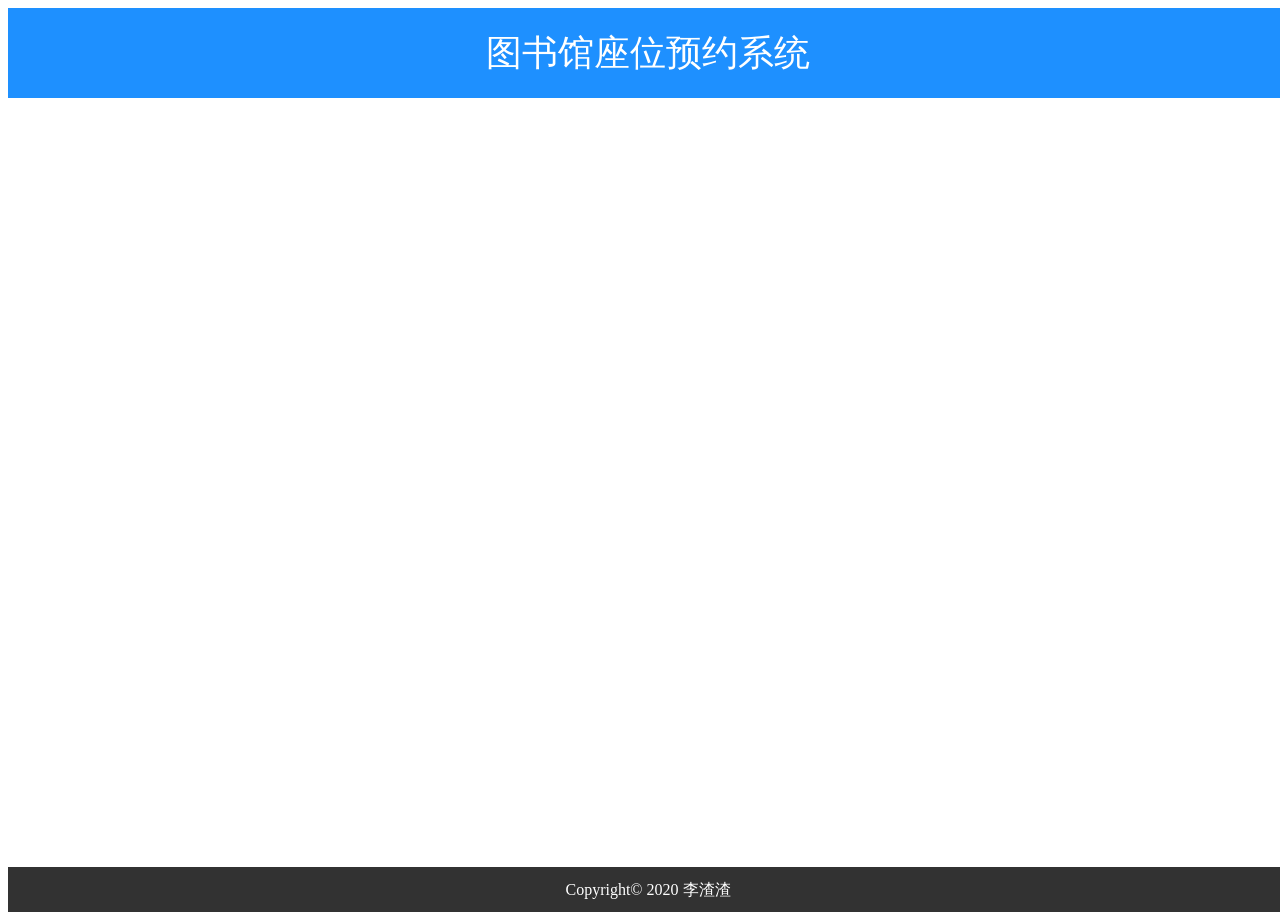
==== index.html @ b92afd83 "Update index.html" ====
<!DOCTYPE html>
<html lang="zh-CN">
<head>
    <meta charset="UTF-8">
    <title>图书馆预约系统</title>
    <link rel="stylesheet" type="text/css" href="index.css">
</head>
<body>
<div>
    <div class="top">
        图书馆座位预约系统
    </div>
    <div class="center">
        <iframe id="frame" name="frame" src="https://210.44.64.139/seat/">

        </iframe>
    </div>
    <div class="foot">
        Copyright© 2020 李渣渣
    </div>
</div>
</body>
</html>
---- index.css ----
.top{
    width: 100vw;
    height: 10vh;
    margin-left: auto;
    margin-right: auto;
    font-size: 36px;
    line-height: 10vh;
    text-align: center;
    background-color: dodgerblue;
    color: white;
}
.center{
    width: 95vw;
    margin-left: auto;
    margin-right: auto;
    text-align: center;
}
.center iframe{
    border: 0;
    width: 95vw;
    height: 85vh;
}
.foot{
    width: 100vw;
    height: 5vh;
    color: #ffffff;
    line-height: 5vh;
    background-color: #323232;
    text-align: center;
}
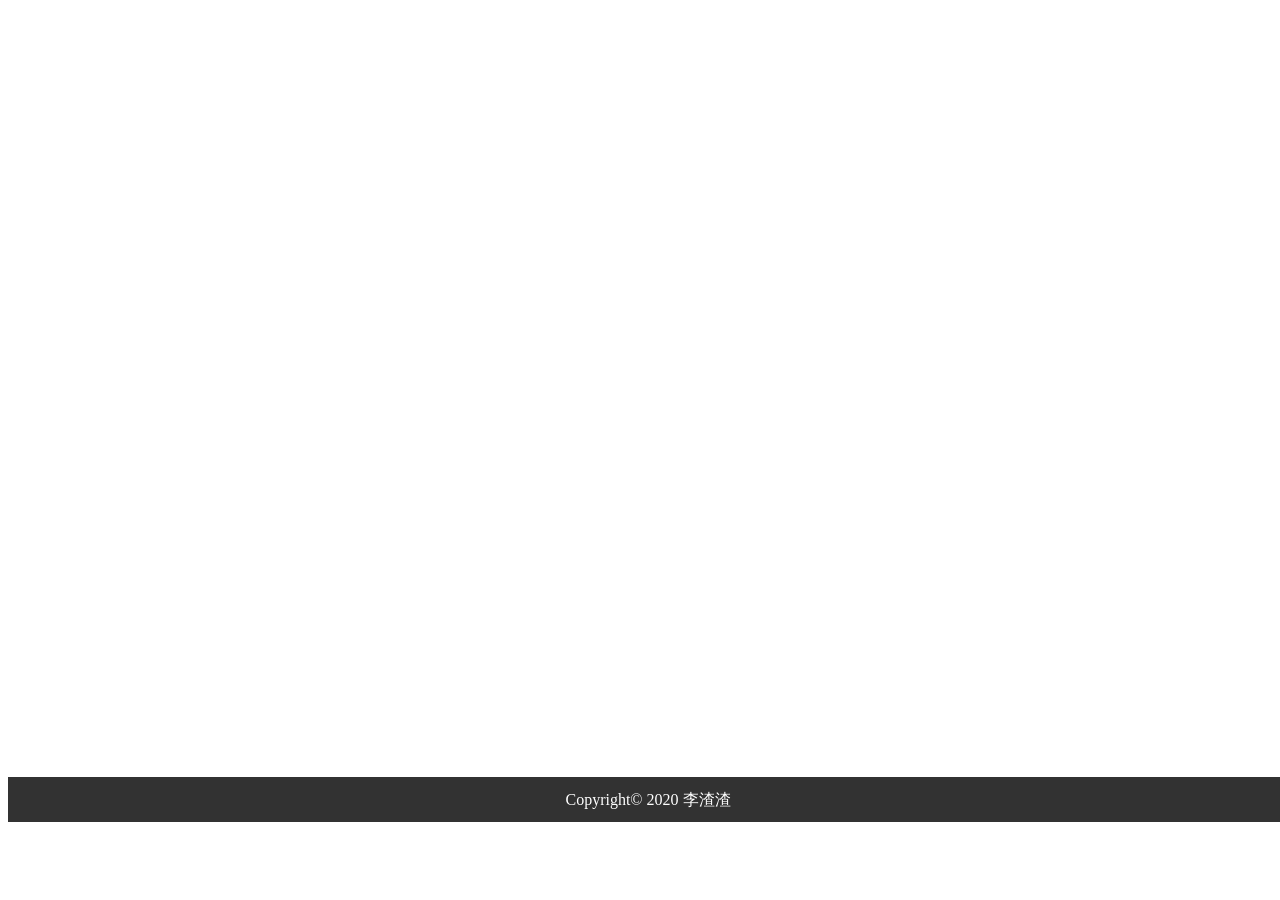
==== commit 26dba416: "Update index.html" ====
--- a/index.html
+++ b/index.html
@@ -7,11 +7,8 @@
 </head>
 <body>
 <div>
-    <div class="top">
-        图书馆座位预约系统
-    </div>
     <div class="center">
-        <iframe id="frame" name="frame" src="https://210.44.64.139/seat/">
+        <iframe id="frame" name="frame" src="http://210.44.64.139/seat">
 
         </iframe>
     </div>
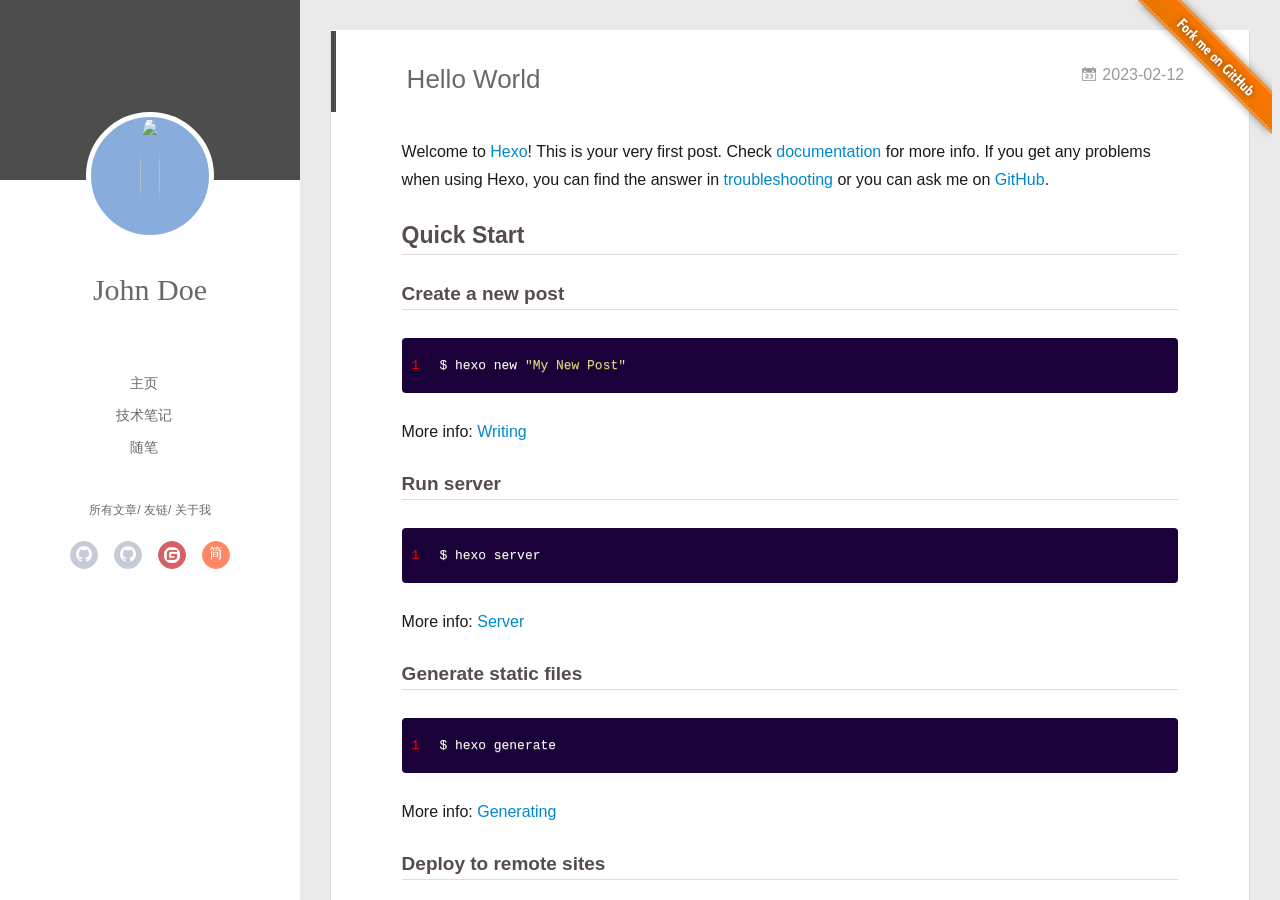
==== commit 64ed434e: "Site updated: 2023-02-13 00:16:01" ====
--- a/index.html
+++ b/index.html
@@ -1,20 +1,632 @@
-<!DOCTYPE html>
-<html lang="zh-CN">
-<head>
-    <meta charset="UTF-8">
-    <title>图书馆预约系统</title>
-    <link rel="stylesheet" type="text/css" href="index.css">
-</head>
-<body>
-<div>
-    <div class="center">
-        <iframe id="frame" name="frame" src="http://210.44.64.139/seat">
-
-        </iframe>
-    </div>
-    <div class="foot">
-        Copyright© 2020 李渣渣
-    </div>
-</div>
-</body>
-</html>
+<!DOCTYPE html>
+<html>
+<head>
+  <meta charset="utf-8">
+  
+  <meta name="renderer" content="webkit">
+  <meta http-equiv="X-UA-Compatible" content="IE=edge" >
+  <link rel="dns-prefetch" href="http://example.com">
+  <title>Hexo</title>
+  <meta name="generator" content="hexo-theme-yilia-plus">
+  <meta name="viewport" content="width=device-width, initial-scale=1, maximum-scale=1">
+  
+    
+    <!-- <meta name="keywords" content="">
+    <meta name="description" content=""> -->
+  
+  <meta property="og:type" content="website">
+<meta property="og:title" content="Hexo">
+<meta property="og:url" content="http://example.com/index.html">
+<meta property="og:site_name" content="Hexo">
+<meta property="og:locale" content="en_US">
+<meta property="article:author" content="John Doe">
+<meta name="twitter:card" content="summary">
+  
+    <link rel="alternative" href="/atom.xml" title="Hexo" type="application/atom+xml">
+  
+  
+    <link rel="icon" href="/favicon.ico">
+  
+  
+    <link rel="apple-touch-icon" href="/apple-touch-icon-180x180.png">
+  
+  <link rel="stylesheet" type="text/css" href="/./main.a5fda8.css">
+  <style type="text/css">
+    
+    #container.show {
+      background: linear-gradient(200deg,#a0cfe4,#e8c37e);
+    }
+  </style>
+  
+
+  
+
+  
+    
+ 	  <script src="/lib/clickLove.js"></script>
+  
+  
+
+
+  
+
+</head>
+
+<body>
+  <div id="container" q-class="show:isCtnShow">
+    <canvas id="anm-canvas" class="anm-canvas"></canvas>
+    <div class="left-col" q-class="show:isShow">
+      
+
+
+<div class="overlay" style="background: #4d4d4d;"></div>
+<div class="intrude-less">
+	<header id="header" class="inner">
+		<a href="/" class="profilepic">
+			<img src="/img/head.jpg" class="js-avatar">
+		</a>
+		<hgroup>
+			<h1 class="header-author"><a href="/">John Doe</a></h1>
+		</hgroup>
+		
+
+		<nav class="header-menu">
+			<ul>
+			
+				<li><a href="/" target="_blank">主页</a></li>
+			
+				<li><a href="https://zhousiwei.gitee.io/ibooks/" target="_blank">技术笔记</a></li>
+			
+				<li><a href="/tags/%E9%9A%8F%E7%AC%94/" target="_blank">随笔</a></li>
+			
+			</ul>
+		</nav>
+		<nav class="header-smart-menu">
+			
+				
+					<a q-on="click: openSlider(e, 'innerArchive')" href="javascript:void(0)">所有文章</a>
+				
+			
+				
+					<a q-on="click: openSlider(e, 'friends')" href="javascript:void(0)">友链</a>
+				
+			
+				
+					<a q-on="click: openSlider(e, 'aboutme')" href="javascript:void(0)">关于我</a>
+				
+			
+		</nav>
+		<nav class="header-nav">
+			<div class="social">
+				
+					
+						<a class="github" href="#" 
+												title="GitHub" target="_blank"><i class="icon-github"></i></a>
+					
+				
+					
+						<a class="github" href="#" 
+												title="GitHub" target="_blank"><i class="icon-github"></i></a>
+					
+				
+					
+						<a class="gitee" href="#" 
+												title="gitee" target="_blank"><i class="icon-gitee"></i></a>
+					
+				
+					
+						<a class="jianshu" href="#" 
+												title="jianshu" target="_blank"><i class="icon-jianshu"></i></a>
+					
+				
+			</div>
+		
+		</nav>
+	</header>		
+</div>
+
+    </div>
+    <div class="mid-col" q-class="show:isShow,hide:isShow|isFalse">
+      
+      
+      <a class="forkMe" style="position:absolute;z-index:999;top:0;right:0.5em;" 
+        href="https://github.com/JoeyBling/hexo-theme-yilia-plus" target="_blank">
+        <img src="/img/forkme.png"
+          class="attachment-full size-full" alt="Fork me on GitHub" data-recalc-dims="1"></a>
+      
+      
+<nav id="mobile-nav">
+  	<div class="overlay js-overlay" style="background: #4d4d4d"></div>
+	<div class="btnctn js-mobile-btnctn">
+  		<div class="slider-trigger list" q-on="click: openSlider(e)"><i class="icon icon-sort"></i></div>
+	</div>
+	<div class="intrude-less">
+		<header id="header" class="inner">
+			<div class="profilepic">
+				<a href="/">
+					<img src="/img/head.jpg" class="js-avatar">
+				</a>
+			</div>
+			<hgroup>
+			  <h1 class="header-author js-header-author">John Doe</h1>
+			</hgroup>
+			
+			
+			
+				
+			
+				
+			
+				
+			
+			
+			
+			<nav class="header-nav">
+				<div class="social">
+					
+						
+						<a class="github" target="_blank" 
+							href="#" title="GitHub"><i class="icon-github"></i></a>
+						
+					
+						
+						<a class="github" target="_blank" 
+							href="#" title="GitHub"><i class="icon-github"></i></a>
+						
+					
+						
+						<a class="gitee" target="_blank" 
+							href="#" title="gitee"><i class="icon-gitee"></i></a>
+						
+					
+						
+						<a class="jianshu" target="_blank" 
+							href="#" title="jianshu"><i class="icon-jianshu"></i></a>
+						
+					
+				</div>
+			</nav>
+
+			<nav class="header-menu js-header-menu">
+				<ul style="width: 70%">
+				
+				
+					<li style="width: 33.333333333333336%"><a href="/">主页</a></li>
+		        
+					<li style="width: 33.333333333333336%"><a target="_blank" rel="noopener" href="https://zhousiwei.gitee.io/ibooks/">技术笔记</a></li>
+		        
+					<li style="width: 33.333333333333336%"><a href="/tags/%E9%9A%8F%E7%AC%94/">随笔</a></li>
+		        
+				</ul>
+			</nav>
+		</header>				
+	</div>
+	<div class="mobile-mask" style="display:none" q-show="isShow"></div>
+</nav>
+
+      <div id="wrapper" class="body-wrap">
+        <div class="menu-l">
+          <div class="canvas-wrap">
+            <canvas data-colors="#eaeaea" data-sectionHeight="100" data-contentId="js-content" id="myCanvas1"
+              class="anm-canvas"></canvas>
+          </div>
+          <div id="js-content" class="content-ll">
+            
+
+  
+    <article id="post-hello-world" class="article article-type-post  article-index" itemscope itemprop="blogPost">
+  <div class="article-inner">
+    
+      <header class="article-header">
+  
+  
+    <h1 itemprop="name">
+	
+	  <a class="article-title" href="/2023/02/12/hello-world/" target="_blank">Hello World</a>
+  
+    </h1>
+  
+
+
+  
+  
+<a href="/2023/02/12/hello-world/" class="archive-article-date">
+        <time datetime="2023-02-12T15:55:00.319Z" itemprop="datePublished"><i class="icon-calendar icon"></i>2023-02-12</time>
+</a>
+
+  
+  
+    
+
+  
+  </header>
+  
+  <div class="article-entry" itemprop="articleBody">
+    
+    <p>Welcome to <a target="_blank" rel="noopener" href="https://hexo.io/">Hexo</a>! This is your very first post. Check <a target="_blank" rel="noopener" href="https://hexo.io/docs/">documentation</a> for more info. If you get any problems when using Hexo, you can find the answer in <a target="_blank" rel="noopener" href="https://hexo.io/docs/troubleshooting.html">troubleshooting</a> or you can ask me on <a target="_blank" rel="noopener" href="https://github.com/hexojs/hexo/issues">GitHub</a>.</p>
+<h2 id="Quick-Start"><a href="#Quick-Start" class="headerlink" title="Quick Start"></a>Quick Start</h2><h3 id="Create-a-new-post"><a href="#Create-a-new-post" class="headerlink" title="Create a new post"></a>Create a new post</h3><figure class="highlight bash"><table><tr><td class="gutter"><pre><span class="line">1</span><br></pre></td><td class="code"><pre><span class="line">$ hexo new <span class="string">&quot;My New Post&quot;</span></span><br></pre></td></tr></table></figure>
+
+<p>More info: <a target="_blank" rel="noopener" href="https://hexo.io/docs/writing.html">Writing</a></p>
+<h3 id="Run-server"><a href="#Run-server" class="headerlink" title="Run server"></a>Run server</h3><figure class="highlight bash"><table><tr><td class="gutter"><pre><span class="line">1</span><br></pre></td><td class="code"><pre><span class="line">$ hexo server</span><br></pre></td></tr></table></figure>
+
+<p>More info: <a target="_blank" rel="noopener" href="https://hexo.io/docs/server.html">Server</a></p>
+<h3 id="Generate-static-files"><a href="#Generate-static-files" class="headerlink" title="Generate static files"></a>Generate static files</h3><figure class="highlight bash"><table><tr><td class="gutter"><pre><span class="line">1</span><br></pre></td><td class="code"><pre><span class="line">$ hexo generate</span><br></pre></td></tr></table></figure>
+
+<p>More info: <a target="_blank" rel="noopener" href="https://hexo.io/docs/generating.html">Generating</a></p>
+<h3 id="Deploy-to-remote-sites"><a href="#Deploy-to-remote-sites" class="headerlink" title="Deploy to remote sites"></a>Deploy to remote sites</h3><figure class="highlight bash"><table><tr><td class="gutter"><pre><span class="line">1</span><br></pre></td><td class="code"><pre><span class="line">$ hexo deploy</span><br></pre></td></tr></table></figure>
+
+<p>More info: <a target="_blank" rel="noopener" href="https://hexo.io/docs/one-command-deployment.html">Deployment</a></p>
+
+    
+
+    
+
+    
+
+  </div>
+  <div class="article-info article-info-index">
+    
+    
+    
+
+    
+    <p class="article-more-link">
+      <a class="article-more-a" href="/2023/02/12/hello-world/">展开全文 >></a>
+    </p>
+    
+
+    
+    <div class="clearfix"></div>
+  </div>
+  </div>
+</article>
+
+<aside class="wrap-side-operation">
+    <div class="mod-side-operation">
+        
+        <div class="jump-container" id="js-jump-container" style="display:none;">
+            <a href="javascript:void(0)" class="mod-side-operation__jump-to-top">
+                <i class="icon-font icon-back"></i>
+            </a>
+            <div id="js-jump-plan-container" class="jump-plan-container" style="top: -11px;">
+                <i class="icon-font icon-plane jump-plane"></i>
+            </div>
+        </div>
+        
+        
+    </div>
+</aside>
+
+
+
+
+  
+  
+
+
+          </div>
+        </div>
+      </div>
+      <footer id="footer">
+  <div class="outer">
+    <div id="footer-info">
+    	<div class="footer-left">
+    		&copy; 2018-2023 <a href="http://example.com/" target="_blank">John Doe</a>
+    	</div>
+      	<div class="footer-right">
+			
+			
+      		GitHub:<a href="https://github.com/JoeyBling/hexo-theme-yilia-plus" target="_blank">hexo-theme-yilia-plus</a> by Litten
+      	</div>
+    </div>
+  </div>
+  
+  
+	<script src="/lib/busuanzi.pure.js"></script>
+	
+  
+  
+	
+	<span id="busuanzi_container_site_pv" style="display:none">
+		本站总访问量<span id="busuanzi_value_site_pv"></span>次	
+	        <span class="post-meta-divider" >|</span>
+	</span>
+  	<span id="busuanzi_container_site_uv" style='display:none'>
+  		本站访客数<span id="busuanzi_value_site_uv"></span>人
+  	</span>
+  
+</footer>
+
+    </div>
+    <script>
+	var yiliaConfig = {
+		mathjax: false,
+		isHome: true,
+		isPost: false,
+		isArchive: false,
+		isTag: false,
+		isCategory: false,
+		open_in_new: true,
+		toc_hide_index: true,
+		root: "/",
+		innerArchive: true,
+		showTags: true
+	}
+</script>
+
+<script>!function(r){function e(t){if(i[t])return i[t].exports;var n=i[t]={exports:{},id:t,loaded:!1};return r[t].call(n.exports,n,n.exports,e),n.loaded=!0,n.exports}var i={};e.m=r,e.c=i,e.p="./",e(0)}([function(t,n,r){r(208),t.exports=r(205)},function(t,n,r){var d=r(3),y=r(46),g=r(26),b=r(27),x=r(47),m="prototype",S=function(t,n,r){var e,i,o,u,c=t&S.F,f=t&S.G,a=t&S.S,s=t&S.P,l=t&S.B,h=f?d:a?d[n]||(d[n]={}):(d[n]||{})[m],v=f?y:y[n]||(y[n]={}),p=v[m]||(v[m]={});for(e in f&&(r=n),r)o=((i=!c&&h&&void 0!==h[e])?h:r)[e],u=l&&i?x(o,d):s&&"function"==typeof o?x(Function.call,o):o,h&&b(h,e,o,t&S.U),v[e]!=o&&g(v,e,u),s&&p[e]!=o&&(p[e]=o)};d.core=y,S.F=1,S.G=2,S.S=4,S.P=8,S.B=16,S.W=32,S.U=64,S.R=128,t.exports=S},function(t,n,r){var e=r(5);t.exports=function(t){if(!e(t))throw TypeError(t+" is not an object!");return t}},function(t,n){var r=t.exports="undefined"!=typeof window&&window.Math==Math?window:"undefined"!=typeof self&&self.Math==Math?self:Function("return this")();"number"==typeof __g&&(__g=r)},function(t,n){t.exports=function(t){try{return!!t()}catch(t){return!0}}},function(t,n){t.exports=function(t){return"object"==typeof t?null!==t:"function"==typeof t}},function(t,n){var r=t.exports="undefined"!=typeof window&&window.Math==Math?window:"undefined"!=typeof self&&self.Math==Math?self:Function("return this")();"number"==typeof __g&&(__g=r)},function(t,n,r){var e=r(118)("wks"),i=r(79),o=r(3).Symbol,u="function"==typeof o;(t.exports=function(t){return e[t]||(e[t]=u&&o[t]||(u?o:i)("Symbol."+t))}).store=e},function(t,n,r){var e=r(49),i=Math.min;t.exports=function(t){return 0<t?i(e(t),9007199254740991):0}},function(t,n){var r={}.hasOwnProperty;t.exports=function(t,n){return r.call(t,n)}},function(t,n,r){t.exports=!r(4)(function(){return 7!=Object.defineProperty({},"a",{get:function(){return 7}}).a})},function(t,n,r){var e=r(2),i=r(174),o=r(53),u=Object.defineProperty;n.f=r(10)?Object.defineProperty:function(t,n,r){if(e(t),n=o(n,!0),e(r),i)try{return u(t,n,r)}catch(t){}if("get"in r||"set"in r)throw TypeError("Accessors not supported!");return"value"in r&&(t[n]=r.value),t}},function(t,n,r){t.exports=!r(20)(function(){return 7!=Object.defineProperty({},"a",{get:function(){return 7}}).a})},function(t,n,r){var e=r(14),i=r(24);t.exports=r(12)?function(t,n,r){return e.f(t,n,i(1,r))}:function(t,n,r){return t[n]=r,t}},function(t,n,r){var e=r(22),i=r(60),o=r(42),u=Object.defineProperty;n.f=r(12)?Object.defineProperty:function(t,n,r){if(e(t),n=o(n,!0),e(r),i)try{return u(t,n,r)}catch(t){}if("get"in r||"set"in r)throw TypeError("Accessors not supported!");return"value"in r&&(t[n]=r.value),t}},function(t,n,r){var e=r(96),i=r(34);t.exports=function(t){return e(i(t))}},function(t,n,r){var e=r(40)("wks"),i=r(25),o=r(6).Symbol,u="function"==typeof o;(t.exports=function(t){return e[t]||(e[t]=u&&o[t]||(u?o:i)("Symbol."+t))}).store=e},function(t,n,r){var e=r(51);t.exports=function(t){return Object(e(t))}},function(t,n){t.exports=function(t){return"object"==typeof t?null!==t:"function"==typeof t}},function(t,n){var r=t.exports={version:"2.6.9"};"number"==typeof __e&&(__e=r)},function(t,n){t.exports=function(t){try{return!!t()}catch(t){return!0}}},function(t,n){t.exports=function(t){if("function"!=typeof t)throw TypeError(t+" is not a function!");return t}},function(t,n,r){var e=r(18);t.exports=function(t){if(!e(t))throw TypeError(t+" is not an object!");return t}},function(t,n){t.exports=!0},function(t,n){t.exports=function(t,n){return{enumerable:!(1&t),configurable:!(2&t),writable:!(4&t),value:n}}},function(t,n){var r=0,e=Math.random();t.exports=function(t){return"Symbol(".concat(void 0===t?"":t,")_",(++r+e).toString(36))}},function(t,n,r){var e=r(11),i=r(75);t.exports=r(10)?function(t,n,r){return e.f(t,n,i(1,r))}:function(t,n,r){return t[n]=r,t}},function(t,n,r){var o=r(3),u=r(26),c=r(30),f=r(79)("src"),e=r(219),i="toString",a=(""+e).split(i);r(46).inspectSource=function(t){return e.call(t)},(t.exports=function(t,n,r,e){var i="function"==typeof r;i&&(c(r,"name")||u(r,"name",n)),t[n]!==r&&(i&&(c(r,f)||u(r,f,t[n]?""+t[n]:a.join(String(n)))),t===o?t[n]=r:e?t[n]?t[n]=r:u(t,n,r):(delete t[n],u(t,n,r)))})(Function.prototype,i,function(){return"function"==typeof this&&this[f]||e.call(this)})},function(t,n,r){var e=r(1),i=r(4),u=r(51),c=/"/g,o=function(t,n,r,e){var i=String(u(t)),o="<"+n;return""!==r&&(o+=" "+r+'="'+String(e).replace(c,"&quot;")+'"'),o+">"+i+"</"+n+">"};t.exports=function(n,t){var r={};r[n]=t(o),e(e.P+e.F*i(function(){var t=""[n]('"');return t!==t.toLowerCase()||3<t.split('"').length}),"String",r)}},function(t,n,r){var e=r(65),i=r(35);t.exports=Object.keys||function(t){return e(t,i)}},function(t,n){var r={}.hasOwnProperty;t.exports=function(t,n){return r.call(t,n)}},function(t,n,r){var e=r(117),i=r(75),o=r(33),u=r(53),c=r(30),f=r(174),a=Object.getOwnPropertyDescriptor;n.f=r(10)?a:function(t,n){if(t=o(t),n=u(n,!0),f)try{return a(t,n)}catch(t){}if(c(t,n))return i(!e.f.call(t,n),t[n])}},function(t,n,r){var e=r(30),i=r(17),o=r(154)("IE_PROTO"),u=Object.prototype;t.exports=Object.getPrototypeOf||function(t){return t=i(t),e(t,o)?t[o]:"function"==typeof t.constructor&&t instanceof t.constructor?t.constructor.prototype:t instanceof Object?u:null}},function(t,n,r){var e=r(116),i=r(51);t.exports=function(t){return e(i(t))}},function(t,n){t.exports=function(t){if(null==t)throw TypeError("Can't call method on  "+t);return t}},function(t,n){t.exports="constructor,hasOwnProperty,isPrototypeOf,propertyIsEnumerable,toLocaleString,toString,valueOf".split(",")},function(t,n){t.exports={}},function(t,n){n.f={}.propertyIsEnumerable},function(t,n,r){var e=r(14).f,i=r(9),o=r(16)("toStringTag");t.exports=function(t,n,r){t&&!i(t=r?t:t.prototype,o)&&e(t,o,{configurable:!0,value:n})}},function(t,n,r){var e=r(40)("keys"),i=r(25);t.exports=function(t){return e[t]||(e[t]=i(t))}},function(t,n,r){var e=r(19),i=r(6),o="__core-js_shared__",u=i[o]||(i[o]={});(t.exports=function(t,n){return u[t]||(u[t]=void 0!==n?n:{})})("versions",[]).push({version:e.version,mode:r(23)?"pure":"global",copyright:"© 2019 Denis Pushkarev (zloirock.ru)"})},function(t,n){var r=Math.ceil,e=Math.floor;t.exports=function(t){return isNaN(t=+t)?0:(0<t?e:r)(t)}},function(t,n,r){var i=r(18);t.exports=function(t,n){if(!i(t))return t;var r,e;if(n&&"function"==typeof(r=t.toString)&&!i(e=r.call(t)))return e;if("function"==typeof(r=t.valueOf)&&!i(e=r.call(t)))return e;if(!n&&"function"==typeof(r=t.toString)&&!i(e=r.call(t)))return e;throw TypeError("Can't convert object to primitive value")}},function(t,n,r){var e=r(6),i=r(19),o=r(23),u=r(44),c=r(14).f;t.exports=function(t){var n=i.Symbol||(i.Symbol=o?{}:e.Symbol||{});"_"==t.charAt(0)||t in n||c(n,t,{value:u.f(t)})}},function(t,n,r){n.f=r(16)},function(t,n){var r={}.toString;t.exports=function(t){return r.call(t).slice(8,-1)}},function(t,n){var r=t.exports={version:"2.6.9"};"number"==typeof __e&&(__e=r)},function(t,n,r){var o=r(21);t.exports=function(e,i,t){if(o(e),void 0===i)return e;switch(t){case 1:return function(t){return e.call(i,t)};case 2:return function(t,n){return e.call(i,t,n)};case 3:return function(t,n,r){return e.call(i,t,n,r)}}return function(){return e.apply(i,arguments)}}},function(t,n,r){"use strict";var e=r(4);t.exports=function(t,n){return!!t&&e(function(){n?t.call(null,function(){},1):t.call(null)})}},function(t,n){var r=Math.ceil,e=Math.floor;t.exports=function(t){return isNaN(t=+t)?0:(0<t?e:r)(t)}},function(t,n,r){var x=r(47),m=r(116),S=r(17),w=r(8),e=r(138);t.exports=function(l,t){var h=1==l,v=2==l,p=3==l,d=4==l,y=6==l,g=5==l||y,b=t||e;return function(t,n,r){for(var e,i,o=S(t),u=m(o),c=x(n,r,3),f=w(u.length),a=0,s=h?b(t,f):v?b(t,0):void 0;a<f;a++)if((g||a in u)&&(i=c(e=u[a],a,o),l))if(h)s[a]=i;else if(i)switch(l){case 3:return!0;case 5:return e;case 6:return a;case 2:s.push(e)}else if(d)return!1;return y?-1:p||d?d:s}}},function(t,n){t.exports=function(t){if(null==t)throw TypeError("Can't call method on  "+t);return t}},function(t,n,r){var i=r(1),o=r(46),u=r(4);t.exports=function(t,n){var r=(o.Object||{})[t]||Object[t],e={};e[t]=n(r),i(i.S+i.F*u(function(){r(1)}),"Object",e)}},function(t,n,r){var i=r(5);t.exports=function(t,n){if(!i(t))return t;var r,e;if(n&&"function"==typeof(r=t.toString)&&!i(e=r.call(t)))return e;if("function"==typeof(r=t.valueOf)&&!i(e=r.call(t)))return e;if(!n&&"function"==typeof(r=t.toString)&&!i(e=r.call(t)))return e;throw TypeError("Can't convert object to primitive value")}},function(t,n,r){var d=r(6),y=r(19),g=r(93),b=r(13),x=r(9),m="prototype",S=function(t,n,r){var e,i,o,u=t&S.F,c=t&S.G,f=t&S.S,a=t&S.P,s=t&S.B,l=t&S.W,h=c?y:y[n]||(y[n]={}),v=h[m],p=c?d:f?d[n]:(d[n]||{})[m];for(e in c&&(r=n),r)(i=!u&&p&&void 0!==p[e])&&x(h,e)||(o=i?p[e]:r[e],h[e]=c&&"function"!=typeof p[e]?r[e]:s&&i?g(o,d):l&&p[e]==o?function(e){var t=function(t,n,r){if(this instanceof e){switch(arguments.length){case 0:return new e;case 1:return new e(t);case 2:return new e(t,n)}return new e(t,n,r)}return e.apply(this,arguments)};return t[m]=e[m],t}(o):a&&"function"==typeof o?g(Function.call,o):o,a&&((h.virtual||(h.virtual={}))[e]=o,t&S.R&&v&&!v[e]&&b(v,e,o)))};S.F=1,S.G=2,S.S=4,S.P=8,S.B=16,S.W=32,S.U=64,S.R=128,t.exports=S},function(t,n,r){var e=r(34);t.exports=function(t){return Object(e(t))}},function(t,n,r){var o=r(196),e=r(1),i=r(118)("metadata"),u=i.store||(i.store=new(r(200))),c=function(t,n,r){var e=u.get(t);if(!e){if(!r)return;u.set(t,e=new o)}var i=e.get(n);if(!i){if(!r)return;e.set(n,i=new o)}return i};t.exports={store:u,map:c,has:function(t,n,r){var e=c(n,r,!1);return void 0!==e&&e.has(t)},get:function(t,n,r){var e=c(n,r,!1);return void 0===e?void 0:e.get(t)},set:function(t,n,r,e){c(r,e,!0).set(t,n)},keys:function(t,n){var r=c(t,n,!1),e=[];return r&&r.forEach(function(t,n){e.push(n)}),e},key:function(t){return void 0===t||"symbol"==typeof t?t:String(t)},exp:function(t){e(e.S,"Reflect",t)}}},function(t,n,r){"use strict";if(r(10)){var g=r(68),b=r(3),x=r(4),m=r(1),S=r(132),e=r(159),h=r(47),w=r(70),i=r(75),_=r(26),o=r(76),u=r(49),O=r(8),E=r(194),c=r(78),f=r(53),a=r(30),M=r(81),P=r(5),v=r(17),p=r(145),j=r(72),F=r(32),A=r(73).f,d=r(161),s=r(79),l=r(7),y=r(50),I=r(120),L=r(119),N=r(162),T=r(82),k=r(125),R=r(77),C=r(137),D=r(166),G=r(11),W=r(31),U=G.f,V=W.f,B=b.RangeError,q=b.TypeError,z=b.Uint8Array,K="ArrayBuffer",H="Shared"+K,J="BYTES_PER_ELEMENT",$="prototype",Y=Array[$],X=e.ArrayBuffer,Q=e.DataView,Z=y(0),tt=y(2),nt=y(3),rt=y(4),et=y(5),it=y(6),ot=I(!0),ut=I(!1),ct=N.values,ft=N.keys,at=N.entries,st=Y.lastIndexOf,lt=Y.reduce,ht=Y.reduceRight,vt=Y.join,pt=Y.sort,dt=Y.slice,yt=Y.toString,gt=Y.toLocaleString,bt=l("iterator"),xt=l("toStringTag"),mt=s("typed_constructor"),St=s("def_constructor"),wt=S.CONSTR,_t=S.TYPED,Ot=S.VIEW,Et="Wrong length!",Mt=y(1,function(t,n){return It(L(t,t[St]),n)}),Pt=x(function(){return 1===new z(new Uint16Array([1]).buffer)[0]}),jt=!!z&&!!z[$].set&&x(function(){new z(1).set({})}),Ft=function(t,n){var r=u(t);if(r<0||r%n)throw B("Wrong offset!");return r},At=function(t){if(P(t)&&_t in t)return t;throw q(t+" is not a typed array!")},It=function(t,n){if(!(P(t)&&mt in t))throw q("It is not a typed array constructor!");return new t(n)},Lt=function(t,n){return Nt(L(t,t[St]),n)},Nt=function(t,n){for(var r=0,e=n.length,i=It(t,e);r<e;)i[r]=n[r++];return i},Tt=function(t,n,r){U(t,n,{get:function(){return this._d[r]}})},kt=function(t){var n,r,e,i,o,u,c=v(t),f=arguments.length,a=1<f?arguments[1]:void 0,s=void 0!==a,l=d(c);if(null!=l&&!p(l)){for(u=l.call(c),e=[],n=0;!(o=u.next()).done;n++)e.push(o.value);c=e}for(s&&2<f&&(a=h(a,arguments[2],2)),n=0,r=O(c.length),i=It(this,r);n<r;n++)i[n]=s?a(c[n],n):c[n];return i},Rt=function(){for(var t=0,n=arguments.length,r=It(this,n);t<n;)r[t]=arguments[t++];return r},Ct=!!z&&x(function(){gt.call(new z(1))}),Dt=function(){return gt.apply(Ct?dt.call(At(this)):At(this),arguments)},Gt={copyWithin:function(t,n){return D.call(At(this),t,n,2<arguments.length?arguments[2]:void 0)},every:function(t){return rt(At(this),t,1<arguments.length?arguments[1]:void 0)},fill:function(t){return C.apply(At(this),arguments)},filter:function(t){return Lt(this,tt(At(this),t,1<arguments.length?arguments[1]:void 0))},find:function(t){return et(At(this),t,1<arguments.length?arguments[1]:void 0)},findIndex:function(t){return it(At(this),t,1<arguments.length?arguments[1]:void 0)},forEach:function(t){Z(At(this),t,1<arguments.length?arguments[1]:void 0)},indexOf:function(t){return ut(At(this),t,1<arguments.length?arguments[1]:void 0)},includes:function(t){return ot(At(this),t,1<arguments.length?arguments[1]:void 0)},join:function(t){return vt.apply(At(this),arguments)},lastIndexOf:function(t){return st.apply(At(this),arguments)},map:function(t){return Mt(At(this),t,1<arguments.length?arguments[1]:void 0)},reduce:function(t){return lt.apply(At(this),arguments)},reduceRight:function(t){return ht.apply(At(this),arguments)},reverse:function(){for(var t,n=this,r=At(n).length,e=Math.floor(r/2),i=0;i<e;)t=n[i],n[i++]=n[--r],n[r]=t;return n},some:function(t){return nt(At(this),t,1<arguments.length?arguments[1]:void 0)},sort:function(t){return pt.call(At(this),t)},subarray:function(t,n){var r=At(this),e=r.length,i=c(t,e);return new(L(r,r[St]))(r.buffer,r.byteOffset+i*r.BYTES_PER_ELEMENT,O((void 0===n?e:c(n,e))-i))}},Wt=function(t,n){return Lt(this,dt.call(At(this),t,n))},Ut=function(t){At(this);var n=Ft(arguments[1],1),r=this.length,e=v(t),i=O(e.length),o=0;if(r<i+n)throw B(Et);for(;o<i;)this[n+o]=e[o++]},Vt={entries:function(){return at.call(At(this))},keys:function(){return ft.call(At(this))},values:function(){return ct.call(At(this))}},Bt=function(t,n){return P(t)&&t[_t]&&"symbol"!=typeof n&&n in t&&String(+n)==String(n)},qt=function(t,n){return Bt(t,n=f(n,!0))?i(2,t[n]):V(t,n)},zt=function(t,n,r){return!(Bt(t,n=f(n,!0))&&P(r)&&a(r,"value"))||a(r,"get")||a(r,"set")||r.configurable||a(r,"writable")&&!r.writable||a(r,"enumerable")&&!r.enumerable?U(t,n,r):(t[n]=r.value,t)};wt||(W.f=qt,G.f=zt),m(m.S+m.F*!wt,"Object",{getOwnPropertyDescriptor:qt,defineProperty:zt}),x(function(){yt.call({})})&&(yt=gt=function(){return vt.call(this)});var Kt=o({},Gt);o(Kt,Vt),_(Kt,bt,Vt.values),o(Kt,{slice:Wt,set:Ut,constructor:function(){},toString:yt,toLocaleString:Dt}),Tt(Kt,"buffer","b"),Tt(Kt,"byteOffset","o"),Tt(Kt,"byteLength","l"),Tt(Kt,"length","e"),U(Kt,xt,{get:function(){return this[_t]}}),t.exports=function(t,l,n,o){var h=t+((o=!!o)?"Clamped":"")+"Array",r="get"+t,u="set"+t,v=b[h],c=v||{},e=v&&F(v),i=!v||!S.ABV,f={},a=v&&v[$],p=function(t,i){U(t,i,{get:function(){return t=i,(n=this._d).v[r](t*l+n.o,Pt);var t,n},set:function(t){return n=i,r=t,e=this._d,o&&(r=(r=Math.round(r))<0?0:255<r?255:255&r),void e.v[u](n*l+e.o,r,Pt);var n,r,e},enumerable:!0})};i?(v=n(function(t,n,r,e){w(t,v,h,"_d");var i,o,u,c,f=0,a=0;if(P(n)){if(!(n instanceof X||(c=M(n))==K||c==H))return _t in n?Nt(v,n):kt.call(v,n);i=n,a=Ft(r,l);var s=n.byteLength;if(void 0===e){if(s%l)throw B(Et);if((o=s-a)<0)throw B(Et)}else if(s<(o=O(e)*l)+a)throw B(Et);u=o/l}else u=E(n),i=new X(o=u*l);for(_(t,"_d",{b:i,o:a,l:o,e:u,v:new Q(i)});f<u;)p(t,f++)}),a=v[$]=j(Kt),_(a,"constructor",v)):x(function(){v(1)})&&x(function(){new v(-1)})&&k(function(t){new v,new v(null),new v(1.5),new v(t)},!0)||(v=n(function(t,n,r,e){var i;return w(t,v,h),P(n)?n instanceof X||(i=M(n))==K||i==H?void 0!==e?new c(n,Ft(r,l),e):void 0!==r?new c(n,Ft(r,l)):new c(n):_t in n?Nt(v,n):kt.call(v,n):new c(E(n))}),Z(e!==Function.prototype?A(c).concat(A(e)):A(c),function(t){t in v||_(v,t,c[t])}),v[$]=a,g||(a.constructor=v));var s=a[bt],d=!!s&&("values"==s.name||null==s.name),y=Vt.values;_(v,mt,!0),_(a,_t,h),_(a,Ot,!0),_(a,St,v),(o?new v(1)[xt]==h:xt in a)||U(a,xt,{get:function(){return h}}),f[h]=v,m(m.G+m.W+m.F*(v!=c),f),m(m.S,h,{BYTES_PER_ELEMENT:l}),m(m.S+m.F*x(function(){c.of.call(v,1)}),h,{from:kt,of:Rt}),J in a||_(a,J,l),m(m.P,h,Gt),R(h),m(m.P+m.F*jt,h,{set:Ut}),m(m.P+m.F*!d,h,Vt),g||a.toString==yt||(a.toString=yt),m(m.P+m.F*x(function(){new v(1).slice()}),h,{slice:Wt}),m(m.P+m.F*(x(function(){return[1,2].toLocaleString()!=new v([1,2]).toLocaleString()})||!x(function(){a.toLocaleString.call([1,2])})),h,{toLocaleString:Dt}),T[h]=d?s:y,g||d||_(a,bt,y)}}else t.exports=function(){}},function(t,n){var r={}.toString;t.exports=function(t){return r.call(t).slice(8,-1)}},function(t,n,r){var e=r(18),i=r(6).document,o=e(i)&&e(i.createElement);t.exports=function(t){return o?i.createElement(t):{}}},function(t,n,r){t.exports=!r(12)&&!r(20)(function(){return 7!=Object.defineProperty(r(59)("div"),"a",{get:function(){return 7}}).a})},function(t,n,r){"use strict";var x=r(23),m=r(54),S=r(66),w=r(13),_=r(36),O=r(98),E=r(38),M=r(104),P=r(16)("iterator"),j=!([].keys&&"next"in[].keys()),F="values",A=function(){return this};t.exports=function(t,n,r,e,i,o,u){O(r,n,e);var c,f,a,s=function(t){if(!j&&t in p)return p[t];switch(t){case"keys":case F:return function(){return new r(this,t)}}return function(){return new r(this,t)}},l=n+" Iterator",h=i==F,v=!1,p=t.prototype,d=p[P]||p["@@iterator"]||i&&p[i],y=d||s(i),g=i?h?s("entries"):y:void 0,b="Array"==n&&p.entries||d;if(b&&((a=M(b.call(new t)))!==Object.prototype&&a.next&&(E(a,l,!0),x||"function"==typeof a[P]||w(a,P,A))),h&&d&&d.name!==F&&(v=!0,y=function(){return d.call(this)}),x&&!u||!j&&!v&&p[P]||w(p,P,y),_[n]=y,_[l]=A,i)if(c={values:h?y:s(F),keys:o?y:s("keys"),entries:g},u)for(f in c)f in p||S(p,f,c[f]);else m(m.P+m.F*(j||v),n,c);return c}},function(t,n,e){var i=e(22),o=e(101),u=e(35),c=e(39)("IE_PROTO"),f=function(){},a="prototype",s=function(){var t,n=e(59)("iframe"),r=u.length;for(n.style.display="none",e(95).appendChild(n),n.src="javascript:",(t=n.contentWindow.document).open(),t.write("<script>document.F=Object<\/script>"),t.close(),s=t.F;r--;)delete s[a][u[r]];return s()};t.exports=Object.create||function(t,n){var r;return null!==t?(f[a]=i(t),r=new f,f[a]=null,r[c]=t):r=s(),void 0===n?r:o(r,n)}},function(t,n,r){var e=r(65),i=r(35).concat("length","prototype");n.f=Object.getOwnPropertyNames||function(t){return e(t,i)}},function(t,n){n.f=Object.getOwnPropertySymbols},function(t,n,r){var u=r(9),c=r(15),f=r(92)(!1),a=r(39)("IE_PROTO");t.exports=function(t,n){var r,e=c(t),i=0,o=[];for(r in e)r!=a&&u(e,r)&&o.push(r);for(;n.length>i;)u(e,r=n[i++])&&(~f(o,r)||o.push(r));return o}},function(t,n,r){t.exports=r(13)},function(t,n,r){var e=r(7)("unscopables"),i=Array.prototype;null==i[e]&&r(26)(i,e,{}),t.exports=function(t){i[e][t]=!0}},function(t,n){t.exports=!1},function(t,n,r){var e=r(79)("meta"),i=r(5),o=r(30),u=r(11).f,c=0,f=Object.isExtensible||function(){return!0},a=!r(4)(function(){return f(Object.preventExtensions({}))}),s=function(t){u(t,e,{value:{i:"O"+ ++c,w:{}}})},l=t.exports={KEY:e,NEED:!1,fastKey:function(t,n){if(!i(t))return"symbol"==typeof t?t:("string"==typeof t?"S":"P")+t;if(!o(t,e)){if(!f(t))return"F";if(!n)return"E";s(t)}return t[e].i},getWeak:function(t,n){if(!o(t,e)){if(!f(t))return!0;if(!n)return!1;s(t)}return t[e].w},onFreeze:function(t){return a&&l.NEED&&f(t)&&!o(t,e)&&s(t),t}}},function(t,n){t.exports=function(t,n,r,e){if(!(t instanceof n)||void 0!==e&&e in t)throw TypeError(r+": incorrect invocation!");return t}},function(t,n,r){var h=r(47),v=r(177),p=r(145),d=r(2),y=r(8),g=r(161),b={},x={};(n=t.exports=function(t,n,r,e,i){var o,u,c,f,a=i?function(){return t}:g(t),s=h(r,e,n?2:1),l=0;if("function"!=typeof a)throw TypeError(t+" is not iterable!");if(p(a)){for(o=y(t.length);l<o;l++)if((f=n?s(d(u=t[l])[0],u[1]):s(t[l]))===b||f===x)return f}else for(c=a.call(t);!(u=c.next()).done;)if((f=v(c,s,u.value,n))===b||f===x)return f}).BREAK=b,n.RETURN=x},function(t,n,e){var i=e(2),o=e(183),u=e(141),c=e(154)("IE_PROTO"),f=function(){},a="prototype",s=function(){var t,n=e(140)("iframe"),r=u.length;for(n.style.display="none",e(143).appendChild(n),n.src="javascript:",(t=n.contentWindow.document).open(),t.write("<script>document.F=Object<\/script>"),t.close(),s=t.F;r--;)delete s[a][u[r]];return s()};t.exports=Object.create||function(t,n){var r;return null!==t?(f[a]=i(t),r=new f,f[a]=null,r[c]=t):r=s(),void 0===n?r:o(r,n)}},function(t,n,r){var e=r(185),i=r(141).concat("length","prototype");n.f=Object.getOwnPropertyNames||function(t){return e(t,i)}},function(t,n,r){var e=r(185),i=r(141);t.exports=Object.keys||function(t){return e(t,i)}},function(t,n){t.exports=function(t,n){return{enumerable:!(1&t),configurable:!(2&t),writable:!(4&t),value:n}}},function(t,n,r){var i=r(27);t.exports=function(t,n,r){for(var e in n)i(t,e,n[e],r);return t}},function(t,n,r){"use strict";var e=r(3),i=r(11),o=r(10),u=r(7)("species");t.exports=function(t){var n=e[t];o&&n&&!n[u]&&i.f(n,u,{configurable:!0,get:function(){return this}})}},function(t,n,r){var e=r(49),i=Math.max,o=Math.min;t.exports=function(t,n){return(t=e(t))<0?i(t+n,0):o(t,n)}},function(t,n){var r=0,e=Math.random();t.exports=function(t){return"Symbol(".concat(void 0===t?"":t,")_",(++r+e).toString(36))}},function(t,n,r){var e=r(5);t.exports=function(t,n){if(!e(t)||t._t!==n)throw TypeError("Incompatible receiver, "+n+" required!");return t}},function(t,n,r){var i=r(45),o=r(7)("toStringTag"),u="Arguments"==i(function(){return arguments}());t.exports=function(t){var n,r,e;return void 0===t?"Undefined":null===t?"Null":"string"==typeof(r=function(t,n){try{return t[n]}catch(t){}}(n=Object(t),o))?r:u?i(n):"Object"==(e=i(n))&&"function"==typeof n.callee?"Arguments":e}},function(t,n){t.exports={}},function(t,n,r){var e=r(11).f,i=r(30),o=r(7)("toStringTag");t.exports=function(t,n,r){t&&!i(t=r?t:t.prototype,o)&&e(t,o,{configurable:!0,value:n})}},function(t,n,r){var u=r(1),e=r(51),c=r(4),f=r(157),i="["+f+"]",o=RegExp("^"+i+i+"*"),a=RegExp(i+i+"*$"),s=function(t,n,r){var e={},i=c(function(){return!!f[t]()||"​+"!="​+"[t]()}),o=e[t]=i?n(l):f[t];r&&(e[r]=o),u(u.P+u.F*i,"String",e)},l=s.trim=function(t,n){return t=String(e(t)),1&n&&(t=t.replace(o,"")),2&n&&(t=t.replace(a,"")),t};t.exports=s},function(t,n,r){t.exports={default:r(88),__esModule:!0}},function(t,n,r){t.exports={default:r(89),__esModule:!0}},function(t,n,r){"use strict";function e(t){return t&&t.__esModule?t:{default:t}}n.__esModule=!0;var i=e(r(86)),o=e(r(85)),u="function"==typeof o.default&&"symbol"==typeof i.default?function(t){return typeof t}:function(t){return t&&"function"==typeof o.default&&t.constructor===o.default&&t!==o.default.prototype?"symbol":typeof t};n.default="function"==typeof o.default&&"symbol"===u(i.default)?function(t){return void 0===t?"undefined":u(t)}:function(t){return t&&"function"==typeof o.default&&t.constructor===o.default&&t!==o.default.prototype?"symbol":void 0===t?"undefined":u(t)}},function(t,n,r){r(111),r(109),r(112),r(113),t.exports=r(19).Symbol},function(t,n,r){r(110),r(114),t.exports=r(44).f("iterator")},function(t,n){t.exports=function(t){if("function"!=typeof t)throw TypeError(t+" is not a function!");return t}},function(t,n){t.exports=function(){}},function(t,n,r){var f=r(15),a=r(107),s=r(106);t.exports=function(c){return function(t,n,r){var e,i=f(t),o=a(i.length),u=s(r,o);if(c&&n!=n){for(;u<o;)if((e=i[u++])!=e)return!0}else for(;u<o;u++)if((c||u in i)&&i[u]===n)return c||u||0;return!c&&-1}}},function(t,n,r){var o=r(90);t.exports=function(e,i,t){if(o(e),void 0===i)return e;switch(t){case 1:return function(t){return e.call(i,t)};case 2:return function(t,n){return e.call(i,t,n)};case 3:return function(t,n,r){return e.call(i,t,n,r)}}return function(){return e.apply(i,arguments)}}},function(t,n,r){var c=r(29),f=r(64),a=r(37);t.exports=function(t){var n=c(t),r=f.f;if(r)for(var e,i=r(t),o=a.f,u=0;i.length>u;)o.call(t,e=i[u++])&&n.push(e);return n}},function(t,n,r){var e=r(6).document;t.exports=e&&e.documentElement},function(t,n,r){var e=r(58);t.exports=Object("z").propertyIsEnumerable(0)?Object:function(t){return"String"==e(t)?t.split(""):Object(t)}},function(t,n,r){var e=r(58);t.exports=Array.isArray||function(t){return"Array"==e(t)}},function(t,n,r){"use strict";var e=r(62),i=r(24),o=r(38),u={};r(13)(u,r(16)("iterator"),function(){return this}),t.exports=function(t,n,r){t.prototype=e(u,{next:i(1,r)}),o(t,n+" Iterator")}},function(t,n){t.exports=function(t,n){return{value:n,done:!!t}}},function(t,n,r){var e=r(25)("meta"),i=r(18),o=r(9),u=r(14).f,c=0,f=Object.isExtensible||function(){return!0},a=!r(20)(function(){return f(Object.preventExtensions({}))}),s=function(t){u(t,e,{value:{i:"O"+ ++c,w:{}}})},l=t.exports={KEY:e,NEED:!1,fastKey:function(t,n){if(!i(t))return"symbol"==typeof t?t:("string"==typeof t?"S":"P")+t;if(!o(t,e)){if(!f(t))return"F";if(!n)return"E";s(t)}return t[e].i},getWeak:function(t,n){if(!o(t,e)){if(!f(t))return!0;if(!n)return!1;s(t)}return t[e].w},onFreeze:function(t){return a&&l.NEED&&f(t)&&!o(t,e)&&s(t),t}}},function(t,n,r){var u=r(14),c=r(22),f=r(29);t.exports=r(12)?Object.defineProperties:function(t,n){c(t);for(var r,e=f(n),i=e.length,o=0;o<i;)u.f(t,r=e[o++],n[r]);return t}},function(t,n,r){var e=r(37),i=r(24),o=r(15),u=r(42),c=r(9),f=r(60),a=Object.getOwnPropertyDescriptor;n.f=r(12)?a:function(t,n){if(t=o(t),n=u(n,!0),f)try{return a(t,n)}catch(t){}if(c(t,n))return i(!e.f.call(t,n),t[n])}},function(t,n,r){var e=r(15),i=r(63).f,o={}.toString,u="object"==typeof window&&window&&Object.getOwnPropertyNames?Object.getOwnPropertyNames(window):[];t.exports.f=function(t){return u&&"[object Window]"==o.call(t)?function(t){try{return i(t)}catch(t){return u.slice()}}(t):i(e(t))}},function(t,n,r){var e=r(9),i=r(55),o=r(39)("IE_PROTO"),u=Object.prototype;t.exports=Object.getPrototypeOf||function(t){return t=i(t),e(t,o)?t[o]:"function"==typeof t.constructor&&t instanceof t.constructor?t.constructor.prototype:t instanceof Object?u:null}},function(t,n,r){var f=r(41),a=r(34);t.exports=function(c){return function(t,n){var r,e,i=String(a(t)),o=f(n),u=i.length;return o<0||u<=o?c?"":void 0:(r=i.charCodeAt(o))<55296||56319<r||o+1===u||(e=i.charCodeAt(o+1))<56320||57343<e?c?i.charAt(o):r:c?i.slice(o,o+2):e-56320+(r-55296<<10)+65536}}},function(t,n,r){var e=r(41),i=Math.max,o=Math.min;t.exports=function(t,n){return(t=e(t))<0?i(t+n,0):o(t,n)}},function(t,n,r){var e=r(41),i=Math.min;t.exports=function(t){return 0<t?i(e(t),9007199254740991):0}},function(t,n,r){"use strict";var e=r(91),i=r(99),o=r(36),u=r(15);t.exports=r(61)(Array,"Array",function(t,n){this._t=u(t),this._i=0,this._k=n},function(){var t=this._t,n=this._k,r=this._i++;return!t||r>=t.length?(this._t=void 0,i(1)):i(0,"keys"==n?r:"values"==n?t[r]:[r,t[r]])},"values"),o.Arguments=o.Array,e("keys"),e("values"),e("entries")},function(t,n){},function(t,n,r){"use strict";var e=r(105)(!0);r(61)(String,"String",function(t){this._t=String(t),this._i=0},function(){var t,n=this._t,r=this._i;return r>=n.length?{value:void 0,done:!0}:(t=e(n,r),this._i+=t.length,{value:t,done:!1})})},function(t,n,r){"use strict";var e=r(6),u=r(9),i=r(12),o=r(54),c=r(66),f=r(100).KEY,a=r(20),s=r(40),l=r(38),h=r(25),v=r(16),p=r(44),d=r(43),y=r(94),g=r(97),b=r(22),x=r(18),m=r(55),S=r(15),w=r(42),_=r(24),O=r(62),E=r(103),M=r(102),P=r(64),j=r(14),F=r(29),A=M.f,I=j.f,L=E.f,N=e.Symbol,T=e.JSON,k=T&&T.stringify,R="prototype",C=v("_hidden"),D=v("toPrimitive"),G={}.propertyIsEnumerable,W=s("symbol-registry"),U=s("symbols"),V=s("op-symbols"),B=Object[R],q="function"==typeof N&&!!P.f,z=e.QObject,K=!z||!z[R]||!z[R].findChild,H=i&&a(function(){return 7!=O(I({},"a",{get:function(){return I(this,"a",{value:7}).a}})).a})?function(t,n,r){var e=A(B,n);e&&delete B[n],I(t,n,r),e&&t!==B&&I(B,n,e)}:I,J=function(t){var n=U[t]=O(N[R]);return n._k=t,n},$=q&&"symbol"==typeof N.iterator?function(t){return"symbol"==typeof t}:function(t){return t instanceof N},Y=function(t,n,r){return t===B&&Y(V,n,r),b(t),n=w(n,!0),b(r),u(U,n)?(r.enumerable?(u(t,C)&&t[C][n]&&(t[C][n]=!1),r=O(r,{enumerable:_(0,!1)})):(u(t,C)||I(t,C,_(1,{})),t[C][n]=!0),H(t,n,r)):I(t,n,r)},X=function(t,n){b(t);for(var r,e=y(n=S(n)),i=0,o=e.length;i<o;)Y(t,r=e[i++],n[r]);return t},Q=function(t){var n=G.call(this,t=w(t,!0));return!(this===B&&u(U,t)&&!u(V,t))&&(!(n||!u(this,t)||!u(U,t)||u(this,C)&&this[C][t])||n)},Z=function(t,n){if(t=S(t),n=w(n,!0),t!==B||!u(U,n)||u(V,n)){var r=A(t,n);return!r||!u(U,n)||u(t,C)&&t[C][n]||(r.enumerable=!0),r}},tt=function(t){for(var n,r=L(S(t)),e=[],i=0;r.length>i;)u(U,n=r[i++])||n==C||n==f||e.push(n);return e},nt=function(t){for(var n,r=t===B,e=L(r?V:S(t)),i=[],o=0;e.length>o;)!u(U,n=e[o++])||r&&!u(B,n)||i.push(U[n]);return i};q||(c((N=function(){if(this instanceof N)throw TypeError("Symbol is not a constructor!");var n=h(0<arguments.length?arguments[0]:void 0),r=function(t){this===B&&r.call(V,t),u(this,C)&&u(this[C],n)&&(this[C][n]=!1),H(this,n,_(1,t))};return i&&K&&H(B,n,{configurable:!0,set:r}),J(n)})[R],"toString",function(){return this._k}),M.f=Z,j.f=Y,r(63).f=E.f=tt,r(37).f=Q,P.f=nt,i&&!r(23)&&c(B,"propertyIsEnumerable",Q,!0),p.f=function(t){return J(v(t))}),o(o.G+o.W+o.F*!q,{Symbol:N});for(var rt="hasInstance,isConcatSpreadable,iterator,match,replace,search,species,split,toPrimitive,toStringTag,unscopables".split(","),et=0;rt.length>et;)v(rt[et++]);for(var it=F(v.store),ot=0;it.length>ot;)d(it[ot++]);o(o.S+o.F*!q,"Symbol",{for:function(t){return u(W,t+="")?W[t]:W[t]=N(t)},keyFor:function(t){if(!$(t))throw TypeError(t+" is not a symbol!");for(var n in W)if(W[n]===t)return n},useSetter:function(){K=!0},useSimple:function(){K=!1}}),o(o.S+o.F*!q,"Object",{create:function(t,n){return void 0===n?O(t):X(O(t),n)},defineProperty:Y,defineProperties:X,getOwnPropertyDescriptor:Z,getOwnPropertyNames:tt,getOwnPropertySymbols:nt});var ut=a(function(){P.f(1)});o(o.S+o.F*ut,"Object",{getOwnPropertySymbols:function(t){return P.f(m(t))}}),T&&o(o.S+o.F*(!q||a(function(){var t=N();return"[null]"!=k([t])||"{}"!=k({a:t})||"{}"!=k(Object(t))})),"JSON",{stringify:function(t){for(var n,r,e=[t],i=1;arguments.length>i;)e.push(arguments[i++]);if(r=n=e[1],(x(n)||void 0!==t)&&!$(t))return g(n)||(n=function(t,n){if("function"==typeof r&&(n=r.call(this,t,n)),!$(n))return n}),e[1]=n,k.apply(T,e)}}),N[R][D]||r(13)(N[R],D,N[R].valueOf),l(N,"Symbol"),l(Math,"Math",!0),l(e.JSON,"JSON",!0)},function(t,n,r){r(43)("asyncIterator")},function(t,n,r){r(43)("observable")},function(t,n,r){r(108);for(var e=r(6),i=r(13),o=r(36),u=r(16)("toStringTag"),c="CSSRuleList,CSSStyleDeclaration,CSSValueList,ClientRectList,DOMRectList,DOMStringList,DOMTokenList,DataTransferItemList,FileList,HTMLAllCollection,HTMLCollection,HTMLFormElement,HTMLSelectElement,MediaList,MimeTypeArray,NamedNodeMap,NodeList,PaintRequestList,Plugin,PluginArray,SVGLengthList,SVGNumberList,SVGPathSegList,SVGPointList,SVGStringList,SVGTransformList,SourceBufferList,StyleSheetList,TextTrackCueList,TextTrackList,TouchList".split(","),f=0;f<c.length;f++){var a=c[f],s=e[a],l=s&&s.prototype;l&&!l[u]&&i(l,u,a),o[a]=o.Array}},function(t,n,r){"use strict";var e=r(2);t.exports=function(){var t=e(this),n="";return t.global&&(n+="g"),t.ignoreCase&&(n+="i"),t.multiline&&(n+="m"),t.unicode&&(n+="u"),t.sticky&&(n+="y"),n}},function(t,n,r){var e=r(45);t.exports=Object("z").propertyIsEnumerable(0)?Object:function(t){return"String"==e(t)?t.split(""):Object(t)}},function(t,n){n.f={}.propertyIsEnumerable},function(t,n,r){var e=r(46),i=r(3),o="__core-js_shared__",u=i[o]||(i[o]={});(t.exports=function(t,n){return u[t]||(u[t]=void 0!==n?n:{})})("versions",[]).push({version:e.version,mode:r(68)?"pure":"global",copyright:"© 2019 Denis Pushkarev (zloirock.ru)"})},function(t,n,r){var i=r(2),o=r(21),u=r(7)("species");t.exports=function(t,n){var r,e=i(t).constructor;return void 0===e||null==(r=i(e)[u])?n:o(r)}},function(t,n,r){var f=r(33),a=r(8),s=r(78);t.exports=function(c){return function(t,n,r){var e,i=f(t),o=a(i.length),u=s(r,o);if(c&&n!=n){for(;u<o;)if((e=i[u++])!=e)return!0}else for(;u<o;u++)if((c||u in i)&&i[u]===n)return c||u||0;return!c&&-1}}},function(t,n,r){"use strict";var g=r(3),b=r(1),x=r(27),m=r(76),S=r(69),w=r(71),_=r(70),O=r(5),E=r(4),M=r(125),P=r(83),j=r(144);t.exports=function(e,t,n,r,i,o){var u=g[e],c=u,f=i?"set":"add",a=c&&c.prototype,s={},l=function(t){var r=a[t];x(a,t,"delete"==t?function(t){return!(o&&!O(t))&&r.call(this,0===t?0:t)}:"has"==t?function(t){return!(o&&!O(t))&&r.call(this,0===t?0:t)}:"get"==t?function(t){return o&&!O(t)?void 0:r.call(this,0===t?0:t)}:"add"==t?function(t){return r.call(this,0===t?0:t),this}:function(t,n){return r.call(this,0===t?0:t,n),this})};if("function"==typeof c&&(o||a.forEach&&!E(function(){(new c).entries().next()}))){var h=new c,v=h[f](o?{}:-0,1)!=h,p=E(function(){h.has(1)}),d=M(function(t){new c(t)}),y=!o&&E(function(){for(var t=new c,n=5;n--;)t[f](n,n);return!t.has(-0)});d||(((c=t(function(t,n){_(t,c,e);var r=j(new u,t,c);return null!=n&&w(n,i,r[f],r),r})).prototype=a).constructor=c),(p||y)&&(l("delete"),l("has"),i&&l("get")),(y||v)&&l(f),o&&a.clear&&delete a.clear}else c=r.getConstructor(t,e,i,f),m(c.prototype,n),S.NEED=!0;return P(c,e),s[e]=c,b(b.G+b.W+b.F*(c!=u),s),o||r.setStrong(c,e,i),c}},function(t,n,r){"use strict";r(197);var s=r(27),l=r(26),h=r(4),v=r(51),p=r(7),d=r(152),y=p("species"),g=!h(function(){var t=/./;return t.exec=function(){var t=[];return t.groups={a:"7"},t},"7"!=="".replace(t,"$<a>")}),b=function(){var t=/(?:)/,n=t.exec;t.exec=function(){return n.apply(this,arguments)};var r="ab".split(t);return 2===r.length&&"a"===r[0]&&"b"===r[1]}();t.exports=function(r,t,n){var e=p(r),o=!h(function(){var t={};return t[e]=function(){return 7},7!=""[r](t)}),i=o?!h(function(){var t=!1,n=/a/;return n.exec=function(){return t=!0,null},"split"===r&&(n.constructor={},n.constructor[y]=function(){return n}),n[e](""),!t}):void 0;if(!o||!i||"replace"===r&&!g||"split"===r&&!b){var u=/./[e],c=n(v,e,""[r],function(t,n,r,e,i){return n.exec===d?o&&!i?{done:!0,value:u.call(n,r,e)}:{done:!0,value:t.call(r,n,e)}:{done:!1}}),f=c[0],a=c[1];s(String.prototype,r,f),l(RegExp.prototype,e,2==t?function(t,n){return a.call(t,this,n)}:function(t){return a.call(t,this)})}}},function(t,n,r){var e=r(45);t.exports=Array.isArray||function(t){return"Array"==e(t)}},function(t,n,r){var e=r(5),i=r(45),o=r(7)("match");t.exports=function(t){var n;return e(t)&&(void 0!==(n=t[o])?!!n:"RegExp"==i(t))}},function(t,n,r){var o=r(7)("iterator"),u=!1;try{var e=[7][o]();e.return=function(){u=!0},Array.from(e,function(){throw 2})}catch(t){}t.exports=function(t,n){if(!n&&!u)return!1;var r=!1;try{var e=[7],i=e[o]();i.next=function(){return{done:r=!0}},e[o]=function(){return i},t(e)}catch(t){}return r}},function(t,n,r){"use strict";t.exports=r(68)||!r(4)(function(){var t=Math.random();__defineSetter__.call(null,t,function(){}),delete r(3)[t]})},function(t,n){n.f=Object.getOwnPropertySymbols},function(t,n,r){"use strict";var i=r(81),o=RegExp.prototype.exec;t.exports=function(t,n){var r=t.exec;if("function"==typeof r){var e=r.call(t,n);if("object"!=typeof e)throw new TypeError("RegExp exec method returned something other than an Object or null");return e}if("RegExp"!==i(t))throw new TypeError("RegExp#exec called on incompatible receiver");return o.call(t,n)}},function(t,n,r){"use strict";var e=r(1),u=r(21),c=r(47),f=r(71);t.exports=function(t){e(e.S,t,{from:function(t){var n,r,e,i,o=arguments[1];return u(this),(n=void 0!==o)&&u(o),null==t?new this:(r=[],n?(e=0,i=c(o,arguments[2],2),f(t,!1,function(t){r.push(i(t,e++))})):f(t,!1,r.push,r),new this(r))}})}},function(t,n,r){"use strict";var e=r(1);t.exports=function(t){e(e.S,t,{of:function(){for(var t=arguments.length,n=new Array(t);t--;)n[t]=arguments[t];return new this(n)}})}},function(t,n,r){var f=r(49),a=r(51);t.exports=function(c){return function(t,n){var r,e,i=String(a(t)),o=f(n),u=i.length;return o<0||u<=o?c?"":void 0:(r=i.charCodeAt(o))<55296||56319<r||o+1===u||(e=i.charCodeAt(o+1))<56320||57343<e?c?i.charAt(o):r:c?i.slice(o,o+2):e-56320+(r-55296<<10)+65536}}},function(t,n,r){for(var e,i=r(3),o=r(26),u=r(79),c=u("typed_array"),f=u("view"),a=!(!i.ArrayBuffer||!i.DataView),s=a,l=0,h="Int8Array,Uint8Array,Uint8ClampedArray,Int16Array,Uint16Array,Int32Array,Uint32Array,Float32Array,Float64Array".split(",");l<9;)(e=i[h[l++]])?(o(e.prototype,c,!0),o(e.prototype,f,!0)):s=!1;t.exports={ABV:a,CONSTR:s,TYPED:c,VIEW:f}},function(t,n,r){var e=r(3).navigator;t.exports=e&&e.userAgent||""},function(t,n){"use strict";var r,e={versions:(r=window.navigator.userAgent,{trident:-1<r.indexOf("Trident"),presto:-1<r.indexOf("Presto"),webKit:-1<r.indexOf("AppleWebKit"),gecko:-1<r.indexOf("Gecko")&&-1==r.indexOf("KHTML"),mobile:!!r.match(/AppleWebKit.*Mobile.*/),ios:!!r.match(/\(i[^;]+;( U;)? CPU.+Mac OS X/),android:-1<r.indexOf("Android")||-1<r.indexOf("Linux"),iPhone:-1<r.indexOf("iPhone")||-1<r.indexOf("Mac"),iPad:-1<r.indexOf("iPad"),webApp:-1==r.indexOf("Safari"),weixin:-1==r.indexOf("MicroMessenger")})};t.exports=e},function(t,n,r){"use strict";var e,i=r(87),l=(e=i)&&e.__esModule?e:{default:e},h=function(){function n(t,n,r){return n||r?String.fromCharCode(n||r):o[t]||t}function r(t){return s[t]}var e=/&quot;|&lt;|&gt;|&amp;|&nbsp;|&apos;|&#(\d+);|&#(\d+)/g,i=/['<> "&]/g,o={"&quot;":'"',"&lt;":"<","&gt;":">","&amp;":"&","&nbsp;":" "},u=/\u00a0/g,c=/<br\s*\/?>/gi,f=/\r?\n/g,a=/\s/g,s={};for(var t in o)s[o[t]]=t;return o["&apos;"]="'",s["'"]="&#39;",{encode:function(t){return t?(""+t).replace(i,r).replace(f,"<br/>").replace(a,"&nbsp;"):""},decode:function(t){return t?(""+t).replace(c,"\n").replace(e,n).replace(u," "):""},encodeBase16:function(t){if(!t)return t;for(var n=[],r=0,e=(t+="").length;r<e;r++)n.push(t.charCodeAt(r).toString(16).toUpperCase());return n.join("")},encodeBase16forJSON:function(t){if(!t)return t;for(var n=[],r=0,e=(t=t.replace(/[\u4E00-\u9FBF]/gi,function(t){return escape(t).replace("%u","\\u")})).length;r<e;r++)n.push(t.charCodeAt(r).toString(16).toUpperCase());return n.join("")},decodeBase16:function(t){if(!t)return t;for(var n=[],r=0,e=(t+="").length;r<e;r+=2)n.push(String.fromCharCode("0x"+t.slice(r,r+2)));return n.join("")},encodeObject:function(t){if(t instanceof Array)for(var n=0,r=t.length;n<r;n++)t[n]=h.encodeObject(t[n]);else if("object"==(void 0===t?"undefined":(0,l.default)(t)))for(var e in t)t[e]=h.encodeObject(t[e]);else if("string"==typeof t)return h.encode(t);return t},loadScript:function(t){var n=document.createElement("script");document.getElementsByTagName("body")[0].appendChild(n),n.setAttribute("src",t)},addLoadEvent:function(t){var n=window.onload;"function"!=typeof window.onload?window.onload=t:window.onload=function(){n(),t()}}}}();t.exports=h},function(t,n,r){"use strict";var e=r(131)(!0);t.exports=function(t,n,r){return n+(r?e(t,n).length:1)}},function(t,n,r){"use strict";var c=r(17),f=r(78),a=r(8);t.exports=function(t){for(var n=c(this),r=a(n.length),e=arguments.length,i=f(1<e?arguments[1]:void 0,r),o=2<e?arguments[2]:void 0,u=void 0===o?r:f(o,r);i<u;)n[i++]=t;return n}},function(t,n,r){var e=r(215);t.exports=function(t,n){return new(e(t))(n)}},function(t,n,r){"use strict";var e=r(11),i=r(75);t.exports=function(t,n,r){n in t?e.f(t,n,i(0,r)):t[n]=r}},function(t,n,r){var e=r(5),i=r(3).document,o=e(i)&&e(i.createElement);t.exports=function(t){return o?i.createElement(t):{}}},function(t,n){t.exports="constructor,hasOwnProperty,isPrototypeOf,propertyIsEnumerable,toLocaleString,toString,valueOf".split(",")},function(t,n,r){var e=r(7)("match");t.exports=function(n){var r=/./;try{"/./"[n](r)}catch(t){try{return r[e]=!1,!"/./"[n](r)}catch(n){}}return!0}},function(t,n,r){var e=r(3).document;t.exports=e&&e.documentElement},function(t,n,r){var o=r(5),u=r(153).set;t.exports=function(t,n,r){var e,i=n.constructor;return i!==r&&"function"==typeof i&&(e=i.prototype)!==r.prototype&&o(e)&&u&&u(t,e),t}},function(t,n,r){var e=r(82),i=r(7)("iterator"),o=Array.prototype;t.exports=function(t){return void 0!==t&&(e.Array===t||o[i]===t)}},function(t,n,r){"use strict";var e=r(72),i=r(75),o=r(83),u={};r(26)(u,r(7)("iterator"),function(){return this}),t.exports=function(t,n,r){t.prototype=e(u,{next:i(1,r)}),o(t,n+" Iterator")}},function(t,n,r){"use strict";var x=r(68),m=r(1),S=r(27),w=r(26),_=r(82),O=r(146),E=r(83),M=r(32),P=r(7)("iterator"),j=!([].keys&&"next"in[].keys()),F="values",A=function(){return this};t.exports=function(t,n,r,e,i,o,u){O(r,n,e);var c,f,a,s=function(t){if(!j&&t in p)return p[t];switch(t){case"keys":case F:return function(){return new r(this,t)}}return function(){return new r(this,t)}},l=n+" Iterator",h=i==F,v=!1,p=t.prototype,d=p[P]||p["@@iterator"]||i&&p[i],y=d||s(i),g=i?h?s("entries"):y:void 0,b="Array"==n&&p.entries||d;if(b&&((a=M(b.call(new t)))!==Object.prototype&&a.next&&(E(a,l,!0),x||"function"==typeof a[P]||w(a,P,A))),h&&d&&d.name!==F&&(v=!0,y=function(){return d.call(this)}),x&&!u||!j&&!v&&p[P]||w(p,P,y),_[n]=y,_[l]=A,i)if(c={values:h?y:s(F),keys:o?y:s("keys"),entries:g},u)for(f in c)f in p||S(p,f,c[f]);else m(m.P+m.F*(j||v),n,c);return c}},function(t,n){var r=Math.expm1;t.exports=!r||22025.465794806718<r(10)||r(10)<22025.465794806718||-2e-17!=r(-2e-17)?function(t){return 0==(t=+t)?t:-1e-6<t&&t<1e-6?t+t*t/2:Math.exp(t)-1}:r},function(t,n){t.exports=Math.sign||function(t){return 0==(t=+t)||t!=t?t:t<0?-1:1}},function(t,n,r){var c=r(3),f=r(158).set,a=c.MutationObserver||c.WebKitMutationObserver,s=c.process,l=c.Promise,h="process"==r(45)(s);t.exports=function(){var r,e,i,t=function(){var t,n;for(h&&(t=s.domain)&&t.exit();r;){n=r.fn,r=r.next;try{n()}catch(t){throw r?i():e=void 0,t}}e=void 0,t&&t.enter()};if(h)i=function(){s.nextTick(t)};else if(!a||c.navigator&&c.navigator.standalone)if(l&&l.resolve){var n=l.resolve(void 0);i=function(){n.then(t)}}else i=function(){f.call(c,t)};else{var o=!0,u=document.createTextNode("");new a(t).observe(u,{characterData:!0}),i=function(){u.data=o=!o}}return function(t){var n={fn:t,next:void 0};e&&(e.next=n),r||(r=n,i()),e=n}}},function(t,n,r){"use strict";function e(t){var r,e;this.promise=new t(function(t,n){if(void 0!==r||void 0!==e)throw TypeError("Bad Promise constructor");r=t,e=n}),this.resolve=i(r),this.reject=i(e)}var i=r(21);t.exports.f=function(t){return new e(t)}},function(t,n,r){"use strict";var e,i,u=r(115),c=RegExp.prototype.exec,f=String.prototype.replace,o=c,a="lastIndex",s=(e=/a/,i=/b*/g,c.call(e,"a"),c.call(i,"a"),0!==e[a]||0!==i[a]),l=void 0!==/()??/.exec("")[1];(s||l)&&(o=function(t){var n,r,e,i,o=this;return l&&(r=new RegExp("^"+o.source+"$(?!\\s)",u.call(o))),s&&(n=o[a]),e=c.call(o,t),s&&e&&(o[a]=o.global?e.index+e[0].length:n),l&&e&&1<e.length&&f.call(e[0],r,function(){for(i=1;i<arguments.length-2;i++)void 0===arguments[i]&&(e[i]=void 0)}),e}),t.exports=o},function(t,n,i){var r=i(5),e=i(2),o=function(t,n){if(e(t),!r(n)&&null!==n)throw TypeError(n+": can't set as prototype!")};t.exports={set:Object.setPrototypeOf||("__proto__"in{}?function(t,r,e){try{(e=i(47)(Function.call,i(31).f(Object.prototype,"__proto__").set,2))(t,[]),r=!(t instanceof Array)}catch(t){r=!0}return function(t,n){return o(t,n),r?t.__proto__=n:e(t,n),t}}({},!1):void 0),check:o}},function(t,n,r){var e=r(118)("keys"),i=r(79);t.exports=function(t){return e[t]||(e[t]=i(t))}},function(t,n,r){var e=r(124),i=r(51);t.exports=function(t,n,r){if(e(n))throw TypeError("String#"+r+" doesn't accept regex!");return String(i(t))}},function(t,n,r){"use strict";var i=r(49),o=r(51);t.exports=function(t){var n=String(o(this)),r="",e=i(t);if(e<0||e==1/0)throw RangeError("Count can't be negative");for(;0<e;(e>>>=1)&&(n+=n))1&e&&(r+=n);return r}},function(t,n){t.exports="\t\n\v\f\r   ᠎             　\u2028\u2029\ufeff"},function(t,n,r){var e,i,o,u=r(47),c=r(175),f=r(143),a=r(140),s=r(3),l=s.process,h=s.setImmediate,v=s.clearImmediate,p=s.MessageChannel,d=s.Dispatch,y=0,g={},b="onreadystatechange",x=function(){var t=+this;if(g.hasOwnProperty(t)){var n=g[t];delete g[t],n()}},m=function(t){x.call(t.data)};h&&v||(h=function(t){for(var n=[],r=1;arguments.length>r;)n.push(arguments[r++]);return g[++y]=function(){c("function"==typeof t?t:Function(t),n)},e(y),y},v=function(t){delete g[t]},"process"==r(45)(l)?e=function(t){l.nextTick(u(x,t,1))}:d&&d.now?e=function(t){d.now(u(x,t,1))}:p?(o=(i=new p).port2,i.port1.onmessage=m,e=u(o.postMessage,o,1)):s.addEventListener&&"function"==typeof postMessage&&!s.importScripts?(e=function(t){s.postMessage(t+"","*")},s.addEventListener("message",m,!1)):e=b in a("script")?function(t){f.appendChild(a("script"))[b]=function(){f.removeChild(this),x.call(t)}}:function(t){setTimeout(u(x,t,1),0)}),t.exports={set:h,clear:v}},function(t,n,r){"use strict";function e(t,n,r){var e,i,o,u=new Array(r),c=8*r-n-1,f=(1<<c)-1,a=f>>1,s=23===n?W(2,-24)-W(2,-77):0,l=0,h=t<0||0===t&&1/t<0?1:0;for((t=G(t))!=t||t===C?(i=t!=t?1:0,e=f):(e=U(V(t)/B),t*(o=W(2,-e))<1&&(e--,o*=2),2<=(t+=1<=e+a?s/o:s*W(2,1-a))*o&&(e++,o/=2),f<=e+a?(i=0,e=f):1<=e+a?(i=(t*o-1)*W(2,n),e+=a):(i=t*W(2,a-1)*W(2,n),e=0));8<=n;u[l++]=255&i,i/=256,n-=8);for(e=e<<n|i,c+=n;0<c;u[l++]=255&e,e/=256,c-=8);return u[--l]|=128*h,u}function i(t,n,r){var e,i=8*r-n-1,o=(1<<i)-1,u=o>>1,c=i-7,f=r-1,a=t[f--],s=127&a;for(a>>=7;0<c;s=256*s+t[f],f--,c-=8);for(e=s&(1<<-c)-1,s>>=-c,c+=n;0<c;e=256*e+t[f],f--,c-=8);if(0===s)s=1-u;else{if(s===o)return e?NaN:a?-C:C;e+=W(2,n),s-=u}return(a?-1:1)*e*W(2,s-n)}function o(t){return t[3]<<24|t[2]<<16|t[1]<<8|t[0]}function u(t){return[255&t]}function c(t){return[255&t,t>>8&255]}function f(t){return[255&t,t>>8&255,t>>16&255,t>>24&255]}function a(t){return e(t,52,8)}function s(t){return e(t,23,4)}function l(t,n,r){M(t[I],n,{get:function(){return this[r]}})}function h(t,n,r,e){var i=O(+r);if(i+n>t[H])throw R(L);var o=t[K]._b,u=i+t[J],c=o.slice(u,u+n);return e?c:c.reverse()}function v(t,n,r,e,i,o){var u=O(+r);if(u+n>t[H])throw R(L);for(var c=t[K]._b,f=u+t[J],a=e(+i),s=0;s<n;s++)c[f+s]=a[o?s:n-s-1]}var p=r(3),d=r(10),y=r(68),g=r(132),b=r(26),x=r(76),m=r(4),S=r(70),w=r(49),_=r(8),O=r(194),E=r(73).f,M=r(11).f,P=r(137),j=r(83),F="ArrayBuffer",A="DataView",I="prototype",L="Wrong index!",N=p[F],T=p[A],k=p.Math,R=p.RangeError,C=p.Infinity,D=N,G=k.abs,W=k.pow,U=k.floor,V=k.log,B=k.LN2,q="byteLength",z="byteOffset",K=d?"_b":"buffer",H=d?"_l":q,J=d?"_o":z;if(g.ABV){if(!m(function(){N(1)})||!m(function(){new N(-1)})||m(function(){return new N,new N(1.5),new N(NaN),N.name!=F})){for(var $,Y=(N=function(t){return S(this,N),new D(O(t))})[I]=D[I],X=E(D),Q=0;X.length>Q;)($=X[Q++])in N||b(N,$,D[$]);y||(Y.constructor=N)}var Z=new T(new N(2)),tt=T[I].setInt8;Z.setInt8(0,2147483648),Z.setInt8(1,2147483649),!Z.getInt8(0)&&Z.getInt8(1)||x(T[I],{setInt8:function(t,n){tt.call(this,t,n<<24>>24)},setUint8:function(t,n){tt.call(this,t,n<<24>>24)}},!0)}else N=function(t){S(this,N,F);var n=O(t);this._b=P.call(new Array(n),0),this[H]=n},T=function(t,n,r){S(this,T,A),S(t,N,A);var e=t[H],i=w(n);if(i<0||e<i)throw R("Wrong offset!");if(e<i+(r=void 0===r?e-i:_(r)))throw R("Wrong length!");this[K]=t,this[J]=i,this[H]=r},d&&(l(N,q,"_l"),l(T,"buffer","_b"),l(T,q,"_l"),l(T,z,"_o")),x(T[I],{getInt8:function(t){return h(this,1,t)[0]<<24>>24},getUint8:function(t){return h(this,1,t)[0]},getInt16:function(t){var n=h(this,2,t,arguments[1]);return(n[1]<<8|n[0])<<16>>16},getUint16:function(t){var n=h(this,2,t,arguments[1]);return n[1]<<8|n[0]},getInt32:function(t){return o(h(this,4,t,arguments[1]))},getUint32:function(t){return o(h(this,4,t,arguments[1]))>>>0},getFloat32:function(t){return i(h(this,4,t,arguments[1]),23,4)},getFloat64:function(t){return i(h(this,8,t,arguments[1]),52,8)},setInt8:function(t,n){v(this,1,t,u,n)},setUint8:function(t,n){v(this,1,t,u,n)},setInt16:function(t,n){v(this,2,t,c,n,arguments[2])},setUint16:function(t,n){v(this,2,t,c,n,arguments[2])},setInt32:function(t,n){v(this,4,t,f,n,arguments[2])},setUint32:function(t,n){v(this,4,t,f,n,arguments[2])},setFloat32:function(t,n){v(this,4,t,s,n,arguments[2])},setFloat64:function(t,n){v(this,8,t,a,n,arguments[2])}});j(N,F),j(T,A),b(T[I],g.VIEW,!0),n[F]=N,n[A]=T},function(t,n,r){var e=r(3),i=r(46),o=r(68),u=r(195),c=r(11).f;t.exports=function(t){var n=i.Symbol||(i.Symbol=o?{}:e.Symbol||{});"_"==t.charAt(0)||t in n||c(n,t,{value:u.f(t)})}},function(t,n,r){var e=r(81),i=r(7)("iterator"),o=r(82);t.exports=r(46).getIteratorMethod=function(t){if(null!=t)return t[i]||t["@@iterator"]||o[e(t)]}},function(t,n,r){"use strict";var e=r(67),i=r(178),o=r(82),u=r(33);t.exports=r(147)(Array,"Array",function(t,n){this._t=u(t),this._i=0,this._k=n},function(){var t=this._t,n=this._k,r=this._i++;return!t||r>=t.length?(this._t=void 0,i(1)):i(0,"keys"==n?r:"values"==n?t[r]:[r,t[r]])},"values"),o.Arguments=o.Array,e("keys"),e("values"),e("entries")},function(t,n){t.exports=function(t,n){t.classList?t.classList.add(n):t.className+=" "+n}},function(t,n){t.exports=function(t,n){if(t.classList)t.classList.remove(n);else{var r=new RegExp("(^|\\b)"+n.split(" ").join("|")+"(\\b|$)","gi");t.className=t.className.replace(r," ")}}},function(t,n,r){var e=r(45);t.exports=function(t,n){if("number"!=typeof t&&"Number"!=e(t))throw TypeError(n);return+t}},function(t,n,r){"use strict";var a=r(17),s=r(78),l=r(8);t.exports=[].copyWithin||function(t,n){var r=a(this),e=l(r.length),i=s(t,e),o=s(n,e),u=2<arguments.length?arguments[2]:void 0,c=Math.min((void 0===u?e:s(u,e))-o,e-i),f=1;for(o<i&&i<o+c&&(f=-1,o+=c-1,i+=c-1);0<c--;)o in r?r[i]=r[o]:delete r[i],i+=f,o+=f;return r}},function(t,n,r){var e=r(71);t.exports=function(t,n){var r=[];return e(t,!1,r.push,r,n),r}},function(t,n,r){var s=r(21),l=r(17),h=r(116),v=r(8);t.exports=function(t,n,r,e,i){s(n);var o=l(t),u=h(o),c=v(o.length),f=i?c-1:0,a=i?-1:1;if(r<2)for(;;){if(f in u){e=u[f],f+=a;break}if(f+=a,i?f<0:c<=f)throw TypeError("Reduce of empty array with no initial value")}for(;i?0<=f:f<c;f+=a)f in u&&(e=n(e,u[f],f,o));return e}},function(t,n,r){"use strict";var o=r(21),u=r(5),c=r(175),f=[].slice,a={};t.exports=Function.bind||function(n){var r=o(this),e=f.call(arguments,1),i=function(){var t=e.concat(f.call(arguments));return this instanceof i?function(t,n,r){if(!(n in a)){for(var e=[],i=0;i<n;i++)e[i]="a["+i+"]";a[n]=Function("F,a","return new F("+e.join(",")+")")}return a[n](t,r)}(r,t.length,t):c(r,t,n)};return u(r.prototype)&&(i.prototype=r.prototype),i}},function(t,n,r){"use strict";var u=r(11).f,c=r(72),f=r(76),a=r(47),s=r(70),l=r(71),e=r(147),i=r(178),o=r(77),h=r(10),v=r(69).fastKey,p=r(80),d=h?"_s":"size",y=function(t,n){var r,e=v(n);if("F"!==e)return t._i[e];for(r=t._f;r;r=r.n)if(r.k==n)return r};t.exports={getConstructor:function(t,o,r,e){var i=t(function(t,n){s(t,i,o,"_i"),t._t=o,t._i=c(null),t._f=void 0,t._l=void 0,t[d]=0,null!=n&&l(n,r,t[e],t)});return f(i.prototype,{clear:function(){for(var t=p(this,o),n=t._i,r=t._f;r;r=r.n)r.r=!0,r.p&&(r.p=r.p.n=void 0),delete n[r.i];t._f=t._l=void 0,t[d]=0},delete:function(t){var n=p(this,o),r=y(n,t);if(r){var e=r.n,i=r.p;delete n._i[r.i],r.r=!0,i&&(i.n=e),e&&(e.p=i),n._f==r&&(n._f=e),n._l==r&&(n._l=i),n[d]--}return!!r},forEach:function(t){p(this,o);for(var n,r=a(t,1<arguments.length?arguments[1]:void 0,3);n=n?n.n:this._f;)for(r(n.v,n.k,this);n&&n.r;)n=n.p},has:function(t){return!!y(p(this,o),t)}}),h&&u(i.prototype,"size",{get:function(){return p(this,o)[d]}}),i},def:function(t,n,r){var e,i,o=y(t,n);return o?o.v=r:(t._l=o={i:i=v(n,!0),k:n,v:r,p:e=t._l,n:void 0,r:!1},t._f||(t._f=o),e&&(e.n=o),t[d]++,"F"!==i&&(t._i[i]=o)),t},getEntry:y,setStrong:function(t,r,n){e(t,r,function(t,n){this._t=p(t,r),this._k=n,this._l=void 0},function(){for(var t=this,n=t._k,r=t._l;r&&r.r;)r=r.p;return t._t&&(t._l=r=r?r.n:t._t._f)?i(0,"keys"==n?r.k:"values"==n?r.v:[r.k,r.v]):(t._t=void 0,i(1))},n?"entries":"values",!n,!0),o(r)}}},function(t,n,r){var e=r(81),i=r(167);t.exports=function(t){return function(){if(e(this)!=t)throw TypeError(t+"#toJSON isn't generic");return i(this)}}},function(t,n,r){"use strict";var u=r(76),c=r(69).getWeak,i=r(2),f=r(5),a=r(70),s=r(71),e=r(50),l=r(30),h=r(80),o=e(5),v=e(6),p=0,d=function(t){return t._l||(t._l=new y)},y=function(){this.a=[]},g=function(t,n){return o(t.a,function(t){return t[0]===n})};y.prototype={get:function(t){var n=g(this,t);if(n)return n[1]},has:function(t){return!!g(this,t)},set:function(t,n){var r=g(this,t);r?r[1]=n:this.a.push([t,n])},delete:function(n){var t=v(this.a,function(t){return t[0]===n});return~t&&this.a.splice(t,1),!!~t}},t.exports={getConstructor:function(t,r,e,i){var o=t(function(t,n){a(t,o,r,"_i"),t._t=r,t._i=p++,t._l=void 0,null!=n&&s(n,e,t[i],t)});return u(o.prototype,{delete:function(t){if(!f(t))return!1;var n=c(t);return!0===n?d(h(this,r)).delete(t):n&&l(n,this._i)&&delete n[this._i]},has:function(t){if(!f(t))return!1;var n=c(t);return!0===n?d(h(this,r)).has(t):n&&l(n,this._i)}}),o},def:function(t,n,r){var e=c(i(n),!0);return!0===e?d(t).set(n,r):e[t._i]=r,t},ufstore:d}},function(t,n,r){"use strict";var p=r(123),d=r(5),y=r(8),g=r(47),b=r(7)("isConcatSpreadable");t.exports=function t(n,r,e,i,o,u,c,f){for(var a,s,l=o,h=0,v=!!c&&g(c,f,3);h<i;){if(h in e){if(a=v?v(e[h],h,r):e[h],s=!1,d(a)&&(s=void 0!==(s=a[b])?!!s:p(a)),s&&0<u)l=t(n,r,a,y(a.length),l,u-1)-1;else{if(9007199254740991<=l)throw TypeError();n[l]=a}l++}h++}return l}},function(t,n,r){t.exports=!r(10)&&!r(4)(function(){return 7!=Object.defineProperty(r(140)("div"),"a",{get:function(){return 7}}).a})},function(t,n){t.exports=function(t,n,r){var e=void 0===r;switch(n.length){case 0:return e?t():t.call(r);case 1:return e?t(n[0]):t.call(r,n[0]);case 2:return e?t(n[0],n[1]):t.call(r,n[0],n[1]);case 3:return e?t(n[0],n[1],n[2]):t.call(r,n[0],n[1],n[2]);case 4:return e?t(n[0],n[1],n[2],n[3]):t.call(r,n[0],n[1],n[2],n[3])}return t.apply(r,n)}},function(t,n,r){var e=r(5),i=Math.floor;t.exports=function(t){return!e(t)&&isFinite(t)&&i(t)===t}},function(t,n,r){var o=r(2);t.exports=function(t,n,r,e){try{return e?n(o(r)[0],r[1]):n(r)}catch(n){var i=t.return;throw void 0!==i&&o(i.call(t)),n}}},function(t,n){t.exports=function(t,n){return{value:n,done:!!t}}},function(t,n,r){var o=r(149),e=Math.pow,u=e(2,-52),c=e(2,-23),f=e(2,127)*(2-c),a=e(2,-126);t.exports=Math.fround||function(t){var n,r,e=Math.abs(t),i=o(t);return e<a?i*(e/a/c+1/u-1/u)*a*c:f<(r=(n=(1+c/u)*e)-(n-e))||r!=r?i*(1/0):i*r}},function(t,n){t.exports=Math.log1p||function(t){return-1e-8<(t=+t)&&t<1e-8?t-t*t/2:Math.log(1+t)}},function(t,n){t.exports=Math.scale||function(t,n,r,e,i){return 0===arguments.length||t!=t||n!=n||r!=r||e!=e||i!=i?NaN:t===1/0||t===-1/0?t:(t-n)*(i-e)/(r-n)+e}},function(t,n,r){"use strict";var h=r(10),v=r(74),p=r(127),d=r(117),y=r(17),g=r(116),i=Object.assign;t.exports=!i||r(4)(function(){var t={},n={},r=Symbol(),e="abcdefghijklmnopqrst";return t[r]=7,e.split("").forEach(function(t){n[t]=t}),7!=i({},t)[r]||Object.keys(i({},n)).join("")!=e})?function(t,n){for(var r=y(t),e=arguments.length,i=1,o=p.f,u=d.f;i<e;)for(var c,f=g(arguments[i++]),a=o?v(f).concat(o(f)):v(f),s=a.length,l=0;l<s;)c=a[l++],h&&!u.call(f,c)||(r[c]=f[c]);return r}:i},function(t,n,r){var u=r(11),c=r(2),f=r(74);t.exports=r(10)?Object.defineProperties:function(t,n){c(t);for(var r,e=f(n),i=e.length,o=0;o<i;)u.f(t,r=e[o++],n[r]);return t}},function(t,n,r){var e=r(33),i=r(73).f,o={}.toString,u="object"==typeof window&&window&&Object.getOwnPropertyNames?Object.getOwnPropertyNames(window):[];t.exports.f=function(t){return u&&"[object Window]"==o.call(t)?function(t){try{return i(t)}catch(t){return u.slice()}}(t):i(e(t))}},function(t,n,r){var u=r(30),c=r(33),f=r(120)(!1),a=r(154)("IE_PROTO");t.exports=function(t,n){var r,e=c(t),i=0,o=[];for(r in e)r!=a&&u(e,r)&&o.push(r);for(;n.length>i;)u(e,r=n[i++])&&(~f(o,r)||o.push(r));return o}},function(t,n,r){var f=r(10),a=r(74),s=r(33),l=r(117).f;t.exports=function(c){return function(t){for(var n,r=s(t),e=a(r),i=e.length,o=0,u=[];o<i;)n=e[o++],f&&!l.call(r,n)||u.push(c?[n,r[n]]:r[n]);return u}}},function(t,n,r){var e=r(73),i=r(127),o=r(2),u=r(3).Reflect;t.exports=u&&u.ownKeys||function(t){var n=e.f(o(t)),r=i.f;return r?n.concat(r(t)):n}},function(t,n,r){var e=r(3).parseFloat,i=r(84).trim;t.exports=1/e(r(157)+"-0")!=-1/0?function(t){var n=i(String(t),3),r=e(n);return 0===r&&"-"==n.charAt(0)?-0:r}:e},function(t,n,r){var e=r(3).parseInt,i=r(84).trim,o=r(157),u=/^[-+]?0[xX]/;t.exports=8!==e(o+"08")||22!==e(o+"0x16")?function(t,n){var r=i(String(t),3);return e(r,n>>>0||(u.test(r)?16:10))}:e},function(t,n){t.exports=function(t){try{return{e:!1,v:t()}}catch(t){return{e:!0,v:t}}}},function(t,n,r){var e=r(2),i=r(5),o=r(151);t.exports=function(t,n){if(e(t),i(n)&&n.constructor===t)return n;var r=o.f(t);return(0,r.resolve)(n),r.promise}},function(t,n){t.exports=Object.is||function(t,n){return t===n?0!==t||1/t==1/n:t!=t&&n!=n}},function(t,n,r){var s=r(8),l=r(156),h=r(51);t.exports=function(t,n,r,e){var i=String(h(t)),o=i.length,u=void 0===r?" ":String(r),c=s(n);if(c<=o||""==u)return i;var f=c-o,a=l.call(u,Math.ceil(f/u.length));return a.length>f&&(a=a.slice(0,f)),e?a+i:i+a}},function(t,n,r){var e=r(49),i=r(8);t.exports=function(t){if(void 0===t)return 0;var n=e(t),r=i(n);if(n!==r)throw RangeError("Wrong length!");return r}},function(t,n,r){n.f=r(7)},function(t,n,r){"use strict";var e=r(170),i=r(80);t.exports=r(121)("Map",function(t){return function(){return t(this,0<arguments.length?arguments[0]:void 0)}},{get:function(t){var n=e.getEntry(i(this,"Map"),t);return n&&n.v},set:function(t,n){return e.def(i(this,"Map"),0===t?0:t,n)}},e,!0)},function(t,n,r){"use strict";var e=r(152);r(1)({target:"RegExp",proto:!0,forced:e!==/./.exec},{exec:e})},function(t,n,r){r(10)&&"g"!=/./g.flags&&r(11).f(RegExp.prototype,"flags",{configurable:!0,get:r(115)})},function(t,n,r){"use strict";var e=r(170),i=r(80);t.exports=r(121)("Set",function(t){return function(){return t(this,0<arguments.length?arguments[0]:void 0)}},{add:function(t){return e.def(i(this,"Set"),t=0===t?0:t,t)}},e)},function(t,n,r){"use strict";var o,e=r(3),i=r(50)(0),u=r(27),c=r(69),f=r(182),a=r(172),s=r(5),l=r(80),h=r(80),v=!e.ActiveXObject&&"ActiveXObject"in e,p="WeakMap",d=c.getWeak,y=Object.isExtensible,g=a.ufstore,b=function(t){return function(){return t(this,0<arguments.length?arguments[0]:void 0)}},x={get:function(t){if(s(t)){var n=d(t);return!0===n?g(l(this,p)).get(t):n?n[this._i]:void 0}},set:function(t,n){return a.def(l(this,p),t,n)}},m=t.exports=r(121)(p,b,x,a,!0,!0);h&&v&&(f((o=a.getConstructor(b,p)).prototype,x),c.NEED=!0,i(["delete","has","get","set"],function(e){var t=m.prototype,i=t[e];u(t,e,function(t,n){if(!s(t)||y(t))return i.call(this,t,n);this._f||(this._f=new o);var r=this._f[e](t,n);return"set"==e?this:r})}))},,,,function(t,n){"use strict";t.exports={init:function(){var t=document.querySelector("#page-nav");t&&!document.querySelector("#page-nav .extend.prev")&&(t.innerHTML='<a class="extend prev disabled" rel="prev">&laquo; Prev</a>'+t.innerHTML),t&&!document.querySelector("#page-nav .extend.next")&&(t.innerHTML=t.innerHTML+'<a class="extend next disabled" rel="next">Next &raquo;</a>'),yiliaConfig&&yiliaConfig.open_in_new&&document.querySelectorAll(".article-entry a:not(.article-more-a)").forEach(function(t){var n=t.getAttribute("target");n&&""!==n||t.setAttribute("target","_blank")}),yiliaConfig&&yiliaConfig.toc_hide_index&&document.querySelectorAll(".toc-number").forEach(function(t){t.style.display="none"})}}},function(t,n,r){"use strict";function e(t){return t&&t.__esModule?t:{default:t}}function i(t,n,r,e,i){var o=function(t){for(var n=t.offsetLeft,r=t.offsetParent;null!==r;)n+=r.offsetLeft,r=r.offsetParent;return n}(t),u=function(t){for(var n=t.offsetTop,r=t.offsetParent;null!==r;)n+=r.offsetTop,r=r.offsetParent;return n}(t)-n;if(u-r<=i){var c=t.$newDom;c||(c=t.cloneNode(!0),(0,a.default)(t,c),(t.$newDom=c).style.position="fixed",c.style.top=(r||u)+"px",c.style.left=o+"px",c.style.zIndex=e||2,c.style.width="100%",c.style.color="#fff"),c.style.visibility="visible",t.style.visibility="hidden"}else{t.style.visibility="visible";var f=t.$newDom;f&&(f.style.visibility="hidden")}}function o(){var t=document.querySelector(".js-overlay"),n=document.querySelector(".js-header-menu");i(t,document.body.scrollTop,-63,2,0),i(n,document.body.scrollTop,1,3,0)}var f=e(r(163)),a=e((e(r(164)),r(414))),u=e(r(134)),c=e(r(204)),s=r(135);u.default.versions.mobile&&window.screen.width<800&&(function(){for(var t=document.querySelectorAll(".js-header-menu li a"),n=window.location.pathname,r=0,e=t.length;r<e;r++){var i=t[r];o=n,u=i.getAttribute("href"),c=/\/|index.html/g,o.replace(c,"")===u.replace(c,"")&&(0,f.default)(i,"active")}var o,u,c}(),document.querySelector("#container").addEventListener("scroll",function(t){o()}),window.addEventListener("scroll",function(t){o()}),o()),(0,s.addLoadEvent)(function(){c.default.init()}),t.exports={}},,,function(t,n,r){(function(t){"use strict";function n(t,n,r){t[n]||Object.defineProperty(t,n,{writable:!0,configurable:!0,value:r})}if(r(413),r(209),r(211),t._babelPolyfill)throw new Error("only one instance of babel-polyfill is allowed");t._babelPolyfill=!0;n(String.prototype,"padLeft","".padStart),n(String.prototype,"padRight","".padEnd),"pop,reverse,shift,keys,values,entries,indexOf,every,some,forEach,map,filter,find,findIndex,includes,join,slice,concat,push,splice,unshift,sort,lastIndexOf,reduce,reduceRight,copyWithin,fill".split(",").forEach(function(t){[][t]&&n(Array,t,Function.call.bind([][t]))})}).call(n,function(){return this}())},function(L,t){(function(t){!function(t){"use strict";function o(t,n,r,e){var o,u,c,f,i=n&&n.prototype instanceof h?n:h,a=Object.create(i.prototype),s=new p(e||[]);return a._invoke=(o=t,u=r,c=s,f=_,function(t,n){if(f===E)throw new Error("Generator is already running");if(f===M){if("throw"===t)throw n;return d()}for(c.method=t,c.arg=n;;){var r=c.delegate;if(r){var e=v(r,c);if(e){if(e===P)continue;return e}}if("next"===c.method)c.sent=c._sent=c.arg;else if("throw"===c.method){if(f===_)throw f=M,c.arg;c.dispatchException(c.arg)}else"return"===c.method&&c.abrupt("return",c.arg);f=E;var i=l(o,u,c);if("normal"===i.type){if(f=c.done?M:O,i.arg===P)continue;return{value:i.arg,done:c.done}}"throw"===i.type&&(f=M,c.method="throw",c.arg=i.arg)}}),a}function l(t,n,r){try{return{type:"normal",arg:t.call(n,r)}}catch(t){return{type:"throw",arg:t}}}function h(){}function r(){}function n(){}function e(t){["next","throw","return"].forEach(function(n){t[n]=function(t){return this._invoke(n,t)}})}function u(c){function f(t,n,r,e){var i=l(c[t],c,n);if("throw"!==i.type){var o=i.arg,u=o.value;return u&&"object"==typeof u&&y.call(u,"__await")?Promise.resolve(u.__await).then(function(t){f("next",t,r,e)},function(t){f("throw",t,r,e)}):Promise.resolve(u).then(function(t){o.value=t,r(o)},e)}e(i.arg)}var n;"object"==typeof t.process&&t.process.domain&&(f=t.process.domain.bind(f)),this._invoke=function(r,e){function t(){return new Promise(function(t,n){f(r,e,t,n)})}return n=n?n.then(t,t):t()}}function v(t,n){var r=t.iterator[n.method];if(r===a){if(n.delegate=null,"throw"===n.method){if(t.iterator.return&&(n.method="return",n.arg=a,v(t,n),"throw"===n.method))return P;n.method="throw",n.arg=new TypeError("The iterator does not provide a 'throw' method")}return P}var e=l(r,t.iterator,n.arg);if("throw"===e.type)return n.method="throw",n.arg=e.arg,n.delegate=null,P;var i=e.arg;return i?i.done?(n[t.resultName]=i.value,n.next=t.nextLoc,"return"!==n.method&&(n.method="next",n.arg=a),n.delegate=null,P):i:(n.method="throw",n.arg=new TypeError("iterator result is not an object"),n.delegate=null,P)}function i(t){var n={tryLoc:t[0]};1 in t&&(n.catchLoc=t[1]),2 in t&&(n.finallyLoc=t[2],n.afterLoc=t[3]),this.tryEntries.push(n)}function c(t){var n=t.completion||{};n.type="normal",delete n.arg,t.completion=n}function p(t){this.tryEntries=[{tryLoc:"root"}],t.forEach(i,this),this.reset(!0)}function f(n){if(n){var t=n[b];if(t)return t.call(n);if("function"==typeof n.next)return n;if(!isNaN(n.length)){var r=-1,e=function t(){for(;++r<n.length;)if(y.call(n,r))return t.value=n[r],t.done=!1,t;return t.value=a,t.done=!0,t};return e.next=e}}return{next:d}}function d(){return{value:a,done:!0}}var a,s=Object.prototype,y=s.hasOwnProperty,g="function"==typeof Symbol?Symbol:{},b=g.iterator||"@@iterator",x=g.asyncIterator||"@@asyncIterator",m=g.toStringTag||"@@toStringTag",S="object"==typeof L,w=t.regeneratorRuntime;if(w)S&&(L.exports=w);else{(w=t.regeneratorRuntime=S?L.exports:{}).wrap=o;var _="suspendedStart",O="suspendedYield",E="executing",M="completed",P={},j={};j[b]=function(){return this};var F=Object.getPrototypeOf,A=F&&F(F(f([])));A&&A!==s&&y.call(A,b)&&(j=A);var I=n.prototype=h.prototype=Object.create(j);r.prototype=I.constructor=n,n.constructor=r,n[m]=r.displayName="GeneratorFunction",w.isGeneratorFunction=function(t){var n="function"==typeof t&&t.constructor;return!!n&&(n===r||"GeneratorFunction"===(n.displayName||n.name))},w.mark=function(t){return Object.setPrototypeOf?Object.setPrototypeOf(t,n):(t.__proto__=n,m in t||(t[m]="GeneratorFunction")),t.prototype=Object.create(I),t},w.awrap=function(t){return{__await:t}},e(u.prototype),u.prototype[x]=function(){return this},w.AsyncIterator=u,w.async=function(t,n,r,e){var i=new u(o(t,n,r,e));return w.isGeneratorFunction(n)?i:i.next().then(function(t){return t.done?t.value:i.next()})},e(I),I[m]="Generator",I[b]=function(){return this},I.toString=function(){return"[object Generator]"},w.keys=function(r){var e=[];for(var t in r)e.push(t);return e.reverse(),function t(){for(;e.length;){var n=e.pop();if(n in r)return t.value=n,t.done=!1,t}return t.done=!0,t}},w.values=f,p.prototype={constructor:p,reset:function(t){if(this.prev=0,this.next=0,this.sent=this._sent=a,this.done=!1,this.delegate=null,this.method="next",this.arg=a,this.tryEntries.forEach(c),!t)for(var n in this)"t"===n.charAt(0)&&y.call(this,n)&&!isNaN(+n.slice(1))&&(this[n]=a)},stop:function(){this.done=!0;var t=this.tryEntries[0].completion;if("throw"===t.type)throw t.arg;return this.rval},dispatchException:function(r){function t(t,n){return o.type="throw",o.arg=r,e.next=t,n&&(e.method="next",e.arg=a),!!n}if(this.done)throw r;for(var e=this,n=this.tryEntries.length-1;0<=n;--n){var i=this.tryEntries[n],o=i.completion;if("root"===i.tryLoc)return t("end");if(i.tryLoc<=this.prev){var u=y.call(i,"catchLoc"),c=y.call(i,"finallyLoc");if(u&&c){if(this.prev<i.catchLoc)return t(i.catchLoc,!0);if(this.prev<i.finallyLoc)return t(i.finallyLoc)}else if(u){if(this.prev<i.catchLoc)return t(i.catchLoc,!0)}else{if(!c)throw new Error("try statement without catch or finally");if(this.prev<i.finallyLoc)return t(i.finallyLoc)}}}},abrupt:function(t,n){for(var r=this.tryEntries.length-1;0<=r;--r){var e=this.tryEntries[r];if(e.tryLoc<=this.prev&&y.call(e,"finallyLoc")&&this.prev<e.finallyLoc){var i=e;break}}i&&("break"===t||"continue"===t)&&i.tryLoc<=n&&n<=i.finallyLoc&&(i=null);var o=i?i.completion:{};return o.type=t,o.arg=n,i?(this.method="next",this.next=i.finallyLoc,P):this.complete(o)},complete:function(t,n){if("throw"===t.type)throw t.arg;return"break"===t.type||"continue"===t.type?this.next=t.arg:"return"===t.type?(this.rval=this.arg=t.arg,this.method="return",this.next="end"):"normal"===t.type&&n&&(this.next=n),P},finish:function(t){for(var n=this.tryEntries.length-1;0<=n;--n){var r=this.tryEntries[n];if(r.finallyLoc===t)return this.complete(r.completion,r.afterLoc),c(r),P}},catch:function(t){for(var n=this.tryEntries.length-1;0<=n;--n){var r=this.tryEntries[n];if(r.tryLoc===t){var e=r.completion;if("throw"===e.type){var i=e.arg;c(r)}return i}}throw new Error("illegal catch attempt")},delegateYield:function(t,n,r){return this.delegate={iterator:f(t),resultName:n,nextLoc:r},"next"===this.method&&(this.arg=a),P}}}}("object"==typeof t?t:"object"==typeof window?window:"object"==typeof self?self:this)}).call(t,function(){return this}())},,function(t,n,r){r(221),t.exports=r(46).RegExp.escape},,,,function(t,n,r){var e=r(5),i=r(123),o=r(7)("species");t.exports=function(t){var n;return i(t)&&("function"!=typeof(n=t.constructor)||n!==Array&&!i(n.prototype)||(n=void 0),e(n)&&(null===(n=n[o])&&(n=void 0))),void 0===n?Array:n}},function(t,n,r){"use strict";var e=r(4),i=Date.prototype.getTime,o=Date.prototype.toISOString,u=function(t){return 9<t?t:"0"+t};t.exports=e(function(){return"0385-07-25T07:06:39.999Z"!=o.call(new Date(-5e13-1))})||!e(function(){o.call(new Date(NaN))})?function(){if(!isFinite(i.call(this)))throw RangeError("Invalid time value");var t=this,n=t.getUTCFullYear(),r=t.getUTCMilliseconds(),e=n<0?"-":9999<n?"+":"";return e+("00000"+Math.abs(n)).slice(e?-6:-4)+"-"+u(t.getUTCMonth()+1)+"-"+u(t.getUTCDate())+"T"+u(t.getUTCHours())+":"+u(t.getUTCMinutes())+":"+u(t.getUTCSeconds())+"."+(99<r?r:"0"+u(r))+"Z"}:o},function(t,n,r){"use strict";var e=r(2),i=r(53);t.exports=function(t){if("string"!==t&&"number"!==t&&"default"!==t)throw TypeError("Incorrect hint");return i(e(this),"number"!=t)}},function(t,n,r){var c=r(74),f=r(127),a=r(117);t.exports=function(t){var n=c(t),r=f.f;if(r)for(var e,i=r(t),o=a.f,u=0;i.length>u;)o.call(t,e=i[u++])&&n.push(e);return n}},function(t,n,r){t.exports=r(118)("native-function-to-string",Function.toString)},function(t,n){t.exports=function(n,r){var e=r===Object(r)?function(t){return r[t]}:r;return function(t){return String(t).replace(n,e)}}},function(t,n,r){var e=r(1),i=r(220)(/[\\^$*+?.()|[\]{}]/g,"\\$&");e(e.S,"RegExp",{escape:function(t){return i(t)}})},function(t,n,r){var e=r(1);e(e.P,"Array",{copyWithin:r(166)}),r(67)("copyWithin")},function(t,n,r){"use strict";var e=r(1),i=r(50)(4);e(e.P+e.F*!r(48)([].every,!0),"Array",{every:function(t){return i(this,t,arguments[1])}})},function(t,n,r){var e=r(1);e(e.P,"Array",{fill:r(137)}),r(67)("fill")},function(t,n,r){"use strict";var e=r(1),i=r(50)(2);e(e.P+e.F*!r(48)([].filter,!0),"Array",{filter:function(t){return i(this,t,arguments[1])}})},function(t,n,r){"use strict";var e=r(1),i=r(50)(6),o="findIndex",u=!0;o in[]&&Array(1)[o](function(){u=!1}),e(e.P+e.F*u,"Array",{findIndex:function(t){return i(this,t,1<arguments.length?arguments[1]:void 0)}}),r(67)(o)},function(t,n,r){"use strict";var e=r(1),i=r(50)(5),o="find",u=!0;o in[]&&Array(1)[o](function(){u=!1}),e(e.P+e.F*u,"Array",{find:function(t){return i(this,t,1<arguments.length?arguments[1]:void 0)}}),r(67)(o)},function(t,n,r){"use strict";var e=r(1),i=r(50)(0),o=r(48)([].forEach,!0);e(e.P+e.F*!o,"Array",{forEach:function(t){return i(this,t,arguments[1])}})},function(t,n,r){"use strict";var h=r(47),e=r(1),v=r(17),p=r(177),d=r(145),y=r(8),g=r(139),b=r(161);e(e.S+e.F*!r(125)(function(t){Array.from(t)}),"Array",{from:function(t){var n,r,e,i,o=v(t),u="function"==typeof this?this:Array,c=arguments.length,f=1<c?arguments[1]:void 0,a=void 0!==f,s=0,l=b(o);if(a&&(f=h(f,2<c?arguments[2]:void 0,2)),null==l||u==Array&&d(l))for(r=new u(n=y(o.length));s<n;s++)g(r,s,a?f(o[s],s):o[s]);else for(i=l.call(o),r=new u;!(e=i.next()).done;s++)g(r,s,a?p(i,f,[e.value,s],!0):e.value);return r.length=s,r}})},function(t,n,r){"use strict";var e=r(1),i=r(120)(!1),o=[].indexOf,u=!!o&&1/[1].indexOf(1,-0)<0;e(e.P+e.F*(u||!r(48)(o)),"Array",{indexOf:function(t){return u?o.apply(this,arguments)||0:i(this,t,arguments[1])}})},function(t,n,r){var e=r(1);e(e.S,"Array",{isArray:r(123)})},function(t,n,r){"use strict";var e=r(1),i=r(33),o=[].join;e(e.P+e.F*(r(116)!=Object||!r(48)(o)),"Array",{join:function(t){return o.call(i(this),void 0===t?",":t)}})},function(t,n,r){"use strict";var e=r(1),i=r(33),o=r(49),u=r(8),c=[].lastIndexOf,f=!!c&&1/[1].lastIndexOf(1,-0)<0;e(e.P+e.F*(f||!r(48)(c)),"Array",{lastIndexOf:function(t){if(f)return c.apply(this,arguments)||0;var n=i(this),r=u(n.length),e=r-1;for(1<arguments.length&&(e=Math.min(e,o(arguments[1]))),e<0&&(e=r+e);0<=e;e--)if(e in n&&n[e]===t)return e||0;return-1}})},function(t,n,r){"use strict";var e=r(1),i=r(50)(1);e(e.P+e.F*!r(48)([].map,!0),"Array",{map:function(t){return i(this,t,arguments[1])}})},function(t,n,r){"use strict";var e=r(1),i=r(139);e(e.S+e.F*r(4)(function(){function t(){}return!(Array.of.call(t)instanceof t)}),"Array",{of:function(){for(var t=0,n=arguments.length,r=new("function"==typeof this?this:Array)(n);t<n;)i(r,t,arguments[t++]);return r.length=n,r}})},function(t,n,r){"use strict";var e=r(1),i=r(168);e(e.P+e.F*!r(48)([].reduceRight,!0),"Array",{reduceRight:function(t){return i(this,t,arguments.length,arguments[1],!0)}})},function(t,n,r){"use strict";var e=r(1),i=r(168);e(e.P+e.F*!r(48)([].reduce,!0),"Array",{reduce:function(t){return i(this,t,arguments.length,arguments[1],!1)}})},function(t,n,r){"use strict";var e=r(1),i=r(143),a=r(45),s=r(78),l=r(8),h=[].slice;e(e.P+e.F*r(4)(function(){i&&h.call(i)}),"Array",{slice:function(t,n){var r=l(this.length),e=a(this);if(n=void 0===n?r:n,"Array"==e)return h.call(this,t,n);for(var i=s(t,r),o=s(n,r),u=l(o-i),c=new Array(u),f=0;f<u;f++)c[f]="String"==e?this.charAt(i+f):this[i+f];return c}})},function(t,n,r){"use strict";var e=r(1),i=r(50)(3);e(e.P+e.F*!r(48)([].some,!0),"Array",{some:function(t){return i(this,t,arguments[1])}})},function(t,n,r){"use strict";var e=r(1),i=r(21),o=r(17),u=r(4),c=[].sort,f=[1,2,3];e(e.P+e.F*(u(function(){f.sort(void 0)})||!u(function(){f.sort(null)})||!r(48)(c)),"Array",{sort:function(t){return void 0===t?c.call(o(this)):c.call(o(this),i(t))}})},function(t,n,r){r(77)("Array")},function(t,n,r){var e=r(1);e(e.S,"Date",{now:function(){return(new Date).getTime()}})},function(t,n,r){var e=r(1),i=r(216);e(e.P+e.F*(Date.prototype.toISOString!==i),"Date",{toISOString:i})},function(t,n,r){"use strict";var e=r(1),i=r(17),o=r(53);e(e.P+e.F*r(4)(function(){return null!==new Date(NaN).toJSON()||1!==Date.prototype.toJSON.call({toISOString:function(){return 1}})}),"Date",{toJSON:function(t){var n=i(this),r=o(n);return"number"!=typeof r||isFinite(r)?n.toISOString():null}})},function(t,n,r){var e=r(7)("toPrimitive"),i=Date.prototype;e in i||r(26)(i,e,r(217))},function(t,n,r){var e=Date.prototype,i="Invalid Date",o="toString",u=e[o],c=e.getTime;new Date(NaN)+""!=i&&r(27)(e,o,function(){var t=c.call(this);return t==t?u.call(this):i})},function(t,n,r){var e=r(1);e(e.P,"Function",{bind:r(169)})},function(t,n,r){"use strict";var e=r(5),i=r(32),o=r(7)("hasInstance"),u=Function.prototype;o in u||r(11).f(u,o,{value:function(t){if("function"!=typeof this||!e(t))return!1;if(!e(this.prototype))return t instanceof this;for(;t=i(t);)if(this.prototype===t)return!0;return!1}})},function(t,n,r){var e=r(11).f,i=Function.prototype,o=/^\s*function ([^ (]*)/;"name"in i||r(10)&&e(i,"name",{configurable:!0,get:function(){try{return(""+this).match(o)[1]}catch(t){return""}}})},function(t,n,r){var e=r(1),i=r(180),o=Math.sqrt,u=Math.acosh;e(e.S+e.F*!(u&&710==Math.floor(u(Number.MAX_VALUE))&&u(1/0)==1/0),"Math",{acosh:function(t){return(t=+t)<1?NaN:94906265.62425156<t?Math.log(t)+Math.LN2:i(t-1+o(t-1)*o(t+1))}})},function(t,n,r){var e=r(1),i=Math.asinh;e(e.S+e.F*!(i&&0<1/i(0)),"Math",{asinh:function t(n){return isFinite(n=+n)&&0!=n?n<0?-t(-n):Math.log(n+Math.sqrt(n*n+1)):n}})},function(t,n,r){var e=r(1),i=Math.atanh;e(e.S+e.F*!(i&&1/i(-0)<0),"Math",{atanh:function(t){return 0==(t=+t)?t:Math.log((1+t)/(1-t))/2}})},function(t,n,r){var e=r(1),i=r(149);e(e.S,"Math",{cbrt:function(t){return i(t=+t)*Math.pow(Math.abs(t),1/3)}})},function(t,n,r){var e=r(1);e(e.S,"Math",{clz32:function(t){return(t>>>=0)?31-Math.floor(Math.log(t+.5)*Math.LOG2E):32}})},function(t,n,r){var e=r(1),i=Math.exp;e(e.S,"Math",{cosh:function(t){return(i(t=+t)+i(-t))/2}})},function(t,n,r){var e=r(1),i=r(148);e(e.S+e.F*(i!=Math.expm1),"Math",{expm1:i})},function(t,n,r){var e=r(1);e(e.S,"Math",{fround:r(179)})},function(t,n,r){var e=r(1),f=Math.abs;e(e.S,"Math",{hypot:function(t,n){for(var r,e,i=0,o=0,u=arguments.length,c=0;o<u;)c<(r=f(arguments[o++]))?(i=i*(e=c/r)*e+1,c=r):0<r?i+=(e=r/c)*e:i+=r;return c===1/0?1/0:c*Math.sqrt(i)}})},function(t,n,r){var e=r(1),i=Math.imul;e(e.S+e.F*r(4)(function(){return-5!=i(4294967295,5)||2!=i.length}),"Math",{imul:function(t,n){var r=65535,e=+t,i=+n,o=r&e,u=r&i;return 0|o*u+((r&e>>>16)*u+o*(r&i>>>16)<<16>>>0)}})},function(t,n,r){var e=r(1);e(e.S,"Math",{log10:function(t){return Math.log(t)*Math.LOG10E}})},function(t,n,r){var e=r(1);e(e.S,"Math",{log1p:r(180)})},function(t,n,r){var e=r(1);e(e.S,"Math",{log2:function(t){return Math.log(t)/Math.LN2}})},function(t,n,r){var e=r(1);e(e.S,"Math",{sign:r(149)})},function(t,n,r){var e=r(1),i=r(148),o=Math.exp;e(e.S+e.F*r(4)(function(){return-2e-17!=!Math.sinh(-2e-17)}),"Math",{sinh:function(t){return Math.abs(t=+t)<1?(i(t)-i(-t))/2:(o(t-1)-o(-t-1))*(Math.E/2)}})},function(t,n,r){var e=r(1),i=r(148),o=Math.exp;e(e.S,"Math",{tanh:function(t){var n=i(t=+t),r=i(-t);return n==1/0?1:r==1/0?-1:(n-r)/(o(t)+o(-t))}})},function(t,n,r){var e=r(1);e(e.S,"Math",{trunc:function(t){return(0<t?Math.floor:Math.ceil)(t)}})},function(t,n,r){"use strict";var e=r(3),i=r(30),o=r(45),u=r(144),s=r(53),c=r(4),f=r(73).f,a=r(31).f,l=r(11).f,h=r(84).trim,v="Number",p=e[v],d=p,y=p.prototype,g=o(r(72)(y))==v,b="trim"in String.prototype,x=function(t){var n=s(t,!1);if("string"==typeof n&&2<n.length){var r,e,i,o=(n=b?n.trim():h(n,3)).charCodeAt(0);if(43===o||45===o){if(88===(r=n.charCodeAt(2))||120===r)return NaN}else if(48===o){switch(n.charCodeAt(1)){case 66:case 98:e=2,i=49;break;case 79:case 111:e=8,i=55;break;default:return+n}for(var u,c=n.slice(2),f=0,a=c.length;f<a;f++)if((u=c.charCodeAt(f))<48||i<u)return NaN;return parseInt(c,e)}}return+n};if(!p(" 0o1")||!p("0b1")||p("+0x1")){p=function(t){var n=arguments.length<1?0:t,r=this;return r instanceof p&&(g?c(function(){y.valueOf.call(r)}):o(r)!=v)?u(new d(x(n)),r,p):x(n)};for(var m,S=r(10)?f(d):"MAX_VALUE,MIN_VALUE,NaN,NEGATIVE_INFINITY,POSITIVE_INFINITY,EPSILON,isFinite,isInteger,isNaN,isSafeInteger,MAX_SAFE_INTEGER,MIN_SAFE_INTEGER,parseFloat,parseInt,isInteger".split(","),w=0;S.length>w;w++)i(d,m=S[w])&&!i(p,m)&&l(p,m,a(d,m));(p.prototype=y).constructor=p,r(27)(e,v,p)}},function(t,n,r){var e=r(1);e(e.S,"Number",{EPSILON:Math.pow(2,-52)})},function(t,n,r){var e=r(1),i=r(3).isFinite;e(e.S,"Number",{isFinite:function(t){return"number"==typeof t&&i(t)}})},function(t,n,r){var e=r(1);e(e.S,"Number",{isInteger:r(176)})},function(t,n,r){var e=r(1);e(e.S,"Number",{isNaN:function(t){return t!=t}})},function(t,n,r){var e=r(1),i=r(176),o=Math.abs;e(e.S,"Number",{isSafeInteger:function(t){return i(t)&&o(t)<=9007199254740991}})},function(t,n,r){var e=r(1);e(e.S,"Number",{MAX_SAFE_INTEGER:9007199254740991})},function(t,n,r){var e=r(1);e(e.S,"Number",{MIN_SAFE_INTEGER:-9007199254740991})},function(t,n,r){var e=r(1),i=r(188);e(e.S+e.F*(Number.parseFloat!=i),"Number",{parseFloat:i})},function(t,n,r){var e=r(1),i=r(189);e(e.S+e.F*(Number.parseInt!=i),"Number",{parseInt:i})},function(t,n,r){"use strict";var e=r(1),a=r(49),s=r(165),l=r(156),i=1..toFixed,o=Math.floor,u=[0,0,0,0,0,0],h="Number.toFixed: incorrect invocation!",v=function(t,n){for(var r=-1,e=n;++r<6;)e+=t*u[r],u[r]=e%1e7,e=o(e/1e7)},p=function(t){for(var n=6,r=0;0<=--n;)r+=u[n],u[n]=o(r/t),r=r%t*1e7},d=function(){for(var t=6,n="";0<=--t;)if(""!==n||0===t||0!==u[t]){var r=String(u[t]);n=""===n?r:n+l.call("0",7-r.length)+r}return n},y=function(t,n,r){return 0===n?r:n%2==1?y(t,n-1,r*t):y(t*t,n/2,r)};e(e.P+e.F*(!!i&&("0.000"!==8e-5.toFixed(3)||"1"!==.9.toFixed(0)||"1.25"!==1.255.toFixed(2)||"1000000000000000128"!==(0xde0b6b3a7640080).toFixed(0))||!r(4)(function(){i.call({})})),"Number",{toFixed:function(t){var n,r,e,i,o=s(this,h),u=a(t),c="",f="0";if(u<0||20<u)throw RangeError(h);if(o!=o)return"NaN";if(o<=-1e21||1e21<=o)return String(o);if(o<0&&(c="-",o=-o),1e-21<o)if(r=(n=function(t){for(var n=0,r=t;4096<=r;)n+=12,r/=4096;for(;2<=r;)n+=1,r/=2;return n}(o*y(2,69,1))-69)<0?o*y(2,-n,1):o/y(2,n,1),r*=4503599627370496,0<(n=52-n)){for(v(0,r),e=u;7<=e;)v(1e7,0),e-=7;for(v(y(10,e,1),0),e=n-1;23<=e;)p(1<<23),e-=23;p(1<<e),v(1,1),p(2),f=d()}else v(0,r),v(1<<-n,0),f=d()+l.call("0",u);return f=0<u?c+((i=f.length)<=u?"0."+l.call("0",u-i)+f:f.slice(0,i-u)+"."+f.slice(i-u)):c+f}})},function(t,n,r){"use strict";var e=r(1),i=r(4),o=r(165),u=1..toPrecision;e(e.P+e.F*(i(function(){return"1"!==u.call(1,void 0)})||!i(function(){u.call({})})),"Number",{toPrecision:function(t){var n=o(this,"Number#toPrecision: incorrect invocation!");return void 0===t?u.call(n):u.call(n,t)}})},function(t,n,r){var e=r(1);e(e.S+e.F,"Object",{assign:r(182)})},function(t,n,r){var e=r(1);e(e.S,"Object",{create:r(72)})},function(t,n,r){var e=r(1);e(e.S+e.F*!r(10),"Object",{defineProperties:r(183)})},function(t,n,r){var e=r(1);e(e.S+e.F*!r(10),"Object",{defineProperty:r(11).f})},function(t,n,r){var e=r(5),i=r(69).onFreeze;r(52)("freeze",function(n){return function(t){return n&&e(t)?n(i(t)):t}})},function(t,n,r){var e=r(33),i=r(31).f;r(52)("getOwnPropertyDescriptor",function(){return function(t,n){return i(e(t),n)}})},function(t,n,r){r(52)("getOwnPropertyNames",function(){return r(184).f})},function(t,n,r){var e=r(17),i=r(32);r(52)("getPrototypeOf",function(){return function(t){return i(e(t))}})},function(t,n,r){var e=r(5);r(52)("isExtensible",function(n){return function(t){return!!e(t)&&(!n||n(t))}})},function(t,n,r){var e=r(5);r(52)("isFrozen",function(n){return function(t){return!e(t)||!!n&&n(t)}})},function(t,n,r){var e=r(5);r(52)("isSealed",function(n){return function(t){return!e(t)||!!n&&n(t)}})},function(t,n,r){var e=r(1);e(e.S,"Object",{is:r(192)})},function(t,n,r){var e=r(17),i=r(74);r(52)("keys",function(){return function(t){return i(e(t))}})},function(t,n,r){var e=r(5),i=r(69).onFreeze;r(52)("preventExtensions",function(n){return function(t){return n&&e(t)?n(i(t)):t}})},function(t,n,r){var e=r(5),i=r(69).onFreeze;r(52)("seal",function(n){return function(t){return n&&e(t)?n(i(t)):t}})},function(t,n,r){var e=r(1);e(e.S,"Object",{setPrototypeOf:r(153).set})},function(t,n,r){"use strict";var e=r(81),i={};i[r(7)("toStringTag")]="z",i+""!="[object z]"&&r(27)(Object.prototype,"toString",function(){return"[object "+e(this)+"]"},!0)},function(t,n,r){var e=r(1),i=r(188);e(e.G+e.F*(parseFloat!=i),{parseFloat:i})},function(t,n,r){var e=r(1),i=r(189);e(e.G+e.F*(parseInt!=i),{parseInt:i})},function(t,n,r){"use strict";var e,i,o,u,c=r(68),f=r(3),a=r(47),s=r(81),l=r(1),h=r(5),v=r(21),p=r(70),d=r(71),y=r(119),g=r(158).set,b=r(150)(),x=r(151),m=r(190),S=r(133),w=r(191),_="Promise",O=f.TypeError,E=f.process,M=E&&E.versions,P=M&&M.v8||"",j=f[_],F="process"==s(E),A=function(){},I=i=x.f,L=!!function(){try{var t=j.resolve(1),n=(t.constructor={})[r(7)("species")]=function(t){t(A,A)};return(F||"function"==typeof PromiseRejectionEvent)&&t.then(A)instanceof n&&0!==P.indexOf("6.6")&&-1===S.indexOf("Chrome/66")}catch(t){}}(),N=function(t){var n;return!(!h(t)||"function"!=typeof(n=t.then))&&n},T=function(s,r){if(!s._n){s._n=!0;var e=s._c;b(function(){for(var f=s._v,a=1==s._s,t=0,n=function(t){var n,r,e,i=a?t.ok:t.fail,o=t.resolve,u=t.reject,c=t.domain;try{i?(a||(2==s._h&&C(s),s._h=1),!0===i?n=f:(c&&c.enter(),n=i(f),c&&(c.exit(),e=!0)),n===t.promise?u(O("Promise-chain cycle")):(r=N(n))?r.call(n,o,u):o(n)):u(f)}catch(t){c&&!e&&c.exit(),u(t)}};e.length>t;)n(e[t++]);s._c=[],s._n=!1,r&&!s._h&&k(s)})}},k=function(o){g.call(f,function(){var t,n,r,e=o._v,i=R(o);if(i&&(t=m(function(){F?E.emit("unhandledRejection",e,o):(n=f.onunhandledrejection)?n({promise:o,reason:e}):(r=f.console)&&r.error&&r.error("Unhandled promise rejection",e)}),o._h=F||R(o)?2:1),o._a=void 0,i&&t.e)throw t.v})},R=function(t){return 1!==t._h&&0===(t._a||t._c).length},C=function(n){g.call(f,function(){var t;F?E.emit("rejectionHandled",n):(t=f.onrejectionhandled)&&t({promise:n,reason:n._v})})},D=function(t){var n=this;n._d||(n._d=!0,(n=n._w||n)._v=t,n._s=2,n._a||(n._a=n._c.slice()),T(n,!0))},G=function(t){var r,e=this;if(!e._d){e._d=!0,e=e._w||e;try{if(e===t)throw O("Promise can't be resolved itself");(r=N(t))?b(function(){var n={_w:e,_d:!1};try{r.call(t,a(G,n,1),a(D,n,1))}catch(t){D.call(n,t)}}):(e._v=t,e._s=1,T(e,!1))}catch(t){D.call({_w:e,_d:!1},t)}}};L||(j=function(t){p(this,j,_,"_h"),v(t),e.call(this);try{t(a(G,this,1),a(D,this,1))}catch(t){D.call(this,t)}},(e=function(t){this._c=[],this._a=void 0,this._s=0,this._d=!1,this._v=void 0,this._h=0,this._n=!1}).prototype=r(76)(j.prototype,{then:function(t,n){var r=I(y(this,j));return r.ok="function"!=typeof t||t,r.fail="function"==typeof n&&n,r.domain=F?E.domain:void 0,this._c.push(r),this._a&&this._a.push(r),this._s&&T(this,!1),r.promise},catch:function(t){return this.then(void 0,t)}}),o=function(){var t=new e;this.promise=t,this.resolve=a(G,t,1),this.reject=a(D,t,1)},x.f=I=function(t){return t===j||t===u?new o(t):i(t)}),l(l.G+l.W+l.F*!L,{Promise:j}),r(83)(j,_),r(77)(_),u=r(46)[_],l(l.S+l.F*!L,_,{reject:function(t){var n=I(this);return(0,n.reject)(t),n.promise}}),l(l.S+l.F*(c||!L),_,{resolve:function(t){return w(c&&this===u?j:this,t)}}),l(l.S+l.F*!(L&&r(125)(function(t){j.all(t).catch(A)})),_,{all:function(t){var u=this,n=I(u),c=n.resolve,f=n.reject,r=m(function(){var e=[],i=0,o=1;d(t,!1,function(t){var n=i++,r=!1;e.push(void 0),o++,u.resolve(t).then(function(t){r||(r=!0,e[n]=t,--o||c(e))},f)}),--o||c(e)});return r.e&&f(r.v),n.promise},race:function(t){var n=this,r=I(n),e=r.reject,i=m(function(){d(t,!1,function(t){n.resolve(t).then(r.resolve,e)})});return i.e&&e(i.v),r.promise}})},function(t,n,r){var e=r(1),o=r(21),u=r(2),c=(r(3).Reflect||{}).apply,f=Function.apply;e(e.S+e.F*!r(4)(function(){c(function(){})}),"Reflect",{apply:function(t,n,r){var e=o(t),i=u(r);return c?c(e,n,i):f.call(e,n,i)}})},function(t,n,r){var e=r(1),c=r(72),f=r(21),a=r(2),s=r(5),i=r(4),l=r(169),h=(r(3).Reflect||{}).construct,v=i(function(){function t(){}return!(h(function(){},[],t)instanceof t)}),p=!i(function(){h(function(){})});e(e.S+e.F*(v||p),"Reflect",{construct:function(t,n){f(t),a(n);var r=arguments.length<3?t:f(arguments[2]);if(p&&!v)return h(t,n,r);if(t==r){switch(n.length){case 0:return new t;case 1:return new t(n[0]);case 2:return new t(n[0],n[1]);case 3:return new t(n[0],n[1],n[2]);case 4:return new t(n[0],n[1],n[2],n[3])}var e=[null];return e.push.apply(e,n),new(l.apply(t,e))}var i=r.prototype,o=c(s(i)?i:Object.prototype),u=Function.apply.call(t,o,n);return s(u)?u:o}})},function(t,n,r){var e=r(11),i=r(1),o=r(2),u=r(53);i(i.S+i.F*r(4)(function(){Reflect.defineProperty(e.f({},1,{value:1}),1,{value:2})}),"Reflect",{defineProperty:function(t,n,r){o(t),n=u(n,!0),o(r);try{return e.f(t,n,r),!0}catch(t){return!1}}})},function(t,n,r){var e=r(1),i=r(31).f,o=r(2);e(e.S,"Reflect",{deleteProperty:function(t,n){var r=i(o(t),n);return!(r&&!r.configurable)&&delete t[n]}})},function(t,n,r){"use strict";var e=r(1),i=r(2),o=function(t){this._t=i(t),this._i=0;var n,r=this._k=[];for(n in t)r.push(n)};r(146)(o,"Object",function(){var t,n=this._k;do{if(this._i>=n.length)return{value:void 0,done:!0}}while(!((t=n[this._i++])in this._t));return{value:t,done:!1}}),e(e.S,"Reflect",{enumerate:function(t){return new o(t)}})},function(t,n,r){var e=r(31),i=r(1),o=r(2);i(i.S,"Reflect",{getOwnPropertyDescriptor:function(t,n){return e.f(o(t),n)}})},function(t,n,r){var e=r(1),i=r(32),o=r(2);e(e.S,"Reflect",{getPrototypeOf:function(t){return i(o(t))}})},function(t,n,r){var u=r(31),c=r(32),f=r(30),e=r(1),a=r(5),s=r(2);e(e.S,"Reflect",{get:function t(n,r){var e,i,o=arguments.length<3?n:arguments[2];return s(n)===o?n[r]:(e=u.f(n,r))?f(e,"value")?e.value:void 0!==e.get?e.get.call(o):void 0:a(i=c(n))?t(i,r,o):void 0}})},function(t,n,r){var e=r(1);e(e.S,"Reflect",{has:function(t,n){return n in t}})},function(t,n,r){var e=r(1),i=r(2),o=Object.isExtensible;e(e.S,"Reflect",{isExtensible:function(t){return i(t),!o||o(t)}})},function(t,n,r){var e=r(1);e(e.S,"Reflect",{ownKeys:r(187)})},function(t,n,r){var e=r(1),i=r(2),o=Object.preventExtensions;e(e.S,"Reflect",{preventExtensions:function(t){i(t);try{return o&&o(t),!0}catch(t){return!1}}})},function(t,n,r){var e=r(1),i=r(153);i&&e(e.S,"Reflect",{setPrototypeOf:function(t,n){i.check(t,n);try{return i.set(t,n),!0}catch(t){return!1}}})},function(t,n,r){var f=r(11),a=r(31),s=r(32),l=r(30),e=r(1),h=r(75),v=r(2),p=r(5);e(e.S,"Reflect",{set:function t(n,r,e){var i,o,u=arguments.length<4?n:arguments[3],c=a.f(v(n),r);if(!c){if(p(o=s(n)))return t(o,r,e,u);c=h(0)}if(l(c,"value")){if(!1===c.writable||!p(u))return!1;if(i=a.f(u,r)){if(i.get||i.set||!1===i.writable)return!1;i.value=e,f.f(u,r,i)}else f.f(u,r,h(0,e));return!0}return void 0!==c.set&&(c.set.call(u,e),!0)}})},function(t,n,r){var e=r(3),o=r(144),i=r(11).f,u=r(73).f,c=r(124),f=r(115),a=e.RegExp,s=a,l=a.prototype,h=/a/g,v=/a/g,p=new a(h)!==h;if(r(10)&&(!p||r(4)(function(){return v[r(7)("match")]=!1,a(h)!=h||a(v)==v||"/a/i"!=a(h,"i")}))){a=function(t,n){var r=this instanceof a,e=c(t),i=void 0===n;return!r&&e&&t.constructor===a&&i?t:o(p?new s(e&&!i?t.source:t,n):s((e=t instanceof a)?t.source:t,e&&i?f.call(t):n),r?this:l,a)};for(var d=function(n){n in a||i(a,n,{configurable:!0,get:function(){return s[n]},set:function(t){s[n]=t}})},y=u(s),g=0;y.length>g;)d(y[g++]);(l.constructor=a).prototype=l,r(27)(e,"RegExp",a)}r(77)("RegExp")},function(t,n,r){"use strict";var l=r(2),h=r(8),v=r(136),p=r(128);r(122)("match",1,function(e,i,a,s){return[function(t){var n=e(this),r=null==t?void 0:t[i];return void 0!==r?r.call(t,n):new RegExp(t)[i](String(n))},function(t){var n=s(a,t,this);if(n.done)return n.value;var r=l(t),e=String(this);if(!r.global)return p(r,e);for(var i,o=r.unicode,u=[],c=r.lastIndex=0;null!==(i=p(r,e));){var f=String(i[0]);""===(u[c]=f)&&(r.lastIndex=v(e,h(r.lastIndex),o)),c++}return 0===c?null:u}]})},function(t,n,r){"use strict";var O=r(2),e=r(17),E=r(8),M=r(49),P=r(136),j=r(128),F=Math.max,A=Math.min,h=Math.floor,v=/\$([$&`']|\d\d?|<[^>]*>)/g,p=/\$([$&`']|\d\d?)/g;r(122)("replace",2,function(i,o,S,w){function _(o,u,c,f,a,t){var s=c+o.length,l=f.length,n=p;return void 0!==a&&(a=e(a),n=v),S.call(t,n,function(t,n){var r;switch(n.charAt(0)){case"$":return"$";case"&":return o;case"`":return u.slice(0,c);case"'":return u.slice(s);case"<":r=a[n.slice(1,-1)];break;default:var e=+n;if(0===e)return t;if(l<e){var i=h(e/10);return 0===i?t:i<=l?void 0===f[i-1]?n.charAt(1):f[i-1]+n.charAt(1):t}r=f[e-1]}return void 0===r?"":r})}return[function(t,n){var r=i(this),e=null==t?void 0:t[o];return void 0!==e?e.call(t,r,n):S.call(String(r),t,n)},function(t,n){var r=w(S,t,this,n);if(r.done)return r.value;var e=O(t),i=String(this),o="function"==typeof n;o||(n=String(n));var u,c=e.global;if(c){var f=e.unicode;e.lastIndex=0}for(var a=[];;){var s=j(e,i);if(null===s)break;if(a.push(s),!c)break;""===String(s[0])&&(e.lastIndex=P(i,E(e.lastIndex),f))}for(var l="",h=0,v=0;v<a.length;v++){s=a[v];for(var p=String(s[0]),d=F(A(M(s.index),i.length),0),y=[],g=1;g<s.length;g++)y.push(void 0===(u=s[g])?u:String(u));var b=s.groups;if(o){var x=[p].concat(y,d,i);void 0!==b&&x.push(b);var m=String(n.apply(void 0,x))}else m=_(p,i,d,y,b,n);h<=d&&(l+=i.slice(h,d)+m,h=d+p.length)}return l+i.slice(h)}]})},function(t,n,r){"use strict";var f=r(2),a=r(192),s=r(128);r(122)("search",1,function(e,i,u,c){return[function(t){var n=e(this),r=null==t?void 0:t[i];return void 0!==r?r.call(t,n):new RegExp(t)[i](String(n))},function(t){var n=c(u,t,this);if(n.done)return n.value;var r=f(t),e=String(this),i=r.lastIndex;a(i,0)||(r.lastIndex=0);var o=s(r,e);return a(r.lastIndex,i)||(r.lastIndex=i),null===o?-1:o.index}]})},function(t,n,r){"use strict";var l=r(124),x=r(2),m=r(119),S=r(136),w=r(8),_=r(128),h=r(152),e=r(4),O=Math.min,v=[].push,u="split",p="length",d="lastIndex",E=4294967295,M=!e(function(){RegExp(E,"y")});r(122)("split",2,function(i,o,y,g){var b;return b="c"=="abbc"[u](/(b)*/)[1]||4!="test"[u](/(?:)/,-1)[p]||2!="ab"[u](/(?:ab)*/)[p]||4!="."[u](/(.?)(.?)/)[p]||1<"."[u](/()()/)[p]||""[u](/.?/)[p]?function(t,n){var r=String(this);if(void 0===t&&0===n)return[];if(!l(t))return y.call(r,t,n);for(var e,i,o,u=[],c=(t.ignoreCase?"i":"")+(t.multiline?"m":"")+(t.unicode?"u":"")+(t.sticky?"y":""),f=0,a=void 0===n?E:n>>>0,s=new RegExp(t.source,c+"g");(e=h.call(s,r))&&!(f<(i=s[d])&&(u.push(r.slice(f,e.index)),1<e[p]&&e.index<r[p]&&v.apply(u,e.slice(1)),o=e[0][p],f=i,u[p]>=a));)s[d]===e.index&&s[d]++;return f===r[p]?!o&&s.test("")||u.push(""):u.push(r.slice(f)),u[p]>a?u.slice(0,a):u}:"0"[u](void 0,0)[p]?function(t,n){return void 0===t&&0===n?[]:y.call(this,t,n)}:y,[function(t,n){var r=i(this),e=null==t?void 0:t[o];return void 0!==e?e.call(t,r,n):b.call(String(r),t,n)},function(t,n){var r=g(b,t,this,n,b!==y);if(r.done)return r.value;var e=x(t),i=String(this),o=m(e,RegExp),u=e.unicode,c=(e.ignoreCase?"i":"")+(e.multiline?"m":"")+(e.unicode?"u":"")+(M?"y":"g"),f=new o(M?e:"^(?:"+e.source+")",c),a=void 0===n?E:n>>>0;if(0===a)return[];if(0===i.length)return null===_(f,i)?[i]:[];for(var s=0,l=0,h=[];l<i.length;){f.lastIndex=M?l:0;var v,p=_(f,M?i:i.slice(l));if(null===p||(v=O(w(f.lastIndex+(M?0:l)),i.length))===s)l=S(i,l,u);else{if(h.push(i.slice(s,l)),h.length===a)return h;for(var d=1;d<=p.length-1;d++)if(h.push(p[d]),h.length===a)return h;l=s=v}}return h.push(i.slice(s)),h}]})},function(t,n,r){"use strict";r(198);var e=r(2),i=r(115),o=r(10),u="toString",c=/./[u],f=function(t){r(27)(RegExp.prototype,u,t,!0)};r(4)(function(){return"/a/b"!=c.call({source:"a",flags:"b"})})?f(function(){var t=e(this);return"/".concat(t.source,"/","flags"in t?t.flags:!o&&t instanceof RegExp?i.call(t):void 0)}):c.name!=u&&f(function(){return c.call(this)})},function(t,n,r){"use strict";r(28)("anchor",function(n){return function(t){return n(this,"a","name",t)}})},function(t,n,r){"use strict";r(28)("big",function(t){return function(){return t(this,"big","","")}})},function(t,n,r){"use strict";r(28)("blink",function(t){return function(){return t(this,"blink","","")}})},function(t,n,r){"use strict";r(28)("bold",function(t){return function(){return t(this,"b","","")}})},function(t,n,r){"use strict";var e=r(1),i=r(131)(!1);e(e.P,"String",{codePointAt:function(t){return i(this,t)}})},function(t,n,r){"use strict";var e=r(1),u=r(8),c=r(155),f="endsWith",a=""[f];e(e.P+e.F*r(142)(f),"String",{endsWith:function(t){var n=c(this,t,f),r=1<arguments.length?arguments[1]:void 0,e=u(n.length),i=void 0===r?e:Math.min(u(r),e),o=String(t);return a?a.call(n,o,i):n.slice(i-o.length,i)===o}})},function(t,n,r){"use strict";r(28)("fixed",function(t){return function(){return t(this,"tt","","")}})},function(t,n,r){"use strict";r(28)("fontcolor",function(n){return function(t){return n(this,"font","color",t)}})},function(t,n,r){"use strict";r(28)("fontsize",function(n){return function(t){return n(this,"font","size",t)}})},function(t,n,r){var e=r(1),o=r(78),u=String.fromCharCode,i=String.fromCodePoint;e(e.S+e.F*(!!i&&1!=i.length),"String",{fromCodePoint:function(t){for(var n,r=[],e=arguments.length,i=0;i<e;){if(n=+arguments[i++],o(n,1114111)!==n)throw RangeError(n+" is not a valid code point");r.push(n<65536?u(n):u(55296+((n-=65536)>>10),n%1024+56320))}return r.join("")}})},function(t,n,r){"use strict";var e=r(1),i=r(155);e(e.P+e.F*r(142)("includes"),"String",{includes:function(t){return!!~i(this,t,"includes").indexOf(t,1<arguments.length?arguments[1]:void 0)}})},function(t,n,r){"use strict";r(28)("italics",function(t){return function(){return t(this,"i","","")}})},function(t,n,r){"use strict";var e=r(131)(!0);r(147)(String,"String",function(t){this._t=String(t),this._i=0},function(){var t,n=this._t,r=this._i;return r>=n.length?{value:void 0,done:!0}:(t=e(n,r),this._i+=t.length,{value:t,done:!1})})},function(t,n,r){"use strict";r(28)("link",function(n){return function(t){return n(this,"a","href",t)}})},function(t,n,r){var e=r(1),u=r(33),c=r(8);e(e.S,"String",{raw:function(t){for(var n=u(t.raw),r=c(n.length),e=arguments.length,i=[],o=0;o<r;)i.push(String(n[o++])),o<e&&i.push(String(arguments[o]));return i.join("")}})},function(t,n,r){var e=r(1);e(e.P,"String",{repeat:r(156)})},function(t,n,r){"use strict";r(28)("small",function(t){return function(){return t(this,"small","","")}})},function(t,n,r){"use strict";var e=r(1),i=r(8),o=r(155),u="startsWith",c=""[u];e(e.P+e.F*r(142)(u),"String",{startsWith:function(t){var n=o(this,t,u),r=i(Math.min(1<arguments.length?arguments[1]:void 0,n.length)),e=String(t);return c?c.call(n,e,r):n.slice(r,r+e.length)===e}})},function(t,n,r){"use strict";r(28)("strike",function(t){return function(){return t(this,"strike","","")}})},function(t,n,r){"use strict";r(28)("sub",function(t){return function(){return t(this,"sub","","")}})},function(t,n,r){"use strict";r(28)("sup",function(t){return function(){return t(this,"sup","","")}})},function(t,n,r){"use strict";r(84)("trim",function(t){return function(){return t(this,3)}})},function(t,n,r){"use strict";var e=r(3),u=r(30),i=r(10),o=r(1),c=r(27),f=r(69).KEY,a=r(4),s=r(118),l=r(83),h=r(79),v=r(7),p=r(195),d=r(160),y=r(218),g=r(123),b=r(2),x=r(5),m=r(17),S=r(33),w=r(53),_=r(75),O=r(72),E=r(184),M=r(31),P=r(127),j=r(11),F=r(74),A=M.f,I=j.f,L=E.f,N=e.Symbol,T=e.JSON,k=T&&T.stringify,R="prototype",C=v("_hidden"),D=v("toPrimitive"),G={}.propertyIsEnumerable,W=s("symbol-registry"),U=s("symbols"),V=s("op-symbols"),B=Object[R],q="function"==typeof N&&!!P.f,z=e.QObject,K=!z||!z[R]||!z[R].findChild,H=i&&a(function(){return 7!=O(I({},"a",{get:function(){return I(this,"a",{value:7}).a}})).a})?function(t,n,r){var e=A(B,n);e&&delete B[n],I(t,n,r),e&&t!==B&&I(B,n,e)}:I,J=function(t){var n=U[t]=O(N[R]);return n._k=t,n},$=q&&"symbol"==typeof N.iterator?function(t){return"symbol"==typeof t}:function(t){return t instanceof N},Y=function(t,n,r){return t===B&&Y(V,n,r),b(t),n=w(n,!0),b(r),u(U,n)?(r.enumerable?(u(t,C)&&t[C][n]&&(t[C][n]=!1),r=O(r,{enumerable:_(0,!1)})):(u(t,C)||I(t,C,_(1,{})),t[C][n]=!0),H(t,n,r)):I(t,n,r)},X=function(t,n){b(t);for(var r,e=y(n=S(n)),i=0,o=e.length;i<o;)Y(t,r=e[i++],n[r]);return t},Q=function(t){var n=G.call(this,t=w(t,!0));return!(this===B&&u(U,t)&&!u(V,t))&&(!(n||!u(this,t)||!u(U,t)||u(this,C)&&this[C][t])||n)},Z=function(t,n){if(t=S(t),n=w(n,!0),t!==B||!u(U,n)||u(V,n)){var r=A(t,n);return!r||!u(U,n)||u(t,C)&&t[C][n]||(r.enumerable=!0),r}},tt=function(t){for(var n,r=L(S(t)),e=[],i=0;r.length>i;)u(U,n=r[i++])||n==C||n==f||e.push(n);return e},nt=function(t){for(var n,r=t===B,e=L(r?V:S(t)),i=[],o=0;e.length>o;)!u(U,n=e[o++])||r&&!u(B,n)||i.push(U[n]);return i};q||(c((N=function(){if(this instanceof N)throw TypeError("Symbol is not a constructor!");var n=h(0<arguments.length?arguments[0]:void 0),r=function(t){this===B&&r.call(V,t),u(this,C)&&u(this[C],n)&&(this[C][n]=!1),H(this,n,_(1,t))};return i&&K&&H(B,n,{configurable:!0,set:r}),J(n)})[R],"toString",function(){return this._k}),M.f=Z,j.f=Y,r(73).f=E.f=tt,r(117).f=Q,P.f=nt,i&&!r(68)&&c(B,"propertyIsEnumerable",Q,!0),p.f=function(t){return J(v(t))}),o(o.G+o.W+o.F*!q,{Symbol:N});for(var rt="hasInstance,isConcatSpreadable,iterator,match,replace,search,species,split,toPrimitive,toStringTag,unscopables".split(","),et=0;rt.length>et;)v(rt[et++]);for(var it=F(v.store),ot=0;it.length>ot;)d(it[ot++]);o(o.S+o.F*!q,"Symbol",{for:function(t){return u(W,t+="")?W[t]:W[t]=N(t)},keyFor:function(t){if(!$(t))throw TypeError(t+" is not a symbol!");for(var n in W)if(W[n]===t)return n},useSetter:function(){K=!0},useSimple:function(){K=!1}}),o(o.S+o.F*!q,"Object",{create:function(t,n){return void 0===n?O(t):X(O(t),n)},defineProperty:Y,defineProperties:X,getOwnPropertyDescriptor:Z,getOwnPropertyNames:tt,getOwnPropertySymbols:nt});var ut=a(function(){P.f(1)});o(o.S+o.F*ut,"Object",{getOwnPropertySymbols:function(t){return P.f(m(t))}}),T&&o(o.S+o.F*(!q||a(function(){var t=N();return"[null]"!=k([t])||"{}"!=k({a:t})||"{}"!=k(Object(t))})),"JSON",{stringify:function(t){for(var n,r,e=[t],i=1;arguments.length>i;)e.push(arguments[i++]);if(r=n=e[1],(x(n)||void 0!==t)&&!$(t))return g(n)||(n=function(t,n){if("function"==typeof r&&(n=r.call(this,t,n)),!$(n))return n}),e[1]=n,k.apply(T,e)}}),N[R][D]||r(26)(N[R],D,N[R].valueOf),l(N,"Symbol"),l(Math,"Math",!0),l(e.JSON,"JSON",!0)},function(t,n,r){"use strict";var e=r(1),i=r(132),o=r(159),a=r(2),s=r(78),l=r(8),u=r(5),c=r(3).ArrayBuffer,h=r(119),v=o.ArrayBuffer,p=o.DataView,f=i.ABV&&c.isView,d=v.prototype.slice,y=i.VIEW,g="ArrayBuffer";e(e.G+e.W+e.F*(c!==v),{ArrayBuffer:v}),e(e.S+e.F*!i.CONSTR,g,{isView:function(t){return f&&f(t)||u(t)&&y in t}}),e(e.P+e.U+e.F*r(4)(function(){return!new v(2).slice(1,void 0).byteLength}),g,{slice:function(t,n){if(void 0!==d&&void 0===n)return d.call(a(this),t);for(var r=a(this).byteLength,e=s(t,r),i=s(void 0===n?r:n,r),o=new(h(this,v))(l(i-e)),u=new p(this),c=new p(o),f=0;e<i;)c.setUint8(f++,u.getUint8(e++));return o}}),r(77)(g)},function(t,n,r){var e=r(1);e(e.G+e.W+e.F*!r(132).ABV,{DataView:r(159).DataView})},function(t,n,r){r(57)("Float32",4,function(e){return function(t,n,r){return e(this,t,n,r)}})},function(t,n,r){r(57)("Float64",8,function(e){return function(t,n,r){return e(this,t,n,r)}})},function(t,n,r){r(57)("Int16",2,function(e){return function(t,n,r){return e(this,t,n,r)}})},function(t,n,r){r(57)("Int32",4,function(e){return function(t,n,r){return e(this,t,n,r)}})},function(t,n,r){r(57)("Int8",1,function(e){return function(t,n,r){return e(this,t,n,r)}})},function(t,n,r){r(57)("Uint16",2,function(e){return function(t,n,r){return e(this,t,n,r)}})},function(t,n,r){r(57)("Uint32",4,function(e){return function(t,n,r){return e(this,t,n,r)}})},function(t,n,r){r(57)("Uint8",1,function(e){return function(t,n,r){return e(this,t,n,r)}})},function(t,n,r){r(57)("Uint8",1,function(e){return function(t,n,r){return e(this,t,n,r)}},!0)},function(t,n,r){"use strict";var e=r(172),i=r(80);r(121)("WeakSet",function(t){return function(){return t(this,0<arguments.length?arguments[0]:void 0)}},{add:function(t){return e.def(i(this,"WeakSet"),t,!0)}},e,!1,!0)},function(t,n,r){"use strict";var e=r(1),i=r(173),o=r(17),u=r(8),c=r(21),f=r(138);e(e.P,"Array",{flatMap:function(t){var n,r,e=o(this);return c(t),n=u(e.length),r=f(e,0),i(r,e,e,n,0,1,t,arguments[1]),r}}),r(67)("flatMap")},function(t,n,r){"use strict";var e=r(1),i=r(173),o=r(17),u=r(8),c=r(49),f=r(138);e(e.P,"Array",{flatten:function(){var t=arguments[0],n=o(this),r=u(n.length),e=f(n,0);return i(e,n,n,r,0,void 0===t?1:c(t)),e}}),r(67)("flatten")},function(t,n,r){"use strict";var e=r(1),i=r(120)(!0);e(e.P,"Array",{includes:function(t){return i(this,t,1<arguments.length?arguments[1]:void 0)}}),r(67)("includes")},function(t,n,r){var e=r(1),i=r(150)(),o=r(3).process,u="process"==r(45)(o);e(e.G,{asap:function(t){var n=u&&o.domain;i(n?n.bind(t):t)}})},function(t,n,r){var e=r(1),i=r(45);e(e.S,"Error",{isError:function(t){return"Error"===i(t)}})},function(t,n,r){var e=r(1);e(e.G,{global:r(3)})},function(t,n,r){r(129)("Map")},function(t,n,r){r(130)("Map")},function(t,n,r){var e=r(1);e(e.P+e.R,"Map",{toJSON:r(171)("Map")})},function(t,n,r){var e=r(1);e(e.S,"Math",{clamp:function(t,n,r){return Math.min(r,Math.max(n,t))}})},function(t,n,r){var e=r(1);e(e.S,"Math",{DEG_PER_RAD:Math.PI/180})},function(t,n,r){var e=r(1),i=180/Math.PI;e(e.S,"Math",{degrees:function(t){return t*i}})},function(t,n,r){var e=r(1),o=r(181),u=r(179);e(e.S,"Math",{fscale:function(t,n,r,e,i){return u(o(t,n,r,e,i))}})},function(t,n,r){var e=r(1);e(e.S,"Math",{iaddh:function(t,n,r,e){var i=t>>>0,o=r>>>0;return(n>>>0)+(e>>>0)+((i&o|(i|o)&~(i+o>>>0))>>>31)|0}})},function(t,n,r){var e=r(1);e(e.S,"Math",{imulh:function(t,n){var r=+t,e=+n,i=65535&r,o=65535&e,u=r>>16,c=e>>16,f=(u*o>>>0)+(i*o>>>16);return u*c+(f>>16)+((i*c>>>0)+(65535&f)>>16)}})},function(t,n,r){var e=r(1);e(e.S,"Math",{isubh:function(t,n,r,e){var i=t>>>0,o=r>>>0;return(n>>>0)-(e>>>0)-((~i&o|~(i^o)&i-o>>>0)>>>31)|0}})},function(t,n,r){var e=r(1);e(e.S,"Math",{RAD_PER_DEG:180/Math.PI})},function(t,n,r){var e=r(1),i=Math.PI/180;e(e.S,"Math",{radians:function(t){return t*i}})},function(t,n,r){var e=r(1);e(e.S,"Math",{scale:r(181)})},function(t,n,r){var e=r(1);e(e.S,"Math",{signbit:function(t){return(t=+t)!=t?t:0==t?1/t==1/0:0<t}})},function(t,n,r){var e=r(1);e(e.S,"Math",{umulh:function(t,n){var r=+t,e=+n,i=65535&r,o=65535&e,u=r>>>16,c=e>>>16,f=(u*o>>>0)+(i*o>>>16);return u*c+(f>>>16)+((i*c>>>0)+(65535&f)>>>16)}})},function(t,n,r){"use strict";var e=r(1),i=r(17),o=r(21),u=r(11);r(10)&&e(e.P+r(126),"Object",{__defineGetter__:function(t,n){u.f(i(this),t,{get:o(n),enumerable:!0,configurable:!0})}})},function(t,n,r){"use strict";var e=r(1),i=r(17),o=r(21),u=r(11);r(10)&&e(e.P+r(126),"Object",{__defineSetter__:function(t,n){u.f(i(this),t,{set:o(n),enumerable:!0,configurable:!0})}})},function(t,n,r){var e=r(1),i=r(186)(!0);e(e.S,"Object",{entries:function(t){return i(t)}})},function(t,n,r){var e=r(1),f=r(187),a=r(33),s=r(31),l=r(139);e(e.S,"Object",{getOwnPropertyDescriptors:function(t){for(var n,r,e=a(t),i=s.f,o=f(e),u={},c=0;o.length>c;)void 0!==(r=i(e,n=o[c++]))&&l(u,n,r);return u}})},function(t,n,r){"use strict";var e=r(1),i=r(17),o=r(53),u=r(32),c=r(31).f;r(10)&&e(e.P+r(126),"Object",{__lookupGetter__:function(t){var n,r=i(this),e=o(t,!0);do{if(n=c(r,e))return n.get}while(r=u(r))}})},function(t,n,r){"use strict";var e=r(1),i=r(17),o=r(53),u=r(32),c=r(31).f;r(10)&&e(e.P+r(126),"Object",{__lookupSetter__:function(t){var n,r=i(this),e=o(t,!0);do{if(n=c(r,e))return n.set}while(r=u(r))}})},function(t,n,r){var e=r(1),i=r(186)(!1);e(e.S,"Object",{values:function(t){return i(t)}})},function(t,n,r){"use strict";var e=r(1),o=r(3),u=r(46),i=r(150)(),c=r(7)("observable"),f=r(21),a=r(2),s=r(70),l=r(76),h=r(26),v=r(71),p=v.RETURN,d=function(t){return null==t?void 0:f(t)},y=function(t){var n=t._c;n&&(t._c=void 0,n())},g=function(t){return void 0===t._o},b=function(t){g(t)||(t._o=void 0,y(t))},x=function(t,n){a(t),this._c=void 0,this._o=t,t=new m(this);try{var r=n(t),e=r;null!=r&&("function"==typeof r.unsubscribe?r=function(){e.unsubscribe()}:f(r),this._c=r)}catch(n){return void t.error(n)}g(this)&&y(this)};x.prototype=l({},{unsubscribe:function(){b(this)}});var m=function(t){this._s=t};m.prototype=l({},{next:function(t){var n=this._s;if(!g(n)){var r=n._o;try{var e=d(r.next);if(e)return e.call(r,t)}catch(t){try{b(n)}finally{throw t}}}},error:function(t){var n=this._s;if(g(n))throw t;var r=n._o;n._o=void 0;try{var e=d(r.error);if(!e)throw t;t=e.call(r,t)}catch(t){try{y(n)}finally{throw t}}return y(n),t},complete:function(t){var n=this._s;if(!g(n)){var r=n._o;n._o=void 0;try{var e=d(r.complete);t=e?e.call(r,t):void 0}catch(t){try{y(n)}finally{throw t}}return y(n),t}}});var S=function(t){s(this,S,"Observable","_f")._f=f(t)};l(S.prototype,{subscribe:function(t){return new x(t,this._f)},forEach:function(e){var i=this;return new(u.Promise||o.Promise)(function(t,n){f(e);var r=i.subscribe({next:function(t){try{return e(t)}catch(t){n(t),r.unsubscribe()}},error:n,complete:t})})}}),l(S,{from:function(t){var n="function"==typeof this?this:S,r=d(a(t)[c]);if(r){var e=a(r.call(t));return e.constructor===n?e:new n(function(t){return e.subscribe(t)})}return new n(function(n){var r=!1;return i(function(){if(!r){try{if(v(t,!1,function(t){if(n.next(t),r)return p})===p)return}catch(t){if(r)throw t;return void n.error(t)}n.complete()}}),function(){r=!0}})},of:function(){for(var t=0,n=arguments.length,e=new Array(n);t<n;)e[t]=arguments[t++];return new("function"==typeof this?this:S)(function(n){var r=!1;return i(function(){if(!r){for(var t=0;t<e.length;++t)if(n.next(e[t]),r)return;n.complete()}}),function(){r=!0}})}}),h(S.prototype,c,function(){return this}),e(e.G,{Observable:S}),r(77)("Observable")},function(t,n,r){"use strict";var e=r(1),i=r(46),o=r(3),u=r(119),c=r(191);e(e.P+e.R,"Promise",{finally:function(n){var r=u(this,i.Promise||o.Promise),t="function"==typeof n;return this.then(t?function(t){return c(r,n()).then(function(){return t})}:n,t?function(t){return c(r,n()).then(function(){throw t})}:n)}})},function(t,n,r){"use strict";var e=r(1),i=r(151),o=r(190);e(e.S,"Promise",{try:function(t){var n=i.f(this),r=o(t);return(r.e?n.reject:n.resolve)(r.v),n.promise}})},function(t,n,r){var e=r(56),i=r(2),o=e.key,u=e.set;e.exp({defineMetadata:function(t,n,r,e){u(t,n,i(r),o(e))}})},function(t,n,r){var e=r(56),o=r(2),u=e.key,c=e.map,f=e.store;e.exp({deleteMetadata:function(t,n){var r=arguments.length<3?void 0:u(arguments[2]),e=c(o(n),r,!1);if(void 0===e||!e.delete(t))return!1;if(e.size)return!0;var i=f.get(n);return i.delete(r),!!i.size||f.delete(n)}})},function(t,n,r){var o=r(199),u=r(167),e=r(56),i=r(2),c=r(32),f=e.keys,a=e.key,s=function(t,n){var r=f(t,n),e=c(t);if(null===e)return r;var i=s(e,n);return i.length?r.length?u(new o(r.concat(i))):i:r};e.exp({getMetadataKeys:function(t){return s(i(t),arguments.length<2?void 0:a(arguments[1]))}})},function(t,n,r){var e=r(56),i=r(2),o=r(32),u=e.has,c=e.get,f=e.key,a=function(t,n,r){if(u(t,n,r))return c(t,n,r);var e=o(n);return null!==e?a(t,e,r):void 0};e.exp({getMetadata:function(t,n){return a(t,i(n),arguments.length<3?void 0:f(arguments[2]))}})},function(t,n,r){var e=r(56),i=r(2),o=e.keys,u=e.key;e.exp({getOwnMetadataKeys:function(t){return o(i(t),arguments.length<2?void 0:u(arguments[1]))}})},function(t,n,r){var e=r(56),i=r(2),o=e.get,u=e.key;e.exp({getOwnMetadata:function(t,n){return o(t,i(n),arguments.length<3?void 0:u(arguments[2]))}})},function(t,n,r){var e=r(56),i=r(2),o=r(32),u=e.has,c=e.key,f=function(t,n,r){if(u(t,n,r))return!0;var e=o(n);return null!==e&&f(t,e,r)};e.exp({hasMetadata:function(t,n){return f(t,i(n),arguments.length<3?void 0:c(arguments[2]))}})},function(t,n,r){var e=r(56),i=r(2),o=e.has,u=e.key;e.exp({hasOwnMetadata:function(t,n){return o(t,i(n),arguments.length<3?void 0:u(arguments[2]))}})},function(t,n,r){var e=r(56),i=r(2),o=r(21),u=e.key,c=e.set;e.exp({metadata:function(r,e){return function(t,n){c(r,e,(void 0!==n?i:o)(t),u(n))}}})},function(t,n,r){r(129)("Set")},function(t,n,r){r(130)("Set")},function(t,n,r){var e=r(1);e(e.P+e.R,"Set",{toJSON:r(171)("Set")})},function(t,n,r){"use strict";var e=r(1),i=r(131)(!0);e(e.P,"String",{at:function(t){return i(this,t)}})},function(t,n,r){"use strict";var e=r(1),i=r(51),o=r(8),u=r(124),c=r(115),f=RegExp.prototype,a=function(t,n){this._r=t,this._s=n};r(146)(a,"RegExp String",function(){var t=this._r.exec(this._s);return{value:t,done:null===t}}),e(e.P,"String",{matchAll:function(t){if(i(this),!u(t))throw TypeError(t+" is not a regexp!");var n=String(this),r="flags"in f?String(t.flags):c.call(t),e=new RegExp(t.source,~r.indexOf("g")?r:"g"+r);return e.lastIndex=o(t.lastIndex),new a(e,n)}})},function(t,n,r){"use strict";var e=r(1),i=r(193),o=r(133),u=/Version\/10\.\d+(\.\d+)?( Mobile\/\w+)? Safari\//.test(o);e(e.P+e.F*u,"String",{padEnd:function(t){return i(this,t,1<arguments.length?arguments[1]:void 0,!1)}})},function(t,n,r){"use strict";var e=r(1),i=r(193),o=r(133),u=/Version\/10\.\d+(\.\d+)?( Mobile\/\w+)? Safari\//.test(o);e(e.P+e.F*u,"String",{padStart:function(t){return i(this,t,1<arguments.length?arguments[1]:void 0,!0)}})},function(t,n,r){"use strict";r(84)("trimLeft",function(t){return function(){return t(this,1)}},"trimStart")},function(t,n,r){"use strict";r(84)("trimRight",function(t){return function(){return t(this,2)}},"trimEnd")},function(t,n,r){r(160)("asyncIterator")},function(t,n,r){r(160)("observable")},function(t,n,r){var e=r(1);e(e.S,"System",{global:r(3)})},function(t,n,r){r(129)("WeakMap")},function(t,n,r){r(130)("WeakMap")},function(t,n,r){r(129)("WeakSet")},function(t,n,r){r(130)("WeakSet")},function(t,n,r){for(var e=r(162),i=r(74),o=r(27),u=r(3),c=r(26),f=r(82),a=r(7),s=a("iterator"),l=a("toStringTag"),h=f.Array,v={CSSRuleList:!0,CSSStyleDeclaration:!1,CSSValueList:!1,ClientRectList:!1,DOMRectList:!1,DOMStringList:!1,DOMTokenList:!0,DataTransferItemList:!1,FileList:!1,HTMLAllCollection:!1,HTMLCollection:!1,HTMLFormElement:!1,HTMLSelectElement:!1,MediaList:!0,MimeTypeArray:!1,NamedNodeMap:!1,NodeList:!0,PaintRequestList:!1,Plugin:!1,PluginArray:!1,SVGLengthList:!1,SVGNumberList:!1,SVGPathSegList:!1,SVGPointList:!1,SVGStringList:!1,SVGTransformList:!1,SourceBufferList:!1,StyleSheetList:!0,TextTrackCueList:!1,TextTrackList:!1,TouchList:!1},p=i(v),d=0;d<p.length;d++){var y,g=p[d],b=v[g],x=u[g],m=x&&x.prototype;if(m&&(m[s]||c(m,s,h),m[l]||c(m,l,g),f[g]=h,b))for(y in e)m[y]||o(m,y,e[y],!0)}},function(t,n,r){var e=r(1),i=r(158);e(e.G+e.B,{setImmediate:i.set,clearImmediate:i.clear})},function(t,n,r){var e=r(3),i=r(1),o=r(133),u=[].slice,c=/MSIE .\./.test(o),f=function(i){return function(t,n){var r=2<arguments.length,e=!!r&&u.call(arguments,2);return i(r?function(){("function"==typeof t?t:Function(t)).apply(this,e)}:t,n)}};i(i.G+i.B+i.F*c,{setTimeout:f(e.setTimeout),setInterval:f(e.setInterval)})},function(t,n,r){r(341),r(280),r(282),r(281),r(284),r(286),r(291),r(285),r(283),r(293),r(292),r(288),r(289),r(287),r(279),r(290),r(294),r(295),r(247),r(249),r(248),r(297),r(296),r(267),r(277),r(278),r(268),r(269),r(270),r(271),r(272),r(273),r(274),r(275),r(276),r(250),r(251),r(252),r(253),r(254),r(255),r(256),r(257),r(258),r(259),r(260),r(261),r(262),r(263),r(264),r(265),r(266),r(328),r(333),r(340),r(331),r(323),r(324),r(329),r(334),r(336),r(319),r(320),r(321),r(322),r(325),r(326),r(327),r(330),r(332),r(335),r(337),r(338),r(339),r(242),r(244),r(243),r(246),r(245),r(231),r(229),r(235),r(232),r(238),r(240),r(228),r(234),r(225),r(239),r(223),r(237),r(236),r(230),r(233),r(222),r(224),r(227),r(226),r(241),r(162),r(313),r(197),r(318),r(198),r(314),r(315),r(316),r(317),r(298),r(196),r(199),r(200),r(353),r(342),r(343),r(348),r(351),r(352),r(346),r(349),r(347),r(350),r(344),r(345),r(299),r(300),r(301),r(302),r(303),r(306),r(304),r(305),r(307),r(308),r(309),r(310),r(312),r(311),r(356),r(354),r(355),r(397),r(400),r(399),r(401),r(402),r(398),r(403),r(404),r(378),r(381),r(377),r(375),r(376),r(379),r(380),r(362),r(396),r(361),r(395),r(407),r(409),r(360),r(394),r(406),r(408),r(359),r(405),r(358),r(363),r(364),r(365),r(366),r(367),r(369),r(368),r(370),r(371),r(372),r(374),r(373),r(383),r(384),r(385),r(386),r(388),r(387),r(390),r(389),r(391),r(392),r(393),r(357),r(382),r(412),r(411),r(410),t.exports=r(46)},function(t,n){t.exports=function(t,n){if("string"==typeof n)return t.insertAdjacentHTML("afterend",n);var r=t.nextSibling;return r?t.parentNode.insertBefore(n,r):t.parentNode.appendChild(n)}}])</script><script src="/./main.a5fda8.js"></script><script>!function(){var e,t;e="/slider.27463f.js",t=document.createElement("script"),document.getElementsByTagName("body")[0].appendChild(t),t.setAttribute("src",e)}()</script>
+
+
+
+<!--  -->
+
+<script>
+  /* 标签页标题切换 */
+  var originTitle = document.title;
+  var titleTime;
+  document.addEventListener("visibilitychange", function () {
+    if (document.hidden) {
+      document.title = "(つェ⊂) 我藏好了哦~ " + originTitle;
+      clearTimeout(titleTime);
+    } else {
+      document.title = "(*´∇｀*) 被你发现啦~ " + originTitle;
+      titleTime = setTimeout(function () {
+        document.title = originTitle;
+      }, 2000);
+    }
+  });
+</script>
+
+
+    
+<div class="tools-col" q-class="show:isShow,hide:isShow|isFalse" q-on="click:stop(e)">
+  <div class="tools-nav header-menu">
+    
+    
+      
+      
+      
+    
+      
+      
+      
+    
+      
+      
+      
+    
+    
+
+    <ul style="width: 70%">
+    
+    
+      
+      <li style="width: 33.333333333333336%" q-on="click: openSlider(e, 'innerArchive')"><a href="javascript:void(0)" q-class="active:innerArchive">所有文章</a></li>
+      
+        
+      
+      <li style="width: 33.333333333333336%" q-on="click: openSlider(e, 'friends')"><a href="javascript:void(0)" q-class="active:friends">友链</a></li>
+      
+        
+      
+      <li style="width: 33.333333333333336%" q-on="click: openSlider(e, 'aboutme')"><a href="javascript:void(0)" q-class="active:aboutme">关于我</a></li>
+      
+        
+    </ul>
+  </div>
+  <div class="tools-wrap">
+    
+    	<section class="tools-section tools-section-all" q-show="innerArchive">
+        <div class="search-wrap">
+          <input class="search-ipt" q-model="search" type="text" placeholder="find something…">
+          <i class="icon-search icon" q-show="search|isEmptyStr"></i>
+          <i class="icon-close icon" q-show="search|isNotEmptyStr" q-on="click:clearChose(e)"></i>
+        </div>
+        <div class="widget tagcloud search-tag">
+          <p class="search-tag-wording">tag:</p>
+          <label class="search-switch">
+            <input type="checkbox" q-on="click:toggleTag(e)" q-attr="checked:showTags">
+          </label>
+          <ul class="article-tag-list" q-show="showTags">
+            
+            <div class="clearfix"></div>
+          </ul>
+        </div>
+        <ul class="search-ul">
+          <p q-show="jsonFail" style="padding: 20px; font-size: 12px;">
+            缺失模块。<br/>1、请确保node版本大于6.2<br/>2、在博客根目录（注意不是yilia-plus根目录）执行以下命令：<br/> npm i hexo-generator-json-content --save<br/><br/>
+            3、在根目录_config.yml里添加配置：
+<pre style="font-size: 12px;" q-show="jsonFail">
+  jsonContent:
+    meta: false
+    pages: false
+    posts:
+      title: true
+      date: true
+      path: true
+      text: false
+      raw: false
+      content: false
+      slug: false
+      updated: false
+      comments: false
+      link: false
+      permalink: false
+      excerpt: false
+      categories: false
+      tags: true
+</pre>
+          </p>
+          <li class="search-li" q-repeat="items" q-show="isShow">
+            <a q-attr="href:path|urlformat" class="search-title"><i class="icon-quo-left icon"></i><span q-text="title"></span></a>
+            <p class="search-time">
+              <i class="icon-calendar icon"></i>
+              <span q-text="date|dateformat"></span>
+            </p>
+            <p class="search-tag">
+              <i class="icon-price-tags icon"></i>
+              <span q-repeat="tags" q-on="click:choseTag(e, name)" q-text="name|tagformat"></span>
+            </p>
+          </li>
+        </ul>
+    	</section>
+    
+
+    
+    	<section class="tools-section tools-section-friends" q-show="friends">
+  		
+        <ul class="search-ul">
+          
+            <li class="search-li">
+              <a href="https://zhousiwei.gitee.io/ibooks/" target="_blank" 
+                class="search-title" title="记录工作和学习过程中的笔记：Java、前端开发、Hexo博客、聚合支付、Linux笔记、ElasticSearch、ELK日志分析">
+                
+                  <img src="https://zhousiwei.gitee.io/ibooks/favicon.ico">
+                
+                技术笔记
+              </a>
+            </li>
+          
+            <li class="search-li">
+              <a href="https://github.com/JoeyBling" target="_blank" 
+                class="search-title" >
+                
+                  <i class="icon-link icon"></i>
+                
+                GitHub
+              </a>
+            </li>
+          
+            <li class="search-li">
+              <a href="https://gitee.com/zhousiwei" target="_blank" 
+                class="search-title" >
+                
+                  <i class="icon-link icon"></i>
+                
+                码云
+              </a>
+            </li>
+          
+            <li class="search-li">
+              <a href="https://www.jianshu.com/u/02cbf31a043a" target="_blank" 
+                class="search-title" >
+                
+                  <i class="icon-link icon"></i>
+                
+                简书
+              </a>
+            </li>
+          
+            <li class="search-li">
+              <a href="https://blog.csdn.net/qq_30930805" target="_blank" 
+                class="search-title" >
+                
+                  <i class="icon-link icon"></i>
+                
+                CSDN
+              </a>
+            </li>
+          
+        </ul>
+  		
+    	</section>
+    
+
+    
+    	<section class="tools-section tools-section-me" q-show="aboutme">
+        
+          
+  	  		<div class="aboutme-wrap" id="aboutme">主要涉及技术：<br>Java后端开发、聚合支付、<br>公众号开发、开源爱好者、Linux<br><br>联系QQ:2434387555<br><br>很惭愧<br><br>只做了一点微小的工作<br>谢谢大家</div>
+  	  	
+    	</section>
+    
+  </div>
+  
+</div>
+    <!-- Root element of PhotoSwipe. Must have class pswp. -->
+<div class="pswp" tabindex="-1" role="dialog" aria-hidden="true">
+
+    <!-- Background of PhotoSwipe. 
+         It's a separate element as animating opacity is faster than rgba(). -->
+    <div class="pswp__bg"></div>
+
+    <!-- Slides wrapper with overflow:hidden. -->
+    <div class="pswp__scroll-wrap">
+
+        <!-- Container that holds slides. 
+            PhotoSwipe keeps only 3 of them in the DOM to save memory.
+            Don't modify these 3 pswp__item elements, data is added later on. -->
+        <div class="pswp__container">
+            <div class="pswp__item"></div>
+            <div class="pswp__item"></div>
+            <div class="pswp__item"></div>
+        </div>
+
+        <!-- Default (PhotoSwipeUI_Default) interface on top of sliding area. Can be changed. -->
+        <div class="pswp__ui pswp__ui--hidden">
+
+            <div class="pswp__top-bar">
+
+                <!--  Controls are self-explanatory. Order can be changed. -->
+
+                <div class="pswp__counter"></div>
+
+                <button class="pswp__button pswp__button--close" title="Close (Esc)"></button>
+
+                <button class="pswp__button pswp__button--share" style="display:none" title="Share"></button>
+
+                <button class="pswp__button pswp__button--fs" title="Toggle fullscreen"></button>
+
+                <button class="pswp__button pswp__button--zoom" title="Zoom in/out"></button>
+
+                <!-- Preloader demo http://codepen.io/dimsemenov/pen/yyBWoR -->
+                <!-- element will get class pswp__preloader--active when preloader is running -->
+                <div class="pswp__preloader">
+                    <div class="pswp__preloader__icn">
+                      <div class="pswp__preloader__cut">
+                        <div class="pswp__preloader__donut"></div>
+                      </div>
+                    </div>
+                </div>
+            </div>
+
+            <div class="pswp__share-modal pswp__share-modal--hidden pswp__single-tap">
+                <div class="pswp__share-tooltip"></div> 
+            </div>
+
+            <button class="pswp__button pswp__button--arrow--left" title="Previous (arrow left)">
+            </button>
+
+            <button class="pswp__button pswp__button--arrow--right" title="Next (arrow right)">
+            </button>
+
+            <div class="pswp__caption">
+                <div class="pswp__caption__center"></div>
+            </div>
+
+        </div>
+
+    </div>
+
+</div>
+  </div>
+
+  
+  
+<script type="text/javascript" src="/plugins/activate-power-mode/activate-power-mode.js"></script>
+<script>
+  POWERMODE.colorful = true; // make power mode colorful
+  POWERMODE.shake = false; // turn off shake
+  document.body.addEventListener('input', POWERMODE);
+</script>
+
+  
+  <!-- <script async type="text/javascript" size="90" alpha="0.2" zIndex="0" src="/plugins/ribbon.js/ribbon.min.js"></script> -->
+  
+  
+  
+</body>
+
+</html>
--- a/main.a5fda8.css
+++ b/main.a5fda8.css
@@ -0,0 +1 @@
+.clearfix:after,.clearfix:before{content:"";display:table}.clearfix:after{clear:both}.left-col.show{box-shadow:0 0 6px 0 rgba(0,0,0,.75)}.mid-col,.mid-col.show .article,.tools-col,.tools-col .tools-section .search-tag.tagcloud .article-tag-list,.tools-col .tools-section .search-ul .search-tag span:hover,.tools-col .tools-section .search-ul .search-time span:hover,.tools-col .tools-section .search-ul .search-title:hover,.tools-col .tools-section .search-wrap .icon{transition:all .2s ease-in;-ms-transition:all .2s ease-in}@keyframes leftIn{0%,60%,75%,90%,to{animation-timing-function:cubic-bezier(.215,.61,.355,1)}0%{transform:translateZ(0)}60%{transform:translate3d(358px,0,0)}75%{transform:translate3d(323px,0,0)}90%{transform:translate3d(338px,0,0)}to{transform:translate3d(333px,0,0)}}.mid-col.show{animation-duration:.8s;animation-fill-mode:both;animation-name:leftIn}@keyframes leftOut{0%,60%,75%,90%,to{animation-timing-function:cubic-bezier(.215,.61,.355,1)}0%{transform:translate3d(333px,0,0)}60%{transform:translate3d(-25px,0,0)}75%{transform:translate3d(10px,0,0)}90%{transform:translate3d(-5px,0,0)}to{transform:translateZ(0)}}.mid-col.hide{animation-duration:.8s;animation-name:leftOut}@keyframes smallLeftIn{0%,60%,75%,90%,to{animation-timing-function:cubic-bezier(.215,.61,.355,1)}0%{transform:translateZ(0)}60%{transform:translate3d(325px,0,0)}75%{transform:translate3d(290px,0,0)}90%{transform:translate3d(305px,0,0)}to{transform:translate3d(300px,0,0)}}.tools-col.show{animation-duration:.8s;animation-fill-mode:both;animation-name:smallLeftIn}@keyframes smallleftOut{0%,60%,75%,90%,to{animation-timing-function:cubic-bezier(.215,.61,.355,1)}0%{transform:translate3d(333px,0,0)}60%{transform:translate3d(-25px,0,0)}75%{transform:translate3d(10px,0,0)}90%{transform:translate3d(-5px,0,0)}to{transform:translateZ(0)}}.tools-col.hide{animation-duration:.8s;animation-fill-mode:both;animation-name:smallleftOut}html{-ms-text-size-adjust:100%;-webkit-text-size-adjust:100%;-webkit-tap-highlight-color:transparent;height:100%}body{margin:0;font-size:14px;font-family:Helvetica Neue,Helvetica,STHeiTi,Arial,sans-serif;line-height:1.5;color:#333;background-color:#fff;min-height:100%}article,aside,details,figcaption,figure,footer,header,hgroup,main,menu,nav,section,summary{display:block}audio,canvas,progress,video{display:inline-block}audio:not([controls]){display:none;height:0}progress{vertical-align:baseline}[hidden],template{display:none}a{background:transparent;text-decoration:none;color:#08c}a:active{outline:0}abbr[title]{border-bottom:1px dotted}b,strong{font-weight:700}dfn{font-style:italic}mark{background:#ff0;color:#000}small{font-size:80%}sub,sup{font-size:75%;line-height:0;position:relative;vertical-align:baseline}sup{top:-.5em}sub{bottom:-.25em}img{border:0;vertical-align:middle;max-width:100%}svg:not(:root){overflow:hidden}pre{overflow:auto;white-space:pre;word-wrap:break-word}code,kbd,pre,samp{font-family:monospace,monospace;font-size:1em}button,input,optgroup,select,textarea{color:inherit;font:inherit;margin:0;vertical-align:middle}button,input,select{overflow:visible}button,select{text-transform:none}button,html input[type=button],input[type=reset],input[type=submit]{-webkit-appearance:button;cursor:pointer}[disabled]{cursor:default}button::-moz-focus-inner,input::-moz-focus-inner{border:0;padding:0}input{line-height:normal}input[type=checkbox],input[type=radio]{box-sizing:border-box;padding:0}input[type=number]::-webkit-inner-spin-button,input[type=number]::-webkit-outer-spin-button{height:auto}input[type=search]{-webkit-appearance:textfield;box-sizing:border-box}input[type=search]::-webkit-search-cancel-button,input[type=search]::-webkit-search-decoration{-webkit-appearance:none}fieldset{border:1px solid silver;margin:0 2px;padding:.35em .625em .75em}legend{border:0;padding:0}textarea{overflow:auto;resize:vertical;vertical-align:top}optgroup{font-weight:700}button,input,select,textarea{outline:0}input,textarea{-webkit-user-modify:read-write-plaintext-only}input::-ms-clear,input::-ms-reveal{display:none}input::-moz-placeholder,textarea::-moz-placeholder{color:#999}input:-ms-input-placeholder,textarea:-ms-input-placeholder{color:#999}input::-webkit-input-placeholder,textarea::-webkit-input-placeholder{color:#999}.placeholder{color:#999}table{border-collapse:collapse;border-spacing:0}td,th{padding:0}blockquote,figure,form,h1,h2,h3,h4,h5,h6,p{margin:0}dd,dl,li,ol,ul{margin:0;padding:0}ol,ul{list-style:none outside none}h1,h2,h3{line-height:2;font-weight:400}h1{font-size:18px}h2{font-size:16px}h3{font-size:14px}i{font-style:normal}*{box-sizing:border-box}:not(a)>img{cursor:pointer}@font-face{font-family:fonteditor;src:url(./fonts/fonteditor.86c132.eot);src:url(./fonts/fonteditor.86c132.eot?#iefix) format("embedded-opentype"),url(./fonts/fonteditor.bbc4b5.woff2) format("woff2"),url(./fonts/fonteditor.3da1ef.woff) format("woff"),url(./fonts/fonteditor.fe4d8a.ttf) format("truetype"),url(./fonts/fonteditor.3e0d4a.svg#uxfonteditor) format("svg")}[class*=" icon-"],[class^=icon-]{font-family:fonteditor!important;speak:none;font-style:normal;font-weight:400;font-variant:normal;text-transform:none;line-height:1;-webkit-font-smoothing:antialiased;-moz-osx-font-smoothing:grayscale}.icon-x:before{content:"x"}.icon-twitter:before{content:"\E600"}.icon-facebook:before{content:"\E601"}.icon-clock:before{content:"\E602"}.icon-mail:before{content:"\E609"}.icon-link:before{content:"\E6AB"}.icon-search:before{content:"\E65B"}.icon-smile:before{content:"\E64A"}.icon-roundrightfill:before{content:"\E65A"}.icon-list:before{content:"\E682"}.icon-book:before{content:"\E6FE"}.icon-home:before{content:"\E6BB"}.icon-share:before{content:"\E618"}.icon-back:before{content:"\E625"}.icon-qq:before{content:"\E62D"}.icon-weibo:before{content:"\E619"}.icon-segmentfault:before{content:"\E603"}.icon-sort:before{content:"\E700"}.icon-jianshu:before{content:"\E613"}.icon-circle-left:before{content:"\E71F"}.icon-circle-right:before{content:"\E720"}.icon-loading:before{content:"\E614"}.icon-acfun:before{content:"\E604"}.icon-close:before{content:"\E60C"}.icon-tumblr:before{content:"\E6B0"}.icon-calendar:before{content:"\E667"}.icon-rss:before{content:"\E877"}.icon-price-tags:before{content:"\E6F9"}.icon-quo-left:before{content:"\E7F5"}.icon-quo-right:before{content:"\E7F6"}.icon-back1:before{content:"\E64E"}.icon-github:before{content:"\E735"}.icon-film:before{content:"\E7B7"}.icon-weixin:before{content:"\E61F"}.icon-qzone:before{content:"\E680"}.icon-category:before{content:"\E605"}.icon-douban:before{content:"\E64C"}.icon-roundleftfill:before{content:"\E799"}.icon-tuding:before{content:"\E651"}.icon-zhihu:before{content:"\E61B"}.icon-linkedin:before{content:"\E6D4"}.icon-google:before{content:"\E635"}.icon-plane:before{content:"\E62F"}.icon-bilibili:before{content:"\E622"}.icon-psp:before{content:"\E6C7"}.icon-csdn:before{content:"\E879"}.icon-gitee:before{content:"\E87A"}.icon-statistics:before{content:"\E89F"}.icon-cnblog:before{content:"\E8A0"}.icon-blog:before{content:"\E8A1"}body,button,input,select,textarea{color:#1a1a1a;font-family:lucida grande,lucida sans unicode,lucida,helvetica,Hiragino Sans GB,Microsoft YaHei,WenQuanYi Micro Hei,sans-serif;font-size:16px;font-size:1rem;line-height:1.75}body{background:#eaeaea}#container,body,html{height:100%;overflow-x:hidden;overflow-y:auto}#mobile-nav{display:none}#container{position:relative;min-height:100%}#container .anm-canvas{display:none}#container.show .anm-canvas{display:block;position:fixed}.body-wrap{margin-bottom:80px}.mid-col{position:absolute;right:0;min-height:100%;background:#eaeaea;left:300px;width:auto}.mid-col.show{background:none;opacity:.9}.mid-col.show .article{background:hsla(0,0%,100%,.3)}.left-col{background:#fff;width:300px;position:fixed;opacity:1;transition:all .2s ease-in;height:100%;z-index:999;overflow:hidden;overflow-y:auto;margin-bottom:15px}.left-col::-webkit-scrollbar{display:none}.left-col .overlay{width:100%;height:180px;position:absolute}.left-col .intrude-less{width:76%;text-align:center;margin:112px auto 0}.left-col #header{width:100%;height:100%;position:relative;border-bottom:1px solid color-border;overflow:visible}.left-col #header a{color:#696969}.left-col #header a:hover{color:#b0a0aa}.left-col #header .header-subtitle{text-align:center;color:#999;font-size:14px;line-height:25px;overflow:hidden;text-overflow:ellipsis;display:-webkit-box;-webkit-line-clamp:2;/*! autoprefixer: off */-webkit-box-orient:vertical}.left-col #header .header-menu{font-weight:300;line-height:31px;float:none;min-height:150px;margin-left:-12px;text-align:center;display:-webkit-box;-webkit-box-pack:center;-webkit-box-align:center}.left-col #header .header-menu li{cursor:default}.left-col #header .header-menu li a{font-size:14px;min-width:300px}.left-col #header .header-smart-menu{font-size:12px;margin-bottom:10px;margin-top:10px}.left-col #header .header-smart-menu a:after{content:"/"}.left-col #header .header-smart-menu a:last-child:after{content:""}.left-col #header .profilepic{display:block;border:5px solid #fff;border-radius:300px;width:128px;height:128px;margin:0 auto;position:relative;overflow:hidden;background:#88acdb;-webkit-transition:all .2s ease-in;display:-webkit-box;-webkit-box-pack:center;-webkit-box-align:center;text-align:center}.left-col #header .profilepic img{width:100%;height:100%;background:#88acdb;border-radius:50%;border:0;-webkit-transition:-webkit-transform 1s ease-out;-moz-transition:-moz-transform 1s ease-out;-o-transition:-o-transform 1s ease-out;-ms-transition:-ms-transform 1s ease-out}.left-col #header .profilepic img.show{width:100%;height:100%;opacity:1}.left-col #header .profilepic img:hover{transform:rotate(1turn)}.left-col #header .header-author{text-align:center;margin:.67em 0;font-family:Roboto,serif;font-size:30px;transition:.3s}::-webkit-scrollbar{width:10px;height:10px}::-webkit-scrollbar-button{width:0;height:0}::-webkit-scrollbar-button:end:decrement,::-webkit-scrollbar-button:start:increment{display:none}::-webkit-scrollbar-corner{display:block}::-webkit-scrollbar-thumb{border-radius:8px;background-color:rgba(0,0,0,.2)}::-webkit-scrollbar-thumb:hover{border-radius:8px;background-color:rgba(0,0,0,.5)}::-webkit-scrollbar-thumb,::-webkit-scrollbar-track{border-right:1px solid transparent;border-left:1px solid transparent}::-webkit-scrollbar-track:hover{background-color:rgba(0,0,0,.15)}::-webkit-scrollbar-button:start{width:10px;height:10px;background:url(./img/scrollbar_arrow.png) no-repeat 0 0}::-webkit-scrollbar-button:start:hover{background:url(./img/scrollbar_arrow.png) no-repeat -15px 0}::-webkit-scrollbar-button:start:active{background:url(./img/scrollbar_arrow.png) no-repeat -30px 0}::-webkit-scrollbar-button:end{width:10px;height:10px;background:url(./img/scrollbar_arrow.png) no-repeat 0 -18px}::-webkit-scrollbar-button:end:hover{background:url(./img/scrollbar_arrow.png) no-repeat -15px -18px}::-webkit-scrollbar-button:end:active{background:url(./img/scrollbar_arrow.png) no-repeat -30px -18px}.article-entry .highlight,.article-entry pre{background:#1a0139;margin:10px 0;padding:10px;overflow:hidden;overflow-x:auto;color:#fff;font-size:.9em;line-height:22.400000000000002px}.article-entry .highlight::-webkit-scrollbar,.article-entry pre::-webkit-scrollbar{height:10px;width:7px;background:rgba(0,0,0,.1)}.article-entry .highlight::-webkit-scrollbar:hover,.article-entry pre::-webkit-scrollbar:hover{background:rgba(0,0,0,.2)}.article-entry .highlight::-webkit-scrollbar-thumb,.article-entry pre::-webkit-scrollbar-thumb{background:rgba(0,0,0,.3);border-radius:6px}.article-entry .highlight::-webkit-scrollbar-thumb:hover,.article-entry pre::-webkit-scrollbar-thumb:hover{-ms-box-shadow:inset 1px 1px 1px rgba(0,0,0,.25);-o-box-shadow:inset 1px 1px 1px rgba(0,0,0,.25);box-shadow:inset 1px 1px 1px rgba(0,0,0,.25);background-color:rgba(0,0,0,.4)}.article-entry .highlight::-webkit-scrollbar-track,.article-entry pre::-webkit-scrollbar-track{background:#ededed;border-radius:10px}.article-entry .gist .gist-file .gist-data .line-numbers,.article-entry .highlight .gutter pre,.article-entry .highlight .gutter pre .line{color:#fc0000}.article-entry code,.article-entry pre{font-family:Source Code Pro,Consolas,Monaco,Menlo,monospace}.article-entry code{background:#eee;padding:0 .3em;border:none}.article-entry pre code{background:none;text-shadow:none;padding:0;color:#fff}.article-entry .highlight{border-radius:4px}.article-entry .highlight pre{border:none;margin:0;padding:0}.article-entry .highlight table{margin:0;width:auto}.article-entry .highlight td{border:none;padding:0}.article-entry .highlight figcaption{color:highlight-comment;line-height:1em;margin-bottom:1em}.article-entry .highlight figcaption:after,.article-entry .highlight figcaption:before{content:"";display:table}.article-entry .highlight figcaption:after{clear:both}.article-entry .highlight figcaption a{float:right}.article-entry .highlight .gutter pre{text-align:right;padding-right:20px}.article-entry .highlight .gutter pre .line{text-shadow:none}.article-entry .highlight .line{color:#fff;min-height:19px}.article-entry .gist{margin:0 -20px;border-style:solid;border-color:#ddd;border-width:1px 0;background:#272822;padding:15px 20px 15px 0}.article-entry .gist .gist-file{border:none;font-family:Source Code Pro,Consolas,Monaco,Menlo,monospace;margin:0}.article-entry .gist .gist-file .gist-data{background:none;border:none}.article-entry .gist .gist-file .gist-data .line-numbers{background:none;border:none;padding:0 20px 0 0}.article-entry .gist .gist-file .gist-data .line-data{padding:0!important}.article-entry .gist .gist-file .highlight{margin:0;padding:0;border:none}.article-entry .gist .gist-file .gist-meta{background:#272822;color:highlight-comment;font:.85em Helvetica Neue,Helvetica,Arial,sans-serif;text-shadow:0 0;padding:0;margin-top:1em;margin-left:20px}.article-entry .gist .gist-file .gist-meta a{color:#258fb8;font-weight:400}.article-entry .gist .gist-file .gist-meta a:hover{text-decoration:underline}pre .comment{color:#ffd300}pre .class .params,pre .function .keyword,pre .keyword{color:#66d9ef}pre .css .value,pre .doctype,pre .function,pre .params,pre .tag{color:#fff}pre .at_rule,pre .at_rule .keyword,pre .css~* .tag,pre .preprocessor,pre .preprocessor .keyword,pre .title{color:#f92672}pre .attribute,pre .built_in,pre .class,pre .css~* .class,pre .function .title{color:#a6e22e}pre .string,pre .value{color:#e6db74}pre .number{color:#7163d7}pre .css~* .id,pre .id{color:#fd971f}#header .tagcloud a{color:#fff}.tagcloud a{display:inline-block;text-decoration:none;font-weight:400;font-size:10px;color:#fff;height:18px;line-height:18px;float:left;padding:0 5px 0 10px;position:relative;border-radius:0 5px 5px 0;margin:5px 9px 5px 8px;font-family:Menlo,Monaco,Andale Mono,lucida console,Courier New,monospace}.tagcloud a:hover{opacity:.8}.tagcloud a:before{content:" ";width:0;height:0;position:absolute;top:0;left:-18px;border:9px solid transparent}.tagcloud a:after{content:" ";width:4px;height:4px;background-color:#fff;border-radius:4px;box-shadow:0 0 0 1px rgba(0,0,0,.3);position:absolute;top:7px;left:2px}.tagcloud a.color1{background:#ff945c}.tagcloud a.color1:before{border-right-color:#ff945c}.tagcloud a.color2{background:#cc8167}.tagcloud a.color2:before{border-right-color:#cc8167}.tagcloud a.color3{background:#ba8f6c}.tagcloud a.color3:before{border-right-color:#ba8f6c}.tagcloud a.color4{background:#94635c}.tagcloud a.color4:before{border-right-color:#94635c}.tagcloud a.color5{background:#7b5d5f}.tagcloud a.color5:before{border-right-color:#7b5d5f}.article-tag-list .article-tag-list-item{float:left}.article-pop-out .icon-tuding{color:#999;float:left;margin-right:10px;margin-top:6px}.article-category,.article-category .article-tag-list,.article-tag,.article-tag .article-tag-list{float:left}.article-category .icon,.article-tag .icon{color:#999;float:left;margin-right:10px;margin-top:6px}.article-pop-out{float:left}.archive-article-date{color:#999;margin-right:7.6923%;float:right}.archive-article-date .icon{margin:5px 5px 5px 0}.glass{background-color:rgba(54,70,93,.9);z-index:998;transition:opacity .15s;width:100%;height:100%;display:none}.glass,.tagcloud-ctn{left:0;opacity:1;bottom:0;position:fixed;right:0;top:0}.tagcloud-ctn{z-index:90120;background-size:100% 100%}.tagcloud-ctn .tagcloud-global{position:fixed;top:50%;left:50%;margin-top:-115px;margin-left:-315px;width:630px}.tagcloud-ctn .tagcloud-global a{width:80px;height:80px;border-radius:50%;background:#f2992e;color:#fff;display:block;float:left;line-height:80px;text-align:center}.tagcloud-ctn .tagcloud-global .tab-post-types .tab-post-type:first-child .post-type-icon{background:#f2992e}.tagcloud-ctn .tagcloud-global .tab-post-types .tab-post-type:nth-child(2) .post-type-icon{background:#56bc8a}.tagcloud-ctn .tagcloud-global .tab-post-types .tab-post-type:nth-child(3) .post-type-icon{background:#4aa8d8}.tagcloud-ctn .tagcloud-global .tab-post-types .tab-post-type:nth-child(4) .post-type-icon{background:#a77dc2}.tagcloud-ctn .tagcloud-global .tab-post-types .tab-post-type:nth-child(5) .post-type-icon{background:#dd765d}#header .header-nav{width:100%;position:absolute;transition:transform .3s ease-in;padding-bottom:20px}#header .header-nav .social{margin-top:10px;text-align:center;display:-ms-flexbox;display:flex;-ms-flex-wrap:wrap;flex-wrap:wrap;-ms-flex-pack:center;justify-content:center}#header .header-nav .social a{border-radius:50%;display:-moz-inline-stack;display:inline-block;vertical-align:middle;*vertical-align:auto;zoom:1;*display:inline;margin:0 8px 15px;transition:.3s;text-align:center;color:#fff;opacity:.7;width:28px;height:28px;line-height:26px}#header .header-nav .social a:hover{opacity:1}#header .header-nav .social a.weibo{background:#aaf;border:1px solid #aaf}#header .header-nav .social a.weibo:hover{border:1px solid #aaf}#header .header-nav .social a.segmentfault{background:#009a61;border:1px solid #009a61}#header .header-nav .social a.segmentfault:hover{border:1px solid #009a61}#header .header-nav .social a.rss{background:#ef7522;border:1px solid #ef7522}#header .header-nav .social a.rss:hover{border:1px solid #cf5d0f}#header .header-nav .social a.github{background:#afb6ca;border:1px solid #afb6ca}#header .header-nav .social a.github:hover{border:1px solid #909ab6}#header .header-nav .social a.facebook{background:#3b5998;border:1px solid #3b5998}#header .header-nav .social a.facebook:hover{border:1px solid #2d4373}#header .header-nav .social a.google{background:#c83d20;border:1px solid #c83d20}#header .header-nav .social a.google:hover{border:1px solid #9c3019}#header .header-nav .social a.twitter{background:#55cff8;border:1px solid #55cff8}#header .header-nav .social a.twitter:hover{border:1px solid #24c1f6}#header .header-nav .social a.linkedin{background:#005a87;border:1px solid #005a87}#header .header-nav .social a.linkedin:hover{border:1px solid #006b98}#header .header-nav .social a.acfun{background:#fd4c5d;border:1px solid #fd4c5d}#header .header-nav .social a.acfun:hover{border:1px solid #fd4c5d}#header .header-nav .social a.bilibili{background:#e15280;border:1px solid #e15280}#header .header-nav .social a.bilibili:hover{border:1px solid #e15280}#header .header-nav .social a.zhihu{background:#0078d8;border:1px solid #0078d8}#header .header-nav .social a.zhihu:hover{border:1px solid #0078d8}#header .header-nav .social a.douban{background:#06c611;border:1px solid #06c611}#header .header-nav .social a.douban:hover{border:1px solid #06c611}#header .header-nav .social a.mail{background:#005a87;border:1px solid #005a87}#header .header-nav .social a.mail:hover{border:1px solid #006b98}#header .header-nav .social a.jianshu{background:#ff5722;border:1px solid #ff5722}#header .header-nav .social a.jianshu:hover{border:1px solid #ff5722}#header .header-nav .social a.weixin{background:#4caf50;border:1px solid #4caf50}#header .header-nav .social a.weixin:hover{border:1px solid #4caf50}#header .header-nav .social a.qq{background:#34baad;border:1px solid #34baad}#header .header-nav .social a.qq:hover{border:1px solid #34baad}#header .header-nav .social a.csdn{background:#c71d23;border:1px solid #c71d23}#header .header-nav .social a.csdn:hover{border:1px solid #c71d23}#header .header-nav .social a.gitee{background:#c71d23;border:1px solid #c71d23}#header .header-nav .social a.gitee:hover{border:1px solid #c71d23}#header .header-nav .social a.psn{background:#086ef6;border:1px solid #086ef6}#header .header-nav .social a.psn:hover{border:1px solid #086ef6}#header .header-nav .social a,#header .header-nav .social a[class*=""],#header .header-nav .social a[class^=""]{background:#c71d23;border:1px solid #c71d23}#header .header-nav .social a:hover,#header .header-nav .social a[class*=""]:hover,#header .header-nav .social a[class^=""]:hover{border:1px solid #c71d23}#page-nav{text-align:center;margin-top:30px}#page-nav .page-number{width:20px;height:25px;background:#4d4d4d;display:inline-block;color:#fff;line-height:25px;font-size:12px;margin:0 5px 30px;border-radius:2px}#page-nav .page-number:hover{background:#5e5e5e}#page-nav .current{background:#88acdb;cursor:default}#page-nav .current:hover{background:#88acdb}#page-nav .extend{color:#4d4d4d;margin:0 27px;opacity:1}#page-nav .extend:hover{color:#5e5e5e}#page-nav:hover .extend{opacity:1}.archives-wrap{position:relative;margin:0 30px;padding-right:60px;border-bottom:1px solid #eee;background:#fff}.archives-wrap:first-child{margin-top:30px}.archives-wrap:last-child{margin-bottom:80px}.archives-wrap .archive-year-wrap{line-height:35px;width:200px;position:absolute;padding-top:15px;font-size:1.8em;z-index:1}.archives-wrap .archive-year-wrap a{color:#666;font-weight:700;padding-left:48px}.archives{position:relative}.archives .article-info{border:none}.archives .archive-article{margin-left:200px;padding:20px 0;border-bottom:1px solid #eee;border-top:1px solid #fff;position:relative}.archives .archive-article:first-child{border-top:none}.archives .archive-article:last-child{border-bottom:none}.archives .archive-article-title{font-size:16px;color:#333;transition:color .3s}.archives .archive-article-title:hover{color:#657b83}.archives .archive-article-title span{display:block;color:#a8a8a8;font-size:12px;line-height:14px;height:7px;padding-left:2px}.archives .archive-article-title span:before{display:inline-block;content:"\201C";font-family:serif;font-size:30px;float:left;margin:4px 4px 0 -12px;color:#c8c8c8}.archive-article-inner .icon-clock{margin-right:5px}.archive-article-inner .archive-article-header{position:relative;min-height:36px}.archive-article-inner .article-meta{position:relative;float:right;margin-top:-10px;color:#555;background:none;text-align:right;width:auto}.archive-article-inner .article-meta .article-date time{color:#aaa}.archive-article-inner .article-meta .archive-article-date,.archive-article-inner .article-meta .article-tag-list{margin-right:30px;display:-moz-inline-stack;display:inline-block;vertical-align:middle;zoom:1;color:#666;font-size:14px}.archive-article-inner .article-meta .archive-article-date{cursor:default;font-size:12px;margin-bottom:5px;margin-top:-10px;margin-right:0}.archive-article-inner .article-meta .article-category:before{float:left;margin-top:1px;left:15px}.archive-article-inner .article-meta .article-category .article-category-link{width:auto;max-width:83px;padding-left:10px}.archive-article-inner .article-meta .article-tag-list{margin-top:0}.archive-article-inner .article-meta .article-tag-list:before{left:15px}.archive-article-inner .article-meta .article-tag-list .article-tag-list-item{display:inline-block;width:auto;max-width:83px;padding-left:8px;font-size:12px}.tools-col{width:300px;height:100%;position:fixed;left:0;top:0;z-index:0;padding:0;opacity:0;-webkit-overflow-scrolling:touch;overflow-scrolling:touch}.tools-col.show{opacity:1}.tools-col.hide{z-index:0}.tools-col .tools-nav{display:none}.tools-col .tools-section,.tools-col .tools-wrap{height:100%;color:#e5e5e5;width:360px;overflow:hidden;overflow-y:auto}.tools-col .tools-section ::-webkit-scrollbar,.tools-col .tools-wrap ::-webkit-scrollbar{display:none}.tools-col .tools-section .search-wrap{width:310px;margin:20px 20px 10px;position:relative}.tools-col .tools-section .search-wrap .search-ipt{width:310px;color:#fff;background:none;border:none;border-bottom:2px solid #fff;font-family:Roboto,serif}.tools-col .tools-section .search-wrap .icon{position:absolute;right:0;top:7px;color:#fff;cursor:pointer}.tools-col .tools-section .search-wrap .icon:hover{transform:scale(1.2)}.tools-col .tools-section .search-wrap ::-webkit-input-placeholder{color:#ededed}.tools-col .tools-section .search-tag.tagcloud{text-align:center;position:relative}.tools-col .tools-section .search-tag.tagcloud .search-tag-wording{font-size:12px;float:right;margin:4px 75px 0 0}.tools-col .tools-section .search-tag.tagcloud .search-switch{width:40px;height:25px;display:block}.tools-col .tools-section .search-tag.tagcloud .search-switch input{width:40px;height:14px;position:absolute;top:0;right:30px;z-index:2;border:0;background:0 0;-webkit-appearance:none;outline:0}.tools-col .tools-section .search-tag.tagcloud .search-switch input:before{content:"";width:40px;height:14px;border:1px solid #bdcabc;background-color:#fdfdfd;border-radius:20px;cursor:pointer;display:inline-block;position:relative;vertical-align:middle;box-sizing:content-box;box-shadow:inset 0 0 0 0 #dfdfdf;transition:border .4s,box-shadow .4s;background-clip:content-box}.tools-col .tools-section .search-tag.tagcloud .search-switch input:checked:before{border-color:#64bd63;box-shadow:inset 0 0 0 .16rem #64bd63;background-color:#64bd63;transition:border .4s,box-shadow .4s,background-color 1.2s}.tools-col .tools-section .search-tag.tagcloud .search-switch input:checked:after{left:27px;background:#fff}.tools-col .tools-section .search-tag.tagcloud .search-switch input:after{content:"";width:14px;height:14px;position:absolute;top:16px;left:2px;-webkit-transform:translateY(-50%);border-radius:100%;background-color:#91c0f1;box-shadow:0 1px 1px rgba(0,0,0,.4);transition:left .2s;cursor:pointer}.tools-col .tools-section .search-tag.tagcloud .article-tag-list{display:none;margin:15px 10px 0;padding:10px;background:hsla(0,0%,100%,.2)}.tools-col .tools-section .search-tag.tagcloud .article-tag-list.show{display:block}.tools-col .tools-section .search-tag.tagcloud .a{float:none}.tools-col .tools-section .search-ul{margin-top:10px;color:rgba(77,77,77,.75);-webkit-overflow-scrolling:touch;overflow-scrolling:touch;overflow-y:auto}.tools-col .tools-section .search-ul .search-li{padding:10px 20px;border-bottom:1px dotted #dcdcdc}.tools-col .tools-section .search-ul .search-li:hover{background:hsla(0,0%,100%,.2)}.tools-col .tools-section .search-ul .search-title{overflow:hidden;white-space:nowrap;text-overflow:ellipsis;display:block;color:#fffff8;text-shadow:1px 1px rgba(77,77,77,.25)}.tools-col .tools-section .search-ul .search-title .icon{margin-right:10px;color:#fffdd8}.tools-col .tools-section .search-ul .search-title:hover{color:#fff}.tools-col .tools-section .search-ul .search-tag,.tools-col .tools-section .search-ul .search-time{font-size:12px;color:#fffdd8;margin-right:10px}.tools-col .tools-section .search-ul .search-tag .icon,.tools-col .tools-section .search-ul .search-time .icon{margin-right:0}.tools-col .tools-section .search-ul .search-tag span,.tools-col .tools-section .search-ul .search-time span{cursor:pointer}.tools-col .tools-section .search-ul .search-tag span:hover,.tools-col .tools-section .search-ul .search-time span:hover{color:#fff}.tools-col .tools-section .search-ul .search-time{float:left}.tools-col .tools-section .search-ul .search-tag span{margin-right:5px}.tools-col .tools-section .search-ul img{width:2em;height:2em;border-radius:50%;border:0;-webkit-transition:-webkit-transform 1s ease-out;-moz-transition:-moz-transform 1s ease-out;-o-transition:-o-transform 1s ease-out;-ms-transition:-ms-transform 1s ease-out}.tools-col .tools-section .search-ul img.show{width:100%;height:100%;opacity:1}.tools-col .tools-section .search-ul img:hover{transform:rotate(1turn)}.tools-col .tools-section-friends{padding-top:30px}.tools-col .aboutme-wrap{display:-ms-flexbox;display:flex;-ms-flex-align:center;align-items:center;-ms-flex-pack:center;justify-content:center;width:100%;height:100%;color:#fffdd8;text-shadow:1px 1px rgba(77,77,77,.45)}.body-wrap>article{position:relative}@keyframes cd-bounce-1{0%{opacity:0;transform:scale(1)}60%{opacity:1;transform:scale(1.01)}to{transform:scale(1)}}.article{margin:30px;position:relative;border:1px solid #ddd;border-top:1px solid #fff;border-bottom:1px solid #fff;background:#fff;transition:all .2s ease-in}.article img{max-width:100%}.article-inner h1.article-title,.article-title{color:#696969;margin-left:0;font-weight:300;line-height:35px;margin-bottom:20px;font-size:26px;transition:color .3s}.article-header{border-left:5px solid #4d4d4d;padding:30px 0 15px 25px;padding-left:7.6923%}.article-meta{width:150px;font-size:14;text-align:right;position:absolute;right:0;top:23px;text-align:center;z-index:1}.article-meta time{color:#aaa}.article-meta time .icon-clock{margin-right:8px;font-size:16px}.article-more-link{margin-top:0;text-align:left;float:right}.article-more-link a{background:#4d4d4d;color:#fff;font-size:12px;padding:5px 8px;line-height:16px;border-radius:2px;transition:background .3s}.article-more-link a:hover{background:#3c3c3c}.article-more-link a.hidden{visibility:hidden}.article-info.info-on-right{margin:10px 0 0;float:right}.article-info-index.article-info{padding-top:20px;margin:30px 7.6923% 0;min-height:72px;border-top:1px solid #ddd}.article-info-post.article-info{padding:0;border:none;margin:-30px 0 20px 7.6923%}.article-inner p{margin:1.6em 0}.article-inner{border-color:#d1d1d1}.article-inner h1{font-size:28px;font-size:1.75rem;line-height:1.25;margin-top:2em;margin-bottom:1em}.article-inner h2{font-size:23px;font-size:1.4375rem;line-height:1.2173913043;margin-top:2.4347826087em;margin-bottom:1.2173913043em}.article-inner h3{font-size:19px;font-size:1.1875rem;line-height:1.1052631579;margin-top:2.9473684211em;margin-bottom:1.4736842105em}.article-inner h4,.article-inner h5,.article-inner h6{font-size:16px;font-size:1rem;line-height:1.3125;margin-top:3.5em;margin-bottom:1.75em}.article-inner h4{letter-spacing:.140625em}.article-inner h6{font-style:italic}.article-inner h1,.article-inner h2,.article-inner h3,.article-inner h4,.article-inner h5,.article-inner h6{font-weight:900}.article-inner h1:first-child,.article-inner h2:first-child,.article-inner h3:first-child,.article-inner h4:first-child,.article-inner h5:first-child,.article-inner h6:first-child{margin-top:0}.article-inner h1:first-child{margin-bottom:10px;display:inline}.article-entry{line-height:1.8em;padding-right:7.6923%;padding-left:7.6923%}.article-entry li code,.article-entry p code{padding:1px 3px;margin:0 3px;background:#ddd;border:1px solid #ccc;font-family:Menlo,Monaco,Andale Mono,lucida console,Courier New,monospace;word-wrap:break-word;font-size:14px}.article-entry blockquote{background:#ddd;border-left:5px solid #ccc;padding:15px 20px;margin-top:10px;border-left:5px solid #657b83;background:#f6f6f6}.article-entry blockquote p{margin-top:0;margin-bottom:0}.article-entry em{font-style:italic}.article-entry ol{counter-reset:item}.article-entry ol li:before{counter-increment:item;margin-right:10px}.article-entry ol{list-style:decimal}.article-entry ol,.article-entry ul{font-size:14px;margin:0 20px;margin-top:1.6em;margin-bottom:1.6em}.article-entry ul{list-style:disc}.article-entry li a{word-wrap:break-word;word-break:normal}.article-entry li ol,.article-entry li ul{margin-left:30px;list-style:disc;margin-top:0;margin-bottom:0}.article-entry li ol li:before,.article-entry li ul li:before{content:"";background:#dedede}.article-entry h1{margin-top:30px}.article-entry h2,.article-entry h3,.article-entry h4,.article-entry h5,.article-entry h6{margin-top:20px;font-weight:700;color:#574c4c;padding-bottom:5px;border-bottom:1px solid #ddd}.article-entry video{max-width:100%}.article-entry strong{font-weight:700}.article-entry .caption{display:block;font-size:.8em;color:#aaa}.article-entry hr{height:0;margin-top:20px;margin-bottom:20px;border-left:0;border-right:0;border-top:1px solid #ddd;border-bottom:1px solid #fff}.article-entry pre{line-height:1.5;margin-top:10px;padding:5px 15px;overflow-x:auto;color:#657b83;border:1px solid #ccc;text-shadow:0 1px #444;font-family:Menlo,Monaco,Andale Mono,lucida console,Courier New,monospace}.article-entry pre code{font-size:14px}.article-entry table{width:100%;border:1px solid #dedede;margin:15px 0;border-collapse:collapse}.article-entry table td,.article-entry table tr{height:35px}.article-entry table thead tr{background:#f8f8f8}.article-entry table tbody tr:hover{background:#efefef}.article-entry table td,.article-entry table th{border:1px solid #dedede;padding:0 10px}.article-entry figure table{border:none;width:auto;margin:0}.article-entry figure table tbody tr:hover{background:none}#article-nav{margin:0 0 20px;padding:0 32px 10px;min-height:30px}#article-nav .article-nav-link-wrap{font-size:14px}#article-nav .article-nav-link-wrap .article-nav-title{display:inline-block;font-size:16px;transition:color .3s}#article-nav .article-nav-link-wrap:hover .article-nav-title,#article-nav .article-nav-link-wrap:hover i{color:#4d4d4d}#article-nav #article-nav-older{float:right}#disqus_thread,#giteement-ctn,#gitment-ctn,#SOHUCS,.cloud-tie-wrapper{padding:0 30px!important;min-height:20px}#SOHUCS #SOHU_MAIN .module-cmt-list .block-cont-gw{border-bottom:1px dashed #c8c8c8!important}.share-wrap{min-height:20px}.share-btn{float:right;position:relative}.share-icons{display:-ms-flexbox;display:flex;-ms-flex-pack:center;justify-content:center;-ms-flex-align:center;align-items:center;-ms-flex-wrap:wrap;flex-wrap:wrap}.share-icons a{border:1px solid #fff;border-radius:50%;display:-moz-inline-stack;display:inline-block;vertical-align:middle;zoom:1;margin:10px;transition:.3s;text-align:center;color:#fff;opacity:.7;width:28px;height:28px;line-height:26px;text-shadow:1px 1px 1px #509eb7}.share-icons a:active{color:#fff}.share-icons a:hover{transform:scale(1.2)}.share-icons a.share-outer{border:none;color:#fff;background:#4d4d4d;text-shadow:none}.page-modal{position:fixed;top:24%;left:50%;z-index:1001;padding:20px;text-align:center;color:#727272;background:#fff;border-radius:4px;box-shadow:0 2px 5px 0 rgba(0,0,0,.16),0 2px 10px 0 rgba(0,0,0,.12);opacity:0;transform:translate(-50%,-200%)}.page-modal p{margin-bottom:10px}.page-modal.ready{visibility:hidden;display:block;transform:translate(-50%,-100%);transition:.3s}.page-modal.in{visibility:visible;opacity:1;transform:translate(-50%)}.page-modal .close{position:absolute;right:15px;top:15px;color:rgba(0,0,0,.2);font-size:16px;line-height:20px}.page-modal .close:active,.page-modal .close:hover{color:rgba(0,0,0,.4)}.mask{visibility:hidden;position:fixed;top:0;left:0;bottom:0;z-index:1000;width:100%;height:100%;background:#000;opacity:0;filter:alpha(opacity=0);pointer-events:none;transition:.3s ease-in-out}.mask.in{visibility:visible;pointer-events:auto;opacity:.3}.page-reward{margin:60px 0;text-align:center}.page-reward .page-reward-btn{position:relative;display:inline-block;width:56px;height:56px;line-height:56px;font-size:20px;color:#fff;background:#f44336;border-radius:50%;box-shadow:0 2px 5px 0 rgba(0,0,0,.16),0 2px 10px 0 rgba(0,0,0,.12);transition:.4s ease-in-out}.page-reward .page-reward-btn:active,.page-reward .page-reward-btn:hover{box-shadow:0 6px 12px rgba(0,0,0,.2),0 4px 15px rgba(0,0,0,.2)}.page-reward .page-reward-btn .tooltip-item{display:block;width:56px;height:56px}.page-reward .reward-box{display:-ms-flexbox;display:flex;-ms-flex-pack:distribute;justify-content:space-around}.page-reward .reward-p{color:#fff;font-weight:700;text-shadow:1px 1px 1px #45b9e0}.page-reward .reward-p .icon{margin:0 10px;color:#ddd}.page-reward .reward-type{font-size:16px;display:block;color:#4d4d4d;margin:20px 0 0}.page-reward .reward-img{width:130px;height:130px;border:6px solid #fff;border-radius:3px}.declare{background-color:#eaeaea;margin-top:.5em;border-left:3px solid #ff1700;padding:.5em 1em}.hover-reveal{position:fixed;width:200px;height:200px;top:0;left:0;pointer-events:none;opacity:0}.hover-reveal__img,.hover-reveal__inner{width:100%;height:100%;min-width:100%;position:relative;background-size:200px 200px;background-position-x:center;background-position-y:center;background-repeat:no-repeat}.wrap-side-operation{position:fixed;right:40px;bottom:50px;z-index:999;font-size:14px}.wrap-side-operation .icon-plane{color:#fff;text-shadow:1px 1px 1px #509eb7;opacity:.7;font-size:52px;line-height:40px;width:40px;text-align:center;display:block}.mod-side-operation{width:40px;text-align:center}.jump-container:hover .icon-back{background:rgba(36,193,246,.9)}.jump-container,.toc-container{position:relative;cursor:pointer;width:40px;height:40px;opacity:.8}.jump-plan-container{position:absolute;top:-11px;left:-4px;width:50px;height:61px;overflow:hidden}.jump-plan-container .jump-plane{display:block;position:absolute;width:42px;height:66px;transform:translateY(68px);left:-2px}.mod-side-operation__jump-to-top .icon-back{transition:.3s;color:#fff;background:#ccc;transform:rotate(90deg);font-size:32px;line-height:40px;width:40px;text-align:center;display:block}.mod-side-operation__jump-to-top .icon-back:hover{background:#24c1f6;color:#24c1f6}.toc-container.tooltip-left{background:#ccc;margin-top:10px;transition:.3s}.toc-container.tooltip-left:hover{background:rgba(36,193,246,.9)}.toc-container.tooltip-left .icon-font{font-size:22px;line-height:40px;color:#fff}.toc-container.tooltip-left .tooltip{width:40px;height:40px;top:0;left:0}.toc-container.tooltip-left .tooltip-east .tooltip-content{min-height:100px;text-align:left;padding:5px 0 5px 20px;right:4.7em;min-width:200px;width:auto;font-size:14px;text-shadow:1px 1px 1px #398199;bottom:-10px;transform-origin:100% 100%;transform:translate3d(0,-10px,0) rotate3d(1,1,1,-30deg)}.toc-container.tooltip-left .tooltip-east .tooltip-content a{color:#fff}.toc-container.tooltip-left .tooltip-east .tooltip-content:after{top:auto;bottom:23px}.toc-container.tooltip-left .tooltip-east .tooltip-content .toc-article{max-height:500px;overflow-x:hidden;overflow-y:auto}.toc-container.tooltip-left .tooltip-east .tooltip-content .toc-article li ol,.toc-container.tooltip-left .tooltip-east .tooltip-content .toc-article li ul{margin-left:30px}.toc-container.tooltip-left .tooltip-east .tooltip-content .toc-article li{white-space:nowrap}.toc-container.tooltip-left .tooltip:hover .tooltip-content{bottom:-10px;transform:translate(0)}.tooltip-left .tooltip{position:absolute;z-index:999;cursor:pointer;width:28px;height:28px;top:-10px;right:10px}.tooltip-left .tooltip:hover a.share-outer{background:#24c1f6}@keyframes pulse{0%{transform:scale3d(.5,.5,1)}to{transform:scaleX(1)}}.tooltip-left .tooltip-content{position:absolute;background:rgba(36,193,246,.9);z-index:9999;width:200px;bottom:50%;margin-bottom:-10px;border-radius:20px;font-size:1.1em;text-align:center;color:#fff;opacity:0;cursor:default;pointer-events:none;-webkit-font-smoothing:antialiased;transition:opacity .3s,transform .3s}.tooltip-left .tooltip-west .tooltip-content{left:3.5em;transform-origin:-2em 50%;transform:translate3d(0,50%,0) rotate3d(1,1,1,30deg)}.tooltip-left .tooltip-east .tooltip-content{right:3.5em;transform-origin:calc(100% + 2em) 50%;transform:translate3d(0,50%,0) rotate3d(1,1,1,-30deg)}.tooltip-left .tooltip:hover .tooltip-content{opacity:1;transform:translate3d(0,50%,0) rotate3d(0,0,0,0);pointer-events:auto}.tooltip-left .tooltip-content:after,.tooltip-left .tooltip-content:before{content:"";position:absolute}.tooltip-left .tooltip-content:before{height:100%;width:3em}.tooltip-left .tooltip-content:after{width:2em;height:2em;top:50%;margin:-1em 0 0;background:url(./fonts/tooltip.4004ff.svg) no-repeat 50%;background-size:100%}.tooltip-left .tooltip-west .tooltip-content:after,.tooltip-left .tooltip-west .tooltip-content:before{right:99%}.tooltip-left .tooltip-east .tooltip-content:after,.tooltip-left .tooltip-east .tooltip-content:before{left:99%}.tooltip-left .tooltip-east .tooltip-content:after{transform:scaleX(-1)}.tooltip-top .tooltip{display:inline;position:relative;z-index:999}.tooltip-top .tooltip:after{content:"";position:absolute;width:100%;height:20px;bottom:100%;left:50%;pointer-events:none;transform:translateX(-50%)}.tooltip-top .tooltip:hover:after{pointer-events:auto}.tooltip-top .tooltip-content{position:absolute;z-index:9999;width:370px;left:50%;bottom:100%;font-size:20px;line-height:1.4;text-align:center;font-weight:400;color:#4d4d4d;background:transparent;opacity:0;margin:0 0 -10px -185px;cursor:default;pointer-events:none;font-family:Satisfy,cursive;-webkit-font-smoothing:antialiased;transition:opacity .3s .3s;padding-bottom:80px}.tooltip-top .tooltip:hover .tooltip-content{opacity:1;pointer-events:auto;transition-delay:0s}.tooltip-top .tooltip-content span{display:block}.tooltip-top .tooltip-text{border-bottom:10px solid #4d4d4d;overflow:hidden;transform:scaleX(0);transition:transform .3s .3s}.tooltip-top .tooltip:hover .tooltip-text{transition-delay:0s;transform:scaleX(1)}.tooltip-top .tooltip-inner{background:rgba(36,193,246,.9);padding:40px;transform:translate3d(0,100%,0);webkit-transition:-webkit-transform .3s;transition:transform .3s}.tooltip-top .tooltip:hover .tooltip-inner{transition-delay:.3s;transform:translateZ(0)}.tooltip-top .tooltip-content:after{content:"";left:50%;border:solid transparent;height:0;width:0;position:absolute;pointer-events:none;border-color:transparent;border-top-color:#4d4d4d;border-width:10px;margin-left:-10px}#footer{font-size:13px;font-family:Menlo,Monaco,Andale Mono,lucida console,Courier New,monospace;text-shadow:0 1px #fff;position:absolute;bottom:30px;opacity:.6;width:100%;text-align:center}#footer .outer{padding:0 30px}.footer-left{float:left}.footer-right{float:right}@media screen and (max-width:800px){#container,body,html{height:auto;overflow-x:hidden;overflow-y:auto}#mobile-nav{display:block}.body-wrap{margin-bottom:0}.left-col{display:none}.mid-col{left:0}#header .header-nav,.mid-col{position:relative}.wrap-side-operation{display:none}.cloud-tie-wrapper{padding:0;min-height:20px}.tools-col{left:-300px;width:300px}.tools-col .tools-wrap{padding-top:48px}.tools-col .tools-section,.tools-col .tools-wrap{width:300px}.tools-col .tools-section .search-wrap,.tools-col .tools-wrap .search-wrap{width:280px}.tools-col .tools-section .search-tag.tagcloud,.tools-col .tools-wrap .search-tag.tagcloud{margin-right:-30px}.tools-col .tools-section .search-ul .search-li,.tools-col .tools-wrap .search-ul .search-li{padding:5px 20px}.tools-col.show .header-menu.tools-nav{display:block}#container .header-author.fixed{position:fixed;top:-29px;width:100%;color:#ddd}.mobile-mask{width:100%;height:100%;position:fixed;top:0;left:0;background:rgba(0,0,0,.85);z-index:999}.btnctn{position:fixed;width:50px;height:50px;top:-5px;z-index:4}.btnctn .slider-trigger{position:absolute;z-index:101;width:42px;height:42px;text-align:center;line-height:50px}.btnctn .slider-trigger.back{top:0;left:0}.btnctn .slider-trigger.list{bottom:0;left:0}.btnctn .slider-trigger:hover{background:#444}.btnctn .slider-trigger .icon{font-size:24px;color:#fff}.article-header{border-left:none;padding:0;border-bottom:1px dotted #ddd}.article-header h1{margin-bottom:10px}.article-header .archive-article-date{float:none}.header-subtitle .icon{margin:0 10px;color:#d0d0d0}.article-info-index.article-info{min-height:40px;padding-top:10px;margin:0;border-top:1px solid #ddd}.article-info-post.article-info{margin:0;padding-top:10px;border:none}#viewer-box .viewer-box-l{font-size:14px}.article-nav-link-wrap{margin:5px 0;display:block;clear:both}.article-nav-link-wrap .icon-circle-right{float:left;margin:6px 4px 0 0}.article{padding:10px;margin:10px 0;border:0;font-size:16px;color:#555}.article .article-more-link{margin:0}.article .article-entry{padding:10px 0 30px}.article .article-inner h1.article-title,.article .article-title{font-size:18px;font-weight:300;display:block;margin:0}.article .article-meta{width:auto;height:30px;margin-top:-5px;position:ralative}.article .article-meta .article-date{font-size:12px;border-radius:0;color:#666;background:none;height:auto;padding:0;margin:0;width:100%;text-align:left;margin-left:10px}.article .article-meta .article-date time{width:auto;float:right;margin-right:10px}.article .article-meta .article-tag-list{margin-top:7px;position:absolute;right:10px;top:0}.article .article-meta .article-tag-list:before{float:left;margin-top:1px;left:0}.article .article-meta .article-tag-list .article-tag-list-item{float:left;padding-left:0;width:auto;max-width:83px}.article .article-meta .article-category{margin-top:7px;position:absolute;right:10px;top:-30px}.article .article-meta .article-category:before{float:left;margin-top:1px;left:15px}.article .article-meta .article-category .article-category-link{max-width:83px;width:auto;padding-left:10px}.article #article-nav-older{float:none;display:block}.share{padding:3px 10px}#disqus_thread{padding:0 13px}#article-nav{margin:0;padding:5px 10px 10px}#article-nav #article-nav-older{float:none}#article-nav .article-nav-link-wrap .article-nav-title{font-size:16px}#page-nav .extend{opacity:1}.instagram .open-ins{left:2px;top:-30px;color:#aaa}.info-on-right{float:none}.archives-wrap{margin:10px 10px 0;padding:10px}.archives-wrap .archive-article-title{font-size:16px}.archives-wrap .archive-year-wrap{position:relative;padding:0}.archives-wrap .archive-year-wrap a{padding:0}.archives-wrap .article-meta .archive-article-date{font-size:12px;margin-right:10px;margin-top:-5px}.archives-wrap .article-meta .article-tag-list-link{font-size:12px}.archives .archive-article{padding:10px 0;margin-left:0}#footer{position:relative;bottom:0}#footer .footer-left,#footer .footer-right{float:none;margin-bottom:10px}#mobile-nav .header-author{margin:0;position:relative;z-index:2;color:#424242}#mobile-nav .overlay{height:110px;position:absolute;width:100%;z-index:2;background:#4d4d4d}#mobile-nav #header{padding:10px 0 0}#mobile-nav #header .profilepic{display:block;position:relative;z-index:100}.header-menu{height:auto;margin:10px 0 20px}.header-menu.tools-nav{display:none;position:fixed;left:0;width:100%;z-index:9999}.header-menu.tools-nav ul{margin-right:28px}.header-menu.tools-nav li,.header-menu.tools-nav ul{border-color:#fff}.header-menu.tools-nav li a,.header-menu.tools-nav ul a{color:#fff}.header-menu.tools-nav li a.active,.header-menu.tools-nav ul a.active{background:#81b5cc}.header-menu ul{text-align:center;cursor:default;display:-ms-flexbox;display:flex;margin:0 auto;-ms-flex-align:center;align-items:center;-ms-flex-pack:distribute;justify-content:space-around;position:relative;z-index:1;border:1px solid #a0a0a0;border-radius:3px}.header-menu li{border-left:1px solid #a0a0a0}.header-menu li:first-child{border-left:0}.header-menu li:last-child{border-right:0}.header-menu li a{font-size:14px;overflow:hidden;text-overflow:ellipsis;white-space:nowrap;display:block;color:#a0a0a0}.header-menu li a.active{color:#eaeaea;background:#a0a0a0}.profilepic{display:block;border:5px solid #fff;border-radius:300px;width:128px;height:128px;margin:0 auto;position:relative;overflow:hidden;background:#88acdb;-webkit-transition:all .2s ease-in;display:-webkit-box;-webkit-box-pack:center;-webkit-box-align:center;text-align:center}.header-author{text-align:center;margin:.67em 0;font-family:Roboto,serif;font-size:30px;transition:.3s}.header-subtitle{text-align:center;color:#999;font-size:14px;line-height:25px;overflow:hidden;text-overflow:ellipsis;display:-webkit-box;-webkit-line-clamp:2;/*! autoprefixer: off */-webkit-box-orient:vertical;padding:0 24px}}@media screen and (max-width:320px){.forkMe{display:none}}/*! PhotoSwipe Default UI CSS by Dmitry Semenov | photoswipe.com | MIT license */.pswp__button{width:44px;height:44px;position:relative;background:none;cursor:pointer;overflow:visible;-webkit-appearance:none;display:block;border:0;padding:0;margin:0;float:right;opacity:.75;transition:opacity .2s;box-shadow:none}.pswp__button:focus,.pswp__button:hover{opacity:1}.pswp__button:active{outline:none;opacity:.9}.pswp__button::-moz-focus-inner{padding:0;border:0}.pswp__ui--over-close .pswp__button--close{opacity:1}.pswp__button,.pswp__button--arrow--left:before,.pswp__button--arrow--right:before{background:url(./img/default-skin.png) 0 0 no-repeat;background-size:264px 88px;width:44px;height:44px}@media (-webkit-min-device-pixel-ratio:1.1),(-webkit-min-device-pixel-ratio:1.09375),(min-resolution:1.1dppx),(min-resolution:105dpi){.pswp--svg .pswp__button,.pswp--svg .pswp__button--arrow--left:before,.pswp--svg .pswp__button--arrow--right:before{background-image:url(./fonts/default-skin.b257fa.svg)}.pswp--svg .pswp__button--arrow--left,.pswp--svg .pswp__button--arrow--right{background:none}}.pswp__button--close{background-position:0 -44px}.pswp__button--share{background-position:-44px -44px}.pswp__button--fs{display:none}.pswp--supports-fs .pswp__button--fs{display:block}.pswp--fs .pswp__button--fs{background-position:-44px 0}.pswp__button--zoom{display:none;background-position:-88px 0}.pswp--zoom-allowed .pswp__button--zoom{display:block}.pswp--zoomed-in .pswp__button--zoom{background-position:-132px 0}.pswp--touch .pswp__button--arrow--left,.pswp--touch .pswp__button--arrow--right{visibility:hidden}.pswp__button--arrow--left,.pswp__button--arrow--right{background:none;top:50%;margin-top:-50px;width:70px;height:100px;position:absolute}.pswp__button--arrow--left{left:0}.pswp__button--arrow--right{right:0}.pswp__button--arrow--left:before,.pswp__button--arrow--right:before{content:"";top:35px;background-color:rgba(0,0,0,.3);height:30px;width:32px;position:absolute}.pswp__button--arrow--left:before{left:6px;background-position:-138px -44px}.pswp__button--arrow--right:before{right:6px;background-position:-94px -44px}.pswp__counter,.pswp__share-modal{-webkit-user-select:none;-moz-user-select:none;-ms-user-select:none;user-select:none}.pswp__share-modal{display:block;background:rgba(0,0,0,.5);width:100%;height:100%;top:0;left:0;padding:10px;position:absolute;z-index:1600;opacity:0;transition:opacity .25s ease-out;-webkit-backface-visibility:hidden;will-change:opacity}.pswp__share-modal--hidden{display:none}.pswp__share-tooltip{z-index:1620;position:absolute;background:#fff;top:56px;border-radius:2px;display:block;width:auto;right:44px;box-shadow:0 2px 5px rgba(0,0,0,.25);transform:translateY(6px);transition:transform .25s;-webkit-backface-visibility:hidden;will-change:transform}.pswp__share-tooltip a{display:block;padding:8px 12px;font-size:14px;line-height:18px}.pswp__share-tooltip a,.pswp__share-tooltip a:hover{color:#000;text-decoration:none}.pswp__share-tooltip a:first-child{border-radius:2px 2px 0 0}.pswp__share-tooltip a:last-child{border-radius:0 0 2px 2px}.pswp__share-modal--fade-in{opacity:1}.pswp__share-modal--fade-in .pswp__share-tooltip{transform:translateY(0)}.pswp--touch .pswp__share-tooltip a{padding:16px 12px}a.pswp__share--facebook:before{content:"";display:block;width:0;height:0;position:absolute;top:-12px;right:15px;border:6px solid transparent;border-bottom-color:#fff;-webkit-pointer-events:none;-moz-pointer-events:none;pointer-events:none}a.pswp__share--facebook:hover{background:#3e5c9a;color:#fff}a.pswp__share--facebook:hover:before{border-bottom-color:#3e5c9a}a.pswp__share--twitter:hover{background:#55acee;color:#fff}a.pswp__share--pinterest:hover{background:#ccc;color:#ce272d}a.pswp__share--download:hover{background:#ddd}.pswp__counter{position:absolute;left:0;top:0;height:44px;font-size:13px;line-height:44px;color:#fff;opacity:.75;padding:0 10px}.pswp__caption{position:absolute;left:0;bottom:0;width:100%;min-height:44px}.pswp__caption small{font-size:11px;color:#bbb}.pswp__caption__center{text-align:left;max-width:420px;margin:0 auto;font-size:13px;padding:10px;line-height:20px;color:#ccc}.pswp__caption--empty{display:none}.pswp__caption--fake{visibility:hidden}.pswp__preloader{width:44px;height:44px;position:absolute;top:0;left:50%;margin-left:-22px;opacity:0;transition:opacity .25s ease-out;will-change:opacity;direction:ltr}.pswp__preloader__icn{width:20px;height:20px;margin:12px}.pswp__preloader--active{opacity:1}.pswp__preloader--active .pswp__preloader__icn{background:url(./img/preloader.gif) 0 0 no-repeat}.pswp--css_animation .pswp__preloader--active{opacity:1}.pswp--css_animation .pswp__preloader--active .pswp__preloader__icn{animation:clockwise .5s linear infinite}.pswp--css_animation .pswp__preloader--active .pswp__preloader__donut{animation:donut-rotate 1s cubic-bezier(.4,0,.22,1) infinite}.pswp--css_animation .pswp__preloader__icn{background:none;opacity:.75;width:14px;height:14px;position:absolute;left:15px;top:15px;margin:0}.pswp--css_animation .pswp__preloader__cut{position:relative;width:7px;height:14px;overflow:hidden}.pswp--css_animation .pswp__preloader__donut{box-sizing:border-box;width:14px;height:14px;border:2px solid #fff;border-radius:50%;border-left-color:transparent;border-bottom-color:transparent;position:absolute;top:0;left:0;background:none;margin:0}@media screen and (max-width:1024px){.pswp__preloader{position:relative;left:auto;top:auto;margin:0;float:right}}@keyframes clockwise{0%{transform:rotate(0deg)}to{transform:rotate(1turn)}}@keyframes donut-rotate{0%{transform:rotate(0)}50%{transform:rotate(-140deg)}to{transform:rotate(0)}}.pswp__ui{-webkit-font-smoothing:auto;visibility:visible;opacity:1;z-index:1550}.pswp__top-bar{position:absolute;left:0;top:0;height:44px;width:100%}.pswp--has_mouse .pswp__button--arrow--left,.pswp--has_mouse .pswp__button--arrow--right,.pswp__caption,.pswp__top-bar{-webkit-backface-visibility:hidden;will-change:opacity;transition:opacity 333ms cubic-bezier(.4,0,.22,1)}.pswp--has_mouse .pswp__button--arrow--left,.pswp--has_mouse .pswp__button--arrow--right{visibility:visible}.pswp__caption,.pswp__top-bar{background-color:rgba(0,0,0,.5)}.pswp__ui--fit .pswp__caption,.pswp__ui--fit .pswp__top-bar{background-color:rgba(0,0,0,.3)}.pswp__ui--idle .pswp__button--arrow--left,.pswp__ui--idle .pswp__button--arrow--right,.pswp__ui--idle .pswp__top-bar{opacity:0}.pswp__ui--hidden .pswp__button--arrow--left,.pswp__ui--hidden .pswp__button--arrow--right,.pswp__ui--hidden .pswp__caption,.pswp__ui--hidden .pswp__top-bar{opacity:.001}.pswp__ui--one-slide .pswp__button--arrow--left,.pswp__ui--one-slide .pswp__button--arrow--right,.pswp__ui--one-slide .pswp__counter{display:none}.pswp__element--disabled{display:none!important}.pswp--minimal--dark .pswp__top-bar{background:none}/*! PhotoSwipe main CSS by Dmitry Semenov | photoswipe.com | MIT license */.pswp{display:none;position:absolute;width:100%;height:100%;left:0;top:0;overflow:hidden;-ms-touch-action:none;touch-action:none;z-index:1500;-webkit-text-size-adjust:100%;-webkit-backface-visibility:hidden;outline:none}.pswp *{box-sizing:border-box}.pswp img{max-width:none}.pswp--animate_opacity{opacity:.001;will-change:opacity;transition:opacity 333ms cubic-bezier(.4,0,.22,1)}.pswp--open{display:block}.pswp--zoom-allowed .pswp__img{cursor:zoom-in}.pswp--zoomed-in .pswp__img{cursor:grab}.pswp--dragging .pswp__img{cursor:grabbing}.pswp__bg{background:#000;opacity:0;transform:translateZ(0);-webkit-backface-visibility:hidden}.pswp__bg,.pswp__scroll-wrap{position:absolute;left:0;top:0;width:100%;height:100%}.pswp__scroll-wrap{overflow:hidden}.pswp__container,.pswp__zoom-wrap{-ms-touch-action:none;touch-action:none;position:absolute;left:0;right:0;top:0;bottom:0}.pswp__container,.pswp__img{-webkit-user-select:none;-moz-user-select:none;-ms-user-select:none;user-select:none;-webkit-tap-highlight-color:transparent;-webkit-touch-callout:none}.pswp__zoom-wrap{position:absolute;width:100%;transform-origin:left top;transition:transform 333ms cubic-bezier(.4,0,.22,1)}.pswp__bg{will-change:opacity;transition:opacity 333ms cubic-bezier(.4,0,.22,1)}.pswp--animated-in .pswp__bg,.pswp--animated-in .pswp__zoom-wrap{transition:none}.pswp__container,.pswp__zoom-wrap{-webkit-backface-visibility:hidden}.pswp__item{right:0;bottom:0;overflow:hidden}.pswp__img,.pswp__item{position:absolute;left:0;top:0}.pswp__img{width:auto;height:auto}.pswp__img--placeholder{-webkit-backface-visibility:hidden}.pswp__img--placeholder--blank{background:#222}.pswp--ie .pswp__img{width:100%!important;height:auto!important;left:0;top:0}.pswp__error-msg{position:absolute;left:0;top:50%;width:100%;text-align:center;font-size:14px;line-height:16px;margin-top:-8px;color:#ccc}.pswp__error-msg a{color:#ccc;text-decoration:underline}
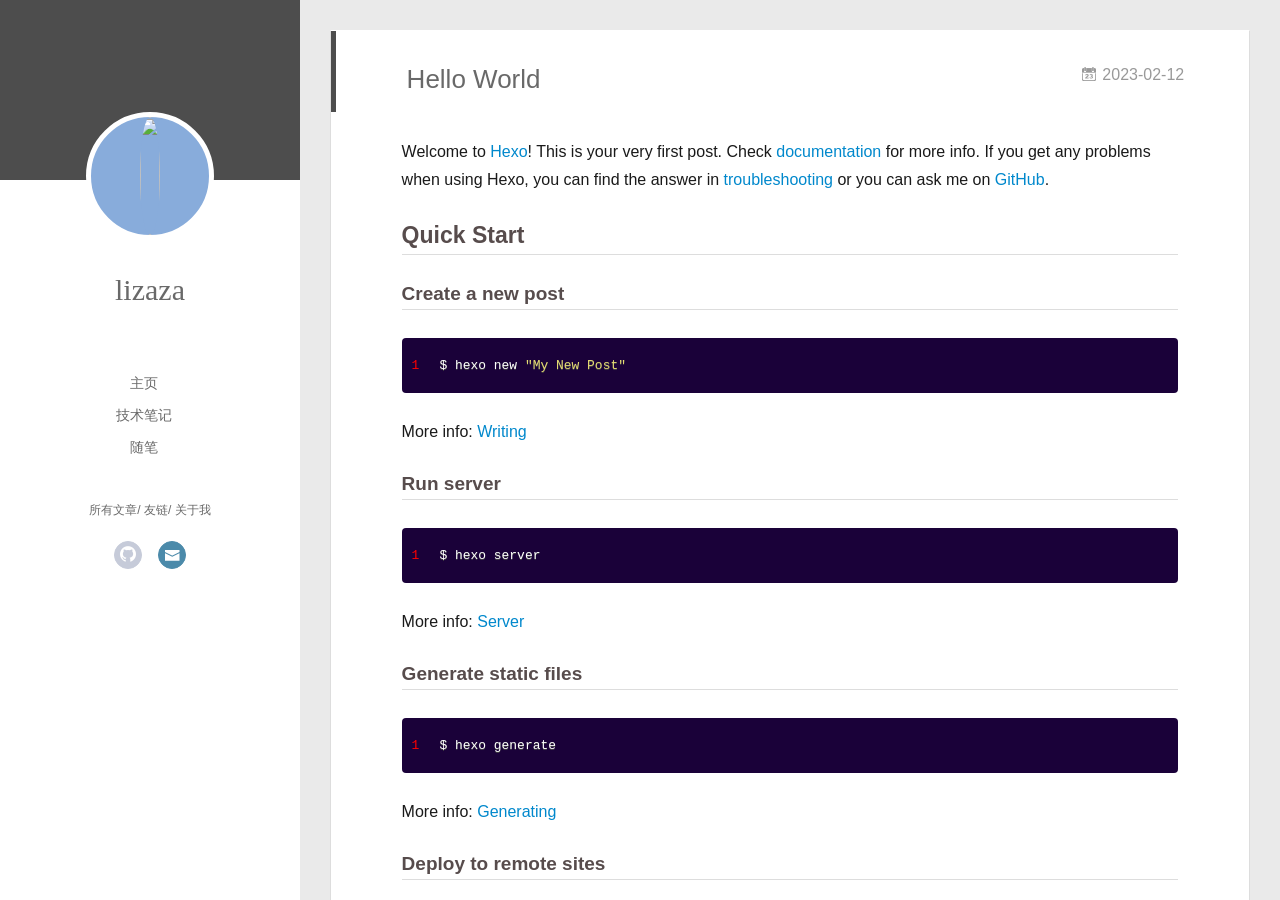
==== commit cffab7f1: "Site updated: 2023-02-16 18:01:32" ====
--- a/index.html
+++ b/index.html
@@ -5,8 +5,8 @@
   
   <meta name="renderer" content="webkit">
   <meta http-equiv="X-UA-Compatible" content="IE=edge" >
-  <link rel="dns-prefetch" href="http://example.com">
-  <title>Hexo</title>
+  <link rel="dns-prefetch" href="http://www.lizaza.cn">
+  <title>LIZAZA</title>
   <meta name="generator" content="hexo-theme-yilia-plus">
   <meta name="viewport" content="width=device-width, initial-scale=1, maximum-scale=1">
   
@@ -15,14 +15,14 @@
     <meta name="description" content=""> -->
   
   <meta property="og:type" content="website">
-<meta property="og:title" content="Hexo">
-<meta property="og:url" content="http://example.com/index.html">
-<meta property="og:site_name" content="Hexo">
-<meta property="og:locale" content="en_US">
-<meta property="article:author" content="John Doe">
+<meta property="og:title" content="LIZAZA">
+<meta property="og:url" content="http://www.lizaza.cn/index.html">
+<meta property="og:site_name" content="LIZAZA">
+<meta property="og:locale" content="zh_CN">
+<meta property="article:author" content="lizaza">
 <meta name="twitter:card" content="summary">
   
-    <link rel="alternative" href="/atom.xml" title="Hexo" type="application/atom+xml">
+    <link rel="alternative" href="/atom.xml" title="LIZAZA" type="application/atom+xml">
   
   
     <link rel="icon" href="/favicon.ico">
@@ -66,7 +66,7 @@
 			<img src="/img/head.jpg" class="js-avatar">
 		</a>
 		<hgroup>
-			<h1 class="header-author"><a href="/">John Doe</a></h1>
+			<h1 class="header-author"><a href="/">lizaza</a></h1>
 		</hgroup>
 		
 
@@ -75,7 +75,7 @@
 			
 				<li><a href="/" target="_blank">主页</a></li>
 			
-				<li><a href="https://zhousiwei.gitee.io/ibooks/" target="_blank">技术笔记</a></li>
+				<li><a href="/" target="_blank">技术笔记</a></li>
 			
 				<li><a href="/tags/%E9%9A%8F%E7%AC%94/" target="_blank">随笔</a></li>
 			
@@ -100,23 +100,13 @@
 			<div class="social">
 				
 					
-						<a class="github" href="#" 
+						<a class="github" href="https://github.com/lizazacn" 
 												title="GitHub" target="_blank"><i class="icon-github"></i></a>
 					
 				
 					
-						<a class="github" href="#" 
-												title="GitHub" target="_blank"><i class="icon-github"></i></a>
-					
-				
-					
-						<a class="gitee" href="#" 
-												title="gitee" target="_blank"><i class="icon-gitee"></i></a>
-					
-				
-					
-						<a class="jianshu" href="#" 
-												title="jianshu" target="_blank"><i class="icon-jianshu"></i></a>
+						<a class="mail" href="mailto:lizaza@lizaza.cn" 
+												title="邮件联系" target="_blank"><i class="icon-mail"></i></a>
 					
 				
 			</div>
@@ -127,12 +117,6 @@
 
     </div>
     <div class="mid-col" q-class="show:isShow,hide:isShow|isFalse">
-      
-      
-      <a class="forkMe" style="position:absolute;z-index:999;top:0;right:0.5em;" 
-        href="https://github.com/JoeyBling/hexo-theme-yilia-plus" target="_blank">
-        <img src="/img/forkme.png"
-          class="attachment-full size-full" alt="Fork me on GitHub" data-recalc-dims="1"></a>
       
       
 <nav id="mobile-nav">
@@ -148,7 +132,7 @@
 				</a>
 			</div>
 			<hgroup>
-			  <h1 class="header-author js-header-author">John Doe</h1>
+			  <h1 class="header-author js-header-author">lizaza</h1>
 			</hgroup>
 			
 			
@@ -166,22 +150,12 @@
 					
 						
 						<a class="github" target="_blank" 
-							href="#" title="GitHub"><i class="icon-github"></i></a>
+							href="https://github.com/lizazacn" title="GitHub"><i class="icon-github"></i></a>
 						
 					
 						
-						<a class="github" target="_blank" 
-							href="#" title="GitHub"><i class="icon-github"></i></a>
-						
-					
-						
-						<a class="gitee" target="_blank" 
-							href="#" title="gitee"><i class="icon-gitee"></i></a>
-						
-					
-						
-						<a class="jianshu" target="_blank" 
-							href="#" title="jianshu"><i class="icon-jianshu"></i></a>
+						<a class="mail" target="_blank" 
+							href="mailto:lizaza@lizaza.cn" title="邮件联系"><i class="icon-mail"></i></a>
 						
 					
 				</div>
@@ -193,7 +167,7 @@
 				
 					<li style="width: 33.333333333333336%"><a href="/">主页</a></li>
 		        
-					<li style="width: 33.333333333333336%"><a target="_blank" rel="noopener" href="https://zhousiwei.gitee.io/ibooks/">技术笔记</a></li>
+					<li style="width: 33.333333333333336%"><a href="/">技术笔记</a></li>
 		        
 					<li style="width: 33.333333333333336%"><a href="/tags/%E9%9A%8F%E7%AC%94/">随笔</a></li>
 		        
@@ -311,7 +285,7 @@
   <div class="outer">
     <div id="footer-info">
     	<div class="footer-left">
-    		&copy; 2018-2023 <a href="http://example.com/" target="_blank">John Doe</a>
+    		&copy; 2018-2023 <a href="http://www.lizaza.cn/" target="_blank">lizaza</a>
     	</div>
       	<div class="footer-right">
 			
@@ -322,18 +296,6 @@
   </div>
   
   
-	<script src="/lib/busuanzi.pure.js"></script>
-	
-  
-  
-	
-	<span id="busuanzi_container_site_pv" style="display:none">
-		本站总访问量<span id="busuanzi_value_site_pv"></span>次	
-	        <span class="post-meta-divider" >|</span>
-	</span>
-  	<span id="busuanzi_container_site_uv" style='display:none'>
-  		本站访客数<span id="busuanzi_value_site_uv"></span>人
-  	</span>
   
 </footer>
 
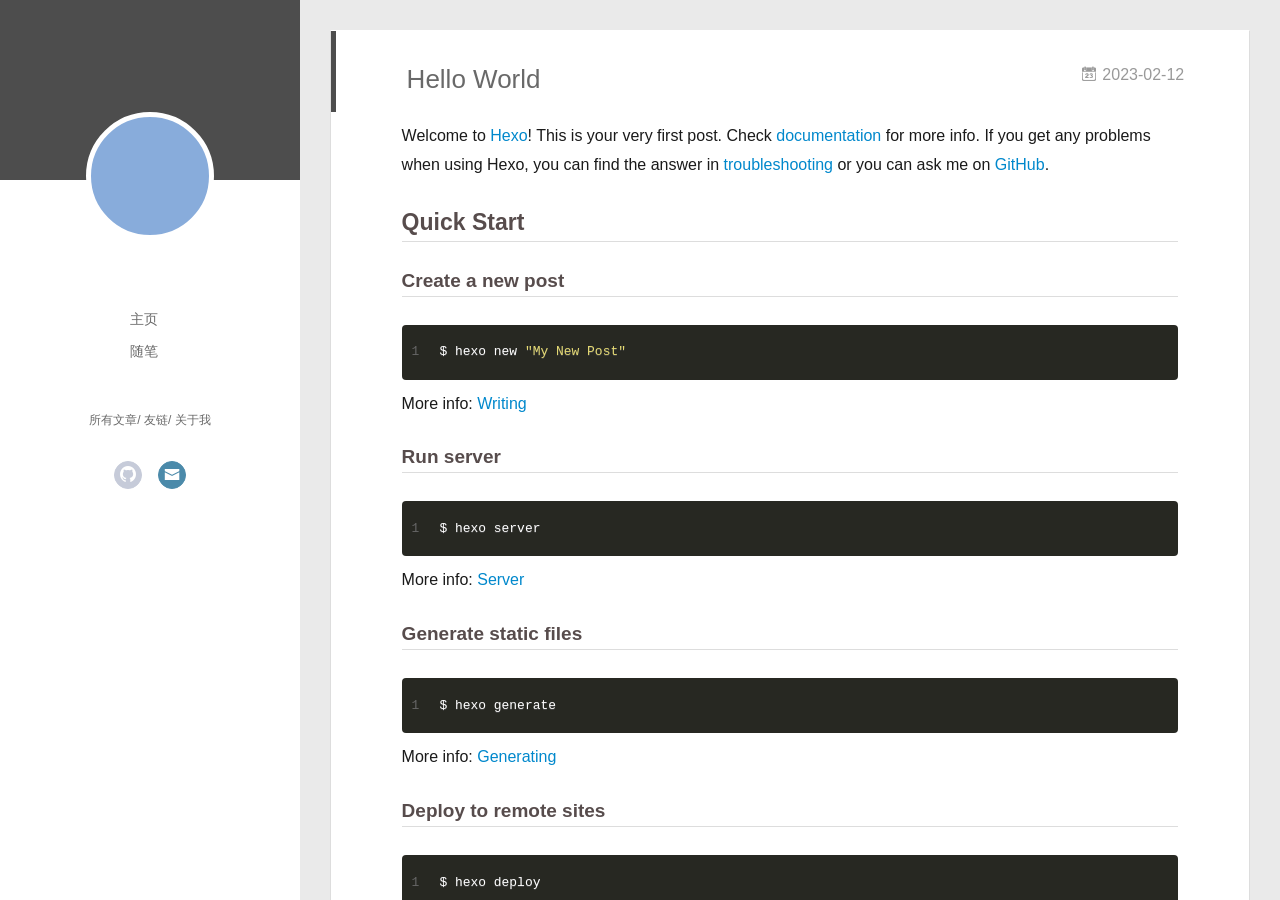
==== commit a5416bb2: "Site updated: 2023-02-17 15:39:04" ====
--- a/index.html
+++ b/index.html
@@ -7,13 +7,7 @@
   <meta http-equiv="X-UA-Compatible" content="IE=edge" >
   <link rel="dns-prefetch" href="http://www.lizaza.cn">
   <title>LIZAZA</title>
-  <meta name="generator" content="hexo-theme-yilia-plus">
   <meta name="viewport" content="width=device-width, initial-scale=1, maximum-scale=1">
-  
-    
-    <!-- <meta name="keywords" content="">
-    <meta name="description" content=""> -->
-  
   <meta property="og:type" content="website">
 <meta property="og:title" content="LIZAZA">
 <meta property="og:url" content="http://www.lizaza.cn/index.html">
@@ -25,14 +19,11 @@
     <link rel="alternative" href="/atom.xml" title="LIZAZA" type="application/atom+xml">
   
   
-    <link rel="icon" href="/favicon.ico">
-  
-  
-    <link rel="apple-touch-icon" href="/apple-touch-icon-180x180.png">
-  
-  <link rel="stylesheet" type="text/css" href="/./main.a5fda8.css">
+    <link rel="icon" href="/favicon.png">
+  
+  <link rel="stylesheet" type="text/css" href="/./main.0cf68a.css">
   <style type="text/css">
-    
+  
     #container.show {
       background: linear-gradient(200deg,#a0cfe4,#e8c37e);
     }
@@ -41,83 +32,62 @@
 
   
 
-  
-    
- 	  <script src="/lib/clickLove.js"></script>
-  
-  
-
-
-  
-
-</head>
+<meta name="generator" content="Hexo 6.3.0"></head>
 
 <body>
   <div id="container" q-class="show:isCtnShow">
     <canvas id="anm-canvas" class="anm-canvas"></canvas>
     <div class="left-col" q-class="show:isShow">
       
-
-
-<div class="overlay" style="background: #4d4d4d;"></div>
+<div class="overlay" style="background: #4d4d4d"></div>
 <div class="intrude-less">
 	<header id="header" class="inner">
 		<a href="/" class="profilepic">
-			<img src="/img/head.jpg" class="js-avatar">
+			<img src="" class="js-avatar">
 		</a>
 		<hgroup>
-			<h1 class="header-author"><a href="/">lizaza</a></h1>
+		  <h1 class="header-author"><a href="/"></a></h1>
 		</hgroup>
 		
 
 		<nav class="header-menu">
 			<ul>
 			
-				<li><a href="/" target="_blank">主页</a></li>
-			
-				<li><a href="/" target="_blank">技术笔记</a></li>
-			
-				<li><a href="/tags/%E9%9A%8F%E7%AC%94/" target="_blank">随笔</a></li>
-			
+				<li><a href="/">主页</a></li>
+	        
+				<li><a href="/tags/%E9%9A%8F%E7%AC%94/">随笔</a></li>
+	        
 			</ul>
 		</nav>
 		<nav class="header-smart-menu">
-			
-				
-					<a q-on="click: openSlider(e, 'innerArchive')" href="javascript:void(0)">所有文章</a>
-				
-			
-				
-					<a q-on="click: openSlider(e, 'friends')" href="javascript:void(0)">友链</a>
-				
-			
-				
-					<a q-on="click: openSlider(e, 'aboutme')" href="javascript:void(0)">关于我</a>
-				
-			
+    		
+    			
+    			<a q-on="click: openSlider(e, 'innerArchive')" href="javascript:void(0)">所有文章</a>
+    			
+            
+    			
+    			<a q-on="click: openSlider(e, 'friends')" href="javascript:void(0)">友链</a>
+    			
+            
+    			
+    			<a q-on="click: openSlider(e, 'aboutme')" href="javascript:void(0)">关于我</a>
+    			
+            
 		</nav>
 		<nav class="header-nav">
 			<div class="social">
 				
-					
-						<a class="github" href="https://github.com/lizazacn" 
-												title="GitHub" target="_blank"><i class="icon-github"></i></a>
-					
-				
-					
-						<a class="mail" href="mailto:lizaza@lizaza.cn" 
-												title="邮件联系" target="_blank"><i class="icon-mail"></i></a>
-					
-				
+					<a class="github" target="_blank" href="https://github.com/lizazacn" title="github"><i class="icon-github"></i></a>
+		        
+					<a class="mail" target="_blank" href="mailto:lizaza@lizaza.cn" title="mail"><i class="icon-mail"></i></a>
+		        
 			</div>
-		
 		</nav>
 	</header>		
 </div>
 
     </div>
     <div class="mid-col" q-class="show:isShow,hide:isShow|isFalse">
-      
       
 <nav id="mobile-nav">
   	<div class="overlay js-overlay" style="background: #4d4d4d"></div>
@@ -127,17 +97,13 @@
 	<div class="intrude-less">
 		<header id="header" class="inner">
 			<div class="profilepic">
-				<a href="/">
-					<img src="/img/head.jpg" class="js-avatar">
-				</a>
+				<img src="" class="js-avatar">
 			</div>
 			<hgroup>
-			  <h1 class="header-author js-header-author">lizaza</h1>
+			  <h1 class="header-author js-header-author"></h1>
 			</hgroup>
 			
 			
-			
-				
 			
 				
 			
@@ -148,28 +114,20 @@
 			<nav class="header-nav">
 				<div class="social">
 					
-						
-						<a class="github" target="_blank" 
-							href="https://github.com/lizazacn" title="GitHub"><i class="icon-github"></i></a>
-						
-					
-						
-						<a class="mail" target="_blank" 
-							href="mailto:lizaza@lizaza.cn" title="邮件联系"><i class="icon-mail"></i></a>
-						
-					
+						<a class="github" target="_blank" href="https://github.com/lizazacn" title="github"><i class="icon-github"></i></a>
+			        
+						<a class="mail" target="_blank" href="mailto:lizaza@lizaza.cn" title="mail"><i class="icon-mail"></i></a>
+			        
 				</div>
 			</nav>
 
 			<nav class="header-menu js-header-menu">
-				<ul style="width: 70%">
+				<ul style="width: 50%">
 				
 				
-					<li style="width: 33.333333333333336%"><a href="/">主页</a></li>
+					<li style="width: 50%"><a href="/">主页</a></li>
 		        
-					<li style="width: 33.333333333333336%"><a href="/">技术笔记</a></li>
-		        
-					<li style="width: 33.333333333333336%"><a href="/tags/%E9%9A%8F%E7%AC%94/">随笔</a></li>
+					<li style="width: 50%"><a href="/tags/%E9%9A%8F%E7%AC%94/">随笔</a></li>
 		        
 				</ul>
 			</nav>
@@ -181,43 +139,32 @@
       <div id="wrapper" class="body-wrap">
         <div class="menu-l">
           <div class="canvas-wrap">
-            <canvas data-colors="#eaeaea" data-sectionHeight="100" data-contentId="js-content" id="myCanvas1"
-              class="anm-canvas"></canvas>
+            <canvas data-colors="#eaeaea" data-sectionHeight="100" data-contentId="js-content" id="myCanvas1" class="anm-canvas"></canvas>
           </div>
           <div id="js-content" class="content-ll">
             
-
   
     <article id="post-hello-world" class="article article-type-post  article-index" itemscope itemprop="blogPost">
   <div class="article-inner">
     
       <header class="article-header">
-  
+        
   
     <h1 itemprop="name">
-	
-	  <a class="article-title" href="/2023/02/12/hello-world/" target="_blank">Hello World</a>
-  
+      <a class="article-title" href="/2023/02/12/hello-world/">Hello World</a>
     </h1>
   
 
-
-  
-  
-<a href="/2023/02/12/hello-world/" class="archive-article-date">
-        <time datetime="2023-02-12T15:55:00.319Z" itemprop="datePublished"><i class="icon-calendar icon"></i>2023-02-12</time>
+        
+        <a href="/2023/02/12/hello-world/" class="archive-article-date">
+  	<time datetime="2023-02-12T15:55:00.319Z" itemprop="datePublished"><i class="icon-calendar icon"></i>2023-02-12</time>
 </a>
-
-  
-  
-    
-
-  
-  </header>
-  
-  <div class="article-entry" itemprop="articleBody">
-    
-    <p>Welcome to <a target="_blank" rel="noopener" href="https://hexo.io/">Hexo</a>! This is your very first post. Check <a target="_blank" rel="noopener" href="https://hexo.io/docs/">documentation</a> for more info. If you get any problems when using Hexo, you can find the answer in <a target="_blank" rel="noopener" href="https://hexo.io/docs/troubleshooting.html">troubleshooting</a> or you can ask me on <a target="_blank" rel="noopener" href="https://github.com/hexojs/hexo/issues">GitHub</a>.</p>
+        
+      </header>
+    
+    <div class="article-entry" itemprop="articleBody">
+      
+        <p>Welcome to <a target="_blank" rel="noopener" href="https://hexo.io/">Hexo</a>! This is your very first post. Check <a target="_blank" rel="noopener" href="https://hexo.io/docs/">documentation</a> for more info. If you get any problems when using Hexo, you can find the answer in <a target="_blank" rel="noopener" href="https://hexo.io/docs/troubleshooting.html">troubleshooting</a> or you can ask me on <a target="_blank" rel="noopener" href="https://github.com/hexojs/hexo/issues">GitHub</a>.</p>
 <h2 id="Quick-Start"><a href="#Quick-Start" class="headerlink" title="Quick Start"></a>Quick Start</h2><h3 id="Create-a-new-post"><a href="#Create-a-new-post" class="headerlink" title="Create a new post"></a>Create a new post</h3><figure class="highlight bash"><table><tr><td class="gutter"><pre><span class="line">1</span><br></pre></td><td class="code"><pre><span class="line">$ hexo new <span class="string">&quot;My New Post&quot;</span></span><br></pre></td></tr></table></figure>
 
 <p>More info: <a target="_blank" rel="noopener" href="https://hexo.io/docs/writing.html">Writing</a></p>
@@ -231,27 +178,24 @@
 
 <p>More info: <a target="_blank" rel="noopener" href="https://hexo.io/docs/one-command-deployment.html">Deployment</a></p>
 
-    
-
-    
-
-    
-
-  </div>
-  <div class="article-info article-info-index">
-    
-    
-    
-
-    
-    <p class="article-more-link">
-      <a class="article-more-a" href="/2023/02/12/hello-world/">展开全文 >></a>
-    </p>
-    
-
-    
-    <div class="clearfix"></div>
-  </div>
+      
+
+      
+    </div>
+    <div class="article-info article-info-index">
+      
+      
+      
+
+      
+        <p class="article-more-link">
+          <a class="article-more-a" href="/2023/02/12/hello-world/">展开全文 >></a>
+        </p>
+      
+
+      
+      <div class="clearfix"></div>
+    </div>
   </div>
 </article>
 
@@ -285,20 +229,14 @@
   <div class="outer">
     <div id="footer-info">
     	<div class="footer-left">
-    		&copy; 2018-2023 <a href="http://www.lizaza.cn/" target="_blank">lizaza</a>
+    		&copy; 2023 lizaza
     	</div>
       	<div class="footer-right">
-			
-			
-      		GitHub:<a href="https://github.com/JoeyBling/hexo-theme-yilia-plus" target="_blank">hexo-theme-yilia-plus</a> by Litten
+      		<a href="http://hexo.io/" target="_blank">Hexo</a>  Theme <a href="https://github.com/litten/hexo-theme-yilia" target="_blank">Yilia</a> by Litten
       	</div>
     </div>
   </div>
-  
-  
-  
 </footer>
-
     </div>
     <script>
 	var yiliaConfig = {
@@ -308,38 +246,19 @@
 		isArchive: false,
 		isTag: false,
 		isCategory: false,
-		open_in_new: true,
+		open_in_new: false,
 		toc_hide_index: true,
 		root: "/",
 		innerArchive: true,
-		showTags: true
+		showTags: false
 	}
 </script>
 
-<script>!function(r){function e(t){if(i[t])return i[t].exports;var n=i[t]={exports:{},id:t,loaded:!1};return r[t].call(n.exports,n,n.exports,e),n.loaded=!0,n.exports}var i={};e.m=r,e.c=i,e.p="./",e(0)}([function(t,n,r){r(208),t.exports=r(205)},function(t,n,r){var d=r(3),y=r(46),g=r(26),b=r(27),x=r(47),m="prototype",S=function(t,n,r){var e,i,o,u,c=t&S.F,f=t&S.G,a=t&S.S,s=t&S.P,l=t&S.B,h=f?d:a?d[n]||(d[n]={}):(d[n]||{})[m],v=f?y:y[n]||(y[n]={}),p=v[m]||(v[m]={});for(e in f&&(r=n),r)o=((i=!c&&h&&void 0!==h[e])?h:r)[e],u=l&&i?x(o,d):s&&"function"==typeof o?x(Function.call,o):o,h&&b(h,e,o,t&S.U),v[e]!=o&&g(v,e,u),s&&p[e]!=o&&(p[e]=o)};d.core=y,S.F=1,S.G=2,S.S=4,S.P=8,S.B=16,S.W=32,S.U=64,S.R=128,t.exports=S},function(t,n,r){var e=r(5);t.exports=function(t){if(!e(t))throw TypeError(t+" is not an object!");return t}},function(t,n){var r=t.exports="undefined"!=typeof window&&window.Math==Math?window:"undefined"!=typeof self&&self.Math==Math?self:Function("return this")();"number"==typeof __g&&(__g=r)},function(t,n){t.exports=function(t){try{return!!t()}catch(t){return!0}}},function(t,n){t.exports=function(t){return"object"==typeof t?null!==t:"function"==typeof t}},function(t,n){var r=t.exports="undefined"!=typeof window&&window.Math==Math?window:"undefined"!=typeof self&&self.Math==Math?self:Function("return this")();"number"==typeof __g&&(__g=r)},function(t,n,r){var e=r(118)("wks"),i=r(79),o=r(3).Symbol,u="function"==typeof o;(t.exports=function(t){return e[t]||(e[t]=u&&o[t]||(u?o:i)("Symbol."+t))}).store=e},function(t,n,r){var e=r(49),i=Math.min;t.exports=function(t){return 0<t?i(e(t),9007199254740991):0}},function(t,n){var r={}.hasOwnProperty;t.exports=function(t,n){return r.call(t,n)}},function(t,n,r){t.exports=!r(4)(function(){return 7!=Object.defineProperty({},"a",{get:function(){return 7}}).a})},function(t,n,r){var e=r(2),i=r(174),o=r(53),u=Object.defineProperty;n.f=r(10)?Object.defineProperty:function(t,n,r){if(e(t),n=o(n,!0),e(r),i)try{return u(t,n,r)}catch(t){}if("get"in r||"set"in r)throw TypeError("Accessors not supported!");return"value"in r&&(t[n]=r.value),t}},function(t,n,r){t.exports=!r(20)(function(){return 7!=Object.defineProperty({},"a",{get:function(){return 7}}).a})},function(t,n,r){var e=r(14),i=r(24);t.exports=r(12)?function(t,n,r){return e.f(t,n,i(1,r))}:function(t,n,r){return t[n]=r,t}},function(t,n,r){var e=r(22),i=r(60),o=r(42),u=Object.defineProperty;n.f=r(12)?Object.defineProperty:function(t,n,r){if(e(t),n=o(n,!0),e(r),i)try{return u(t,n,r)}catch(t){}if("get"in r||"set"in r)throw TypeError("Accessors not supported!");return"value"in r&&(t[n]=r.value),t}},function(t,n,r){var e=r(96),i=r(34);t.exports=function(t){return e(i(t))}},function(t,n,r){var e=r(40)("wks"),i=r(25),o=r(6).Symbol,u="function"==typeof o;(t.exports=function(t){return e[t]||(e[t]=u&&o[t]||(u?o:i)("Symbol."+t))}).store=e},function(t,n,r){var e=r(51);t.exports=function(t){return Object(e(t))}},function(t,n){t.exports=function(t){return"object"==typeof t?null!==t:"function"==typeof t}},function(t,n){var r=t.exports={version:"2.6.9"};"number"==typeof __e&&(__e=r)},function(t,n){t.exports=function(t){try{return!!t()}catch(t){return!0}}},function(t,n){t.exports=function(t){if("function"!=typeof t)throw TypeError(t+" is not a function!");return t}},function(t,n,r){var e=r(18);t.exports=function(t){if(!e(t))throw TypeError(t+" is not an object!");return t}},function(t,n){t.exports=!0},function(t,n){t.exports=function(t,n){return{enumerable:!(1&t),configurable:!(2&t),writable:!(4&t),value:n}}},function(t,n){var r=0,e=Math.random();t.exports=function(t){return"Symbol(".concat(void 0===t?"":t,")_",(++r+e).toString(36))}},function(t,n,r){var e=r(11),i=r(75);t.exports=r(10)?function(t,n,r){return e.f(t,n,i(1,r))}:function(t,n,r){return t[n]=r,t}},function(t,n,r){var o=r(3),u=r(26),c=r(30),f=r(79)("src"),e=r(219),i="toString",a=(""+e).split(i);r(46).inspectSource=function(t){return e.call(t)},(t.exports=function(t,n,r,e){var i="function"==typeof r;i&&(c(r,"name")||u(r,"name",n)),t[n]!==r&&(i&&(c(r,f)||u(r,f,t[n]?""+t[n]:a.join(String(n)))),t===o?t[n]=r:e?t[n]?t[n]=r:u(t,n,r):(delete t[n],u(t,n,r)))})(Function.prototype,i,function(){return"function"==typeof this&&this[f]||e.call(this)})},function(t,n,r){var e=r(1),i=r(4),u=r(51),c=/"/g,o=function(t,n,r,e){var i=String(u(t)),o="<"+n;return""!==r&&(o+=" "+r+'="'+String(e).replace(c,"&quot;")+'"'),o+">"+i+"</"+n+">"};t.exports=function(n,t){var r={};r[n]=t(o),e(e.P+e.F*i(function(){var t=""[n]('"');return t!==t.toLowerCase()||3<t.split('"').length}),"String",r)}},function(t,n,r){var e=r(65),i=r(35);t.exports=Object.keys||function(t){return e(t,i)}},function(t,n){var r={}.hasOwnProperty;t.exports=function(t,n){return r.call(t,n)}},function(t,n,r){var e=r(117),i=r(75),o=r(33),u=r(53),c=r(30),f=r(174),a=Object.getOwnPropertyDescriptor;n.f=r(10)?a:function(t,n){if(t=o(t),n=u(n,!0),f)try{return a(t,n)}catch(t){}if(c(t,n))return i(!e.f.call(t,n),t[n])}},function(t,n,r){var e=r(30),i=r(17),o=r(154)("IE_PROTO"),u=Object.prototype;t.exports=Object.getPrototypeOf||function(t){return t=i(t),e(t,o)?t[o]:"function"==typeof t.constructor&&t instanceof t.constructor?t.constructor.prototype:t instanceof Object?u:null}},function(t,n,r){var e=r(116),i=r(51);t.exports=function(t){return e(i(t))}},function(t,n){t.exports=function(t){if(null==t)throw TypeError("Can't call method on  "+t);return t}},function(t,n){t.exports="constructor,hasOwnProperty,isPrototypeOf,propertyIsEnumerable,toLocaleString,toString,valueOf".split(",")},function(t,n){t.exports={}},function(t,n){n.f={}.propertyIsEnumerable},function(t,n,r){var e=r(14).f,i=r(9),o=r(16)("toStringTag");t.exports=function(t,n,r){t&&!i(t=r?t:t.prototype,o)&&e(t,o,{configurable:!0,value:n})}},function(t,n,r){var e=r(40)("keys"),i=r(25);t.exports=function(t){return e[t]||(e[t]=i(t))}},function(t,n,r){var e=r(19),i=r(6),o="__core-js_shared__",u=i[o]||(i[o]={});(t.exports=function(t,n){return u[t]||(u[t]=void 0!==n?n:{})})("versions",[]).push({version:e.version,mode:r(23)?"pure":"global",copyright:"© 2019 Denis Pushkarev (zloirock.ru)"})},function(t,n){var r=Math.ceil,e=Math.floor;t.exports=function(t){return isNaN(t=+t)?0:(0<t?e:r)(t)}},function(t,n,r){var i=r(18);t.exports=function(t,n){if(!i(t))return t;var r,e;if(n&&"function"==typeof(r=t.toString)&&!i(e=r.call(t)))return e;if("function"==typeof(r=t.valueOf)&&!i(e=r.call(t)))return e;if(!n&&"function"==typeof(r=t.toString)&&!i(e=r.call(t)))return e;throw TypeError("Can't convert object to primitive value")}},function(t,n,r){var e=r(6),i=r(19),o=r(23),u=r(44),c=r(14).f;t.exports=function(t){var n=i.Symbol||(i.Symbol=o?{}:e.Symbol||{});"_"==t.charAt(0)||t in n||c(n,t,{value:u.f(t)})}},function(t,n,r){n.f=r(16)},function(t,n){var r={}.toString;t.exports=function(t){return r.call(t).slice(8,-1)}},function(t,n){var r=t.exports={version:"2.6.9"};"number"==typeof __e&&(__e=r)},function(t,n,r){var o=r(21);t.exports=function(e,i,t){if(o(e),void 0===i)return e;switch(t){case 1:return function(t){return e.call(i,t)};case 2:return function(t,n){return e.call(i,t,n)};case 3:return function(t,n,r){return e.call(i,t,n,r)}}return function(){return e.apply(i,arguments)}}},function(t,n,r){"use strict";var e=r(4);t.exports=function(t,n){return!!t&&e(function(){n?t.call(null,function(){},1):t.call(null)})}},function(t,n){var r=Math.ceil,e=Math.floor;t.exports=function(t){return isNaN(t=+t)?0:(0<t?e:r)(t)}},function(t,n,r){var x=r(47),m=r(116),S=r(17),w=r(8),e=r(138);t.exports=function(l,t){var h=1==l,v=2==l,p=3==l,d=4==l,y=6==l,g=5==l||y,b=t||e;return function(t,n,r){for(var e,i,o=S(t),u=m(o),c=x(n,r,3),f=w(u.length),a=0,s=h?b(t,f):v?b(t,0):void 0;a<f;a++)if((g||a in u)&&(i=c(e=u[a],a,o),l))if(h)s[a]=i;else if(i)switch(l){case 3:return!0;case 5:return e;case 6:return a;case 2:s.push(e)}else if(d)return!1;return y?-1:p||d?d:s}}},function(t,n){t.exports=function(t){if(null==t)throw TypeError("Can't call method on  "+t);return t}},function(t,n,r){var i=r(1),o=r(46),u=r(4);t.exports=function(t,n){var r=(o.Object||{})[t]||Object[t],e={};e[t]=n(r),i(i.S+i.F*u(function(){r(1)}),"Object",e)}},function(t,n,r){var i=r(5);t.exports=function(t,n){if(!i(t))return t;var r,e;if(n&&"function"==typeof(r=t.toString)&&!i(e=r.call(t)))return e;if("function"==typeof(r=t.valueOf)&&!i(e=r.call(t)))return e;if(!n&&"function"==typeof(r=t.toString)&&!i(e=r.call(t)))return e;throw TypeError("Can't convert object to primitive value")}},function(t,n,r){var d=r(6),y=r(19),g=r(93),b=r(13),x=r(9),m="prototype",S=function(t,n,r){var e,i,o,u=t&S.F,c=t&S.G,f=t&S.S,a=t&S.P,s=t&S.B,l=t&S.W,h=c?y:y[n]||(y[n]={}),v=h[m],p=c?d:f?d[n]:(d[n]||{})[m];for(e in c&&(r=n),r)(i=!u&&p&&void 0!==p[e])&&x(h,e)||(o=i?p[e]:r[e],h[e]=c&&"function"!=typeof p[e]?r[e]:s&&i?g(o,d):l&&p[e]==o?function(e){var t=function(t,n,r){if(this instanceof e){switch(arguments.length){case 0:return new e;case 1:return new e(t);case 2:return new e(t,n)}return new e(t,n,r)}return e.apply(this,arguments)};return t[m]=e[m],t}(o):a&&"function"==typeof o?g(Function.call,o):o,a&&((h.virtual||(h.virtual={}))[e]=o,t&S.R&&v&&!v[e]&&b(v,e,o)))};S.F=1,S.G=2,S.S=4,S.P=8,S.B=16,S.W=32,S.U=64,S.R=128,t.exports=S},function(t,n,r){var e=r(34);t.exports=function(t){return Object(e(t))}},function(t,n,r){var o=r(196),e=r(1),i=r(118)("metadata"),u=i.store||(i.store=new(r(200))),c=function(t,n,r){var e=u.get(t);if(!e){if(!r)return;u.set(t,e=new o)}var i=e.get(n);if(!i){if(!r)return;e.set(n,i=new o)}return i};t.exports={store:u,map:c,has:function(t,n,r){var e=c(n,r,!1);return void 0!==e&&e.has(t)},get:function(t,n,r){var e=c(n,r,!1);return void 0===e?void 0:e.get(t)},set:function(t,n,r,e){c(r,e,!0).set(t,n)},keys:function(t,n){var r=c(t,n,!1),e=[];return r&&r.forEach(function(t,n){e.push(n)}),e},key:function(t){return void 0===t||"symbol"==typeof t?t:String(t)},exp:function(t){e(e.S,"Reflect",t)}}},function(t,n,r){"use strict";if(r(10)){var g=r(68),b=r(3),x=r(4),m=r(1),S=r(132),e=r(159),h=r(47),w=r(70),i=r(75),_=r(26),o=r(76),u=r(49),O=r(8),E=r(194),c=r(78),f=r(53),a=r(30),M=r(81),P=r(5),v=r(17),p=r(145),j=r(72),F=r(32),A=r(73).f,d=r(161),s=r(79),l=r(7),y=r(50),I=r(120),L=r(119),N=r(162),T=r(82),k=r(125),R=r(77),C=r(137),D=r(166),G=r(11),W=r(31),U=G.f,V=W.f,B=b.RangeError,q=b.TypeError,z=b.Uint8Array,K="ArrayBuffer",H="Shared"+K,J="BYTES_PER_ELEMENT",$="prototype",Y=Array[$],X=e.ArrayBuffer,Q=e.DataView,Z=y(0),tt=y(2),nt=y(3),rt=y(4),et=y(5),it=y(6),ot=I(!0),ut=I(!1),ct=N.values,ft=N.keys,at=N.entries,st=Y.lastIndexOf,lt=Y.reduce,ht=Y.reduceRight,vt=Y.join,pt=Y.sort,dt=Y.slice,yt=Y.toString,gt=Y.toLocaleString,bt=l("iterator"),xt=l("toStringTag"),mt=s("typed_constructor"),St=s("def_constructor"),wt=S.CONSTR,_t=S.TYPED,Ot=S.VIEW,Et="Wrong length!",Mt=y(1,function(t,n){return It(L(t,t[St]),n)}),Pt=x(function(){return 1===new z(new Uint16Array([1]).buffer)[0]}),jt=!!z&&!!z[$].set&&x(function(){new z(1).set({})}),Ft=function(t,n){var r=u(t);if(r<0||r%n)throw B("Wrong offset!");return r},At=function(t){if(P(t)&&_t in t)return t;throw q(t+" is not a typed array!")},It=function(t,n){if(!(P(t)&&mt in t))throw q("It is not a typed array constructor!");return new t(n)},Lt=function(t,n){return Nt(L(t,t[St]),n)},Nt=function(t,n){for(var r=0,e=n.length,i=It(t,e);r<e;)i[r]=n[r++];return i},Tt=function(t,n,r){U(t,n,{get:function(){return this._d[r]}})},kt=function(t){var n,r,e,i,o,u,c=v(t),f=arguments.length,a=1<f?arguments[1]:void 0,s=void 0!==a,l=d(c);if(null!=l&&!p(l)){for(u=l.call(c),e=[],n=0;!(o=u.next()).done;n++)e.push(o.value);c=e}for(s&&2<f&&(a=h(a,arguments[2],2)),n=0,r=O(c.length),i=It(this,r);n<r;n++)i[n]=s?a(c[n],n):c[n];return i},Rt=function(){for(var t=0,n=arguments.length,r=It(this,n);t<n;)r[t]=arguments[t++];return r},Ct=!!z&&x(function(){gt.call(new z(1))}),Dt=function(){return gt.apply(Ct?dt.call(At(this)):At(this),arguments)},Gt={copyWithin:function(t,n){return D.call(At(this),t,n,2<arguments.length?arguments[2]:void 0)},every:function(t){return rt(At(this),t,1<arguments.length?arguments[1]:void 0)},fill:function(t){return C.apply(At(this),arguments)},filter:function(t){return Lt(this,tt(At(this),t,1<arguments.length?arguments[1]:void 0))},find:function(t){return et(At(this),t,1<arguments.length?arguments[1]:void 0)},findIndex:function(t){return it(At(this),t,1<arguments.length?arguments[1]:void 0)},forEach:function(t){Z(At(this),t,1<arguments.length?arguments[1]:void 0)},indexOf:function(t){return ut(At(this),t,1<arguments.length?arguments[1]:void 0)},includes:function(t){return ot(At(this),t,1<arguments.length?arguments[1]:void 0)},join:function(t){return vt.apply(At(this),arguments)},lastIndexOf:function(t){return st.apply(At(this),arguments)},map:function(t){return Mt(At(this),t,1<arguments.length?arguments[1]:void 0)},reduce:function(t){return lt.apply(At(this),arguments)},reduceRight:function(t){return ht.apply(At(this),arguments)},reverse:function(){for(var t,n=this,r=At(n).length,e=Math.floor(r/2),i=0;i<e;)t=n[i],n[i++]=n[--r],n[r]=t;return n},some:function(t){return nt(At(this),t,1<arguments.length?arguments[1]:void 0)},sort:function(t){return pt.call(At(this),t)},subarray:function(t,n){var r=At(this),e=r.length,i=c(t,e);return new(L(r,r[St]))(r.buffer,r.byteOffset+i*r.BYTES_PER_ELEMENT,O((void 0===n?e:c(n,e))-i))}},Wt=function(t,n){return Lt(this,dt.call(At(this),t,n))},Ut=function(t){At(this);var n=Ft(arguments[1],1),r=this.length,e=v(t),i=O(e.length),o=0;if(r<i+n)throw B(Et);for(;o<i;)this[n+o]=e[o++]},Vt={entries:function(){return at.call(At(this))},keys:function(){return ft.call(At(this))},values:function(){return ct.call(At(this))}},Bt=function(t,n){return P(t)&&t[_t]&&"symbol"!=typeof n&&n in t&&String(+n)==String(n)},qt=function(t,n){return Bt(t,n=f(n,!0))?i(2,t[n]):V(t,n)},zt=function(t,n,r){return!(Bt(t,n=f(n,!0))&&P(r)&&a(r,"value"))||a(r,"get")||a(r,"set")||r.configurable||a(r,"writable")&&!r.writable||a(r,"enumerable")&&!r.enumerable?U(t,n,r):(t[n]=r.value,t)};wt||(W.f=qt,G.f=zt),m(m.S+m.F*!wt,"Object",{getOwnPropertyDescriptor:qt,defineProperty:zt}),x(function(){yt.call({})})&&(yt=gt=function(){return vt.call(this)});var Kt=o({},Gt);o(Kt,Vt),_(Kt,bt,Vt.values),o(Kt,{slice:Wt,set:Ut,constructor:function(){},toString:yt,toLocaleString:Dt}),Tt(Kt,"buffer","b"),Tt(Kt,"byteOffset","o"),Tt(Kt,"byteLength","l"),Tt(Kt,"length","e"),U(Kt,xt,{get:function(){return this[_t]}}),t.exports=function(t,l,n,o){var h=t+((o=!!o)?"Clamped":"")+"Array",r="get"+t,u="set"+t,v=b[h],c=v||{},e=v&&F(v),i=!v||!S.ABV,f={},a=v&&v[$],p=function(t,i){U(t,i,{get:function(){return t=i,(n=this._d).v[r](t*l+n.o,Pt);var t,n},set:function(t){return n=i,r=t,e=this._d,o&&(r=(r=Math.round(r))<0?0:255<r?255:255&r),void e.v[u](n*l+e.o,r,Pt);var n,r,e},enumerable:!0})};i?(v=n(function(t,n,r,e){w(t,v,h,"_d");var i,o,u,c,f=0,a=0;if(P(n)){if(!(n instanceof X||(c=M(n))==K||c==H))return _t in n?Nt(v,n):kt.call(v,n);i=n,a=Ft(r,l);var s=n.byteLength;if(void 0===e){if(s%l)throw B(Et);if((o=s-a)<0)throw B(Et)}else if(s<(o=O(e)*l)+a)throw B(Et);u=o/l}else u=E(n),i=new X(o=u*l);for(_(t,"_d",{b:i,o:a,l:o,e:u,v:new Q(i)});f<u;)p(t,f++)}),a=v[$]=j(Kt),_(a,"constructor",v)):x(function(){v(1)})&&x(function(){new v(-1)})&&k(function(t){new v,new v(null),new v(1.5),new v(t)},!0)||(v=n(function(t,n,r,e){var i;return w(t,v,h),P(n)?n instanceof X||(i=M(n))==K||i==H?void 0!==e?new c(n,Ft(r,l),e):void 0!==r?new c(n,Ft(r,l)):new c(n):_t in n?Nt(v,n):kt.call(v,n):new c(E(n))}),Z(e!==Function.prototype?A(c).concat(A(e)):A(c),function(t){t in v||_(v,t,c[t])}),v[$]=a,g||(a.constructor=v));var s=a[bt],d=!!s&&("values"==s.name||null==s.name),y=Vt.values;_(v,mt,!0),_(a,_t,h),_(a,Ot,!0),_(a,St,v),(o?new v(1)[xt]==h:xt in a)||U(a,xt,{get:function(){return h}}),f[h]=v,m(m.G+m.W+m.F*(v!=c),f),m(m.S,h,{BYTES_PER_ELEMENT:l}),m(m.S+m.F*x(function(){c.of.call(v,1)}),h,{from:kt,of:Rt}),J in a||_(a,J,l),m(m.P,h,Gt),R(h),m(m.P+m.F*jt,h,{set:Ut}),m(m.P+m.F*!d,h,Vt),g||a.toString==yt||(a.toString=yt),m(m.P+m.F*x(function(){new v(1).slice()}),h,{slice:Wt}),m(m.P+m.F*(x(function(){return[1,2].toLocaleString()!=new v([1,2]).toLocaleString()})||!x(function(){a.toLocaleString.call([1,2])})),h,{toLocaleString:Dt}),T[h]=d?s:y,g||d||_(a,bt,y)}}else t.exports=function(){}},function(t,n){var r={}.toString;t.exports=function(t){return r.call(t).slice(8,-1)}},function(t,n,r){var e=r(18),i=r(6).document,o=e(i)&&e(i.createElement);t.exports=function(t){return o?i.createElement(t):{}}},function(t,n,r){t.exports=!r(12)&&!r(20)(function(){return 7!=Object.defineProperty(r(59)("div"),"a",{get:function(){return 7}}).a})},function(t,n,r){"use strict";var x=r(23),m=r(54),S=r(66),w=r(13),_=r(36),O=r(98),E=r(38),M=r(104),P=r(16)("iterator"),j=!([].keys&&"next"in[].keys()),F="values",A=function(){return this};t.exports=function(t,n,r,e,i,o,u){O(r,n,e);var c,f,a,s=function(t){if(!j&&t in p)return p[t];switch(t){case"keys":case F:return function(){return new r(this,t)}}return function(){return new r(this,t)}},l=n+" Iterator",h=i==F,v=!1,p=t.prototype,d=p[P]||p["@@iterator"]||i&&p[i],y=d||s(i),g=i?h?s("entries"):y:void 0,b="Array"==n&&p.entries||d;if(b&&((a=M(b.call(new t)))!==Object.prototype&&a.next&&(E(a,l,!0),x||"function"==typeof a[P]||w(a,P,A))),h&&d&&d.name!==F&&(v=!0,y=function(){return d.call(this)}),x&&!u||!j&&!v&&p[P]||w(p,P,y),_[n]=y,_[l]=A,i)if(c={values:h?y:s(F),keys:o?y:s("keys"),entries:g},u)for(f in c)f in p||S(p,f,c[f]);else m(m.P+m.F*(j||v),n,c);return c}},function(t,n,e){var i=e(22),o=e(101),u=e(35),c=e(39)("IE_PROTO"),f=function(){},a="prototype",s=function(){var t,n=e(59)("iframe"),r=u.length;for(n.style.display="none",e(95).appendChild(n),n.src="javascript:",(t=n.contentWindow.document).open(),t.write("<script>document.F=Object<\/script>"),t.close(),s=t.F;r--;)delete s[a][u[r]];return s()};t.exports=Object.create||function(t,n){var r;return null!==t?(f[a]=i(t),r=new f,f[a]=null,r[c]=t):r=s(),void 0===n?r:o(r,n)}},function(t,n,r){var e=r(65),i=r(35).concat("length","prototype");n.f=Object.getOwnPropertyNames||function(t){return e(t,i)}},function(t,n){n.f=Object.getOwnPropertySymbols},function(t,n,r){var u=r(9),c=r(15),f=r(92)(!1),a=r(39)("IE_PROTO");t.exports=function(t,n){var r,e=c(t),i=0,o=[];for(r in e)r!=a&&u(e,r)&&o.push(r);for(;n.length>i;)u(e,r=n[i++])&&(~f(o,r)||o.push(r));return o}},function(t,n,r){t.exports=r(13)},function(t,n,r){var e=r(7)("unscopables"),i=Array.prototype;null==i[e]&&r(26)(i,e,{}),t.exports=function(t){i[e][t]=!0}},function(t,n){t.exports=!1},function(t,n,r){var e=r(79)("meta"),i=r(5),o=r(30),u=r(11).f,c=0,f=Object.isExtensible||function(){return!0},a=!r(4)(function(){return f(Object.preventExtensions({}))}),s=function(t){u(t,e,{value:{i:"O"+ ++c,w:{}}})},l=t.exports={KEY:e,NEED:!1,fastKey:function(t,n){if(!i(t))return"symbol"==typeof t?t:("string"==typeof t?"S":"P")+t;if(!o(t,e)){if(!f(t))return"F";if(!n)return"E";s(t)}return t[e].i},getWeak:function(t,n){if(!o(t,e)){if(!f(t))return!0;if(!n)return!1;s(t)}return t[e].w},onFreeze:function(t){return a&&l.NEED&&f(t)&&!o(t,e)&&s(t),t}}},function(t,n){t.exports=function(t,n,r,e){if(!(t instanceof n)||void 0!==e&&e in t)throw TypeError(r+": incorrect invocation!");return t}},function(t,n,r){var h=r(47),v=r(177),p=r(145),d=r(2),y=r(8),g=r(161),b={},x={};(n=t.exports=function(t,n,r,e,i){var o,u,c,f,a=i?function(){return t}:g(t),s=h(r,e,n?2:1),l=0;if("function"!=typeof a)throw TypeError(t+" is not iterable!");if(p(a)){for(o=y(t.length);l<o;l++)if((f=n?s(d(u=t[l])[0],u[1]):s(t[l]))===b||f===x)return f}else for(c=a.call(t);!(u=c.next()).done;)if((f=v(c,s,u.value,n))===b||f===x)return f}).BREAK=b,n.RETURN=x},function(t,n,e){var i=e(2),o=e(183),u=e(141),c=e(154)("IE_PROTO"),f=function(){},a="prototype",s=function(){var t,n=e(140)("iframe"),r=u.length;for(n.style.display="none",e(143).appendChild(n),n.src="javascript:",(t=n.contentWindow.document).open(),t.write("<script>document.F=Object<\/script>"),t.close(),s=t.F;r--;)delete s[a][u[r]];return s()};t.exports=Object.create||function(t,n){var r;return null!==t?(f[a]=i(t),r=new f,f[a]=null,r[c]=t):r=s(),void 0===n?r:o(r,n)}},function(t,n,r){var e=r(185),i=r(141).concat("length","prototype");n.f=Object.getOwnPropertyNames||function(t){return e(t,i)}},function(t,n,r){var e=r(185),i=r(141);t.exports=Object.keys||function(t){return e(t,i)}},function(t,n){t.exports=function(t,n){return{enumerable:!(1&t),configurable:!(2&t),writable:!(4&t),value:n}}},function(t,n,r){var i=r(27);t.exports=function(t,n,r){for(var e in n)i(t,e,n[e],r);return t}},function(t,n,r){"use strict";var e=r(3),i=r(11),o=r(10),u=r(7)("species");t.exports=function(t){var n=e[t];o&&n&&!n[u]&&i.f(n,u,{configurable:!0,get:function(){return this}})}},function(t,n,r){var e=r(49),i=Math.max,o=Math.min;t.exports=function(t,n){return(t=e(t))<0?i(t+n,0):o(t,n)}},function(t,n){var r=0,e=Math.random();t.exports=function(t){return"Symbol(".concat(void 0===t?"":t,")_",(++r+e).toString(36))}},function(t,n,r){var e=r(5);t.exports=function(t,n){if(!e(t)||t._t!==n)throw TypeError("Incompatible receiver, "+n+" required!");return t}},function(t,n,r){var i=r(45),o=r(7)("toStringTag"),u="Arguments"==i(function(){return arguments}());t.exports=function(t){var n,r,e;return void 0===t?"Undefined":null===t?"Null":"string"==typeof(r=function(t,n){try{return t[n]}catch(t){}}(n=Object(t),o))?r:u?i(n):"Object"==(e=i(n))&&"function"==typeof n.callee?"Arguments":e}},function(t,n){t.exports={}},function(t,n,r){var e=r(11).f,i=r(30),o=r(7)("toStringTag");t.exports=function(t,n,r){t&&!i(t=r?t:t.prototype,o)&&e(t,o,{configurable:!0,value:n})}},function(t,n,r){var u=r(1),e=r(51),c=r(4),f=r(157),i="["+f+"]",o=RegExp("^"+i+i+"*"),a=RegExp(i+i+"*$"),s=function(t,n,r){var e={},i=c(function(){return!!f[t]()||"​-"!="​-"[t]()}),o=e[t]=i?n(l):f[t];r&&(e[r]=o),u(u.P+u.F*i,"String",e)},l=s.trim=function(t,n){return t=String(e(t)),1&n&&(t=t.replace(o,"")),2&n&&(t=t.replace(a,"")),t};t.exports=s},function(t,n,r){t.exports={default:r(88),__esModule:!0}},function(t,n,r){t.exports={default:r(89),__esModule:!0}},function(t,n,r){"use strict";function e(t){return t&&t.__esModule?t:{default:t}}n.__esModule=!0;var i=e(r(86)),o=e(r(85)),u="function"==typeof o.default&&"symbol"==typeof i.default?function(t){return typeof t}:function(t){return t&&"function"==typeof o.default&&t.constructor===o.default&&t!==o.default.prototype?"symbol":typeof t};n.default="function"==typeof o.default&&"symbol"===u(i.default)?function(t){return void 0===t?"undefined":u(t)}:function(t){return t&&"function"==typeof o.default&&t.constructor===o.default&&t!==o.default.prototype?"symbol":void 0===t?"undefined":u(t)}},function(t,n,r){r(111),r(109),r(112),r(113),t.exports=r(19).Symbol},function(t,n,r){r(110),r(114),t.exports=r(44).f("iterator")},function(t,n){t.exports=function(t){if("function"!=typeof t)throw TypeError(t+" is not a function!");return t}},function(t,n){t.exports=function(){}},function(t,n,r){var f=r(15),a=r(107),s=r(106);t.exports=function(c){return function(t,n,r){var e,i=f(t),o=a(i.length),u=s(r,o);if(c&&n!=n){for(;u<o;)if((e=i[u++])!=e)return!0}else for(;u<o;u++)if((c||u in i)&&i[u]===n)return c||u||0;return!c&&-1}}},function(t,n,r){var o=r(90);t.exports=function(e,i,t){if(o(e),void 0===i)return e;switch(t){case 1:return function(t){return e.call(i,t)};case 2:return function(t,n){return e.call(i,t,n)};case 3:return function(t,n,r){return e.call(i,t,n,r)}}return function(){return e.apply(i,arguments)}}},function(t,n,r){var c=r(29),f=r(64),a=r(37);t.exports=function(t){var n=c(t),r=f.f;if(r)for(var e,i=r(t),o=a.f,u=0;i.length>u;)o.call(t,e=i[u++])&&n.push(e);return n}},function(t,n,r){var e=r(6).document;t.exports=e&&e.documentElement},function(t,n,r){var e=r(58);t.exports=Object("z").propertyIsEnumerable(0)?Object:function(t){return"String"==e(t)?t.split(""):Object(t)}},function(t,n,r){var e=r(58);t.exports=Array.isArray||function(t){return"Array"==e(t)}},function(t,n,r){"use strict";var e=r(62),i=r(24),o=r(38),u={};r(13)(u,r(16)("iterator"),function(){return this}),t.exports=function(t,n,r){t.prototype=e(u,{next:i(1,r)}),o(t,n+" Iterator")}},function(t,n){t.exports=function(t,n){return{value:n,done:!!t}}},function(t,n,r){var e=r(25)("meta"),i=r(18),o=r(9),u=r(14).f,c=0,f=Object.isExtensible||function(){return!0},a=!r(20)(function(){return f(Object.preventExtensions({}))}),s=function(t){u(t,e,{value:{i:"O"+ ++c,w:{}}})},l=t.exports={KEY:e,NEED:!1,fastKey:function(t,n){if(!i(t))return"symbol"==typeof t?t:("string"==typeof t?"S":"P")+t;if(!o(t,e)){if(!f(t))return"F";if(!n)return"E";s(t)}return t[e].i},getWeak:function(t,n){if(!o(t,e)){if(!f(t))return!0;if(!n)return!1;s(t)}return t[e].w},onFreeze:function(t){return a&&l.NEED&&f(t)&&!o(t,e)&&s(t),t}}},function(t,n,r){var u=r(14),c=r(22),f=r(29);t.exports=r(12)?Object.defineProperties:function(t,n){c(t);for(var r,e=f(n),i=e.length,o=0;o<i;)u.f(t,r=e[o++],n[r]);return t}},function(t,n,r){var e=r(37),i=r(24),o=r(15),u=r(42),c=r(9),f=r(60),a=Object.getOwnPropertyDescriptor;n.f=r(12)?a:function(t,n){if(t=o(t),n=u(n,!0),f)try{return a(t,n)}catch(t){}if(c(t,n))return i(!e.f.call(t,n),t[n])}},function(t,n,r){var e=r(15),i=r(63).f,o={}.toString,u="object"==typeof window&&window&&Object.getOwnPropertyNames?Object.getOwnPropertyNames(window):[];t.exports.f=function(t){return u&&"[object Window]"==o.call(t)?function(t){try{return i(t)}catch(t){return u.slice()}}(t):i(e(t))}},function(t,n,r){var e=r(9),i=r(55),o=r(39)("IE_PROTO"),u=Object.prototype;t.exports=Object.getPrototypeOf||function(t){return t=i(t),e(t,o)?t[o]:"function"==typeof t.constructor&&t instanceof t.constructor?t.constructor.prototype:t instanceof Object?u:null}},function(t,n,r){var f=r(41),a=r(34);t.exports=function(c){return function(t,n){var r,e,i=String(a(t)),o=f(n),u=i.length;return o<0||u<=o?c?"":void 0:(r=i.charCodeAt(o))<55296||56319<r||o+1===u||(e=i.charCodeAt(o+1))<56320||57343<e?c?i.charAt(o):r:c?i.slice(o,o+2):e-56320+(r-55296<<10)+65536}}},function(t,n,r){var e=r(41),i=Math.max,o=Math.min;t.exports=function(t,n){return(t=e(t))<0?i(t+n,0):o(t,n)}},function(t,n,r){var e=r(41),i=Math.min;t.exports=function(t){return 0<t?i(e(t),9007199254740991):0}},function(t,n,r){"use strict";var e=r(91),i=r(99),o=r(36),u=r(15);t.exports=r(61)(Array,"Array",function(t,n){this._t=u(t),this._i=0,this._k=n},function(){var t=this._t,n=this._k,r=this._i++;return!t||r>=t.length?(this._t=void 0,i(1)):i(0,"keys"==n?r:"values"==n?t[r]:[r,t[r]])},"values"),o.Arguments=o.Array,e("keys"),e("values"),e("entries")},function(t,n){},function(t,n,r){"use strict";var e=r(105)(!0);r(61)(String,"String",function(t){this._t=String(t),this._i=0},function(){var t,n=this._t,r=this._i;return r>=n.length?{value:void 0,done:!0}:(t=e(n,r),this._i+=t.length,{value:t,done:!1})})},function(t,n,r){"use strict";var e=r(6),u=r(9),i=r(12),o=r(54),c=r(66),f=r(100).KEY,a=r(20),s=r(40),l=r(38),h=r(25),v=r(16),p=r(44),d=r(43),y=r(94),g=r(97),b=r(22),x=r(18),m=r(55),S=r(15),w=r(42),_=r(24),O=r(62),E=r(103),M=r(102),P=r(64),j=r(14),F=r(29),A=M.f,I=j.f,L=E.f,N=e.Symbol,T=e.JSON,k=T&&T.stringify,R="prototype",C=v("_hidden"),D=v("toPrimitive"),G={}.propertyIsEnumerable,W=s("symbol-registry"),U=s("symbols"),V=s("op-symbols"),B=Object[R],q="function"==typeof N&&!!P.f,z=e.QObject,K=!z||!z[R]||!z[R].findChild,H=i&&a(function(){return 7!=O(I({},"a",{get:function(){return I(this,"a",{value:7}).a}})).a})?function(t,n,r){var e=A(B,n);e&&delete B[n],I(t,n,r),e&&t!==B&&I(B,n,e)}:I,J=function(t){var n=U[t]=O(N[R]);return n._k=t,n},$=q&&"symbol"==typeof N.iterator?function(t){return"symbol"==typeof t}:function(t){return t instanceof N},Y=function(t,n,r){return t===B&&Y(V,n,r),b(t),n=w(n,!0),b(r),u(U,n)?(r.enumerable?(u(t,C)&&t[C][n]&&(t[C][n]=!1),r=O(r,{enumerable:_(0,!1)})):(u(t,C)||I(t,C,_(1,{})),t[C][n]=!0),H(t,n,r)):I(t,n,r)},X=function(t,n){b(t);for(var r,e=y(n=S(n)),i=0,o=e.length;i<o;)Y(t,r=e[i++],n[r]);return t},Q=function(t){var n=G.call(this,t=w(t,!0));return!(this===B&&u(U,t)&&!u(V,t))&&(!(n||!u(this,t)||!u(U,t)||u(this,C)&&this[C][t])||n)},Z=function(t,n){if(t=S(t),n=w(n,!0),t!==B||!u(U,n)||u(V,n)){var r=A(t,n);return!r||!u(U,n)||u(t,C)&&t[C][n]||(r.enumerable=!0),r}},tt=function(t){for(var n,r=L(S(t)),e=[],i=0;r.length>i;)u(U,n=r[i++])||n==C||n==f||e.push(n);return e},nt=function(t){for(var n,r=t===B,e=L(r?V:S(t)),i=[],o=0;e.length>o;)!u(U,n=e[o++])||r&&!u(B,n)||i.push(U[n]);return i};q||(c((N=function(){if(this instanceof N)throw TypeError("Symbol is not a constructor!");var n=h(0<arguments.length?arguments[0]:void 0),r=function(t){this===B&&r.call(V,t),u(this,C)&&u(this[C],n)&&(this[C][n]=!1),H(this,n,_(1,t))};return i&&K&&H(B,n,{configurable:!0,set:r}),J(n)})[R],"toString",function(){return this._k}),M.f=Z,j.f=Y,r(63).f=E.f=tt,r(37).f=Q,P.f=nt,i&&!r(23)&&c(B,"propertyIsEnumerable",Q,!0),p.f=function(t){return J(v(t))}),o(o.G+o.W+o.F*!q,{Symbol:N});for(var rt="hasInstance,isConcatSpreadable,iterator,match,replace,search,species,split,toPrimitive,toStringTag,unscopables".split(","),et=0;rt.length>et;)v(rt[et++]);for(var it=F(v.store),ot=0;it.length>ot;)d(it[ot++]);o(o.S+o.F*!q,"Symbol",{for:function(t){return u(W,t+="")?W[t]:W[t]=N(t)},keyFor:function(t){if(!$(t))throw TypeError(t+" is not a symbol!");for(var n in W)if(W[n]===t)return n},useSetter:function(){K=!0},useSimple:function(){K=!1}}),o(o.S+o.F*!q,"Object",{create:function(t,n){return void 0===n?O(t):X(O(t),n)},defineProperty:Y,defineProperties:X,getOwnPropertyDescriptor:Z,getOwnPropertyNames:tt,getOwnPropertySymbols:nt});var ut=a(function(){P.f(1)});o(o.S+o.F*ut,"Object",{getOwnPropertySymbols:function(t){return P.f(m(t))}}),T&&o(o.S+o.F*(!q||a(function(){var t=N();return"[null]"!=k([t])||"{}"!=k({a:t})||"{}"!=k(Object(t))})),"JSON",{stringify:function(t){for(var n,r,e=[t],i=1;arguments.length>i;)e.push(arguments[i++]);if(r=n=e[1],(x(n)||void 0!==t)&&!$(t))return g(n)||(n=function(t,n){if("function"==typeof r&&(n=r.call(this,t,n)),!$(n))return n}),e[1]=n,k.apply(T,e)}}),N[R][D]||r(13)(N[R],D,N[R].valueOf),l(N,"Symbol"),l(Math,"Math",!0),l(e.JSON,"JSON",!0)},function(t,n,r){r(43)("asyncIterator")},function(t,n,r){r(43)("observable")},function(t,n,r){r(108);for(var e=r(6),i=r(13),o=r(36),u=r(16)("toStringTag"),c="CSSRuleList,CSSStyleDeclaration,CSSValueList,ClientRectList,DOMRectList,DOMStringList,DOMTokenList,DataTransferItemList,FileList,HTMLAllCollection,HTMLCollection,HTMLFormElement,HTMLSelectElement,MediaList,MimeTypeArray,NamedNodeMap,NodeList,PaintRequestList,Plugin,PluginArray,SVGLengthList,SVGNumberList,SVGPathSegList,SVGPointList,SVGStringList,SVGTransformList,SourceBufferList,StyleSheetList,TextTrackCueList,TextTrackList,TouchList".split(","),f=0;f<c.length;f++){var a=c[f],s=e[a],l=s&&s.prototype;l&&!l[u]&&i(l,u,a),o[a]=o.Array}},function(t,n,r){"use strict";var e=r(2);t.exports=function(){var t=e(this),n="";return t.global&&(n+="g"),t.ignoreCase&&(n+="i"),t.multiline&&(n+="m"),t.unicode&&(n+="u"),t.sticky&&(n+="y"),n}},function(t,n,r){var e=r(45);t.exports=Object("z").propertyIsEnumerable(0)?Object:function(t){return"String"==e(t)?t.split(""):Object(t)}},function(t,n){n.f={}.propertyIsEnumerable},function(t,n,r){var e=r(46),i=r(3),o="__core-js_shared__",u=i[o]||(i[o]={});(t.exports=function(t,n){return u[t]||(u[t]=void 0!==n?n:{})})("versions",[]).push({version:e.version,mode:r(68)?"pure":"global",copyright:"© 2019 Denis Pushkarev (zloirock.ru)"})},function(t,n,r){var i=r(2),o=r(21),u=r(7)("species");t.exports=function(t,n){var r,e=i(t).constructor;return void 0===e||null==(r=i(e)[u])?n:o(r)}},function(t,n,r){var f=r(33),a=r(8),s=r(78);t.exports=function(c){return function(t,n,r){var e,i=f(t),o=a(i.length),u=s(r,o);if(c&&n!=n){for(;u<o;)if((e=i[u++])!=e)return!0}else for(;u<o;u++)if((c||u in i)&&i[u]===n)return c||u||0;return!c&&-1}}},function(t,n,r){"use strict";var g=r(3),b=r(1),x=r(27),m=r(76),S=r(69),w=r(71),_=r(70),O=r(5),E=r(4),M=r(125),P=r(83),j=r(144);t.exports=function(e,t,n,r,i,o){var u=g[e],c=u,f=i?"set":"add",a=c&&c.prototype,s={},l=function(t){var r=a[t];x(a,t,"delete"==t?function(t){return!(o&&!O(t))&&r.call(this,0===t?0:t)}:"has"==t?function(t){return!(o&&!O(t))&&r.call(this,0===t?0:t)}:"get"==t?function(t){return o&&!O(t)?void 0:r.call(this,0===t?0:t)}:"add"==t?function(t){return r.call(this,0===t?0:t),this}:function(t,n){return r.call(this,0===t?0:t,n),this})};if("function"==typeof c&&(o||a.forEach&&!E(function(){(new c).entries().next()}))){var h=new c,v=h[f](o?{}:-0,1)!=h,p=E(function(){h.has(1)}),d=M(function(t){new c(t)}),y=!o&&E(function(){for(var t=new c,n=5;n--;)t[f](n,n);return!t.has(-0)});d||(((c=t(function(t,n){_(t,c,e);var r=j(new u,t,c);return null!=n&&w(n,i,r[f],r),r})).prototype=a).constructor=c),(p||y)&&(l("delete"),l("has"),i&&l("get")),(y||v)&&l(f),o&&a.clear&&delete a.clear}else c=r.getConstructor(t,e,i,f),m(c.prototype,n),S.NEED=!0;return P(c,e),s[e]=c,b(b.G+b.W+b.F*(c!=u),s),o||r.setStrong(c,e,i),c}},function(t,n,r){"use strict";r(197);var s=r(27),l=r(26),h=r(4),v=r(51),p=r(7),d=r(152),y=p("species"),g=!h(function(){var t=/./;return t.exec=function(){var t=[];return t.groups={a:"7"},t},"7"!=="".replace(t,"$<a>")}),b=function(){var t=/(?:)/,n=t.exec;t.exec=function(){return n.apply(this,arguments)};var r="ab".split(t);return 2===r.length&&"a"===r[0]&&"b"===r[1]}();t.exports=function(r,t,n){var e=p(r),o=!h(function(){var t={};return t[e]=function(){return 7},7!=""[r](t)}),i=o?!h(function(){var t=!1,n=/a/;return n.exec=function(){return t=!0,null},"split"===r&&(n.constructor={},n.constructor[y]=function(){return n}),n[e](""),!t}):void 0;if(!o||!i||"replace"===r&&!g||"split"===r&&!b){var u=/./[e],c=n(v,e,""[r],function(t,n,r,e,i){return n.exec===d?o&&!i?{done:!0,value:u.call(n,r,e)}:{done:!0,value:t.call(r,n,e)}:{done:!1}}),f=c[0],a=c[1];s(String.prototype,r,f),l(RegExp.prototype,e,2==t?function(t,n){return a.call(t,this,n)}:function(t){return a.call(t,this)})}}},function(t,n,r){var e=r(45);t.exports=Array.isArray||function(t){return"Array"==e(t)}},function(t,n,r){var e=r(5),i=r(45),o=r(7)("match");t.exports=function(t){var n;return e(t)&&(void 0!==(n=t[o])?!!n:"RegExp"==i(t))}},function(t,n,r){var o=r(7)("iterator"),u=!1;try{var e=[7][o]();e.return=function(){u=!0},Array.from(e,function(){throw 2})}catch(t){}t.exports=function(t,n){if(!n&&!u)return!1;var r=!1;try{var e=[7],i=e[o]();i.next=function(){return{done:r=!0}},e[o]=function(){return i},t(e)}catch(t){}return r}},function(t,n,r){"use strict";t.exports=r(68)||!r(4)(function(){var t=Math.random();__defineSetter__.call(null,t,function(){}),delete r(3)[t]})},function(t,n){n.f=Object.getOwnPropertySymbols},function(t,n,r){"use strict";var i=r(81),o=RegExp.prototype.exec;t.exports=function(t,n){var r=t.exec;if("function"==typeof r){var e=r.call(t,n);if("object"!=typeof e)throw new TypeError("RegExp exec method returned something other than an Object or null");return e}if("RegExp"!==i(t))throw new TypeError("RegExp#exec called on incompatible receiver");return o.call(t,n)}},function(t,n,r){"use strict";var e=r(1),u=r(21),c=r(47),f=r(71);t.exports=function(t){e(e.S,t,{from:function(t){var n,r,e,i,o=arguments[1];return u(this),(n=void 0!==o)&&u(o),null==t?new this:(r=[],n?(e=0,i=c(o,arguments[2],2),f(t,!1,function(t){r.push(i(t,e++))})):f(t,!1,r.push,r),new this(r))}})}},function(t,n,r){"use strict";var e=r(1);t.exports=function(t){e(e.S,t,{of:function(){for(var t=arguments.length,n=new Array(t);t--;)n[t]=arguments[t];return new this(n)}})}},function(t,n,r){var f=r(49),a=r(51);t.exports=function(c){return function(t,n){var r,e,i=String(a(t)),o=f(n),u=i.length;return o<0||u<=o?c?"":void 0:(r=i.charCodeAt(o))<55296||56319<r||o+1===u||(e=i.charCodeAt(o+1))<56320||57343<e?c?i.charAt(o):r:c?i.slice(o,o+2):e-56320+(r-55296<<10)+65536}}},function(t,n,r){for(var e,i=r(3),o=r(26),u=r(79),c=u("typed_array"),f=u("view"),a=!(!i.ArrayBuffer||!i.DataView),s=a,l=0,h="Int8Array,Uint8Array,Uint8ClampedArray,Int16Array,Uint16Array,Int32Array,Uint32Array,Float32Array,Float64Array".split(",");l<9;)(e=i[h[l++]])?(o(e.prototype,c,!0),o(e.prototype,f,!0)):s=!1;t.exports={ABV:a,CONSTR:s,TYPED:c,VIEW:f}},function(t,n,r){var e=r(3).navigator;t.exports=e&&e.userAgent||""},function(t,n){"use strict";var r,e={versions:(r=window.navigator.userAgent,{trident:-1<r.indexOf("Trident"),presto:-1<r.indexOf("Presto"),webKit:-1<r.indexOf("AppleWebKit"),gecko:-1<r.indexOf("Gecko")&&-1==r.indexOf("KHTML"),mobile:!!r.match(/AppleWebKit.*Mobile.*/),ios:!!r.match(/\(i[^;]+;( U;)? CPU.+Mac OS X/),android:-1<r.indexOf("Android")||-1<r.indexOf("Linux"),iPhone:-1<r.indexOf("iPhone")||-1<r.indexOf("Mac"),iPad:-1<r.indexOf("iPad"),webApp:-1==r.indexOf("Safari"),weixin:-1==r.indexOf("MicroMessenger")})};t.exports=e},function(t,n,r){"use strict";var e,i=r(87),l=(e=i)&&e.__esModule?e:{default:e},h=function(){function n(t,n,r){return n||r?String.fromCharCode(n||r):o[t]||t}function r(t){return s[t]}var e=/&quot;|&lt;|&gt;|&amp;|&nbsp;|&apos;|&#(\d+);|&#(\d+)/g,i=/['<> "&]/g,o={"&quot;":'"',"&lt;":"<","&gt;":">","&amp;":"&","&nbsp;":" "},u=/\u00a0/g,c=/<br\s*\/?>/gi,f=/\r?\n/g,a=/\s/g,s={};for(var t in o)s[o[t]]=t;return o["&apos;"]="'",s["'"]="&#39;",{encode:function(t){return t?(""+t).replace(i,r).replace(f,"<br/>").replace(a,"&nbsp;"):""},decode:function(t){return t?(""+t).replace(c,"\n").replace(e,n).replace(u," "):""},encodeBase16:function(t){if(!t)return t;for(var n=[],r=0,e=(t+="").length;r<e;r++)n.push(t.charCodeAt(r).toString(16).toUpperCase());return n.join("")},encodeBase16forJSON:function(t){if(!t)return t;for(var n=[],r=0,e=(t=t.replace(/[\u4E00-\u9FBF]/gi,function(t){return escape(t).replace("%u","\\u")})).length;r<e;r++)n.push(t.charCodeAt(r).toString(16).toUpperCase());return n.join("")},decodeBase16:function(t){if(!t)return t;for(var n=[],r=0,e=(t+="").length;r<e;r+=2)n.push(String.fromCharCode("0x"+t.slice(r,r+2)));return n.join("")},encodeObject:function(t){if(t instanceof Array)for(var n=0,r=t.length;n<r;n++)t[n]=h.encodeObject(t[n]);else if("object"==(void 0===t?"undefined":(0,l.default)(t)))for(var e in t)t[e]=h.encodeObject(t[e]);else if("string"==typeof t)return h.encode(t);return t},loadScript:function(t){var n=document.createElement("script");document.getElementsByTagName("body")[0].appendChild(n),n.setAttribute("src",t)},addLoadEvent:function(t){var n=window.onload;"function"!=typeof window.onload?window.onload=t:window.onload=function(){n(),t()}}}}();t.exports=h},function(t,n,r){"use strict";var e=r(131)(!0);t.exports=function(t,n,r){return n+(r?e(t,n).length:1)}},function(t,n,r){"use strict";var c=r(17),f=r(78),a=r(8);t.exports=function(t){for(var n=c(this),r=a(n.length),e=arguments.length,i=f(1<e?arguments[1]:void 0,r),o=2<e?arguments[2]:void 0,u=void 0===o?r:f(o,r);i<u;)n[i++]=t;return n}},function(t,n,r){var e=r(215);t.exports=function(t,n){return new(e(t))(n)}},function(t,n,r){"use strict";var e=r(11),i=r(75);t.exports=function(t,n,r){n in t?e.f(t,n,i(0,r)):t[n]=r}},function(t,n,r){var e=r(5),i=r(3).document,o=e(i)&&e(i.createElement);t.exports=function(t){return o?i.createElement(t):{}}},function(t,n){t.exports="constructor,hasOwnProperty,isPrototypeOf,propertyIsEnumerable,toLocaleString,toString,valueOf".split(",")},function(t,n,r){var e=r(7)("match");t.exports=function(n){var r=/./;try{"/./"[n](r)}catch(t){try{return r[e]=!1,!"/./"[n](r)}catch(n){}}return!0}},function(t,n,r){var e=r(3).document;t.exports=e&&e.documentElement},function(t,n,r){var o=r(5),u=r(153).set;t.exports=function(t,n,r){var e,i=n.constructor;return i!==r&&"function"==typeof i&&(e=i.prototype)!==r.prototype&&o(e)&&u&&u(t,e),t}},function(t,n,r){var e=r(82),i=r(7)("iterator"),o=Array.prototype;t.exports=function(t){return void 0!==t&&(e.Array===t||o[i]===t)}},function(t,n,r){"use strict";var e=r(72),i=r(75),o=r(83),u={};r(26)(u,r(7)("iterator"),function(){return this}),t.exports=function(t,n,r){t.prototype=e(u,{next:i(1,r)}),o(t,n+" Iterator")}},function(t,n,r){"use strict";var x=r(68),m=r(1),S=r(27),w=r(26),_=r(82),O=r(146),E=r(83),M=r(32),P=r(7)("iterator"),j=!([].keys&&"next"in[].keys()),F="values",A=function(){return this};t.exports=function(t,n,r,e,i,o,u){O(r,n,e);var c,f,a,s=function(t){if(!j&&t in p)return p[t];switch(t){case"keys":case F:return function(){return new r(this,t)}}return function(){return new r(this,t)}},l=n+" Iterator",h=i==F,v=!1,p=t.prototype,d=p[P]||p["@@iterator"]||i&&p[i],y=d||s(i),g=i?h?s("entries"):y:void 0,b="Array"==n&&p.entries||d;if(b&&((a=M(b.call(new t)))!==Object.prototype&&a.next&&(E(a,l,!0),x||"function"==typeof a[P]||w(a,P,A))),h&&d&&d.name!==F&&(v=!0,y=function(){return d.call(this)}),x&&!u||!j&&!v&&p[P]||w(p,P,y),_[n]=y,_[l]=A,i)if(c={values:h?y:s(F),keys:o?y:s("keys"),entries:g},u)for(f in c)f in p||S(p,f,c[f]);else m(m.P+m.F*(j||v),n,c);return c}},function(t,n){var r=Math.expm1;t.exports=!r||22025.465794806718<r(10)||r(10)<22025.465794806718||-2e-17!=r(-2e-17)?function(t){return 0==(t=+t)?t:-1e-6<t&&t<1e-6?t+t*t/2:Math.exp(t)-1}:r},function(t,n){t.exports=Math.sign||function(t){return 0==(t=+t)||t!=t?t:t<0?-1:1}},function(t,n,r){var c=r(3),f=r(158).set,a=c.MutationObserver||c.WebKitMutationObserver,s=c.process,l=c.Promise,h="process"==r(45)(s);t.exports=function(){var r,e,i,t=function(){var t,n;for(h&&(t=s.domain)&&t.exit();r;){n=r.fn,r=r.next;try{n()}catch(t){throw r?i():e=void 0,t}}e=void 0,t&&t.enter()};if(h)i=function(){s.nextTick(t)};else if(!a||c.navigator&&c.navigator.standalone)if(l&&l.resolve){var n=l.resolve(void 0);i=function(){n.then(t)}}else i=function(){f.call(c,t)};else{var o=!0,u=document.createTextNode("");new a(t).observe(u,{characterData:!0}),i=function(){u.data=o=!o}}return function(t){var n={fn:t,next:void 0};e&&(e.next=n),r||(r=n,i()),e=n}}},function(t,n,r){"use strict";function e(t){var r,e;this.promise=new t(function(t,n){if(void 0!==r||void 0!==e)throw TypeError("Bad Promise constructor");r=t,e=n}),this.resolve=i(r),this.reject=i(e)}var i=r(21);t.exports.f=function(t){return new e(t)}},function(t,n,r){"use strict";var e,i,u=r(115),c=RegExp.prototype.exec,f=String.prototype.replace,o=c,a="lastIndex",s=(e=/a/,i=/b*/g,c.call(e,"a"),c.call(i,"a"),0!==e[a]||0!==i[a]),l=void 0!==/()??/.exec("")[1];(s||l)&&(o=function(t){var n,r,e,i,o=this;return l&&(r=new RegExp("^"+o.source+"$(?!\\s)",u.call(o))),s&&(n=o[a]),e=c.call(o,t),s&&e&&(o[a]=o.global?e.index+e[0].length:n),l&&e&&1<e.length&&f.call(e[0],r,function(){for(i=1;i<arguments.length-2;i++)void 0===arguments[i]&&(e[i]=void 0)}),e}),t.exports=o},function(t,n,i){var r=i(5),e=i(2),o=function(t,n){if(e(t),!r(n)&&null!==n)throw TypeError(n+": can't set as prototype!")};t.exports={set:Object.setPrototypeOf||("__proto__"in{}?function(t,r,e){try{(e=i(47)(Function.call,i(31).f(Object.prototype,"__proto__").set,2))(t,[]),r=!(t instanceof Array)}catch(t){r=!0}return function(t,n){return o(t,n),r?t.__proto__=n:e(t,n),t}}({},!1):void 0),check:o}},function(t,n,r){var e=r(118)("keys"),i=r(79);t.exports=function(t){return e[t]||(e[t]=i(t))}},function(t,n,r){var e=r(124),i=r(51);t.exports=function(t,n,r){if(e(n))throw TypeError("String#"+r+" doesn't accept regex!");return String(i(t))}},function(t,n,r){"use strict";var i=r(49),o=r(51);t.exports=function(t){var n=String(o(this)),r="",e=i(t);if(e<0||e==1/0)throw RangeError("Count can't be negative");for(;0<e;(e>>>=1)&&(n+=n))1&e&&(r+=n);return r}},function(t,n){t.exports="\t\n\v\f\r   ᠎             　\u2028\u2029\ufeff"},function(t,n,r){var e,i,o,u=r(47),c=r(175),f=r(143),a=r(140),s=r(3),l=s.process,h=s.setImmediate,v=s.clearImmediate,p=s.MessageChannel,d=s.Dispatch,y=0,g={},b="onreadystatechange",x=function(){var t=+this;if(g.hasOwnProperty(t)){var n=g[t];delete g[t],n()}},m=function(t){x.call(t.data)};h&&v||(h=function(t){for(var n=[],r=1;arguments.length>r;)n.push(arguments[r++]);return g[++y]=function(){c("function"==typeof t?t:Function(t),n)},e(y),y},v=function(t){delete g[t]},"process"==r(45)(l)?e=function(t){l.nextTick(u(x,t,1))}:d&&d.now?e=function(t){d.now(u(x,t,1))}:p?(o=(i=new p).port2,i.port1.onmessage=m,e=u(o.postMessage,o,1)):s.addEventListener&&"function"==typeof postMessage&&!s.importScripts?(e=function(t){s.postMessage(t+"","*")},s.addEventListener("message",m,!1)):e=b in a("script")?function(t){f.appendChild(a("script"))[b]=function(){f.removeChild(this),x.call(t)}}:function(t){setTimeout(u(x,t,1),0)}),t.exports={set:h,clear:v}},function(t,n,r){"use strict";function e(t,n,r){var e,i,o,u=new Array(r),c=8*r-n-1,f=(1<<c)-1,a=f>>1,s=23===n?W(2,-24)-W(2,-77):0,l=0,h=t<0||0===t&&1/t<0?1:0;for((t=G(t))!=t||t===C?(i=t!=t?1:0,e=f):(e=U(V(t)/B),t*(o=W(2,-e))<1&&(e--,o*=2),2<=(t+=1<=e+a?s/o:s*W(2,1-a))*o&&(e++,o/=2),f<=e+a?(i=0,e=f):1<=e+a?(i=(t*o-1)*W(2,n),e+=a):(i=t*W(2,a-1)*W(2,n),e=0));8<=n;u[l++]=255&i,i/=256,n-=8);for(e=e<<n|i,c+=n;0<c;u[l++]=255&e,e/=256,c-=8);return u[--l]|=128*h,u}function i(t,n,r){var e,i=8*r-n-1,o=(1<<i)-1,u=o>>1,c=i-7,f=r-1,a=t[f--],s=127&a;for(a>>=7;0<c;s=256*s+t[f],f--,c-=8);for(e=s&(1<<-c)-1,s>>=-c,c+=n;0<c;e=256*e+t[f],f--,c-=8);if(0===s)s=1-u;else{if(s===o)return e?NaN:a?-C:C;e+=W(2,n),s-=u}return(a?-1:1)*e*W(2,s-n)}function o(t){return t[3]<<24|t[2]<<16|t[1]<<8|t[0]}function u(t){return[255&t]}function c(t){return[255&t,t>>8&255]}function f(t){return[255&t,t>>8&255,t>>16&255,t>>24&255]}function a(t){return e(t,52,8)}function s(t){return e(t,23,4)}function l(t,n,r){M(t[I],n,{get:function(){return this[r]}})}function h(t,n,r,e){var i=O(+r);if(i+n>t[H])throw R(L);var o=t[K]._b,u=i+t[J],c=o.slice(u,u+n);return e?c:c.reverse()}function v(t,n,r,e,i,o){var u=O(+r);if(u+n>t[H])throw R(L);for(var c=t[K]._b,f=u+t[J],a=e(+i),s=0;s<n;s++)c[f+s]=a[o?s:n-s-1]}var p=r(3),d=r(10),y=r(68),g=r(132),b=r(26),x=r(76),m=r(4),S=r(70),w=r(49),_=r(8),O=r(194),E=r(73).f,M=r(11).f,P=r(137),j=r(83),F="ArrayBuffer",A="DataView",I="prototype",L="Wrong index!",N=p[F],T=p[A],k=p.Math,R=p.RangeError,C=p.Infinity,D=N,G=k.abs,W=k.pow,U=k.floor,V=k.log,B=k.LN2,q="byteLength",z="byteOffset",K=d?"_b":"buffer",H=d?"_l":q,J=d?"_o":z;if(g.ABV){if(!m(function(){N(1)})||!m(function(){new N(-1)})||m(function(){return new N,new N(1.5),new N(NaN),N.name!=F})){for(var $,Y=(N=function(t){return S(this,N),new D(O(t))})[I]=D[I],X=E(D),Q=0;X.length>Q;)($=X[Q++])in N||b(N,$,D[$]);y||(Y.constructor=N)}var Z=new T(new N(2)),tt=T[I].setInt8;Z.setInt8(0,2147483648),Z.setInt8(1,2147483649),!Z.getInt8(0)&&Z.getInt8(1)||x(T[I],{setInt8:function(t,n){tt.call(this,t,n<<24>>24)},setUint8:function(t,n){tt.call(this,t,n<<24>>24)}},!0)}else N=function(t){S(this,N,F);var n=O(t);this._b=P.call(new Array(n),0),this[H]=n},T=function(t,n,r){S(this,T,A),S(t,N,A);var e=t[H],i=w(n);if(i<0||e<i)throw R("Wrong offset!");if(e<i+(r=void 0===r?e-i:_(r)))throw R("Wrong length!");this[K]=t,this[J]=i,this[H]=r},d&&(l(N,q,"_l"),l(T,"buffer","_b"),l(T,q,"_l"),l(T,z,"_o")),x(T[I],{getInt8:function(t){return h(this,1,t)[0]<<24>>24},getUint8:function(t){return h(this,1,t)[0]},getInt16:function(t){var n=h(this,2,t,arguments[1]);return(n[1]<<8|n[0])<<16>>16},getUint16:function(t){var n=h(this,2,t,arguments[1]);return n[1]<<8|n[0]},getInt32:function(t){return o(h(this,4,t,arguments[1]))},getUint32:function(t){return o(h(this,4,t,arguments[1]))>>>0},getFloat32:function(t){return i(h(this,4,t,arguments[1]),23,4)},getFloat64:function(t){return i(h(this,8,t,arguments[1]),52,8)},setInt8:function(t,n){v(this,1,t,u,n)},setUint8:function(t,n){v(this,1,t,u,n)},setInt16:function(t,n){v(this,2,t,c,n,arguments[2])},setUint16:function(t,n){v(this,2,t,c,n,arguments[2])},setInt32:function(t,n){v(this,4,t,f,n,arguments[2])},setUint32:function(t,n){v(this,4,t,f,n,arguments[2])},setFloat32:function(t,n){v(this,4,t,s,n,arguments[2])},setFloat64:function(t,n){v(this,8,t,a,n,arguments[2])}});j(N,F),j(T,A),b(T[I],g.VIEW,!0),n[F]=N,n[A]=T},function(t,n,r){var e=r(3),i=r(46),o=r(68),u=r(195),c=r(11).f;t.exports=function(t){var n=i.Symbol||(i.Symbol=o?{}:e.Symbol||{});"_"==t.charAt(0)||t in n||c(n,t,{value:u.f(t)})}},function(t,n,r){var e=r(81),i=r(7)("iterator"),o=r(82);t.exports=r(46).getIteratorMethod=function(t){if(null!=t)return t[i]||t["@@iterator"]||o[e(t)]}},function(t,n,r){"use strict";var e=r(67),i=r(178),o=r(82),u=r(33);t.exports=r(147)(Array,"Array",function(t,n){this._t=u(t),this._i=0,this._k=n},function(){var t=this._t,n=this._k,r=this._i++;return!t||r>=t.length?(this._t=void 0,i(1)):i(0,"keys"==n?r:"values"==n?t[r]:[r,t[r]])},"values"),o.Arguments=o.Array,e("keys"),e("values"),e("entries")},function(t,n){t.exports=function(t,n){t.classList?t.classList.add(n):t.className+=" "+n}},function(t,n){t.exports=function(t,n){if(t.classList)t.classList.remove(n);else{var r=new RegExp("(^|\\b)"+n.split(" ").join("|")+"(\\b|$)","gi");t.className=t.className.replace(r," ")}}},function(t,n,r){var e=r(45);t.exports=function(t,n){if("number"!=typeof t&&"Number"!=e(t))throw TypeError(n);return+t}},function(t,n,r){"use strict";var a=r(17),s=r(78),l=r(8);t.exports=[].copyWithin||function(t,n){var r=a(this),e=l(r.length),i=s(t,e),o=s(n,e),u=2<arguments.length?arguments[2]:void 0,c=Math.min((void 0===u?e:s(u,e))-o,e-i),f=1;for(o<i&&i<o+c&&(f=-1,o+=c-1,i+=c-1);0<c--;)o in r?r[i]=r[o]:delete r[i],i+=f,o+=f;return r}},function(t,n,r){var e=r(71);t.exports=function(t,n){var r=[];return e(t,!1,r.push,r,n),r}},function(t,n,r){var s=r(21),l=r(17),h=r(116),v=r(8);t.exports=function(t,n,r,e,i){s(n);var o=l(t),u=h(o),c=v(o.length),f=i?c-1:0,a=i?-1:1;if(r<2)for(;;){if(f in u){e=u[f],f+=a;break}if(f+=a,i?f<0:c<=f)throw TypeError("Reduce of empty array with no initial value")}for(;i?0<=f:f<c;f+=a)f in u&&(e=n(e,u[f],f,o));return e}},function(t,n,r){"use strict";var o=r(21),u=r(5),c=r(175),f=[].slice,a={};t.exports=Function.bind||function(n){var r=o(this),e=f.call(arguments,1),i=function(){var t=e.concat(f.call(arguments));return this instanceof i?function(t,n,r){if(!(n in a)){for(var e=[],i=0;i<n;i++)e[i]="a["+i+"]";a[n]=Function("F,a","return new F("+e.join(",")+")")}return a[n](t,r)}(r,t.length,t):c(r,t,n)};return u(r.prototype)&&(i.prototype=r.prototype),i}},function(t,n,r){"use strict";var u=r(11).f,c=r(72),f=r(76),a=r(47),s=r(70),l=r(71),e=r(147),i=r(178),o=r(77),h=r(10),v=r(69).fastKey,p=r(80),d=h?"_s":"size",y=function(t,n){var r,e=v(n);if("F"!==e)return t._i[e];for(r=t._f;r;r=r.n)if(r.k==n)return r};t.exports={getConstructor:function(t,o,r,e){var i=t(function(t,n){s(t,i,o,"_i"),t._t=o,t._i=c(null),t._f=void 0,t._l=void 0,t[d]=0,null!=n&&l(n,r,t[e],t)});return f(i.prototype,{clear:function(){for(var t=p(this,o),n=t._i,r=t._f;r;r=r.n)r.r=!0,r.p&&(r.p=r.p.n=void 0),delete n[r.i];t._f=t._l=void 0,t[d]=0},delete:function(t){var n=p(this,o),r=y(n,t);if(r){var e=r.n,i=r.p;delete n._i[r.i],r.r=!0,i&&(i.n=e),e&&(e.p=i),n._f==r&&(n._f=e),n._l==r&&(n._l=i),n[d]--}return!!r},forEach:function(t){p(this,o);for(var n,r=a(t,1<arguments.length?arguments[1]:void 0,3);n=n?n.n:this._f;)for(r(n.v,n.k,this);n&&n.r;)n=n.p},has:function(t){return!!y(p(this,o),t)}}),h&&u(i.prototype,"size",{get:function(){return p(this,o)[d]}}),i},def:function(t,n,r){var e,i,o=y(t,n);return o?o.v=r:(t._l=o={i:i=v(n,!0),k:n,v:r,p:e=t._l,n:void 0,r:!1},t._f||(t._f=o),e&&(e.n=o),t[d]++,"F"!==i&&(t._i[i]=o)),t},getEntry:y,setStrong:function(t,r,n){e(t,r,function(t,n){this._t=p(t,r),this._k=n,this._l=void 0},function(){for(var t=this,n=t._k,r=t._l;r&&r.r;)r=r.p;return t._t&&(t._l=r=r?r.n:t._t._f)?i(0,"keys"==n?r.k:"values"==n?r.v:[r.k,r.v]):(t._t=void 0,i(1))},n?"entries":"values",!n,!0),o(r)}}},function(t,n,r){var e=r(81),i=r(167);t.exports=function(t){return function(){if(e(this)!=t)throw TypeError(t+"#toJSON isn't generic");return i(this)}}},function(t,n,r){"use strict";var u=r(76),c=r(69).getWeak,i=r(2),f=r(5),a=r(70),s=r(71),e=r(50),l=r(30),h=r(80),o=e(5),v=e(6),p=0,d=function(t){return t._l||(t._l=new y)},y=function(){this.a=[]},g=function(t,n){return o(t.a,function(t){return t[0]===n})};y.prototype={get:function(t){var n=g(this,t);if(n)return n[1]},has:function(t){return!!g(this,t)},set:function(t,n){var r=g(this,t);r?r[1]=n:this.a.push([t,n])},delete:function(n){var t=v(this.a,function(t){return t[0]===n});return~t&&this.a.splice(t,1),!!~t}},t.exports={getConstructor:function(t,r,e,i){var o=t(function(t,n){a(t,o,r,"_i"),t._t=r,t._i=p++,t._l=void 0,null!=n&&s(n,e,t[i],t)});return u(o.prototype,{delete:function(t){if(!f(t))return!1;var n=c(t);return!0===n?d(h(this,r)).delete(t):n&&l(n,this._i)&&delete n[this._i]},has:function(t){if(!f(t))return!1;var n=c(t);return!0===n?d(h(this,r)).has(t):n&&l(n,this._i)}}),o},def:function(t,n,r){var e=c(i(n),!0);return!0===e?d(t).set(n,r):e[t._i]=r,t},ufstore:d}},function(t,n,r){"use strict";var p=r(123),d=r(5),y=r(8),g=r(47),b=r(7)("isConcatSpreadable");t.exports=function t(n,r,e,i,o,u,c,f){for(var a,s,l=o,h=0,v=!!c&&g(c,f,3);h<i;){if(h in e){if(a=v?v(e[h],h,r):e[h],s=!1,d(a)&&(s=void 0!==(s=a[b])?!!s:p(a)),s&&0<u)l=t(n,r,a,y(a.length),l,u-1)-1;else{if(9007199254740991<=l)throw TypeError();n[l]=a}l++}h++}return l}},function(t,n,r){t.exports=!r(10)&&!r(4)(function(){return 7!=Object.defineProperty(r(140)("div"),"a",{get:function(){return 7}}).a})},function(t,n){t.exports=function(t,n,r){var e=void 0===r;switch(n.length){case 0:return e?t():t.call(r);case 1:return e?t(n[0]):t.call(r,n[0]);case 2:return e?t(n[0],n[1]):t.call(r,n[0],n[1]);case 3:return e?t(n[0],n[1],n[2]):t.call(r,n[0],n[1],n[2]);case 4:return e?t(n[0],n[1],n[2],n[3]):t.call(r,n[0],n[1],n[2],n[3])}return t.apply(r,n)}},function(t,n,r){var e=r(5),i=Math.floor;t.exports=function(t){return!e(t)&&isFinite(t)&&i(t)===t}},function(t,n,r){var o=r(2);t.exports=function(t,n,r,e){try{return e?n(o(r)[0],r[1]):n(r)}catch(n){var i=t.return;throw void 0!==i&&o(i.call(t)),n}}},function(t,n){t.exports=function(t,n){return{value:n,done:!!t}}},function(t,n,r){var o=r(149),e=Math.pow,u=e(2,-52),c=e(2,-23),f=e(2,127)*(2-c),a=e(2,-126);t.exports=Math.fround||function(t){var n,r,e=Math.abs(t),i=o(t);return e<a?i*(e/a/c+1/u-1/u)*a*c:f<(r=(n=(1+c/u)*e)-(n-e))||r!=r?i*(1/0):i*r}},function(t,n){t.exports=Math.log1p||function(t){return-1e-8<(t=+t)&&t<1e-8?t-t*t/2:Math.log(1+t)}},function(t,n){t.exports=Math.scale||function(t,n,r,e,i){return 0===arguments.length||t!=t||n!=n||r!=r||e!=e||i!=i?NaN:t===1/0||t===-1/0?t:(t-n)*(i-e)/(r-n)+e}},function(t,n,r){"use strict";var h=r(10),v=r(74),p=r(127),d=r(117),y=r(17),g=r(116),i=Object.assign;t.exports=!i||r(4)(function(){var t={},n={},r=Symbol(),e="abcdefghijklmnopqrst";return t[r]=7,e.split("").forEach(function(t){n[t]=t}),7!=i({},t)[r]||Object.keys(i({},n)).join("")!=e})?function(t,n){for(var r=y(t),e=arguments.length,i=1,o=p.f,u=d.f;i<e;)for(var c,f=g(arguments[i++]),a=o?v(f).concat(o(f)):v(f),s=a.length,l=0;l<s;)c=a[l++],h&&!u.call(f,c)||(r[c]=f[c]);return r}:i},function(t,n,r){var u=r(11),c=r(2),f=r(74);t.exports=r(10)?Object.defineProperties:function(t,n){c(t);for(var r,e=f(n),i=e.length,o=0;o<i;)u.f(t,r=e[o++],n[r]);return t}},function(t,n,r){var e=r(33),i=r(73).f,o={}.toString,u="object"==typeof window&&window&&Object.getOwnPropertyNames?Object.getOwnPropertyNames(window):[];t.exports.f=function(t){return u&&"[object Window]"==o.call(t)?function(t){try{return i(t)}catch(t){return u.slice()}}(t):i(e(t))}},function(t,n,r){var u=r(30),c=r(33),f=r(120)(!1),a=r(154)("IE_PROTO");t.exports=function(t,n){var r,e=c(t),i=0,o=[];for(r in e)r!=a&&u(e,r)&&o.push(r);for(;n.length>i;)u(e,r=n[i++])&&(~f(o,r)||o.push(r));return o}},function(t,n,r){var f=r(10),a=r(74),s=r(33),l=r(117).f;t.exports=function(c){return function(t){for(var n,r=s(t),e=a(r),i=e.length,o=0,u=[];o<i;)n=e[o++],f&&!l.call(r,n)||u.push(c?[n,r[n]]:r[n]);return u}}},function(t,n,r){var e=r(73),i=r(127),o=r(2),u=r(3).Reflect;t.exports=u&&u.ownKeys||function(t){var n=e.f(o(t)),r=i.f;return r?n.concat(r(t)):n}},function(t,n,r){var e=r(3).parseFloat,i=r(84).trim;t.exports=1/e(r(157)+"-0")!=-1/0?function(t){var n=i(String(t),3),r=e(n);return 0===r&&"-"==n.charAt(0)?-0:r}:e},function(t,n,r){var e=r(3).parseInt,i=r(84).trim,o=r(157),u=/^[-+]?0[xX]/;t.exports=8!==e(o+"08")||22!==e(o+"0x16")?function(t,n){var r=i(String(t),3);return e(r,n>>>0||(u.test(r)?16:10))}:e},function(t,n){t.exports=function(t){try{return{e:!1,v:t()}}catch(t){return{e:!0,v:t}}}},function(t,n,r){var e=r(2),i=r(5),o=r(151);t.exports=function(t,n){if(e(t),i(n)&&n.constructor===t)return n;var r=o.f(t);return(0,r.resolve)(n),r.promise}},function(t,n){t.exports=Object.is||function(t,n){return t===n?0!==t||1/t==1/n:t!=t&&n!=n}},function(t,n,r){var s=r(8),l=r(156),h=r(51);t.exports=function(t,n,r,e){var i=String(h(t)),o=i.length,u=void 0===r?" ":String(r),c=s(n);if(c<=o||""==u)return i;var f=c-o,a=l.call(u,Math.ceil(f/u.length));return a.length>f&&(a=a.slice(0,f)),e?a+i:i+a}},function(t,n,r){var e=r(49),i=r(8);t.exports=function(t){if(void 0===t)return 0;var n=e(t),r=i(n);if(n!==r)throw RangeError("Wrong length!");return r}},function(t,n,r){n.f=r(7)},function(t,n,r){"use strict";var e=r(170),i=r(80);t.exports=r(121)("Map",function(t){return function(){return t(this,0<arguments.length?arguments[0]:void 0)}},{get:function(t){var n=e.getEntry(i(this,"Map"),t);return n&&n.v},set:function(t,n){return e.def(i(this,"Map"),0===t?0:t,n)}},e,!0)},function(t,n,r){"use strict";var e=r(152);r(1)({target:"RegExp",proto:!0,forced:e!==/./.exec},{exec:e})},function(t,n,r){r(10)&&"g"!=/./g.flags&&r(11).f(RegExp.prototype,"flags",{configurable:!0,get:r(115)})},function(t,n,r){"use strict";var e=r(170),i=r(80);t.exports=r(121)("Set",function(t){return function(){return t(this,0<arguments.length?arguments[0]:void 0)}},{add:function(t){return e.def(i(this,"Set"),t=0===t?0:t,t)}},e)},function(t,n,r){"use strict";var o,e=r(3),i=r(50)(0),u=r(27),c=r(69),f=r(182),a=r(172),s=r(5),l=r(80),h=r(80),v=!e.ActiveXObject&&"ActiveXObject"in e,p="WeakMap",d=c.getWeak,y=Object.isExtensible,g=a.ufstore,b=function(t){return function(){return t(this,0<arguments.length?arguments[0]:void 0)}},x={get:function(t){if(s(t)){var n=d(t);return!0===n?g(l(this,p)).get(t):n?n[this._i]:void 0}},set:function(t,n){return a.def(l(this,p),t,n)}},m=t.exports=r(121)(p,b,x,a,!0,!0);h&&v&&(f((o=a.getConstructor(b,p)).prototype,x),c.NEED=!0,i(["delete","has","get","set"],function(e){var t=m.prototype,i=t[e];u(t,e,function(t,n){if(!s(t)||y(t))return i.call(this,t,n);this._f||(this._f=new o);var r=this._f[e](t,n);return"set"==e?this:r})}))},,,,function(t,n){"use strict";t.exports={init:function(){var t=document.querySelector("#page-nav");t&&!document.querySelector("#page-nav .extend.prev")&&(t.innerHTML='<a class="extend prev disabled" rel="prev">&laquo; Prev</a>'+t.innerHTML),t&&!document.querySelector("#page-nav .extend.next")&&(t.innerHTML=t.innerHTML+'<a class="extend next disabled" rel="next">Next &raquo;</a>'),yiliaConfig&&yiliaConfig.open_in_new&&document.querySelectorAll(".article-entry a:not(.article-more-a)").forEach(function(t){var n=t.getAttribute("target");n&&""!==n||t.setAttribute("target","_blank")}),yiliaConfig&&yiliaConfig.toc_hide_index&&document.querySelectorAll(".toc-number").forEach(function(t){t.style.display="none"})}}},function(t,n,r){"use strict";function e(t){return t&&t.__esModule?t:{default:t}}function i(t,n,r,e,i){var o=function(t){for(var n=t.offsetLeft,r=t.offsetParent;null!==r;)n+=r.offsetLeft,r=r.offsetParent;return n}(t),u=function(t){for(var n=t.offsetTop,r=t.offsetParent;null!==r;)n+=r.offsetTop,r=r.offsetParent;return n}(t)-n;if(u-r<=i){var c=t.$newDom;c||(c=t.cloneNode(!0),(0,a.default)(t,c),(t.$newDom=c).style.position="fixed",c.style.top=(r||u)+"px",c.style.left=o+"px",c.style.zIndex=e||2,c.style.width="100%",c.style.color="#fff"),c.style.visibility="visible",t.style.visibility="hidden"}else{t.style.visibility="visible";var f=t.$newDom;f&&(f.style.visibility="hidden")}}function o(){var t=document.querySelector(".js-overlay"),n=document.querySelector(".js-header-menu");i(t,document.body.scrollTop,-63,2,0),i(n,document.body.scrollTop,1,3,0)}var f=e(r(163)),a=e((e(r(164)),r(414))),u=e(r(134)),c=e(r(204)),s=r(135);u.default.versions.mobile&&window.screen.width<800&&(function(){for(var t=document.querySelectorAll(".js-header-menu li a"),n=window.location.pathname,r=0,e=t.length;r<e;r++){var i=t[r];o=n,u=i.getAttribute("href"),c=/\/|index.html/g,o.replace(c,"")===u.replace(c,"")&&(0,f.default)(i,"active")}var o,u,c}(),document.querySelector("#container").addEventListener("scroll",function(t){o()}),window.addEventListener("scroll",function(t){o()}),o()),(0,s.addLoadEvent)(function(){c.default.init()}),t.exports={}},,,function(t,n,r){(function(t){"use strict";function n(t,n,r){t[n]||Object.defineProperty(t,n,{writable:!0,configurable:!0,value:r})}if(r(413),r(209),r(211),t._babelPolyfill)throw new Error("only one instance of babel-polyfill is allowed");t._babelPolyfill=!0;n(String.prototype,"padLeft","".padStart),n(String.prototype,"padRight","".padEnd),"pop,reverse,shift,keys,values,entries,indexOf,every,some,forEach,map,filter,find,findIndex,includes,join,slice,concat,push,splice,unshift,sort,lastIndexOf,reduce,reduceRight,copyWithin,fill".split(",").forEach(function(t){[][t]&&n(Array,t,Function.call.bind([][t]))})}).call(n,function(){return this}())},function(L,t){(function(t){!function(t){"use strict";function o(t,n,r,e){var o,u,c,f,i=n&&n.prototype instanceof h?n:h,a=Object.create(i.prototype),s=new p(e||[]);return a._invoke=(o=t,u=r,c=s,f=_,function(t,n){if(f===E)throw new Error("Generator is already running");if(f===M){if("throw"===t)throw n;return d()}for(c.method=t,c.arg=n;;){var r=c.delegate;if(r){var e=v(r,c);if(e){if(e===P)continue;return e}}if("next"===c.method)c.sent=c._sent=c.arg;else if("throw"===c.method){if(f===_)throw f=M,c.arg;c.dispatchException(c.arg)}else"return"===c.method&&c.abrupt("return",c.arg);f=E;var i=l(o,u,c);if("normal"===i.type){if(f=c.done?M:O,i.arg===P)continue;return{value:i.arg,done:c.done}}"throw"===i.type&&(f=M,c.method="throw",c.arg=i.arg)}}),a}function l(t,n,r){try{return{type:"normal",arg:t.call(n,r)}}catch(t){return{type:"throw",arg:t}}}function h(){}function r(){}function n(){}function e(t){["next","throw","return"].forEach(function(n){t[n]=function(t){return this._invoke(n,t)}})}function u(c){function f(t,n,r,e){var i=l(c[t],c,n);if("throw"!==i.type){var o=i.arg,u=o.value;return u&&"object"==typeof u&&y.call(u,"__await")?Promise.resolve(u.__await).then(function(t){f("next",t,r,e)},function(t){f("throw",t,r,e)}):Promise.resolve(u).then(function(t){o.value=t,r(o)},e)}e(i.arg)}var n;"object"==typeof t.process&&t.process.domain&&(f=t.process.domain.bind(f)),this._invoke=function(r,e){function t(){return new Promise(function(t,n){f(r,e,t,n)})}return n=n?n.then(t,t):t()}}function v(t,n){var r=t.iterator[n.method];if(r===a){if(n.delegate=null,"throw"===n.method){if(t.iterator.return&&(n.method="return",n.arg=a,v(t,n),"throw"===n.method))return P;n.method="throw",n.arg=new TypeError("The iterator does not provide a 'throw' method")}return P}var e=l(r,t.iterator,n.arg);if("throw"===e.type)return n.method="throw",n.arg=e.arg,n.delegate=null,P;var i=e.arg;return i?i.done?(n[t.resultName]=i.value,n.next=t.nextLoc,"return"!==n.method&&(n.method="next",n.arg=a),n.delegate=null,P):i:(n.method="throw",n.arg=new TypeError("iterator result is not an object"),n.delegate=null,P)}function i(t){var n={tryLoc:t[0]};1 in t&&(n.catchLoc=t[1]),2 in t&&(n.finallyLoc=t[2],n.afterLoc=t[3]),this.tryEntries.push(n)}function c(t){var n=t.completion||{};n.type="normal",delete n.arg,t.completion=n}function p(t){this.tryEntries=[{tryLoc:"root"}],t.forEach(i,this),this.reset(!0)}function f(n){if(n){var t=n[b];if(t)return t.call(n);if("function"==typeof n.next)return n;if(!isNaN(n.length)){var r=-1,e=function t(){for(;++r<n.length;)if(y.call(n,r))return t.value=n[r],t.done=!1,t;return t.value=a,t.done=!0,t};return e.next=e}}return{next:d}}function d(){return{value:a,done:!0}}var a,s=Object.prototype,y=s.hasOwnProperty,g="function"==typeof Symbol?Symbol:{},b=g.iterator||"@@iterator",x=g.asyncIterator||"@@asyncIterator",m=g.toStringTag||"@@toStringTag",S="object"==typeof L,w=t.regeneratorRuntime;if(w)S&&(L.exports=w);else{(w=t.regeneratorRuntime=S?L.exports:{}).wrap=o;var _="suspendedStart",O="suspendedYield",E="executing",M="completed",P={},j={};j[b]=function(){return this};var F=Object.getPrototypeOf,A=F&&F(F(f([])));A&&A!==s&&y.call(A,b)&&(j=A);var I=n.prototype=h.prototype=Object.create(j);r.prototype=I.constructor=n,n.constructor=r,n[m]=r.displayName="GeneratorFunction",w.isGeneratorFunction=function(t){var n="function"==typeof t&&t.constructor;return!!n&&(n===r||"GeneratorFunction"===(n.displayName||n.name))},w.mark=function(t){return Object.setPrototypeOf?Object.setPrototypeOf(t,n):(t.__proto__=n,m in t||(t[m]="GeneratorFunction")),t.prototype=Object.create(I),t},w.awrap=function(t){return{__await:t}},e(u.prototype),u.prototype[x]=function(){return this},w.AsyncIterator=u,w.async=function(t,n,r,e){var i=new u(o(t,n,r,e));return w.isGeneratorFunction(n)?i:i.next().then(function(t){return t.done?t.value:i.next()})},e(I),I[m]="Generator",I[b]=function(){return this},I.toString=function(){return"[object Generator]"},w.keys=function(r){var e=[];for(var t in r)e.push(t);return e.reverse(),function t(){for(;e.length;){var n=e.pop();if(n in r)return t.value=n,t.done=!1,t}return t.done=!0,t}},w.values=f,p.prototype={constructor:p,reset:function(t){if(this.prev=0,this.next=0,this.sent=this._sent=a,this.done=!1,this.delegate=null,this.method="next",this.arg=a,this.tryEntries.forEach(c),!t)for(var n in this)"t"===n.charAt(0)&&y.call(this,n)&&!isNaN(+n.slice(1))&&(this[n]=a)},stop:function(){this.done=!0;var t=this.tryEntries[0].completion;if("throw"===t.type)throw t.arg;return this.rval},dispatchException:function(r){function t(t,n){return o.type="throw",o.arg=r,e.next=t,n&&(e.method="next",e.arg=a),!!n}if(this.done)throw r;for(var e=this,n=this.tryEntries.length-1;0<=n;--n){var i=this.tryEntries[n],o=i.completion;if("root"===i.tryLoc)return t("end");if(i.tryLoc<=this.prev){var u=y.call(i,"catchLoc"),c=y.call(i,"finallyLoc");if(u&&c){if(this.prev<i.catchLoc)return t(i.catchLoc,!0);if(this.prev<i.finallyLoc)return t(i.finallyLoc)}else if(u){if(this.prev<i.catchLoc)return t(i.catchLoc,!0)}else{if(!c)throw new Error("try statement without catch or finally");if(this.prev<i.finallyLoc)return t(i.finallyLoc)}}}},abrupt:function(t,n){for(var r=this.tryEntries.length-1;0<=r;--r){var e=this.tryEntries[r];if(e.tryLoc<=this.prev&&y.call(e,"finallyLoc")&&this.prev<e.finallyLoc){var i=e;break}}i&&("break"===t||"continue"===t)&&i.tryLoc<=n&&n<=i.finallyLoc&&(i=null);var o=i?i.completion:{};return o.type=t,o.arg=n,i?(this.method="next",this.next=i.finallyLoc,P):this.complete(o)},complete:function(t,n){if("throw"===t.type)throw t.arg;return"break"===t.type||"continue"===t.type?this.next=t.arg:"return"===t.type?(this.rval=this.arg=t.arg,this.method="return",this.next="end"):"normal"===t.type&&n&&(this.next=n),P},finish:function(t){for(var n=this.tryEntries.length-1;0<=n;--n){var r=this.tryEntries[n];if(r.finallyLoc===t)return this.complete(r.completion,r.afterLoc),c(r),P}},catch:function(t){for(var n=this.tryEntries.length-1;0<=n;--n){var r=this.tryEntries[n];if(r.tryLoc===t){var e=r.completion;if("throw"===e.type){var i=e.arg;c(r)}return i}}throw new Error("illegal catch attempt")},delegateYield:function(t,n,r){return this.delegate={iterator:f(t),resultName:n,nextLoc:r},"next"===this.method&&(this.arg=a),P}}}}("object"==typeof t?t:"object"==typeof window?window:"object"==typeof self?self:this)}).call(t,function(){return this}())},,function(t,n,r){r(221),t.exports=r(46).RegExp.escape},,,,function(t,n,r){var e=r(5),i=r(123),o=r(7)("species");t.exports=function(t){var n;return i(t)&&("function"!=typeof(n=t.constructor)||n!==Array&&!i(n.prototype)||(n=void 0),e(n)&&(null===(n=n[o])&&(n=void 0))),void 0===n?Array:n}},function(t,n,r){"use strict";var e=r(4),i=Date.prototype.getTime,o=Date.prototype.toISOString,u=function(t){return 9<t?t:"0"+t};t.exports=e(function(){return"0385-07-25T07:06:39.999Z"!=o.call(new Date(-5e13-1))})||!e(function(){o.call(new Date(NaN))})?function(){if(!isFinite(i.call(this)))throw RangeError("Invalid time value");var t=this,n=t.getUTCFullYear(),r=t.getUTCMilliseconds(),e=n<0?"-":9999<n?"+":"";return e+("00000"+Math.abs(n)).slice(e?-6:-4)+"-"+u(t.getUTCMonth()+1)+"-"+u(t.getUTCDate())+"T"+u(t.getUTCHours())+":"+u(t.getUTCMinutes())+":"+u(t.getUTCSeconds())+"."+(99<r?r:"0"+u(r))+"Z"}:o},function(t,n,r){"use strict";var e=r(2),i=r(53);t.exports=function(t){if("string"!==t&&"number"!==t&&"default"!==t)throw TypeError("Incorrect hint");return i(e(this),"number"!=t)}},function(t,n,r){var c=r(74),f=r(127),a=r(117);t.exports=function(t){var n=c(t),r=f.f;if(r)for(var e,i=r(t),o=a.f,u=0;i.length>u;)o.call(t,e=i[u++])&&n.push(e);return n}},function(t,n,r){t.exports=r(118)("native-function-to-string",Function.toString)},function(t,n){t.exports=function(n,r){var e=r===Object(r)?function(t){return r[t]}:r;return function(t){return String(t).replace(n,e)}}},function(t,n,r){var e=r(1),i=r(220)(/[\\^$*+?.()|[\]{}]/g,"\\$&");e(e.S,"RegExp",{escape:function(t){return i(t)}})},function(t,n,r){var e=r(1);e(e.P,"Array",{copyWithin:r(166)}),r(67)("copyWithin")},function(t,n,r){"use strict";var e=r(1),i=r(50)(4);e(e.P+e.F*!r(48)([].every,!0),"Array",{every:function(t){return i(this,t,arguments[1])}})},function(t,n,r){var e=r(1);e(e.P,"Array",{fill:r(137)}),r(67)("fill")},function(t,n,r){"use strict";var e=r(1),i=r(50)(2);e(e.P+e.F*!r(48)([].filter,!0),"Array",{filter:function(t){return i(this,t,arguments[1])}})},function(t,n,r){"use strict";var e=r(1),i=r(50)(6),o="findIndex",u=!0;o in[]&&Array(1)[o](function(){u=!1}),e(e.P+e.F*u,"Array",{findIndex:function(t){return i(this,t,1<arguments.length?arguments[1]:void 0)}}),r(67)(o)},function(t,n,r){"use strict";var e=r(1),i=r(50)(5),o="find",u=!0;o in[]&&Array(1)[o](function(){u=!1}),e(e.P+e.F*u,"Array",{find:function(t){return i(this,t,1<arguments.length?arguments[1]:void 0)}}),r(67)(o)},function(t,n,r){"use strict";var e=r(1),i=r(50)(0),o=r(48)([].forEach,!0);e(e.P+e.F*!o,"Array",{forEach:function(t){return i(this,t,arguments[1])}})},function(t,n,r){"use strict";var h=r(47),e=r(1),v=r(17),p=r(177),d=r(145),y=r(8),g=r(139),b=r(161);e(e.S+e.F*!r(125)(function(t){Array.from(t)}),"Array",{from:function(t){var n,r,e,i,o=v(t),u="function"==typeof this?this:Array,c=arguments.length,f=1<c?arguments[1]:void 0,a=void 0!==f,s=0,l=b(o);if(a&&(f=h(f,2<c?arguments[2]:void 0,2)),null==l||u==Array&&d(l))for(r=new u(n=y(o.length));s<n;s++)g(r,s,a?f(o[s],s):o[s]);else for(i=l.call(o),r=new u;!(e=i.next()).done;s++)g(r,s,a?p(i,f,[e.value,s],!0):e.value);return r.length=s,r}})},function(t,n,r){"use strict";var e=r(1),i=r(120)(!1),o=[].indexOf,u=!!o&&1/[1].indexOf(1,-0)<0;e(e.P+e.F*(u||!r(48)(o)),"Array",{indexOf:function(t){return u?o.apply(this,arguments)||0:i(this,t,arguments[1])}})},function(t,n,r){var e=r(1);e(e.S,"Array",{isArray:r(123)})},function(t,n,r){"use strict";var e=r(1),i=r(33),o=[].join;e(e.P+e.F*(r(116)!=Object||!r(48)(o)),"Array",{join:function(t){return o.call(i(this),void 0===t?",":t)}})},function(t,n,r){"use strict";var e=r(1),i=r(33),o=r(49),u=r(8),c=[].lastIndexOf,f=!!c&&1/[1].lastIndexOf(1,-0)<0;e(e.P+e.F*(f||!r(48)(c)),"Array",{lastIndexOf:function(t){if(f)return c.apply(this,arguments)||0;var n=i(this),r=u(n.length),e=r-1;for(1<arguments.length&&(e=Math.min(e,o(arguments[1]))),e<0&&(e=r+e);0<=e;e--)if(e in n&&n[e]===t)return e||0;return-1}})},function(t,n,r){"use strict";var e=r(1),i=r(50)(1);e(e.P+e.F*!r(48)([].map,!0),"Array",{map:function(t){return i(this,t,arguments[1])}})},function(t,n,r){"use strict";var e=r(1),i=r(139);e(e.S+e.F*r(4)(function(){function t(){}return!(Array.of.call(t)instanceof t)}),"Array",{of:function(){for(var t=0,n=arguments.length,r=new("function"==typeof this?this:Array)(n);t<n;)i(r,t,arguments[t++]);return r.length=n,r}})},function(t,n,r){"use strict";var e=r(1),i=r(168);e(e.P+e.F*!r(48)([].reduceRight,!0),"Array",{reduceRight:function(t){return i(this,t,arguments.length,arguments[1],!0)}})},function(t,n,r){"use strict";var e=r(1),i=r(168);e(e.P+e.F*!r(48)([].reduce,!0),"Array",{reduce:function(t){return i(this,t,arguments.length,arguments[1],!1)}})},function(t,n,r){"use strict";var e=r(1),i=r(143),a=r(45),s=r(78),l=r(8),h=[].slice;e(e.P+e.F*r(4)(function(){i&&h.call(i)}),"Array",{slice:function(t,n){var r=l(this.length),e=a(this);if(n=void 0===n?r:n,"Array"==e)return h.call(this,t,n);for(var i=s(t,r),o=s(n,r),u=l(o-i),c=new Array(u),f=0;f<u;f++)c[f]="String"==e?this.charAt(i+f):this[i+f];return c}})},function(t,n,r){"use strict";var e=r(1),i=r(50)(3);e(e.P+e.F*!r(48)([].some,!0),"Array",{some:function(t){return i(this,t,arguments[1])}})},function(t,n,r){"use strict";var e=r(1),i=r(21),o=r(17),u=r(4),c=[].sort,f=[1,2,3];e(e.P+e.F*(u(function(){f.sort(void 0)})||!u(function(){f.sort(null)})||!r(48)(c)),"Array",{sort:function(t){return void 0===t?c.call(o(this)):c.call(o(this),i(t))}})},function(t,n,r){r(77)("Array")},function(t,n,r){var e=r(1);e(e.S,"Date",{now:function(){return(new Date).getTime()}})},function(t,n,r){var e=r(1),i=r(216);e(e.P+e.F*(Date.prototype.toISOString!==i),"Date",{toISOString:i})},function(t,n,r){"use strict";var e=r(1),i=r(17),o=r(53);e(e.P+e.F*r(4)(function(){return null!==new Date(NaN).toJSON()||1!==Date.prototype.toJSON.call({toISOString:function(){return 1}})}),"Date",{toJSON:function(t){var n=i(this),r=o(n);return"number"!=typeof r||isFinite(r)?n.toISOString():null}})},function(t,n,r){var e=r(7)("toPrimitive"),i=Date.prototype;e in i||r(26)(i,e,r(217))},function(t,n,r){var e=Date.prototype,i="Invalid Date",o="toString",u=e[o],c=e.getTime;new Date(NaN)+""!=i&&r(27)(e,o,function(){var t=c.call(this);return t==t?u.call(this):i})},function(t,n,r){var e=r(1);e(e.P,"Function",{bind:r(169)})},function(t,n,r){"use strict";var e=r(5),i=r(32),o=r(7)("hasInstance"),u=Function.prototype;o in u||r(11).f(u,o,{value:function(t){if("function"!=typeof this||!e(t))return!1;if(!e(this.prototype))return t instanceof this;for(;t=i(t);)if(this.prototype===t)return!0;return!1}})},function(t,n,r){var e=r(11).f,i=Function.prototype,o=/^\s*function ([^ (]*)/;"name"in i||r(10)&&e(i,"name",{configurable:!0,get:function(){try{return(""+this).match(o)[1]}catch(t){return""}}})},function(t,n,r){var e=r(1),i=r(180),o=Math.sqrt,u=Math.acosh;e(e.S+e.F*!(u&&710==Math.floor(u(Number.MAX_VALUE))&&u(1/0)==1/0),"Math",{acosh:function(t){return(t=+t)<1?NaN:94906265.62425156<t?Math.log(t)+Math.LN2:i(t-1+o(t-1)*o(t+1))}})},function(t,n,r){var e=r(1),i=Math.asinh;e(e.S+e.F*!(i&&0<1/i(0)),"Math",{asinh:function t(n){return isFinite(n=+n)&&0!=n?n<0?-t(-n):Math.log(n+Math.sqrt(n*n+1)):n}})},function(t,n,r){var e=r(1),i=Math.atanh;e(e.S+e.F*!(i&&1/i(-0)<0),"Math",{atanh:function(t){return 0==(t=+t)?t:Math.log((1+t)/(1-t))/2}})},function(t,n,r){var e=r(1),i=r(149);e(e.S,"Math",{cbrt:function(t){return i(t=+t)*Math.pow(Math.abs(t),1/3)}})},function(t,n,r){var e=r(1);e(e.S,"Math",{clz32:function(t){return(t>>>=0)?31-Math.floor(Math.log(t+.5)*Math.LOG2E):32}})},function(t,n,r){var e=r(1),i=Math.exp;e(e.S,"Math",{cosh:function(t){return(i(t=+t)+i(-t))/2}})},function(t,n,r){var e=r(1),i=r(148);e(e.S+e.F*(i!=Math.expm1),"Math",{expm1:i})},function(t,n,r){var e=r(1);e(e.S,"Math",{fround:r(179)})},function(t,n,r){var e=r(1),f=Math.abs;e(e.S,"Math",{hypot:function(t,n){for(var r,e,i=0,o=0,u=arguments.length,c=0;o<u;)c<(r=f(arguments[o++]))?(i=i*(e=c/r)*e+1,c=r):0<r?i+=(e=r/c)*e:i+=r;return c===1/0?1/0:c*Math.sqrt(i)}})},function(t,n,r){var e=r(1),i=Math.imul;e(e.S+e.F*r(4)(function(){return-5!=i(4294967295,5)||2!=i.length}),"Math",{imul:function(t,n){var r=65535,e=+t,i=+n,o=r&e,u=r&i;return 0|o*u+((r&e>>>16)*u+o*(r&i>>>16)<<16>>>0)}})},function(t,n,r){var e=r(1);e(e.S,"Math",{log10:function(t){return Math.log(t)*Math.LOG10E}})},function(t,n,r){var e=r(1);e(e.S,"Math",{log1p:r(180)})},function(t,n,r){var e=r(1);e(e.S,"Math",{log2:function(t){return Math.log(t)/Math.LN2}})},function(t,n,r){var e=r(1);e(e.S,"Math",{sign:r(149)})},function(t,n,r){var e=r(1),i=r(148),o=Math.exp;e(e.S+e.F*r(4)(function(){return-2e-17!=!Math.sinh(-2e-17)}),"Math",{sinh:function(t){return Math.abs(t=+t)<1?(i(t)-i(-t))/2:(o(t-1)-o(-t-1))*(Math.E/2)}})},function(t,n,r){var e=r(1),i=r(148),o=Math.exp;e(e.S,"Math",{tanh:function(t){var n=i(t=+t),r=i(-t);return n==1/0?1:r==1/0?-1:(n-r)/(o(t)+o(-t))}})},function(t,n,r){var e=r(1);e(e.S,"Math",{trunc:function(t){return(0<t?Math.floor:Math.ceil)(t)}})},function(t,n,r){"use strict";var e=r(3),i=r(30),o=r(45),u=r(144),s=r(53),c=r(4),f=r(73).f,a=r(31).f,l=r(11).f,h=r(84).trim,v="Number",p=e[v],d=p,y=p.prototype,g=o(r(72)(y))==v,b="trim"in String.prototype,x=function(t){var n=s(t,!1);if("string"==typeof n&&2<n.length){var r,e,i,o=(n=b?n.trim():h(n,3)).charCodeAt(0);if(43===o||45===o){if(88===(r=n.charCodeAt(2))||120===r)return NaN}else if(48===o){switch(n.charCodeAt(1)){case 66:case 98:e=2,i=49;break;case 79:case 111:e=8,i=55;break;default:return+n}for(var u,c=n.slice(2),f=0,a=c.length;f<a;f++)if((u=c.charCodeAt(f))<48||i<u)return NaN;return parseInt(c,e)}}return+n};if(!p(" 0o1")||!p("0b1")||p("+0x1")){p=function(t){var n=arguments.length<1?0:t,r=this;return r instanceof p&&(g?c(function(){y.valueOf.call(r)}):o(r)!=v)?u(new d(x(n)),r,p):x(n)};for(var m,S=r(10)?f(d):"MAX_VALUE,MIN_VALUE,NaN,NEGATIVE_INFINITY,POSITIVE_INFINITY,EPSILON,isFinite,isInteger,isNaN,isSafeInteger,MAX_SAFE_INTEGER,MIN_SAFE_INTEGER,parseFloat,parseInt,isInteger".split(","),w=0;S.length>w;w++)i(d,m=S[w])&&!i(p,m)&&l(p,m,a(d,m));(p.prototype=y).constructor=p,r(27)(e,v,p)}},function(t,n,r){var e=r(1);e(e.S,"Number",{EPSILON:Math.pow(2,-52)})},function(t,n,r){var e=r(1),i=r(3).isFinite;e(e.S,"Number",{isFinite:function(t){return"number"==typeof t&&i(t)}})},function(t,n,r){var e=r(1);e(e.S,"Number",{isInteger:r(176)})},function(t,n,r){var e=r(1);e(e.S,"Number",{isNaN:function(t){return t!=t}})},function(t,n,r){var e=r(1),i=r(176),o=Math.abs;e(e.S,"Number",{isSafeInteger:function(t){return i(t)&&o(t)<=9007199254740991}})},function(t,n,r){var e=r(1);e(e.S,"Number",{MAX_SAFE_INTEGER:9007199254740991})},function(t,n,r){var e=r(1);e(e.S,"Number",{MIN_SAFE_INTEGER:-9007199254740991})},function(t,n,r){var e=r(1),i=r(188);e(e.S+e.F*(Number.parseFloat!=i),"Number",{parseFloat:i})},function(t,n,r){var e=r(1),i=r(189);e(e.S+e.F*(Number.parseInt!=i),"Number",{parseInt:i})},function(t,n,r){"use strict";var e=r(1),a=r(49),s=r(165),l=r(156),i=1..toFixed,o=Math.floor,u=[0,0,0,0,0,0],h="Number.toFixed: incorrect invocation!",v=function(t,n){for(var r=-1,e=n;++r<6;)e+=t*u[r],u[r]=e%1e7,e=o(e/1e7)},p=function(t){for(var n=6,r=0;0<=--n;)r+=u[n],u[n]=o(r/t),r=r%t*1e7},d=function(){for(var t=6,n="";0<=--t;)if(""!==n||0===t||0!==u[t]){var r=String(u[t]);n=""===n?r:n+l.call("0",7-r.length)+r}return n},y=function(t,n,r){return 0===n?r:n%2==1?y(t,n-1,r*t):y(t*t,n/2,r)};e(e.P+e.F*(!!i&&("0.000"!==8e-5.toFixed(3)||"1"!==.9.toFixed(0)||"1.25"!==1.255.toFixed(2)||"1000000000000000128"!==(0xde0b6b3a7640080).toFixed(0))||!r(4)(function(){i.call({})})),"Number",{toFixed:function(t){var n,r,e,i,o=s(this,h),u=a(t),c="",f="0";if(u<0||20<u)throw RangeError(h);if(o!=o)return"NaN";if(o<=-1e21||1e21<=o)return String(o);if(o<0&&(c="-",o=-o),1e-21<o)if(r=(n=function(t){for(var n=0,r=t;4096<=r;)n+=12,r/=4096;for(;2<=r;)n+=1,r/=2;return n}(o*y(2,69,1))-69)<0?o*y(2,-n,1):o/y(2,n,1),r*=4503599627370496,0<(n=52-n)){for(v(0,r),e=u;7<=e;)v(1e7,0),e-=7;for(v(y(10,e,1),0),e=n-1;23<=e;)p(1<<23),e-=23;p(1<<e),v(1,1),p(2),f=d()}else v(0,r),v(1<<-n,0),f=d()+l.call("0",u);return f=0<u?c+((i=f.length)<=u?"0."+l.call("0",u-i)+f:f.slice(0,i-u)+"."+f.slice(i-u)):c+f}})},function(t,n,r){"use strict";var e=r(1),i=r(4),o=r(165),u=1..toPrecision;e(e.P+e.F*(i(function(){return"1"!==u.call(1,void 0)})||!i(function(){u.call({})})),"Number",{toPrecision:function(t){var n=o(this,"Number#toPrecision: incorrect invocation!");return void 0===t?u.call(n):u.call(n,t)}})},function(t,n,r){var e=r(1);e(e.S+e.F,"Object",{assign:r(182)})},function(t,n,r){var e=r(1);e(e.S,"Object",{create:r(72)})},function(t,n,r){var e=r(1);e(e.S+e.F*!r(10),"Object",{defineProperties:r(183)})},function(t,n,r){var e=r(1);e(e.S+e.F*!r(10),"Object",{defineProperty:r(11).f})},function(t,n,r){var e=r(5),i=r(69).onFreeze;r(52)("freeze",function(n){return function(t){return n&&e(t)?n(i(t)):t}})},function(t,n,r){var e=r(33),i=r(31).f;r(52)("getOwnPropertyDescriptor",function(){return function(t,n){return i(e(t),n)}})},function(t,n,r){r(52)("getOwnPropertyNames",function(){return r(184).f})},function(t,n,r){var e=r(17),i=r(32);r(52)("getPrototypeOf",function(){return function(t){return i(e(t))}})},function(t,n,r){var e=r(5);r(52)("isExtensible",function(n){return function(t){return!!e(t)&&(!n||n(t))}})},function(t,n,r){var e=r(5);r(52)("isFrozen",function(n){return function(t){return!e(t)||!!n&&n(t)}})},function(t,n,r){var e=r(5);r(52)("isSealed",function(n){return function(t){return!e(t)||!!n&&n(t)}})},function(t,n,r){var e=r(1);e(e.S,"Object",{is:r(192)})},function(t,n,r){var e=r(17),i=r(74);r(52)("keys",function(){return function(t){return i(e(t))}})},function(t,n,r){var e=r(5),i=r(69).onFreeze;r(52)("preventExtensions",function(n){return function(t){return n&&e(t)?n(i(t)):t}})},function(t,n,r){var e=r(5),i=r(69).onFreeze;r(52)("seal",function(n){return function(t){return n&&e(t)?n(i(t)):t}})},function(t,n,r){var e=r(1);e(e.S,"Object",{setPrototypeOf:r(153).set})},function(t,n,r){"use strict";var e=r(81),i={};i[r(7)("toStringTag")]="z",i+""!="[object z]"&&r(27)(Object.prototype,"toString",function(){return"[object "+e(this)+"]"},!0)},function(t,n,r){var e=r(1),i=r(188);e(e.G+e.F*(parseFloat!=i),{parseFloat:i})},function(t,n,r){var e=r(1),i=r(189);e(e.G+e.F*(parseInt!=i),{parseInt:i})},function(t,n,r){"use strict";var e,i,o,u,c=r(68),f=r(3),a=r(47),s=r(81),l=r(1),h=r(5),v=r(21),p=r(70),d=r(71),y=r(119),g=r(158).set,b=r(150)(),x=r(151),m=r(190),S=r(133),w=r(191),_="Promise",O=f.TypeError,E=f.process,M=E&&E.versions,P=M&&M.v8||"",j=f[_],F="process"==s(E),A=function(){},I=i=x.f,L=!!function(){try{var t=j.resolve(1),n=(t.constructor={})[r(7)("species")]=function(t){t(A,A)};return(F||"function"==typeof PromiseRejectionEvent)&&t.then(A)instanceof n&&0!==P.indexOf("6.6")&&-1===S.indexOf("Chrome/66")}catch(t){}}(),N=function(t){var n;return!(!h(t)||"function"!=typeof(n=t.then))&&n},T=function(s,r){if(!s._n){s._n=!0;var e=s._c;b(function(){for(var f=s._v,a=1==s._s,t=0,n=function(t){var n,r,e,i=a?t.ok:t.fail,o=t.resolve,u=t.reject,c=t.domain;try{i?(a||(2==s._h&&C(s),s._h=1),!0===i?n=f:(c&&c.enter(),n=i(f),c&&(c.exit(),e=!0)),n===t.promise?u(O("Promise-chain cycle")):(r=N(n))?r.call(n,o,u):o(n)):u(f)}catch(t){c&&!e&&c.exit(),u(t)}};e.length>t;)n(e[t++]);s._c=[],s._n=!1,r&&!s._h&&k(s)})}},k=function(o){g.call(f,function(){var t,n,r,e=o._v,i=R(o);if(i&&(t=m(function(){F?E.emit("unhandledRejection",e,o):(n=f.onunhandledrejection)?n({promise:o,reason:e}):(r=f.console)&&r.error&&r.error("Unhandled promise rejection",e)}),o._h=F||R(o)?2:1),o._a=void 0,i&&t.e)throw t.v})},R=function(t){return 1!==t._h&&0===(t._a||t._c).length},C=function(n){g.call(f,function(){var t;F?E.emit("rejectionHandled",n):(t=f.onrejectionhandled)&&t({promise:n,reason:n._v})})},D=function(t){var n=this;n._d||(n._d=!0,(n=n._w||n)._v=t,n._s=2,n._a||(n._a=n._c.slice()),T(n,!0))},G=function(t){var r,e=this;if(!e._d){e._d=!0,e=e._w||e;try{if(e===t)throw O("Promise can't be resolved itself");(r=N(t))?b(function(){var n={_w:e,_d:!1};try{r.call(t,a(G,n,1),a(D,n,1))}catch(t){D.call(n,t)}}):(e._v=t,e._s=1,T(e,!1))}catch(t){D.call({_w:e,_d:!1},t)}}};L||(j=function(t){p(this,j,_,"_h"),v(t),e.call(this);try{t(a(G,this,1),a(D,this,1))}catch(t){D.call(this,t)}},(e=function(t){this._c=[],this._a=void 0,this._s=0,this._d=!1,this._v=void 0,this._h=0,this._n=!1}).prototype=r(76)(j.prototype,{then:function(t,n){var r=I(y(this,j));return r.ok="function"!=typeof t||t,r.fail="function"==typeof n&&n,r.domain=F?E.domain:void 0,this._c.push(r),this._a&&this._a.push(r),this._s&&T(this,!1),r.promise},catch:function(t){return this.then(void 0,t)}}),o=function(){var t=new e;this.promise=t,this.resolve=a(G,t,1),this.reject=a(D,t,1)},x.f=I=function(t){return t===j||t===u?new o(t):i(t)}),l(l.G+l.W+l.F*!L,{Promise:j}),r(83)(j,_),r(77)(_),u=r(46)[_],l(l.S+l.F*!L,_,{reject:function(t){var n=I(this);return(0,n.reject)(t),n.promise}}),l(l.S+l.F*(c||!L),_,{resolve:function(t){return w(c&&this===u?j:this,t)}}),l(l.S+l.F*!(L&&r(125)(function(t){j.all(t).catch(A)})),_,{all:function(t){var u=this,n=I(u),c=n.resolve,f=n.reject,r=m(function(){var e=[],i=0,o=1;d(t,!1,function(t){var n=i++,r=!1;e.push(void 0),o++,u.resolve(t).then(function(t){r||(r=!0,e[n]=t,--o||c(e))},f)}),--o||c(e)});return r.e&&f(r.v),n.promise},race:function(t){var n=this,r=I(n),e=r.reject,i=m(function(){d(t,!1,function(t){n.resolve(t).then(r.resolve,e)})});return i.e&&e(i.v),r.promise}})},function(t,n,r){var e=r(1),o=r(21),u=r(2),c=(r(3).Reflect||{}).apply,f=Function.apply;e(e.S+e.F*!r(4)(function(){c(function(){})}),"Reflect",{apply:function(t,n,r){var e=o(t),i=u(r);return c?c(e,n,i):f.call(e,n,i)}})},function(t,n,r){var e=r(1),c=r(72),f=r(21),a=r(2),s=r(5),i=r(4),l=r(169),h=(r(3).Reflect||{}).construct,v=i(function(){function t(){}return!(h(function(){},[],t)instanceof t)}),p=!i(function(){h(function(){})});e(e.S+e.F*(v||p),"Reflect",{construct:function(t,n){f(t),a(n);var r=arguments.length<3?t:f(arguments[2]);if(p&&!v)return h(t,n,r);if(t==r){switch(n.length){case 0:return new t;case 1:return new t(n[0]);case 2:return new t(n[0],n[1]);case 3:return new t(n[0],n[1],n[2]);case 4:return new t(n[0],n[1],n[2],n[3])}var e=[null];return e.push.apply(e,n),new(l.apply(t,e))}var i=r.prototype,o=c(s(i)?i:Object.prototype),u=Function.apply.call(t,o,n);return s(u)?u:o}})},function(t,n,r){var e=r(11),i=r(1),o=r(2),u=r(53);i(i.S+i.F*r(4)(function(){Reflect.defineProperty(e.f({},1,{value:1}),1,{value:2})}),"Reflect",{defineProperty:function(t,n,r){o(t),n=u(n,!0),o(r);try{return e.f(t,n,r),!0}catch(t){return!1}}})},function(t,n,r){var e=r(1),i=r(31).f,o=r(2);e(e.S,"Reflect",{deleteProperty:function(t,n){var r=i(o(t),n);return!(r&&!r.configurable)&&delete t[n]}})},function(t,n,r){"use strict";var e=r(1),i=r(2),o=function(t){this._t=i(t),this._i=0;var n,r=this._k=[];for(n in t)r.push(n)};r(146)(o,"Object",function(){var t,n=this._k;do{if(this._i>=n.length)return{value:void 0,done:!0}}while(!((t=n[this._i++])in this._t));return{value:t,done:!1}}),e(e.S,"Reflect",{enumerate:function(t){return new o(t)}})},function(t,n,r){var e=r(31),i=r(1),o=r(2);i(i.S,"Reflect",{getOwnPropertyDescriptor:function(t,n){return e.f(o(t),n)}})},function(t,n,r){var e=r(1),i=r(32),o=r(2);e(e.S,"Reflect",{getPrototypeOf:function(t){return i(o(t))}})},function(t,n,r){var u=r(31),c=r(32),f=r(30),e=r(1),a=r(5),s=r(2);e(e.S,"Reflect",{get:function t(n,r){var e,i,o=arguments.length<3?n:arguments[2];return s(n)===o?n[r]:(e=u.f(n,r))?f(e,"value")?e.value:void 0!==e.get?e.get.call(o):void 0:a(i=c(n))?t(i,r,o):void 0}})},function(t,n,r){var e=r(1);e(e.S,"Reflect",{has:function(t,n){return n in t}})},function(t,n,r){var e=r(1),i=r(2),o=Object.isExtensible;e(e.S,"Reflect",{isExtensible:function(t){return i(t),!o||o(t)}})},function(t,n,r){var e=r(1);e(e.S,"Reflect",{ownKeys:r(187)})},function(t,n,r){var e=r(1),i=r(2),o=Object.preventExtensions;e(e.S,"Reflect",{preventExtensions:function(t){i(t);try{return o&&o(t),!0}catch(t){return!1}}})},function(t,n,r){var e=r(1),i=r(153);i&&e(e.S,"Reflect",{setPrototypeOf:function(t,n){i.check(t,n);try{return i.set(t,n),!0}catch(t){return!1}}})},function(t,n,r){var f=r(11),a=r(31),s=r(32),l=r(30),e=r(1),h=r(75),v=r(2),p=r(5);e(e.S,"Reflect",{set:function t(n,r,e){var i,o,u=arguments.length<4?n:arguments[3],c=a.f(v(n),r);if(!c){if(p(o=s(n)))return t(o,r,e,u);c=h(0)}if(l(c,"value")){if(!1===c.writable||!p(u))return!1;if(i=a.f(u,r)){if(i.get||i.set||!1===i.writable)return!1;i.value=e,f.f(u,r,i)}else f.f(u,r,h(0,e));return!0}return void 0!==c.set&&(c.set.call(u,e),!0)}})},function(t,n,r){var e=r(3),o=r(144),i=r(11).f,u=r(73).f,c=r(124),f=r(115),a=e.RegExp,s=a,l=a.prototype,h=/a/g,v=/a/g,p=new a(h)!==h;if(r(10)&&(!p||r(4)(function(){return v[r(7)("match")]=!1,a(h)!=h||a(v)==v||"/a/i"!=a(h,"i")}))){a=function(t,n){var r=this instanceof a,e=c(t),i=void 0===n;return!r&&e&&t.constructor===a&&i?t:o(p?new s(e&&!i?t.source:t,n):s((e=t instanceof a)?t.source:t,e&&i?f.call(t):n),r?this:l,a)};for(var d=function(n){n in a||i(a,n,{configurable:!0,get:function(){return s[n]},set:function(t){s[n]=t}})},y=u(s),g=0;y.length>g;)d(y[g++]);(l.constructor=a).prototype=l,r(27)(e,"RegExp",a)}r(77)("RegExp")},function(t,n,r){"use strict";var l=r(2),h=r(8),v=r(136),p=r(128);r(122)("match",1,function(e,i,a,s){return[function(t){var n=e(this),r=null==t?void 0:t[i];return void 0!==r?r.call(t,n):new RegExp(t)[i](String(n))},function(t){var n=s(a,t,this);if(n.done)return n.value;var r=l(t),e=String(this);if(!r.global)return p(r,e);for(var i,o=r.unicode,u=[],c=r.lastIndex=0;null!==(i=p(r,e));){var f=String(i[0]);""===(u[c]=f)&&(r.lastIndex=v(e,h(r.lastIndex),o)),c++}return 0===c?null:u}]})},function(t,n,r){"use strict";var O=r(2),e=r(17),E=r(8),M=r(49),P=r(136),j=r(128),F=Math.max,A=Math.min,h=Math.floor,v=/\$([$&`']|\d\d?|<[^>]*>)/g,p=/\$([$&`']|\d\d?)/g;r(122)("replace",2,function(i,o,S,w){function _(o,u,c,f,a,t){var s=c+o.length,l=f.length,n=p;return void 0!==a&&(a=e(a),n=v),S.call(t,n,function(t,n){var r;switch(n.charAt(0)){case"$":return"$";case"&":return o;case"`":return u.slice(0,c);case"'":return u.slice(s);case"<":r=a[n.slice(1,-1)];break;default:var e=+n;if(0===e)return t;if(l<e){var i=h(e/10);return 0===i?t:i<=l?void 0===f[i-1]?n.charAt(1):f[i-1]+n.charAt(1):t}r=f[e-1]}return void 0===r?"":r})}return[function(t,n){var r=i(this),e=null==t?void 0:t[o];return void 0!==e?e.call(t,r,n):S.call(String(r),t,n)},function(t,n){var r=w(S,t,this,n);if(r.done)return r.value;var e=O(t),i=String(this),o="function"==typeof n;o||(n=String(n));var u,c=e.global;if(c){var f=e.unicode;e.lastIndex=0}for(var a=[];;){var s=j(e,i);if(null===s)break;if(a.push(s),!c)break;""===String(s[0])&&(e.lastIndex=P(i,E(e.lastIndex),f))}for(var l="",h=0,v=0;v<a.length;v++){s=a[v];for(var p=String(s[0]),d=F(A(M(s.index),i.length),0),y=[],g=1;g<s.length;g++)y.push(void 0===(u=s[g])?u:String(u));var b=s.groups;if(o){var x=[p].concat(y,d,i);void 0!==b&&x.push(b);var m=String(n.apply(void 0,x))}else m=_(p,i,d,y,b,n);h<=d&&(l+=i.slice(h,d)+m,h=d+p.length)}return l+i.slice(h)}]})},function(t,n,r){"use strict";var f=r(2),a=r(192),s=r(128);r(122)("search",1,function(e,i,u,c){return[function(t){var n=e(this),r=null==t?void 0:t[i];return void 0!==r?r.call(t,n):new RegExp(t)[i](String(n))},function(t){var n=c(u,t,this);if(n.done)return n.value;var r=f(t),e=String(this),i=r.lastIndex;a(i,0)||(r.lastIndex=0);var o=s(r,e);return a(r.lastIndex,i)||(r.lastIndex=i),null===o?-1:o.index}]})},function(t,n,r){"use strict";var l=r(124),x=r(2),m=r(119),S=r(136),w=r(8),_=r(128),h=r(152),e=r(4),O=Math.min,v=[].push,u="split",p="length",d="lastIndex",E=4294967295,M=!e(function(){RegExp(E,"y")});r(122)("split",2,function(i,o,y,g){var b;return b="c"=="abbc"[u](/(b)*/)[1]||4!="test"[u](/(?:)/,-1)[p]||2!="ab"[u](/(?:ab)*/)[p]||4!="."[u](/(.?)(.?)/)[p]||1<"."[u](/()()/)[p]||""[u](/.?/)[p]?function(t,n){var r=String(this);if(void 0===t&&0===n)return[];if(!l(t))return y.call(r,t,n);for(var e,i,o,u=[],c=(t.ignoreCase?"i":"")+(t.multiline?"m":"")+(t.unicode?"u":"")+(t.sticky?"y":""),f=0,a=void 0===n?E:n>>>0,s=new RegExp(t.source,c+"g");(e=h.call(s,r))&&!(f<(i=s[d])&&(u.push(r.slice(f,e.index)),1<e[p]&&e.index<r[p]&&v.apply(u,e.slice(1)),o=e[0][p],f=i,u[p]>=a));)s[d]===e.index&&s[d]++;return f===r[p]?!o&&s.test("")||u.push(""):u.push(r.slice(f)),u[p]>a?u.slice(0,a):u}:"0"[u](void 0,0)[p]?function(t,n){return void 0===t&&0===n?[]:y.call(this,t,n)}:y,[function(t,n){var r=i(this),e=null==t?void 0:t[o];return void 0!==e?e.call(t,r,n):b.call(String(r),t,n)},function(t,n){var r=g(b,t,this,n,b!==y);if(r.done)return r.value;var e=x(t),i=String(this),o=m(e,RegExp),u=e.unicode,c=(e.ignoreCase?"i":"")+(e.multiline?"m":"")+(e.unicode?"u":"")+(M?"y":"g"),f=new o(M?e:"^(?:"+e.source+")",c),a=void 0===n?E:n>>>0;if(0===a)return[];if(0===i.length)return null===_(f,i)?[i]:[];for(var s=0,l=0,h=[];l<i.length;){f.lastIndex=M?l:0;var v,p=_(f,M?i:i.slice(l));if(null===p||(v=O(w(f.lastIndex+(M?0:l)),i.length))===s)l=S(i,l,u);else{if(h.push(i.slice(s,l)),h.length===a)return h;for(var d=1;d<=p.length-1;d++)if(h.push(p[d]),h.length===a)return h;l=s=v}}return h.push(i.slice(s)),h}]})},function(t,n,r){"use strict";r(198);var e=r(2),i=r(115),o=r(10),u="toString",c=/./[u],f=function(t){r(27)(RegExp.prototype,u,t,!0)};r(4)(function(){return"/a/b"!=c.call({source:"a",flags:"b"})})?f(function(){var t=e(this);return"/".concat(t.source,"/","flags"in t?t.flags:!o&&t instanceof RegExp?i.call(t):void 0)}):c.name!=u&&f(function(){return c.call(this)})},function(t,n,r){"use strict";r(28)("anchor",function(n){return function(t){return n(this,"a","name",t)}})},function(t,n,r){"use strict";r(28)("big",function(t){return function(){return t(this,"big","","")}})},function(t,n,r){"use strict";r(28)("blink",function(t){return function(){return t(this,"blink","","")}})},function(t,n,r){"use strict";r(28)("bold",function(t){return function(){return t(this,"b","","")}})},function(t,n,r){"use strict";var e=r(1),i=r(131)(!1);e(e.P,"String",{codePointAt:function(t){return i(this,t)}})},function(t,n,r){"use strict";var e=r(1),u=r(8),c=r(155),f="endsWith",a=""[f];e(e.P+e.F*r(142)(f),"String",{endsWith:function(t){var n=c(this,t,f),r=1<arguments.length?arguments[1]:void 0,e=u(n.length),i=void 0===r?e:Math.min(u(r),e),o=String(t);return a?a.call(n,o,i):n.slice(i-o.length,i)===o}})},function(t,n,r){"use strict";r(28)("fixed",function(t){return function(){return t(this,"tt","","")}})},function(t,n,r){"use strict";r(28)("fontcolor",function(n){return function(t){return n(this,"font","color",t)}})},function(t,n,r){"use strict";r(28)("fontsize",function(n){return function(t){return n(this,"font","size",t)}})},function(t,n,r){var e=r(1),o=r(78),u=String.fromCharCode,i=String.fromCodePoint;e(e.S+e.F*(!!i&&1!=i.length),"String",{fromCodePoint:function(t){for(var n,r=[],e=arguments.length,i=0;i<e;){if(n=+arguments[i++],o(n,1114111)!==n)throw RangeError(n+" is not a valid code point");r.push(n<65536?u(n):u(55296+((n-=65536)>>10),n%1024+56320))}return r.join("")}})},function(t,n,r){"use strict";var e=r(1),i=r(155);e(e.P+e.F*r(142)("includes"),"String",{includes:function(t){return!!~i(this,t,"includes").indexOf(t,1<arguments.length?arguments[1]:void 0)}})},function(t,n,r){"use strict";r(28)("italics",function(t){return function(){return t(this,"i","","")}})},function(t,n,r){"use strict";var e=r(131)(!0);r(147)(String,"String",function(t){this._t=String(t),this._i=0},function(){var t,n=this._t,r=this._i;return r>=n.length?{value:void 0,done:!0}:(t=e(n,r),this._i+=t.length,{value:t,done:!1})})},function(t,n,r){"use strict";r(28)("link",function(n){return function(t){return n(this,"a","href",t)}})},function(t,n,r){var e=r(1),u=r(33),c=r(8);e(e.S,"String",{raw:function(t){for(var n=u(t.raw),r=c(n.length),e=arguments.length,i=[],o=0;o<r;)i.push(String(n[o++])),o<e&&i.push(String(arguments[o]));return i.join("")}})},function(t,n,r){var e=r(1);e(e.P,"String",{repeat:r(156)})},function(t,n,r){"use strict";r(28)("small",function(t){return function(){return t(this,"small","","")}})},function(t,n,r){"use strict";var e=r(1),i=r(8),o=r(155),u="startsWith",c=""[u];e(e.P+e.F*r(142)(u),"String",{startsWith:function(t){var n=o(this,t,u),r=i(Math.min(1<arguments.length?arguments[1]:void 0,n.length)),e=String(t);return c?c.call(n,e,r):n.slice(r,r+e.length)===e}})},function(t,n,r){"use strict";r(28)("strike",function(t){return function(){return t(this,"strike","","")}})},function(t,n,r){"use strict";r(28)("sub",function(t){return function(){return t(this,"sub","","")}})},function(t,n,r){"use strict";r(28)("sup",function(t){return function(){return t(this,"sup","","")}})},function(t,n,r){"use strict";r(84)("trim",function(t){return function(){return t(this,3)}})},function(t,n,r){"use strict";var e=r(3),u=r(30),i=r(10),o=r(1),c=r(27),f=r(69).KEY,a=r(4),s=r(118),l=r(83),h=r(79),v=r(7),p=r(195),d=r(160),y=r(218),g=r(123),b=r(2),x=r(5),m=r(17),S=r(33),w=r(53),_=r(75),O=r(72),E=r(184),M=r(31),P=r(127),j=r(11),F=r(74),A=M.f,I=j.f,L=E.f,N=e.Symbol,T=e.JSON,k=T&&T.stringify,R="prototype",C=v("_hidden"),D=v("toPrimitive"),G={}.propertyIsEnumerable,W=s("symbol-registry"),U=s("symbols"),V=s("op-symbols"),B=Object[R],q="function"==typeof N&&!!P.f,z=e.QObject,K=!z||!z[R]||!z[R].findChild,H=i&&a(function(){return 7!=O(I({},"a",{get:function(){return I(this,"a",{value:7}).a}})).a})?function(t,n,r){var e=A(B,n);e&&delete B[n],I(t,n,r),e&&t!==B&&I(B,n,e)}:I,J=function(t){var n=U[t]=O(N[R]);return n._k=t,n},$=q&&"symbol"==typeof N.iterator?function(t){return"symbol"==typeof t}:function(t){return t instanceof N},Y=function(t,n,r){return t===B&&Y(V,n,r),b(t),n=w(n,!0),b(r),u(U,n)?(r.enumerable?(u(t,C)&&t[C][n]&&(t[C][n]=!1),r=O(r,{enumerable:_(0,!1)})):(u(t,C)||I(t,C,_(1,{})),t[C][n]=!0),H(t,n,r)):I(t,n,r)},X=function(t,n){b(t);for(var r,e=y(n=S(n)),i=0,o=e.length;i<o;)Y(t,r=e[i++],n[r]);return t},Q=function(t){var n=G.call(this,t=w(t,!0));return!(this===B&&u(U,t)&&!u(V,t))&&(!(n||!u(this,t)||!u(U,t)||u(this,C)&&this[C][t])||n)},Z=function(t,n){if(t=S(t),n=w(n,!0),t!==B||!u(U,n)||u(V,n)){var r=A(t,n);return!r||!u(U,n)||u(t,C)&&t[C][n]||(r.enumerable=!0),r}},tt=function(t){for(var n,r=L(S(t)),e=[],i=0;r.length>i;)u(U,n=r[i++])||n==C||n==f||e.push(n);return e},nt=function(t){for(var n,r=t===B,e=L(r?V:S(t)),i=[],o=0;e.length>o;)!u(U,n=e[o++])||r&&!u(B,n)||i.push(U[n]);return i};q||(c((N=function(){if(this instanceof N)throw TypeError("Symbol is not a constructor!");var n=h(0<arguments.length?arguments[0]:void 0),r=function(t){this===B&&r.call(V,t),u(this,C)&&u(this[C],n)&&(this[C][n]=!1),H(this,n,_(1,t))};return i&&K&&H(B,n,{configurable:!0,set:r}),J(n)})[R],"toString",function(){return this._k}),M.f=Z,j.f=Y,r(73).f=E.f=tt,r(117).f=Q,P.f=nt,i&&!r(68)&&c(B,"propertyIsEnumerable",Q,!0),p.f=function(t){return J(v(t))}),o(o.G+o.W+o.F*!q,{Symbol:N});for(var rt="hasInstance,isConcatSpreadable,iterator,match,replace,search,species,split,toPrimitive,toStringTag,unscopables".split(","),et=0;rt.length>et;)v(rt[et++]);for(var it=F(v.store),ot=0;it.length>ot;)d(it[ot++]);o(o.S+o.F*!q,"Symbol",{for:function(t){return u(W,t+="")?W[t]:W[t]=N(t)},keyFor:function(t){if(!$(t))throw TypeError(t+" is not a symbol!");for(var n in W)if(W[n]===t)return n},useSetter:function(){K=!0},useSimple:function(){K=!1}}),o(o.S+o.F*!q,"Object",{create:function(t,n){return void 0===n?O(t):X(O(t),n)},defineProperty:Y,defineProperties:X,getOwnPropertyDescriptor:Z,getOwnPropertyNames:tt,getOwnPropertySymbols:nt});var ut=a(function(){P.f(1)});o(o.S+o.F*ut,"Object",{getOwnPropertySymbols:function(t){return P.f(m(t))}}),T&&o(o.S+o.F*(!q||a(function(){var t=N();return"[null]"!=k([t])||"{}"!=k({a:t})||"{}"!=k(Object(t))})),"JSON",{stringify:function(t){for(var n,r,e=[t],i=1;arguments.length>i;)e.push(arguments[i++]);if(r=n=e[1],(x(n)||void 0!==t)&&!$(t))return g(n)||(n=function(t,n){if("function"==typeof r&&(n=r.call(this,t,n)),!$(n))return n}),e[1]=n,k.apply(T,e)}}),N[R][D]||r(26)(N[R],D,N[R].valueOf),l(N,"Symbol"),l(Math,"Math",!0),l(e.JSON,"JSON",!0)},function(t,n,r){"use strict";var e=r(1),i=r(132),o=r(159),a=r(2),s=r(78),l=r(8),u=r(5),c=r(3).ArrayBuffer,h=r(119),v=o.ArrayBuffer,p=o.DataView,f=i.ABV&&c.isView,d=v.prototype.slice,y=i.VIEW,g="ArrayBuffer";e(e.G+e.W+e.F*(c!==v),{ArrayBuffer:v}),e(e.S+e.F*!i.CONSTR,g,{isView:function(t){return f&&f(t)||u(t)&&y in t}}),e(e.P+e.U+e.F*r(4)(function(){return!new v(2).slice(1,void 0).byteLength}),g,{slice:function(t,n){if(void 0!==d&&void 0===n)return d.call(a(this),t);for(var r=a(this).byteLength,e=s(t,r),i=s(void 0===n?r:n,r),o=new(h(this,v))(l(i-e)),u=new p(this),c=new p(o),f=0;e<i;)c.setUint8(f++,u.getUint8(e++));return o}}),r(77)(g)},function(t,n,r){var e=r(1);e(e.G+e.W+e.F*!r(132).ABV,{DataView:r(159).DataView})},function(t,n,r){r(57)("Float32",4,function(e){return function(t,n,r){return e(this,t,n,r)}})},function(t,n,r){r(57)("Float64",8,function(e){return function(t,n,r){return e(this,t,n,r)}})},function(t,n,r){r(57)("Int16",2,function(e){return function(t,n,r){return e(this,t,n,r)}})},function(t,n,r){r(57)("Int32",4,function(e){return function(t,n,r){return e(this,t,n,r)}})},function(t,n,r){r(57)("Int8",1,function(e){return function(t,n,r){return e(this,t,n,r)}})},function(t,n,r){r(57)("Uint16",2,function(e){return function(t,n,r){return e(this,t,n,r)}})},function(t,n,r){r(57)("Uint32",4,function(e){return function(t,n,r){return e(this,t,n,r)}})},function(t,n,r){r(57)("Uint8",1,function(e){return function(t,n,r){return e(this,t,n,r)}})},function(t,n,r){r(57)("Uint8",1,function(e){return function(t,n,r){return e(this,t,n,r)}},!0)},function(t,n,r){"use strict";var e=r(172),i=r(80);r(121)("WeakSet",function(t){return function(){return t(this,0<arguments.length?arguments[0]:void 0)}},{add:function(t){return e.def(i(this,"WeakSet"),t,!0)}},e,!1,!0)},function(t,n,r){"use strict";var e=r(1),i=r(173),o=r(17),u=r(8),c=r(21),f=r(138);e(e.P,"Array",{flatMap:function(t){var n,r,e=o(this);return c(t),n=u(e.length),r=f(e,0),i(r,e,e,n,0,1,t,arguments[1]),r}}),r(67)("flatMap")},function(t,n,r){"use strict";var e=r(1),i=r(173),o=r(17),u=r(8),c=r(49),f=r(138);e(e.P,"Array",{flatten:function(){var t=arguments[0],n=o(this),r=u(n.length),e=f(n,0);return i(e,n,n,r,0,void 0===t?1:c(t)),e}}),r(67)("flatten")},function(t,n,r){"use strict";var e=r(1),i=r(120)(!0);e(e.P,"Array",{includes:function(t){return i(this,t,1<arguments.length?arguments[1]:void 0)}}),r(67)("includes")},function(t,n,r){var e=r(1),i=r(150)(),o=r(3).process,u="process"==r(45)(o);e(e.G,{asap:function(t){var n=u&&o.domain;i(n?n.bind(t):t)}})},function(t,n,r){var e=r(1),i=r(45);e(e.S,"Error",{isError:function(t){return"Error"===i(t)}})},function(t,n,r){var e=r(1);e(e.G,{global:r(3)})},function(t,n,r){r(129)("Map")},function(t,n,r){r(130)("Map")},function(t,n,r){var e=r(1);e(e.P+e.R,"Map",{toJSON:r(171)("Map")})},function(t,n,r){var e=r(1);e(e.S,"Math",{clamp:function(t,n,r){return Math.min(r,Math.max(n,t))}})},function(t,n,r){var e=r(1);e(e.S,"Math",{DEG_PER_RAD:Math.PI/180})},function(t,n,r){var e=r(1),i=180/Math.PI;e(e.S,"Math",{degrees:function(t){return t*i}})},function(t,n,r){var e=r(1),o=r(181),u=r(179);e(e.S,"Math",{fscale:function(t,n,r,e,i){return u(o(t,n,r,e,i))}})},function(t,n,r){var e=r(1);e(e.S,"Math",{iaddh:function(t,n,r,e){var i=t>>>0,o=r>>>0;return(n>>>0)+(e>>>0)+((i&o|(i|o)&~(i+o>>>0))>>>31)|0}})},function(t,n,r){var e=r(1);e(e.S,"Math",{imulh:function(t,n){var r=+t,e=+n,i=65535&r,o=65535&e,u=r>>16,c=e>>16,f=(u*o>>>0)+(i*o>>>16);return u*c+(f>>16)+((i*c>>>0)+(65535&f)>>16)}})},function(t,n,r){var e=r(1);e(e.S,"Math",{isubh:function(t,n,r,e){var i=t>>>0,o=r>>>0;return(n>>>0)-(e>>>0)-((~i&o|~(i^o)&i-o>>>0)>>>31)|0}})},function(t,n,r){var e=r(1);e(e.S,"Math",{RAD_PER_DEG:180/Math.PI})},function(t,n,r){var e=r(1),i=Math.PI/180;e(e.S,"Math",{radians:function(t){return t*i}})},function(t,n,r){var e=r(1);e(e.S,"Math",{scale:r(181)})},function(t,n,r){var e=r(1);e(e.S,"Math",{signbit:function(t){return(t=+t)!=t?t:0==t?1/t==1/0:0<t}})},function(t,n,r){var e=r(1);e(e.S,"Math",{umulh:function(t,n){var r=+t,e=+n,i=65535&r,o=65535&e,u=r>>>16,c=e>>>16,f=(u*o>>>0)+(i*o>>>16);return u*c+(f>>>16)+((i*c>>>0)+(65535&f)>>>16)}})},function(t,n,r){"use strict";var e=r(1),i=r(17),o=r(21),u=r(11);r(10)&&e(e.P+r(126),"Object",{__defineGetter__:function(t,n){u.f(i(this),t,{get:o(n),enumerable:!0,configurable:!0})}})},function(t,n,r){"use strict";var e=r(1),i=r(17),o=r(21),u=r(11);r(10)&&e(e.P+r(126),"Object",{__defineSetter__:function(t,n){u.f(i(this),t,{set:o(n),enumerable:!0,configurable:!0})}})},function(t,n,r){var e=r(1),i=r(186)(!0);e(e.S,"Object",{entries:function(t){return i(t)}})},function(t,n,r){var e=r(1),f=r(187),a=r(33),s=r(31),l=r(139);e(e.S,"Object",{getOwnPropertyDescriptors:function(t){for(var n,r,e=a(t),i=s.f,o=f(e),u={},c=0;o.length>c;)void 0!==(r=i(e,n=o[c++]))&&l(u,n,r);return u}})},function(t,n,r){"use strict";var e=r(1),i=r(17),o=r(53),u=r(32),c=r(31).f;r(10)&&e(e.P+r(126),"Object",{__lookupGetter__:function(t){var n,r=i(this),e=o(t,!0);do{if(n=c(r,e))return n.get}while(r=u(r))}})},function(t,n,r){"use strict";var e=r(1),i=r(17),o=r(53),u=r(32),c=r(31).f;r(10)&&e(e.P+r(126),"Object",{__lookupSetter__:function(t){var n,r=i(this),e=o(t,!0);do{if(n=c(r,e))return n.set}while(r=u(r))}})},function(t,n,r){var e=r(1),i=r(186)(!1);e(e.S,"Object",{values:function(t){return i(t)}})},function(t,n,r){"use strict";var e=r(1),o=r(3),u=r(46),i=r(150)(),c=r(7)("observable"),f=r(21),a=r(2),s=r(70),l=r(76),h=r(26),v=r(71),p=v.RETURN,d=function(t){return null==t?void 0:f(t)},y=function(t){var n=t._c;n&&(t._c=void 0,n())},g=function(t){return void 0===t._o},b=function(t){g(t)||(t._o=void 0,y(t))},x=function(t,n){a(t),this._c=void 0,this._o=t,t=new m(this);try{var r=n(t),e=r;null!=r&&("function"==typeof r.unsubscribe?r=function(){e.unsubscribe()}:f(r),this._c=r)}catch(n){return void t.error(n)}g(this)&&y(this)};x.prototype=l({},{unsubscribe:function(){b(this)}});var m=function(t){this._s=t};m.prototype=l({},{next:function(t){var n=this._s;if(!g(n)){var r=n._o;try{var e=d(r.next);if(e)return e.call(r,t)}catch(t){try{b(n)}finally{throw t}}}},error:function(t){var n=this._s;if(g(n))throw t;var r=n._o;n._o=void 0;try{var e=d(r.error);if(!e)throw t;t=e.call(r,t)}catch(t){try{y(n)}finally{throw t}}return y(n),t},complete:function(t){var n=this._s;if(!g(n)){var r=n._o;n._o=void 0;try{var e=d(r.complete);t=e?e.call(r,t):void 0}catch(t){try{y(n)}finally{throw t}}return y(n),t}}});var S=function(t){s(this,S,"Observable","_f")._f=f(t)};l(S.prototype,{subscribe:function(t){return new x(t,this._f)},forEach:function(e){var i=this;return new(u.Promise||o.Promise)(function(t,n){f(e);var r=i.subscribe({next:function(t){try{return e(t)}catch(t){n(t),r.unsubscribe()}},error:n,complete:t})})}}),l(S,{from:function(t){var n="function"==typeof this?this:S,r=d(a(t)[c]);if(r){var e=a(r.call(t));return e.constructor===n?e:new n(function(t){return e.subscribe(t)})}return new n(function(n){var r=!1;return i(function(){if(!r){try{if(v(t,!1,function(t){if(n.next(t),r)return p})===p)return}catch(t){if(r)throw t;return void n.error(t)}n.complete()}}),function(){r=!0}})},of:function(){for(var t=0,n=arguments.length,e=new Array(n);t<n;)e[t]=arguments[t++];return new("function"==typeof this?this:S)(function(n){var r=!1;return i(function(){if(!r){for(var t=0;t<e.length;++t)if(n.next(e[t]),r)return;n.complete()}}),function(){r=!0}})}}),h(S.prototype,c,function(){return this}),e(e.G,{Observable:S}),r(77)("Observable")},function(t,n,r){"use strict";var e=r(1),i=r(46),o=r(3),u=r(119),c=r(191);e(e.P+e.R,"Promise",{finally:function(n){var r=u(this,i.Promise||o.Promise),t="function"==typeof n;return this.then(t?function(t){return c(r,n()).then(function(){return t})}:n,t?function(t){return c(r,n()).then(function(){throw t})}:n)}})},function(t,n,r){"use strict";var e=r(1),i=r(151),o=r(190);e(e.S,"Promise",{try:function(t){var n=i.f(this),r=o(t);return(r.e?n.reject:n.resolve)(r.v),n.promise}})},function(t,n,r){var e=r(56),i=r(2),o=e.key,u=e.set;e.exp({defineMetadata:function(t,n,r,e){u(t,n,i(r),o(e))}})},function(t,n,r){var e=r(56),o=r(2),u=e.key,c=e.map,f=e.store;e.exp({deleteMetadata:function(t,n){var r=arguments.length<3?void 0:u(arguments[2]),e=c(o(n),r,!1);if(void 0===e||!e.delete(t))return!1;if(e.size)return!0;var i=f.get(n);return i.delete(r),!!i.size||f.delete(n)}})},function(t,n,r){var o=r(199),u=r(167),e=r(56),i=r(2),c=r(32),f=e.keys,a=e.key,s=function(t,n){var r=f(t,n),e=c(t);if(null===e)return r;var i=s(e,n);return i.length?r.length?u(new o(r.concat(i))):i:r};e.exp({getMetadataKeys:function(t){return s(i(t),arguments.length<2?void 0:a(arguments[1]))}})},function(t,n,r){var e=r(56),i=r(2),o=r(32),u=e.has,c=e.get,f=e.key,a=function(t,n,r){if(u(t,n,r))return c(t,n,r);var e=o(n);return null!==e?a(t,e,r):void 0};e.exp({getMetadata:function(t,n){return a(t,i(n),arguments.length<3?void 0:f(arguments[2]))}})},function(t,n,r){var e=r(56),i=r(2),o=e.keys,u=e.key;e.exp({getOwnMetadataKeys:function(t){return o(i(t),arguments.length<2?void 0:u(arguments[1]))}})},function(t,n,r){var e=r(56),i=r(2),o=e.get,u=e.key;e.exp({getOwnMetadata:function(t,n){return o(t,i(n),arguments.length<3?void 0:u(arguments[2]))}})},function(t,n,r){var e=r(56),i=r(2),o=r(32),u=e.has,c=e.key,f=function(t,n,r){if(u(t,n,r))return!0;var e=o(n);return null!==e&&f(t,e,r)};e.exp({hasMetadata:function(t,n){return f(t,i(n),arguments.length<3?void 0:c(arguments[2]))}})},function(t,n,r){var e=r(56),i=r(2),o=e.has,u=e.key;e.exp({hasOwnMetadata:function(t,n){return o(t,i(n),arguments.length<3?void 0:u(arguments[2]))}})},function(t,n,r){var e=r(56),i=r(2),o=r(21),u=e.key,c=e.set;e.exp({metadata:function(r,e){return function(t,n){c(r,e,(void 0!==n?i:o)(t),u(n))}}})},function(t,n,r){r(129)("Set")},function(t,n,r){r(130)("Set")},function(t,n,r){var e=r(1);e(e.P+e.R,"Set",{toJSON:r(171)("Set")})},function(t,n,r){"use strict";var e=r(1),i=r(131)(!0);e(e.P,"String",{at:function(t){return i(this,t)}})},function(t,n,r){"use strict";var e=r(1),i=r(51),o=r(8),u=r(124),c=r(115),f=RegExp.prototype,a=function(t,n){this._r=t,this._s=n};r(146)(a,"RegExp String",function(){var t=this._r.exec(this._s);return{value:t,done:null===t}}),e(e.P,"String",{matchAll:function(t){if(i(this),!u(t))throw TypeError(t+" is not a regexp!");var n=String(this),r="flags"in f?String(t.flags):c.call(t),e=new RegExp(t.source,~r.indexOf("g")?r:"g"+r);return e.lastIndex=o(t.lastIndex),new a(e,n)}})},function(t,n,r){"use strict";var e=r(1),i=r(193),o=r(133),u=/Version\/10\.\d+(\.\d+)?( Mobile\/\w+)? Safari\//.test(o);e(e.P+e.F*u,"String",{padEnd:function(t){return i(this,t,1<arguments.length?arguments[1]:void 0,!1)}})},function(t,n,r){"use strict";var e=r(1),i=r(193),o=r(133),u=/Version\/10\.\d+(\.\d+)?( Mobile\/\w+)? Safari\//.test(o);e(e.P+e.F*u,"String",{padStart:function(t){return i(this,t,1<arguments.length?arguments[1]:void 0,!0)}})},function(t,n,r){"use strict";r(84)("trimLeft",function(t){return function(){return t(this,1)}},"trimStart")},function(t,n,r){"use strict";r(84)("trimRight",function(t){return function(){return t(this,2)}},"trimEnd")},function(t,n,r){r(160)("asyncIterator")},function(t,n,r){r(160)("observable")},function(t,n,r){var e=r(1);e(e.S,"System",{global:r(3)})},function(t,n,r){r(129)("WeakMap")},function(t,n,r){r(130)("WeakMap")},function(t,n,r){r(129)("WeakSet")},function(t,n,r){r(130)("WeakSet")},function(t,n,r){for(var e=r(162),i=r(74),o=r(27),u=r(3),c=r(26),f=r(82),a=r(7),s=a("iterator"),l=a("toStringTag"),h=f.Array,v={CSSRuleList:!0,CSSStyleDeclaration:!1,CSSValueList:!1,ClientRectList:!1,DOMRectList:!1,DOMStringList:!1,DOMTokenList:!0,DataTransferItemList:!1,FileList:!1,HTMLAllCollection:!1,HTMLCollection:!1,HTMLFormElement:!1,HTMLSelectElement:!1,MediaList:!0,MimeTypeArray:!1,NamedNodeMap:!1,NodeList:!0,PaintRequestList:!1,Plugin:!1,PluginArray:!1,SVGLengthList:!1,SVGNumberList:!1,SVGPathSegList:!1,SVGPointList:!1,SVGStringList:!1,SVGTransformList:!1,SourceBufferList:!1,StyleSheetList:!0,TextTrackCueList:!1,TextTrackList:!1,TouchList:!1},p=i(v),d=0;d<p.length;d++){var y,g=p[d],b=v[g],x=u[g],m=x&&x.prototype;if(m&&(m[s]||c(m,s,h),m[l]||c(m,l,g),f[g]=h,b))for(y in e)m[y]||o(m,y,e[y],!0)}},function(t,n,r){var e=r(1),i=r(158);e(e.G+e.B,{setImmediate:i.set,clearImmediate:i.clear})},function(t,n,r){var e=r(3),i=r(1),o=r(133),u=[].slice,c=/MSIE .\./.test(o),f=function(i){return function(t,n){var r=2<arguments.length,e=!!r&&u.call(arguments,2);return i(r?function(){("function"==typeof t?t:Function(t)).apply(this,e)}:t,n)}};i(i.G+i.B+i.F*c,{setTimeout:f(e.setTimeout),setInterval:f(e.setInterval)})},function(t,n,r){r(341),r(280),r(282),r(281),r(284),r(286),r(291),r(285),r(283),r(293),r(292),r(288),r(289),r(287),r(279),r(290),r(294),r(295),r(247),r(249),r(248),r(297),r(296),r(267),r(277),r(278),r(268),r(269),r(270),r(271),r(272),r(273),r(274),r(275),r(276),r(250),r(251),r(252),r(253),r(254),r(255),r(256),r(257),r(258),r(259),r(260),r(261),r(262),r(263),r(264),r(265),r(266),r(328),r(333),r(340),r(331),r(323),r(324),r(329),r(334),r(336),r(319),r(320),r(321),r(322),r(325),r(326),r(327),r(330),r(332),r(335),r(337),r(338),r(339),r(242),r(244),r(243),r(246),r(245),r(231),r(229),r(235),r(232),r(238),r(240),r(228),r(234),r(225),r(239),r(223),r(237),r(236),r(230),r(233),r(222),r(224),r(227),r(226),r(241),r(162),r(313),r(197),r(318),r(198),r(314),r(315),r(316),r(317),r(298),r(196),r(199),r(200),r(353),r(342),r(343),r(348),r(351),r(352),r(346),r(349),r(347),r(350),r(344),r(345),r(299),r(300),r(301),r(302),r(303),r(306),r(304),r(305),r(307),r(308),r(309),r(310),r(312),r(311),r(356),r(354),r(355),r(397),r(400),r(399),r(401),r(402),r(398),r(403),r(404),r(378),r(381),r(377),r(375),r(376),r(379),r(380),r(362),r(396),r(361),r(395),r(407),r(409),r(360),r(394),r(406),r(408),r(359),r(405),r(358),r(363),r(364),r(365),r(366),r(367),r(369),r(368),r(370),r(371),r(372),r(374),r(373),r(383),r(384),r(385),r(386),r(388),r(387),r(390),r(389),r(391),r(392),r(393),r(357),r(382),r(412),r(411),r(410),t.exports=r(46)},function(t,n){t.exports=function(t,n){if("string"==typeof n)return t.insertAdjacentHTML("afterend",n);var r=t.nextSibling;return r?t.parentNode.insertBefore(n,r):t.parentNode.appendChild(n)}}])</script><script src="/./main.a5fda8.js"></script><script>!function(){var e,t;e="/slider.27463f.js",t=document.createElement("script"),document.getElementsByTagName("body")[0].appendChild(t),t.setAttribute("src",e)}()</script>
-
-
-
-<!--  -->
-
-<script>
-  /* 标签页标题切换 */
-  var originTitle = document.title;
-  var titleTime;
-  document.addEventListener("visibilitychange", function () {
-    if (document.hidden) {
-      document.title = "(つェ⊂) 我藏好了哦~ " + originTitle;
-      clearTimeout(titleTime);
-    } else {
-      document.title = "(*´∇｀*) 被你发现啦~ " + originTitle;
-      titleTime = setTimeout(function () {
-        document.title = originTitle;
-      }, 2000);
-    }
-  });
-</script>
+<script>!function(t){function n(e){if(r[e])return r[e].exports;var i=r[e]={exports:{},id:e,loaded:!1};return t[e].call(i.exports,i,i.exports,n),i.loaded=!0,i.exports}var r={};n.m=t,n.c=r,n.p="./",n(0)}([function(t,n,r){r(195),t.exports=r(191)},function(t,n,r){var e=r(3),i=r(52),o=r(27),u=r(28),c=r(53),f="prototype",a=function(t,n,r){var s,l,h,v,p=t&a.F,d=t&a.G,y=t&a.S,g=t&a.P,b=t&a.B,m=d?e:y?e[n]||(e[n]={}):(e[n]||{})[f],x=d?i:i[n]||(i[n]={}),w=x[f]||(x[f]={});d&&(r=n);for(s in r)l=!p&&m&&void 0!==m[s],h=(l?m:r)[s],v=b&&l?c(h,e):g&&"function"==typeof h?c(Function.call,h):h,m&&u(m,s,h,t&a.U),x[s]!=h&&o(x,s,v),g&&w[s]!=h&&(w[s]=h)};e.core=i,a.F=1,a.G=2,a.S=4,a.P=8,a.B=16,a.W=32,a.U=64,a.R=128,t.exports=a},function(t,n,r){var e=r(6);t.exports=function(t){if(!e(t))throw TypeError(t+" is not an object!");return t}},function(t,n){var r=t.exports="undefined"!=typeof window&&window.Math==Math?window:"undefined"!=typeof self&&self.Math==Math?self:Function("return this")();"number"==typeof __g&&(__g=r)},function(t,n){t.exports=function(t){try{return!!t()}catch(t){return!0}}},function(t,n){var r=t.exports="undefined"!=typeof window&&window.Math==Math?window:"undefined"!=typeof self&&self.Math==Math?self:Function("return this")();"number"==typeof __g&&(__g=r)},function(t,n){t.exports=function(t){return"object"==typeof t?null!==t:"function"==typeof t}},function(t,n,r){var e=r(126)("wks"),i=r(76),o=r(3).Symbol,u="function"==typeof o;(t.exports=function(t){return e[t]||(e[t]=u&&o[t]||(u?o:i)("Symbol."+t))}).store=e},function(t,n){var r={}.hasOwnProperty;t.exports=function(t,n){return r.call(t,n)}},function(t,n,r){var e=r(94),i=r(33);t.exports=function(t){return e(i(t))}},function(t,n,r){t.exports=!r(4)(function(){return 7!=Object.defineProperty({},"a",{get:function(){return 7}}).a})},function(t,n,r){var e=r(2),i=r(167),o=r(50),u=Object.defineProperty;n.f=r(10)?Object.defineProperty:function(t,n,r){if(e(t),n=o(n,!0),e(r),i)try{return u(t,n,r)}catch(t){}if("get"in r||"set"in r)throw TypeError("Accessors not supported!");return"value"in r&&(t[n]=r.value),t}},function(t,n,r){t.exports=!r(18)(function(){return 7!=Object.defineProperty({},"a",{get:function(){return 7}}).a})},function(t,n,r){var e=r(14),i=r(22);t.exports=r(12)?function(t,n,r){return e.f(t,n,i(1,r))}:function(t,n,r){return t[n]=r,t}},function(t,n,r){var e=r(20),i=r(58),o=r(42),u=Object.defineProperty;n.f=r(12)?Object.defineProperty:function(t,n,r){if(e(t),n=o(n,!0),e(r),i)try{return u(t,n,r)}catch(t){}if("get"in r||"set"in r)throw TypeError("Accessors not supported!");return"value"in r&&(t[n]=r.value),t}},function(t,n,r){var e=r(40)("wks"),i=r(23),o=r(5).Symbol,u="function"==typeof o;(t.exports=function(t){return e[t]||(e[t]=u&&o[t]||(u?o:i)("Symbol."+t))}).store=e},function(t,n,r){var e=r(67),i=Math.min;t.exports=function(t){return t>0?i(e(t),9007199254740991):0}},function(t,n,r){var e=r(46);t.exports=function(t){return Object(e(t))}},function(t,n){t.exports=function(t){try{return!!t()}catch(t){return!0}}},function(t,n,r){var e=r(63),i=r(34);t.exports=Object.keys||function(t){return e(t,i)}},function(t,n,r){var e=r(21);t.exports=function(t){if(!e(t))throw TypeError(t+" is not an object!");return t}},function(t,n){t.exports=function(t){return"object"==typeof t?null!==t:"function"==typeof t}},function(t,n){t.exports=function(t,n){return{enumerable:!(1&t),configurable:!(2&t),writable:!(4&t),value:n}}},function(t,n){var r=0,e=Math.random();t.exports=function(t){return"Symbol(".concat(void 0===t?"":t,")_",(++r+e).toString(36))}},function(t,n){var r={}.hasOwnProperty;t.exports=function(t,n){return r.call(t,n)}},function(t,n){var r=t.exports={version:"2.4.0"};"number"==typeof __e&&(__e=r)},function(t,n){t.exports=function(t){if("function"!=typeof t)throw TypeError(t+" is not a function!");return t}},function(t,n,r){var e=r(11),i=r(66);t.exports=r(10)?function(t,n,r){return e.f(t,n,i(1,r))}:function(t,n,r){return t[n]=r,t}},function(t,n,r){var e=r(3),i=r(27),o=r(24),u=r(76)("src"),c="toString",f=Function[c],a=(""+f).split(c);r(52).inspectSource=function(t){return f.call(t)},(t.exports=function(t,n,r,c){var f="function"==typeof r;f&&(o(r,"name")||i(r,"name",n)),t[n]!==r&&(f&&(o(r,u)||i(r,u,t[n]?""+t[n]:a.join(String(n)))),t===e?t[n]=r:c?t[n]?t[n]=r:i(t,n,r):(delete t[n],i(t,n,r)))})(Function.prototype,c,function(){return"function"==typeof this&&this[u]||f.call(this)})},function(t,n,r){var e=r(1),i=r(4),o=r(46),u=function(t,n,r,e){var i=String(o(t)),u="<"+n;return""!==r&&(u+=" "+r+'="'+String(e).replace(/"/g,"&quot;")+'"'),u+">"+i+"</"+n+">"};t.exports=function(t,n){var r={};r[t]=n(u),e(e.P+e.F*i(function(){var n=""[t]('"');return n!==n.toLowerCase()||n.split('"').length>3}),"String",r)}},function(t,n,r){var e=r(115),i=r(46);t.exports=function(t){return e(i(t))}},function(t,n,r){var e=r(116),i=r(66),o=r(30),u=r(50),c=r(24),f=r(167),a=Object.getOwnPropertyDescriptor;n.f=r(10)?a:function(t,n){if(t=o(t),n=u(n,!0),f)try{return a(t,n)}catch(t){}if(c(t,n))return i(!e.f.call(t,n),t[n])}},function(t,n,r){var e=r(24),i=r(17),o=r(145)("IE_PROTO"),u=Object.prototype;t.exports=Object.getPrototypeOf||function(t){return t=i(t),e(t,o)?t[o]:"function"==typeof t.constructor&&t instanceof t.constructor?t.constructor.prototype:t instanceof Object?u:null}},function(t,n){t.exports=function(t){if(void 0==t)throw TypeError("Can't call method on  "+t);return t}},function(t,n){t.exports="constructor,hasOwnProperty,isPrototypeOf,propertyIsEnumerable,toLocaleString,toString,valueOf".split(",")},function(t,n){t.exports={}},function(t,n){t.exports=!0},function(t,n){n.f={}.propertyIsEnumerable},function(t,n,r){var e=r(14).f,i=r(8),o=r(15)("toStringTag");t.exports=function(t,n,r){t&&!i(t=r?t:t.prototype,o)&&e(t,o,{configurable:!0,value:n})}},function(t,n,r){var e=r(40)("keys"),i=r(23);t.exports=function(t){return e[t]||(e[t]=i(t))}},function(t,n,r){var e=r(5),i="__core-js_shared__",o=e[i]||(e[i]={});t.exports=function(t){return o[t]||(o[t]={})}},function(t,n){var r=Math.ceil,e=Math.floor;t.exports=function(t){return isNaN(t=+t)?0:(t>0?e:r)(t)}},function(t,n,r){var e=r(21);t.exports=function(t,n){if(!e(t))return t;var r,i;if(n&&"function"==typeof(r=t.toString)&&!e(i=r.call(t)))return i;if("function"==typeof(r=t.valueOf)&&!e(i=r.call(t)))return i;if(!n&&"function"==typeof(r=t.toString)&&!e(i=r.call(t)))return i;throw TypeError("Can't convert object to primitive value")}},function(t,n,r){var e=r(5),i=r(25),o=r(36),u=r(44),c=r(14).f;t.exports=function(t){var n=i.Symbol||(i.Symbol=o?{}:e.Symbol||{});"_"==t.charAt(0)||t in n||c(n,t,{value:u.f(t)})}},function(t,n,r){n.f=r(15)},function(t,n){var r={}.toString;t.exports=function(t){return r.call(t).slice(8,-1)}},function(t,n){t.exports=function(t){if(void 0==t)throw TypeError("Can't call method on  "+t);return t}},function(t,n,r){var e=r(4);t.exports=function(t,n){return!!t&&e(function(){n?t.call(null,function(){},1):t.call(null)})}},function(t,n,r){var e=r(53),i=r(115),o=r(17),u=r(16),c=r(203);t.exports=function(t,n){var r=1==t,f=2==t,a=3==t,s=4==t,l=6==t,h=5==t||l,v=n||c;return function(n,c,p){for(var d,y,g=o(n),b=i(g),m=e(c,p,3),x=u(b.length),w=0,S=r?v(n,x):f?v(n,0):void 0;x>w;w++)if((h||w in b)&&(d=b[w],y=m(d,w,g),t))if(r)S[w]=y;else if(y)switch(t){case 3:return!0;case 5:return d;case 6:return w;case 2:S.push(d)}else if(s)return!1;return l?-1:a||s?s:S}}},function(t,n,r){var e=r(1),i=r(52),o=r(4);t.exports=function(t,n){var r=(i.Object||{})[t]||Object[t],u={};u[t]=n(r),e(e.S+e.F*o(function(){r(1)}),"Object",u)}},function(t,n,r){var e=r(6);t.exports=function(t,n){if(!e(t))return t;var r,i;if(n&&"function"==typeof(r=t.toString)&&!e(i=r.call(t)))return i;if("function"==typeof(r=t.valueOf)&&!e(i=r.call(t)))return i;if(!n&&"function"==typeof(r=t.toString)&&!e(i=r.call(t)))return i;throw TypeError("Can't convert object to primitive value")}},function(t,n,r){var e=r(5),i=r(25),o=r(91),u=r(13),c="prototype",f=function(t,n,r){var a,s,l,h=t&f.F,v=t&f.G,p=t&f.S,d=t&f.P,y=t&f.B,g=t&f.W,b=v?i:i[n]||(i[n]={}),m=b[c],x=v?e:p?e[n]:(e[n]||{})[c];v&&(r=n);for(a in r)(s=!h&&x&&void 0!==x[a])&&a in b||(l=s?x[a]:r[a],b[a]=v&&"function"!=typeof x[a]?r[a]:y&&s?o(l,e):g&&x[a]==l?function(t){var n=function(n,r,e){if(this instanceof t){switch(arguments.length){case 0:return new t;case 1:return new t(n);case 2:return new t(n,r)}return new t(n,r,e)}return t.apply(this,arguments)};return n[c]=t[c],n}(l):d&&"function"==typeof l?o(Function.call,l):l,d&&((b.virtual||(b.virtual={}))[a]=l,t&f.R&&m&&!m[a]&&u(m,a,l)))};f.F=1,f.G=2,f.S=4,f.P=8,f.B=16,f.W=32,f.U=64,f.R=128,t.exports=f},function(t,n){var r=t.exports={version:"2.4.0"};"number"==typeof __e&&(__e=r)},function(t,n,r){var e=r(26);t.exports=function(t,n,r){if(e(t),void 0===n)return t;switch(r){case 1:return function(r){return t.call(n,r)};case 2:return function(r,e){return t.call(n,r,e)};case 3:return function(r,e,i){return t.call(n,r,e,i)}}return function(){return t.apply(n,arguments)}}},function(t,n,r){var e=r(183),i=r(1),o=r(126)("metadata"),u=o.store||(o.store=new(r(186))),c=function(t,n,r){var i=u.get(t);if(!i){if(!r)return;u.set(t,i=new e)}var o=i.get(n);if(!o){if(!r)return;i.set(n,o=new e)}return o},f=function(t,n,r){var e=c(n,r,!1);return void 0!==e&&e.has(t)},a=function(t,n,r){var e=c(n,r,!1);return void 0===e?void 0:e.get(t)},s=function(t,n,r,e){c(r,e,!0).set(t,n)},l=function(t,n){var r=c(t,n,!1),e=[];return r&&r.forEach(function(t,n){e.push(n)}),e},h=function(t){return void 0===t||"symbol"==typeof t?t:String(t)},v=function(t){i(i.S,"Reflect",t)};t.exports={store:u,map:c,has:f,get:a,set:s,keys:l,key:h,exp:v}},function(t,n,r){"use strict";if(r(10)){var e=r(69),i=r(3),o=r(4),u=r(1),c=r(127),f=r(152),a=r(53),s=r(68),l=r(66),h=r(27),v=r(73),p=r(67),d=r(16),y=r(75),g=r(50),b=r(24),m=r(180),x=r(114),w=r(6),S=r(17),_=r(137),O=r(70),E=r(32),P=r(71).f,j=r(154),F=r(76),M=r(7),A=r(48),N=r(117),T=r(146),I=r(155),k=r(80),L=r(123),R=r(74),C=r(130),D=r(160),U=r(11),W=r(31),G=U.f,B=W.f,V=i.RangeError,z=i.TypeError,q=i.Uint8Array,K="ArrayBuffer",J="Shared"+K,Y="BYTES_PER_ELEMENT",H="prototype",$=Array[H],X=f.ArrayBuffer,Q=f.DataView,Z=A(0),tt=A(2),nt=A(3),rt=A(4),et=A(5),it=A(6),ot=N(!0),ut=N(!1),ct=I.values,ft=I.keys,at=I.entries,st=$.lastIndexOf,lt=$.reduce,ht=$.reduceRight,vt=$.join,pt=$.sort,dt=$.slice,yt=$.toString,gt=$.toLocaleString,bt=M("iterator"),mt=M("toStringTag"),xt=F("typed_constructor"),wt=F("def_constructor"),St=c.CONSTR,_t=c.TYPED,Ot=c.VIEW,Et="Wrong length!",Pt=A(1,function(t,n){return Tt(T(t,t[wt]),n)}),jt=o(function(){return 1===new q(new Uint16Array([1]).buffer)[0]}),Ft=!!q&&!!q[H].set&&o(function(){new q(1).set({})}),Mt=function(t,n){if(void 0===t)throw z(Et);var r=+t,e=d(t);if(n&&!m(r,e))throw V(Et);return e},At=function(t,n){var r=p(t);if(r<0||r%n)throw V("Wrong offset!");return r},Nt=function(t){if(w(t)&&_t in t)return t;throw z(t+" is not a typed array!")},Tt=function(t,n){if(!(w(t)&&xt in t))throw z("It is not a typed array constructor!");return new t(n)},It=function(t,n){return kt(T(t,t[wt]),n)},kt=function(t,n){for(var r=0,e=n.length,i=Tt(t,e);e>r;)i[r]=n[r++];return i},Lt=function(t,n,r){G(t,n,{get:function(){return this._d[r]}})},Rt=function(t){var n,r,e,i,o,u,c=S(t),f=arguments.length,s=f>1?arguments[1]:void 0,l=void 0!==s,h=j(c);if(void 0!=h&&!_(h)){for(u=h.call(c),e=[],n=0;!(o=u.next()).done;n++)e.push(o.value);c=e}for(l&&f>2&&(s=a(s,arguments[2],2)),n=0,r=d(c.length),i=Tt(this,r);r>n;n++)i[n]=l?s(c[n],n):c[n];return i},Ct=function(){for(var t=0,n=arguments.length,r=Tt(this,n);n>t;)r[t]=arguments[t++];return r},Dt=!!q&&o(function(){gt.call(new q(1))}),Ut=function(){return gt.apply(Dt?dt.call(Nt(this)):Nt(this),arguments)},Wt={copyWithin:function(t,n){return D.call(Nt(this),t,n,arguments.length>2?arguments[2]:void 0)},every:function(t){return rt(Nt(this),t,arguments.length>1?arguments[1]:void 0)},fill:function(t){return C.apply(Nt(this),arguments)},filter:function(t){return It(this,tt(Nt(this),t,arguments.length>1?arguments[1]:void 0))},find:function(t){return et(Nt(this),t,arguments.length>1?arguments[1]:void 0)},findIndex:function(t){return it(Nt(this),t,arguments.length>1?arguments[1]:void 0)},forEach:function(t){Z(Nt(this),t,arguments.length>1?arguments[1]:void 0)},indexOf:function(t){return ut(Nt(this),t,arguments.length>1?arguments[1]:void 0)},includes:function(t){return ot(Nt(this),t,arguments.length>1?arguments[1]:void 0)},join:function(t){return vt.apply(Nt(this),arguments)},lastIndexOf:function(t){return st.apply(Nt(this),arguments)},map:function(t){return Pt(Nt(this),t,arguments.length>1?arguments[1]:void 0)},reduce:function(t){return lt.apply(Nt(this),arguments)},reduceRight:function(t){return ht.apply(Nt(this),arguments)},reverse:function(){for(var t,n=this,r=Nt(n).length,e=Math.floor(r/2),i=0;i<e;)t=n[i],n[i++]=n[--r],n[r]=t;return n},some:function(t){return nt(Nt(this),t,arguments.length>1?arguments[1]:void 0)},sort:function(t){return pt.call(Nt(this),t)},subarray:function(t,n){var r=Nt(this),e=r.length,i=y(t,e);return new(T(r,r[wt]))(r.buffer,r.byteOffset+i*r.BYTES_PER_ELEMENT,d((void 0===n?e:y(n,e))-i))}},Gt=function(t,n){return It(this,dt.call(Nt(this),t,n))},Bt=function(t){Nt(this);var n=At(arguments[1],1),r=this.length,e=S(t),i=d(e.length),o=0;if(i+n>r)throw V(Et);for(;o<i;)this[n+o]=e[o++]},Vt={entries:function(){return at.call(Nt(this))},keys:function(){return ft.call(Nt(this))},values:function(){return ct.call(Nt(this))}},zt=function(t,n){return w(t)&&t[_t]&&"symbol"!=typeof n&&n in t&&String(+n)==String(n)},qt=function(t,n){return zt(t,n=g(n,!0))?l(2,t[n]):B(t,n)},Kt=function(t,n,r){return!(zt(t,n=g(n,!0))&&w(r)&&b(r,"value"))||b(r,"get")||b(r,"set")||r.configurable||b(r,"writable")&&!r.writable||b(r,"enumerable")&&!r.enumerable?G(t,n,r):(t[n]=r.value,t)};St||(W.f=qt,U.f=Kt),u(u.S+u.F*!St,"Object",{getOwnPropertyDescriptor:qt,defineProperty:Kt}),o(function(){yt.call({})})&&(yt=gt=function(){return vt.call(this)});var Jt=v({},Wt);v(Jt,Vt),h(Jt,bt,Vt.values),v(Jt,{slice:Gt,set:Bt,constructor:function(){},toString:yt,toLocaleString:Ut}),Lt(Jt,"buffer","b"),Lt(Jt,"byteOffset","o"),Lt(Jt,"byteLength","l"),Lt(Jt,"length","e"),G(Jt,mt,{get:function(){return this[_t]}}),t.exports=function(t,n,r,f){f=!!f;var a=t+(f?"Clamped":"")+"Array",l="Uint8Array"!=a,v="get"+t,p="set"+t,y=i[a],g=y||{},b=y&&E(y),m=!y||!c.ABV,S={},_=y&&y[H],j=function(t,r){var e=t._d;return e.v[v](r*n+e.o,jt)},F=function(t,r,e){var i=t._d;f&&(e=(e=Math.round(e))<0?0:e>255?255:255&e),i.v[p](r*n+i.o,e,jt)},M=function(t,n){G(t,n,{get:function(){return j(this,n)},set:function(t){return F(this,n,t)},enumerable:!0})};m?(y=r(function(t,r,e,i){s(t,y,a,"_d");var o,u,c,f,l=0,v=0;if(w(r)){if(!(r instanceof X||(f=x(r))==K||f==J))return _t in r?kt(y,r):Rt.call(y,r);o=r,v=At(e,n);var p=r.byteLength;if(void 0===i){if(p%n)throw V(Et);if((u=p-v)<0)throw V(Et)}else if((u=d(i)*n)+v>p)throw V(Et);c=u/n}else c=Mt(r,!0),u=c*n,o=new X(u);for(h(t,"_d",{b:o,o:v,l:u,e:c,v:new Q(o)});l<c;)M(t,l++)}),_=y[H]=O(Jt),h(_,"constructor",y)):L(function(t){new y(null),new y(t)},!0)||(y=r(function(t,r,e,i){s(t,y,a);var o;return w(r)?r instanceof X||(o=x(r))==K||o==J?void 0!==i?new g(r,At(e,n),i):void 0!==e?new g(r,At(e,n)):new g(r):_t in r?kt(y,r):Rt.call(y,r):new g(Mt(r,l))}),Z(b!==Function.prototype?P(g).concat(P(b)):P(g),function(t){t in y||h(y,t,g[t])}),y[H]=_,e||(_.constructor=y));var A=_[bt],N=!!A&&("values"==A.name||void 0==A.name),T=Vt.values;h(y,xt,!0),h(_,_t,a),h(_,Ot,!0),h(_,wt,y),(f?new y(1)[mt]==a:mt in _)||G(_,mt,{get:function(){return a}}),S[a]=y,u(u.G+u.W+u.F*(y!=g),S),u(u.S,a,{BYTES_PER_ELEMENT:n,from:Rt,of:Ct}),Y in _||h(_,Y,n),u(u.P,a,Wt),R(a),u(u.P+u.F*Ft,a,{set:Bt}),u(u.P+u.F*!N,a,Vt),u(u.P+u.F*(_.toString!=yt),a,{toString:yt}),u(u.P+u.F*o(function(){new y(1).slice()}),a,{slice:Gt}),u(u.P+u.F*(o(function(){return[1,2].toLocaleString()!=new y([1,2]).toLocaleString()})||!o(function(){_.toLocaleString.call([1,2])})),a,{toLocaleString:Ut}),k[a]=N?A:T,e||N||h(_,bt,T)}}else t.exports=function(){}},function(t,n){var r={}.toString;t.exports=function(t){return r.call(t).slice(8,-1)}},function(t,n,r){var e=r(21),i=r(5).document,o=e(i)&&e(i.createElement);t.exports=function(t){return o?i.createElement(t):{}}},function(t,n,r){t.exports=!r(12)&&!r(18)(function(){return 7!=Object.defineProperty(r(57)("div"),"a",{get:function(){return 7}}).a})},function(t,n,r){"use strict";var e=r(36),i=r(51),o=r(64),u=r(13),c=r(8),f=r(35),a=r(96),s=r(38),l=r(103),h=r(15)("iterator"),v=!([].keys&&"next"in[].keys()),p="keys",d="values",y=function(){return this};t.exports=function(t,n,r,g,b,m,x){a(r,n,g);var w,S,_,O=function(t){if(!v&&t in F)return F[t];switch(t){case p:case d:return function(){return new r(this,t)}}return function(){return new r(this,t)}},E=n+" Iterator",P=b==d,j=!1,F=t.prototype,M=F[h]||F["@@iterator"]||b&&F[b],A=M||O(b),N=b?P?O("entries"):A:void 0,T="Array"==n?F.entries||M:M;if(T&&(_=l(T.call(new t)))!==Object.prototype&&(s(_,E,!0),e||c(_,h)||u(_,h,y)),P&&M&&M.name!==d&&(j=!0,A=function(){return M.call(this)}),e&&!x||!v&&!j&&F[h]||u(F,h,A),f[n]=A,f[E]=y,b)if(w={values:P?A:O(d),keys:m?A:O(p),entries:N},x)for(S in w)S in F||o(F,S,w[S]);else i(i.P+i.F*(v||j),n,w);return w}},function(t,n,r){var e=r(20),i=r(100),o=r(34),u=r(39)("IE_PROTO"),c=function(){},f="prototype",a=function(){var t,n=r(57)("iframe"),e=o.length;for(n.style.display="none",r(93).appendChild(n),n.src="javascript:",t=n.contentWindow.document,t.open(),t.write("<script>document.F=Object<\/script>"),t.close(),a=t.F;e--;)delete a[f][o[e]];return a()};t.exports=Object.create||function(t,n){var r;return null!==t?(c[f]=e(t),r=new c,c[f]=null,r[u]=t):r=a(),void 0===n?r:i(r,n)}},function(t,n,r){var e=r(63),i=r(34).concat("length","prototype");n.f=Object.getOwnPropertyNames||function(t){return e(t,i)}},function(t,n){n.f=Object.getOwnPropertySymbols},function(t,n,r){var e=r(8),i=r(9),o=r(90)(!1),u=r(39)("IE_PROTO");t.exports=function(t,n){var r,c=i(t),f=0,a=[];for(r in c)r!=u&&e(c,r)&&a.push(r);for(;n.length>f;)e(c,r=n[f++])&&(~o(a,r)||a.push(r));return a}},function(t,n,r){t.exports=r(13)},function(t,n,r){var e=r(76)("meta"),i=r(6),o=r(24),u=r(11).f,c=0,f=Object.isExtensible||function(){return!0},a=!r(4)(function(){return f(Object.preventExtensions({}))}),s=function(t){u(t,e,{value:{i:"O"+ ++c,w:{}}})},l=function(t,n){if(!i(t))return"symbol"==typeof t?t:("string"==typeof t?"S":"P")+t;if(!o(t,e)){if(!f(t))return"F";if(!n)return"E";s(t)}return t[e].i},h=function(t,n){if(!o(t,e)){if(!f(t))return!0;if(!n)return!1;s(t)}return t[e].w},v=function(t){return a&&p.NEED&&f(t)&&!o(t,e)&&s(t),t},p=t.exports={KEY:e,NEED:!1,fastKey:l,getWeak:h,onFreeze:v}},function(t,n){t.exports=function(t,n){return{enumerable:!(1&t),configurable:!(2&t),writable:!(4&t),value:n}}},function(t,n){var r=Math.ceil,e=Math.floor;t.exports=function(t){return isNaN(t=+t)?0:(t>0?e:r)(t)}},function(t,n){t.exports=function(t,n,r,e){if(!(t instanceof n)||void 0!==e&&e in t)throw TypeError(r+": incorrect invocation!");return t}},function(t,n){t.exports=!1},function(t,n,r){var e=r(2),i=r(173),o=r(133),u=r(145)("IE_PROTO"),c=function(){},f="prototype",a=function(){var t,n=r(132)("iframe"),e=o.length;for(n.style.display="none",r(135).appendChild(n),n.src="javascript:",t=n.contentWindow.document,t.open(),t.write("<script>document.F=Object<\/script>"),t.close(),a=t.F;e--;)delete a[f][o[e]];return a()};t.exports=Object.create||function(t,n){var r;return null!==t?(c[f]=e(t),r=new c,c[f]=null,r[u]=t):r=a(),void 0===n?r:i(r,n)}},function(t,n,r){var e=r(175),i=r(133).concat("length","prototype");n.f=Object.getOwnPropertyNames||function(t){return e(t,i)}},function(t,n,r){var e=r(175),i=r(133);t.exports=Object.keys||function(t){return e(t,i)}},function(t,n,r){var e=r(28);t.exports=function(t,n,r){for(var i in n)e(t,i,n[i],r);return t}},function(t,n,r){"use strict";var e=r(3),i=r(11),o=r(10),u=r(7)("species");t.exports=function(t){var n=e[t];o&&n&&!n[u]&&i.f(n,u,{configurable:!0,get:function(){return this}})}},function(t,n,r){var e=r(67),i=Math.max,o=Math.min;t.exports=function(t,n){return t=e(t),t<0?i(t+n,0):o(t,n)}},function(t,n){var r=0,e=Math.random();t.exports=function(t){return"Symbol(".concat(void 0===t?"":t,")_",(++r+e).toString(36))}},function(t,n,r){var e=r(33);t.exports=function(t){return Object(e(t))}},function(t,n,r){var e=r(7)("unscopables"),i=Array.prototype;void 0==i[e]&&r(27)(i,e,{}),t.exports=function(t){i[e][t]=!0}},function(t,n,r){var e=r(53),i=r(169),o=r(137),u=r(2),c=r(16),f=r(154),a={},s={},n=t.exports=function(t,n,r,l,h){var v,p,d,y,g=h?function(){return t}:f(t),b=e(r,l,n?2:1),m=0;if("function"!=typeof g)throw TypeError(t+" is not iterable!");if(o(g)){for(v=c(t.length);v>m;m++)if((y=n?b(u(p=t[m])[0],p[1]):b(t[m]))===a||y===s)return y}else for(d=g.call(t);!(p=d.next()).done;)if((y=i(d,b,p.value,n))===a||y===s)return y};n.BREAK=a,n.RETURN=s},function(t,n){t.exports={}},function(t,n,r){var e=r(11).f,i=r(24),o=r(7)("toStringTag");t.exports=function(t,n,r){t&&!i(t=r?t:t.prototype,o)&&e(t,o,{configurable:!0,value:n})}},function(t,n,r){var e=r(1),i=r(46),o=r(4),u=r(150),c="["+u+"]",f="​+",a=RegExp("^"+c+c+"*"),s=RegExp(c+c+"*$"),l=function(t,n,r){var i={},c=o(function(){return!!u[t]()||f[t]()!=f}),a=i[t]=c?n(h):u[t];r&&(i[r]=a),e(e.P+e.F*c,"String",i)},h=l.trim=function(t,n){return t=String(i(t)),1&n&&(t=t.replace(a,"")),2&n&&(t=t.replace(s,"")),t};t.exports=l},function(t,n,r){t.exports={default:r(86),__esModule:!0}},function(t,n,r){t.exports={default:r(87),__esModule:!0}},function(t,n,r){"use strict";function e(t){return t&&t.__esModule?t:{default:t}}n.__esModule=!0;var i=r(84),o=e(i),u=r(83),c=e(u),f="function"==typeof c.default&&"symbol"==typeof o.default?function(t){return typeof t}:function(t){return t&&"function"==typeof c.default&&t.constructor===c.default&&t!==c.default.prototype?"symbol":typeof t};n.default="function"==typeof c.default&&"symbol"===f(o.default)?function(t){return void 0===t?"undefined":f(t)}:function(t){return t&&"function"==typeof c.default&&t.constructor===c.default&&t!==c.default.prototype?"symbol":void 0===t?"undefined":f(t)}},function(t,n,r){r(110),r(108),r(111),r(112),t.exports=r(25).Symbol},function(t,n,r){r(109),r(113),t.exports=r(44).f("iterator")},function(t,n){t.exports=function(t){if("function"!=typeof t)throw TypeError(t+" is not a function!");return t}},function(t,n){t.exports=function(){}},function(t,n,r){var e=r(9),i=r(106),o=r(105);t.exports=function(t){return function(n,r,u){var c,f=e(n),a=i(f.length),s=o(u,a);if(t&&r!=r){for(;a>s;)if((c=f[s++])!=c)return!0}else for(;a>s;s++)if((t||s in f)&&f[s]===r)return t||s||0;return!t&&-1}}},function(t,n,r){var e=r(88);t.exports=function(t,n,r){if(e(t),void 0===n)return t;switch(r){case 1:return function(r){return t.call(n,r)};case 2:return function(r,e){return t.call(n,r,e)};case 3:return function(r,e,i){return t.call(n,r,e,i)}}return function(){return t.apply(n,arguments)}}},function(t,n,r){var e=r(19),i=r(62),o=r(37);t.exports=function(t){var n=e(t),r=i.f;if(r)for(var u,c=r(t),f=o.f,a=0;c.length>a;)f.call(t,u=c[a++])&&n.push(u);return n}},function(t,n,r){t.exports=r(5).document&&document.documentElement},function(t,n,r){var e=r(56);t.exports=Object("z").propertyIsEnumerable(0)?Object:function(t){return"String"==e(t)?t.split(""):Object(t)}},function(t,n,r){var e=r(56);t.exports=Array.isArray||function(t){return"Array"==e(t)}},function(t,n,r){"use strict";var e=r(60),i=r(22),o=r(38),u={};r(13)(u,r(15)("iterator"),function(){return this}),t.exports=function(t,n,r){t.prototype=e(u,{next:i(1,r)}),o(t,n+" Iterator")}},function(t,n){t.exports=function(t,n){return{value:n,done:!!t}}},function(t,n,r){var e=r(19),i=r(9);t.exports=function(t,n){for(var r,o=i(t),u=e(o),c=u.length,f=0;c>f;)if(o[r=u[f++]]===n)return r}},function(t,n,r){var e=r(23)("meta"),i=r(21),o=r(8),u=r(14).f,c=0,f=Object.isExtensible||function(){return!0},a=!r(18)(function(){return f(Object.preventExtensions({}))}),s=function(t){u(t,e,{value:{i:"O"+ ++c,w:{}}})},l=function(t,n){if(!i(t))return"symbol"==typeof t?t:("string"==typeof t?"S":"P")+t;if(!o(t,e)){if(!f(t))return"F";if(!n)return"E";s(t)}return t[e].i},h=function(t,n){if(!o(t,e)){if(!f(t))return!0;if(!n)return!1;s(t)}return t[e].w},v=function(t){return a&&p.NEED&&f(t)&&!o(t,e)&&s(t),t},p=t.exports={KEY:e,NEED:!1,fastKey:l,getWeak:h,onFreeze:v}},function(t,n,r){var e=r(14),i=r(20),o=r(19);t.exports=r(12)?Object.defineProperties:function(t,n){i(t);for(var r,u=o(n),c=u.length,f=0;c>f;)e.f(t,r=u[f++],n[r]);return t}},function(t,n,r){var e=r(37),i=r(22),o=r(9),u=r(42),c=r(8),f=r(58),a=Object.getOwnPropertyDescriptor;n.f=r(12)?a:function(t,n){if(t=o(t),n=u(n,!0),f)try{return a(t,n)}catch(t){}if(c(t,n))return i(!e.f.call(t,n),t[n])}},function(t,n,r){var e=r(9),i=r(61).f,o={}.toString,u="object"==typeof window&&window&&Object.getOwnPropertyNames?Object.getOwnPropertyNames(window):[],c=function(t){try{return i(t)}catch(t){return u.slice()}};t.exports.f=function(t){return u&&"[object Window]"==o.call(t)?c(t):i(e(t))}},function(t,n,r){var e=r(8),i=r(77),o=r(39)("IE_PROTO"),u=Object.prototype;t.exports=Object.getPrototypeOf||function(t){return t=i(t),e(t,o)?t[o]:"function"==typeof t.constructor&&t instanceof t.constructor?t.constructor.prototype:t instanceof Object?u:null}},function(t,n,r){var e=r(41),i=r(33);t.exports=function(t){return function(n,r){var o,u,c=String(i(n)),f=e(r),a=c.length;return f<0||f>=a?t?"":void 0:(o=c.charCodeAt(f),o<55296||o>56319||f+1===a||(u=c.charCodeAt(f+1))<56320||u>57343?t?c.charAt(f):o:t?c.slice(f,f+2):u-56320+(o-55296<<10)+65536)}}},function(t,n,r){var e=r(41),i=Math.max,o=Math.min;t.exports=function(t,n){return t=e(t),t<0?i(t+n,0):o(t,n)}},function(t,n,r){var e=r(41),i=Math.min;t.exports=function(t){return t>0?i(e(t),9007199254740991):0}},function(t,n,r){"use strict";var e=r(89),i=r(97),o=r(35),u=r(9);t.exports=r(59)(Array,"Array",function(t,n){this._t=u(t),this._i=0,this._k=n},function(){var t=this._t,n=this._k,r=this._i++;return!t||r>=t.length?(this._t=void 0,i(1)):"keys"==n?i(0,r):"values"==n?i(0,t[r]):i(0,[r,t[r]])},"values"),o.Arguments=o.Array,e("keys"),e("values"),e("entries")},function(t,n){},function(t,n,r){"use strict";var e=r(104)(!0);r(59)(String,"String",function(t){this._t=String(t),this._i=0},function(){var t,n=this._t,r=this._i;return r>=n.length?{value:void 0,done:!0}:(t=e(n,r),this._i+=t.length,{value:t,done:!1})})},function(t,n,r){"use strict";var e=r(5),i=r(8),o=r(12),u=r(51),c=r(64),f=r(99).KEY,a=r(18),s=r(40),l=r(38),h=r(23),v=r(15),p=r(44),d=r(43),y=r(98),g=r(92),b=r(95),m=r(20),x=r(9),w=r(42),S=r(22),_=r(60),O=r(102),E=r(101),P=r(14),j=r(19),F=E.f,M=P.f,A=O.f,N=e.Symbol,T=e.JSON,I=T&&T.stringify,k="prototype",L=v("_hidden"),R=v("toPrimitive"),C={}.propertyIsEnumerable,D=s("symbol-registry"),U=s("symbols"),W=s("op-symbols"),G=Object[k],B="function"==typeof N,V=e.QObject,z=!V||!V[k]||!V[k].findChild,q=o&&a(function(){return 7!=_(M({},"a",{get:function(){return M(this,"a",{value:7}).a}})).a})?function(t,n,r){var e=F(G,n);e&&delete G[n],M(t,n,r),e&&t!==G&&M(G,n,e)}:M,K=function(t){var n=U[t]=_(N[k]);return n._k=t,n},J=B&&"symbol"==typeof N.iterator?function(t){return"symbol"==typeof t}:function(t){return t instanceof N},Y=function(t,n,r){return t===G&&Y(W,n,r),m(t),n=w(n,!0),m(r),i(U,n)?(r.enumerable?(i(t,L)&&t[L][n]&&(t[L][n]=!1),r=_(r,{enumerable:S(0,!1)})):(i(t,L)||M(t,L,S(1,{})),t[L][n]=!0),q(t,n,r)):M(t,n,r)},H=function(t,n){m(t);for(var r,e=g(n=x(n)),i=0,o=e.length;o>i;)Y(t,r=e[i++],n[r]);return t},$=function(t,n){return void 0===n?_(t):H(_(t),n)},X=function(t){var n=C.call(this,t=w(t,!0));return!(this===G&&i(U,t)&&!i(W,t))&&(!(n||!i(this,t)||!i(U,t)||i(this,L)&&this[L][t])||n)},Q=function(t,n){if(t=x(t),n=w(n,!0),t!==G||!i(U,n)||i(W,n)){var r=F(t,n);return!r||!i(U,n)||i(t,L)&&t[L][n]||(r.enumerable=!0),r}},Z=function(t){for(var n,r=A(x(t)),e=[],o=0;r.length>o;)i(U,n=r[o++])||n==L||n==f||e.push(n);return e},tt=function(t){for(var n,r=t===G,e=A(r?W:x(t)),o=[],u=0;e.length>u;)!i(U,n=e[u++])||r&&!i(G,n)||o.push(U[n]);return o};B||(N=function(){if(this instanceof N)throw TypeError("Symbol is not a constructor!");var t=h(arguments.length>0?arguments[0]:void 0),n=function(r){this===G&&n.call(W,r),i(this,L)&&i(this[L],t)&&(this[L][t]=!1),q(this,t,S(1,r))};return o&&z&&q(G,t,{configurable:!0,set:n}),K(t)},c(N[k],"toString",function(){return this._k}),E.f=Q,P.f=Y,r(61).f=O.f=Z,r(37).f=X,r(62).f=tt,o&&!r(36)&&c(G,"propertyIsEnumerable",X,!0),p.f=function(t){return K(v(t))}),u(u.G+u.W+u.F*!B,{Symbol:N});for(var nt="hasInstance,isConcatSpreadable,iterator,match,replace,search,species,split,toPrimitive,toStringTag,unscopables".split(","),rt=0;nt.length>rt;)v(nt[rt++]);for(var nt=j(v.store),rt=0;nt.length>rt;)d(nt[rt++]);u(u.S+u.F*!B,"Symbol",{for:function(t){return i(D,t+="")?D[t]:D[t]=N(t)},keyFor:function(t){if(J(t))return y(D,t);throw TypeError(t+" is not a symbol!")},useSetter:function(){z=!0},useSimple:function(){z=!1}}),u(u.S+u.F*!B,"Object",{create:$,defineProperty:Y,defineProperties:H,getOwnPropertyDescriptor:Q,getOwnPropertyNames:Z,getOwnPropertySymbols:tt}),T&&u(u.S+u.F*(!B||a(function(){var t=N();return"[null]"!=I([t])||"{}"!=I({a:t})||"{}"!=I(Object(t))})),"JSON",{stringify:function(t){if(void 0!==t&&!J(t)){for(var n,r,e=[t],i=1;arguments.length>i;)e.push(arguments[i++]);return n=e[1],"function"==typeof n&&(r=n),!r&&b(n)||(n=function(t,n){if(r&&(n=r.call(this,t,n)),!J(n))return n}),e[1]=n,I.apply(T,e)}}}),N[k][R]||r(13)(N[k],R,N[k].valueOf),l(N,"Symbol"),l(Math,"Math",!0),l(e.JSON,"JSON",!0)},function(t,n,r){r(43)("asyncIterator")},function(t,n,r){r(43)("observable")},function(t,n,r){r(107);for(var e=r(5),i=r(13),o=r(35),u=r(15)("toStringTag"),c=["NodeList","DOMTokenList","MediaList","StyleSheetList","CSSRuleList"],f=0;f<5;f++){var a=c[f],s=e[a],l=s&&s.prototype;l&&!l[u]&&i(l,u,a),o[a]=o.Array}},function(t,n,r){var e=r(45),i=r(7)("toStringTag"),o="Arguments"==e(function(){return arguments}()),u=function(t,n){try{return t[n]}catch(t){}};t.exports=function(t){var n,r,c;return void 0===t?"Undefined":null===t?"Null":"string"==typeof(r=u(n=Object(t),i))?r:o?e(n):"Object"==(c=e(n))&&"function"==typeof n.callee?"Arguments":c}},function(t,n,r){var e=r(45);t.exports=Object("z").propertyIsEnumerable(0)?Object:function(t){return"String"==e(t)?t.split(""):Object(t)}},function(t,n){n.f={}.propertyIsEnumerable},function(t,n,r){var e=r(30),i=r(16),o=r(75);t.exports=function(t){return function(n,r,u){var c,f=e(n),a=i(f.length),s=o(u,a);if(t&&r!=r){for(;a>s;)if((c=f[s++])!=c)return!0}else for(;a>s;s++)if((t||s in f)&&f[s]===r)return t||s||0;return!t&&-1}}},function(t,n,r){"use strict";var e=r(3),i=r(1),o=r(28),u=r(73),c=r(65),f=r(79),a=r(68),s=r(6),l=r(4),h=r(123),v=r(81),p=r(136);t.exports=function(t,n,r,d,y,g){var b=e[t],m=b,x=y?"set":"add",w=m&&m.prototype,S={},_=function(t){var n=w[t];o(w,t,"delete"==t?function(t){return!(g&&!s(t))&&n.call(this,0===t?0:t)}:"has"==t?function(t){return!(g&&!s(t))&&n.call(this,0===t?0:t)}:"get"==t?function(t){return g&&!s(t)?void 0:n.call(this,0===t?0:t)}:"add"==t?function(t){return n.call(this,0===t?0:t),this}:function(t,r){return n.call(this,0===t?0:t,r),this})};if("function"==typeof m&&(g||w.forEach&&!l(function(){(new m).entries().next()}))){var O=new m,E=O[x](g?{}:-0,1)!=O,P=l(function(){O.has(1)}),j=h(function(t){new m(t)}),F=!g&&l(function(){for(var t=new m,n=5;n--;)t[x](n,n);return!t.has(-0)});j||(m=n(function(n,r){a(n,m,t);var e=p(new b,n,m);return void 0!=r&&f(r,y,e[x],e),e}),m.prototype=w,w.constructor=m),(P||F)&&(_("delete"),_("has"),y&&_("get")),(F||E)&&_(x),g&&w.clear&&delete w.clear}else m=d.getConstructor(n,t,y,x),u(m.prototype,r),c.NEED=!0;return v(m,t),S[t]=m,i(i.G+i.W+i.F*(m!=b),S),g||d.setStrong(m,t,y),m}},function(t,n,r){"use strict";var e=r(27),i=r(28),o=r(4),u=r(46),c=r(7);t.exports=function(t,n,r){var f=c(t),a=r(u,f,""[t]),s=a[0],l=a[1];o(function(){var n={};return n[f]=function(){return 7},7!=""[t](n)})&&(i(String.prototype,t,s),e(RegExp.prototype,f,2==n?function(t,n){return l.call(t,this,n)}:function(t){return l.call(t,this)}))}
+},function(t,n,r){"use strict";var e=r(2);t.exports=function(){var t=e(this),n="";return t.global&&(n+="g"),t.ignoreCase&&(n+="i"),t.multiline&&(n+="m"),t.unicode&&(n+="u"),t.sticky&&(n+="y"),n}},function(t,n){t.exports=function(t,n,r){var e=void 0===r;switch(n.length){case 0:return e?t():t.call(r);case 1:return e?t(n[0]):t.call(r,n[0]);case 2:return e?t(n[0],n[1]):t.call(r,n[0],n[1]);case 3:return e?t(n[0],n[1],n[2]):t.call(r,n[0],n[1],n[2]);case 4:return e?t(n[0],n[1],n[2],n[3]):t.call(r,n[0],n[1],n[2],n[3])}return t.apply(r,n)}},function(t,n,r){var e=r(6),i=r(45),o=r(7)("match");t.exports=function(t){var n;return e(t)&&(void 0!==(n=t[o])?!!n:"RegExp"==i(t))}},function(t,n,r){var e=r(7)("iterator"),i=!1;try{var o=[7][e]();o.return=function(){i=!0},Array.from(o,function(){throw 2})}catch(t){}t.exports=function(t,n){if(!n&&!i)return!1;var r=!1;try{var o=[7],u=o[e]();u.next=function(){return{done:r=!0}},o[e]=function(){return u},t(o)}catch(t){}return r}},function(t,n,r){t.exports=r(69)||!r(4)(function(){var t=Math.random();__defineSetter__.call(null,t,function(){}),delete r(3)[t]})},function(t,n){n.f=Object.getOwnPropertySymbols},function(t,n,r){var e=r(3),i="__core-js_shared__",o=e[i]||(e[i]={});t.exports=function(t){return o[t]||(o[t]={})}},function(t,n,r){for(var e,i=r(3),o=r(27),u=r(76),c=u("typed_array"),f=u("view"),a=!(!i.ArrayBuffer||!i.DataView),s=a,l=0,h="Int8Array,Uint8Array,Uint8ClampedArray,Int16Array,Uint16Array,Int32Array,Uint32Array,Float32Array,Float64Array".split(",");l<9;)(e=i[h[l++]])?(o(e.prototype,c,!0),o(e.prototype,f,!0)):s=!1;t.exports={ABV:a,CONSTR:s,TYPED:c,VIEW:f}},function(t,n){"use strict";var r={versions:function(){var t=window.navigator.userAgent;return{trident:t.indexOf("Trident")>-1,presto:t.indexOf("Presto")>-1,webKit:t.indexOf("AppleWebKit")>-1,gecko:t.indexOf("Gecko")>-1&&-1==t.indexOf("KHTML"),mobile:!!t.match(/AppleWebKit.*Mobile.*/),ios:!!t.match(/\(i[^;]+;( U;)? CPU.+Mac OS X/),android:t.indexOf("Android")>-1||t.indexOf("Linux")>-1,iPhone:t.indexOf("iPhone")>-1||t.indexOf("Mac")>-1,iPad:t.indexOf("iPad")>-1,webApp:-1==t.indexOf("Safari"),weixin:-1==t.indexOf("MicroMessenger")}}()};t.exports=r},function(t,n,r){"use strict";var e=r(85),i=function(t){return t&&t.__esModule?t:{default:t}}(e),o=function(){function t(t,n,e){return n||e?String.fromCharCode(n||e):r[t]||t}function n(t){return e[t]}var r={"&quot;":'"',"&lt;":"<","&gt;":">","&amp;":"&","&nbsp;":" "},e={};for(var u in r)e[r[u]]=u;return r["&apos;"]="'",e["'"]="&#39;",{encode:function(t){return t?(""+t).replace(/['<> "&]/g,n).replace(/\r?\n/g,"<br/>").replace(/\s/g,"&nbsp;"):""},decode:function(n){return n?(""+n).replace(/<br\s*\/?>/gi,"\n").replace(/&quot;|&lt;|&gt;|&amp;|&nbsp;|&apos;|&#(\d+);|&#(\d+)/g,t).replace(/\u00a0/g," "):""},encodeBase16:function(t){if(!t)return t;t+="";for(var n=[],r=0,e=t.length;e>r;r++)n.push(t.charCodeAt(r).toString(16).toUpperCase());return n.join("")},encodeBase16forJSON:function(t){if(!t)return t;t=t.replace(/[\u4E00-\u9FBF]/gi,function(t){return escape(t).replace("%u","\\u")});for(var n=[],r=0,e=t.length;e>r;r++)n.push(t.charCodeAt(r).toString(16).toUpperCase());return n.join("")},decodeBase16:function(t){if(!t)return t;t+="";for(var n=[],r=0,e=t.length;e>r;r+=2)n.push(String.fromCharCode("0x"+t.slice(r,r+2)));return n.join("")},encodeObject:function(t){if(t instanceof Array)for(var n=0,r=t.length;r>n;n++)t[n]=o.encodeObject(t[n]);else if("object"==(void 0===t?"undefined":(0,i.default)(t)))for(var e in t)t[e]=o.encodeObject(t[e]);else if("string"==typeof t)return o.encode(t);return t},loadScript:function(t){var n=document.createElement("script");document.getElementsByTagName("body")[0].appendChild(n),n.setAttribute("src",t)},addLoadEvent:function(t){var n=window.onload;"function"!=typeof window.onload?window.onload=t:window.onload=function(){n(),t()}}}}();t.exports=o},function(t,n,r){"use strict";var e=r(17),i=r(75),o=r(16);t.exports=function(t){for(var n=e(this),r=o(n.length),u=arguments.length,c=i(u>1?arguments[1]:void 0,r),f=u>2?arguments[2]:void 0,a=void 0===f?r:i(f,r);a>c;)n[c++]=t;return n}},function(t,n,r){"use strict";var e=r(11),i=r(66);t.exports=function(t,n,r){n in t?e.f(t,n,i(0,r)):t[n]=r}},function(t,n,r){var e=r(6),i=r(3).document,o=e(i)&&e(i.createElement);t.exports=function(t){return o?i.createElement(t):{}}},function(t,n){t.exports="constructor,hasOwnProperty,isPrototypeOf,propertyIsEnumerable,toLocaleString,toString,valueOf".split(",")},function(t,n,r){var e=r(7)("match");t.exports=function(t){var n=/./;try{"/./"[t](n)}catch(r){try{return n[e]=!1,!"/./"[t](n)}catch(t){}}return!0}},function(t,n,r){t.exports=r(3).document&&document.documentElement},function(t,n,r){var e=r(6),i=r(144).set;t.exports=function(t,n,r){var o,u=n.constructor;return u!==r&&"function"==typeof u&&(o=u.prototype)!==r.prototype&&e(o)&&i&&i(t,o),t}},function(t,n,r){var e=r(80),i=r(7)("iterator"),o=Array.prototype;t.exports=function(t){return void 0!==t&&(e.Array===t||o[i]===t)}},function(t,n,r){var e=r(45);t.exports=Array.isArray||function(t){return"Array"==e(t)}},function(t,n,r){"use strict";var e=r(70),i=r(66),o=r(81),u={};r(27)(u,r(7)("iterator"),function(){return this}),t.exports=function(t,n,r){t.prototype=e(u,{next:i(1,r)}),o(t,n+" Iterator")}},function(t,n,r){"use strict";var e=r(69),i=r(1),o=r(28),u=r(27),c=r(24),f=r(80),a=r(139),s=r(81),l=r(32),h=r(7)("iterator"),v=!([].keys&&"next"in[].keys()),p="keys",d="values",y=function(){return this};t.exports=function(t,n,r,g,b,m,x){a(r,n,g);var w,S,_,O=function(t){if(!v&&t in F)return F[t];switch(t){case p:case d:return function(){return new r(this,t)}}return function(){return new r(this,t)}},E=n+" Iterator",P=b==d,j=!1,F=t.prototype,M=F[h]||F["@@iterator"]||b&&F[b],A=M||O(b),N=b?P?O("entries"):A:void 0,T="Array"==n?F.entries||M:M;if(T&&(_=l(T.call(new t)))!==Object.prototype&&(s(_,E,!0),e||c(_,h)||u(_,h,y)),P&&M&&M.name!==d&&(j=!0,A=function(){return M.call(this)}),e&&!x||!v&&!j&&F[h]||u(F,h,A),f[n]=A,f[E]=y,b)if(w={values:P?A:O(d),keys:m?A:O(p),entries:N},x)for(S in w)S in F||o(F,S,w[S]);else i(i.P+i.F*(v||j),n,w);return w}},function(t,n){var r=Math.expm1;t.exports=!r||r(10)>22025.465794806718||r(10)<22025.465794806718||-2e-17!=r(-2e-17)?function(t){return 0==(t=+t)?t:t>-1e-6&&t<1e-6?t+t*t/2:Math.exp(t)-1}:r},function(t,n){t.exports=Math.sign||function(t){return 0==(t=+t)||t!=t?t:t<0?-1:1}},function(t,n,r){var e=r(3),i=r(151).set,o=e.MutationObserver||e.WebKitMutationObserver,u=e.process,c=e.Promise,f="process"==r(45)(u);t.exports=function(){var t,n,r,a=function(){var e,i;for(f&&(e=u.domain)&&e.exit();t;){i=t.fn,t=t.next;try{i()}catch(e){throw t?r():n=void 0,e}}n=void 0,e&&e.enter()};if(f)r=function(){u.nextTick(a)};else if(o){var s=!0,l=document.createTextNode("");new o(a).observe(l,{characterData:!0}),r=function(){l.data=s=!s}}else if(c&&c.resolve){var h=c.resolve();r=function(){h.then(a)}}else r=function(){i.call(e,a)};return function(e){var i={fn:e,next:void 0};n&&(n.next=i),t||(t=i,r()),n=i}}},function(t,n,r){var e=r(6),i=r(2),o=function(t,n){if(i(t),!e(n)&&null!==n)throw TypeError(n+": can't set as prototype!")};t.exports={set:Object.setPrototypeOf||("__proto__"in{}?function(t,n,e){try{e=r(53)(Function.call,r(31).f(Object.prototype,"__proto__").set,2),e(t,[]),n=!(t instanceof Array)}catch(t){n=!0}return function(t,r){return o(t,r),n?t.__proto__=r:e(t,r),t}}({},!1):void 0),check:o}},function(t,n,r){var e=r(126)("keys"),i=r(76);t.exports=function(t){return e[t]||(e[t]=i(t))}},function(t,n,r){var e=r(2),i=r(26),o=r(7)("species");t.exports=function(t,n){var r,u=e(t).constructor;return void 0===u||void 0==(r=e(u)[o])?n:i(r)}},function(t,n,r){var e=r(67),i=r(46);t.exports=function(t){return function(n,r){var o,u,c=String(i(n)),f=e(r),a=c.length;return f<0||f>=a?t?"":void 0:(o=c.charCodeAt(f),o<55296||o>56319||f+1===a||(u=c.charCodeAt(f+1))<56320||u>57343?t?c.charAt(f):o:t?c.slice(f,f+2):u-56320+(o-55296<<10)+65536)}}},function(t,n,r){var e=r(122),i=r(46);t.exports=function(t,n,r){if(e(n))throw TypeError("String#"+r+" doesn't accept regex!");return String(i(t))}},function(t,n,r){"use strict";var e=r(67),i=r(46);t.exports=function(t){var n=String(i(this)),r="",o=e(t);if(o<0||o==1/0)throw RangeError("Count can't be negative");for(;o>0;(o>>>=1)&&(n+=n))1&o&&(r+=n);return r}},function(t,n){t.exports="\t\n\v\f\r   ᠎             　\u2028\u2029\ufeff"},function(t,n,r){var e,i,o,u=r(53),c=r(121),f=r(135),a=r(132),s=r(3),l=s.process,h=s.setImmediate,v=s.clearImmediate,p=s.MessageChannel,d=0,y={},g="onreadystatechange",b=function(){var t=+this;if(y.hasOwnProperty(t)){var n=y[t];delete y[t],n()}},m=function(t){b.call(t.data)};h&&v||(h=function(t){for(var n=[],r=1;arguments.length>r;)n.push(arguments[r++]);return y[++d]=function(){c("function"==typeof t?t:Function(t),n)},e(d),d},v=function(t){delete y[t]},"process"==r(45)(l)?e=function(t){l.nextTick(u(b,t,1))}:p?(i=new p,o=i.port2,i.port1.onmessage=m,e=u(o.postMessage,o,1)):s.addEventListener&&"function"==typeof postMessage&&!s.importScripts?(e=function(t){s.postMessage(t+"","*")},s.addEventListener("message",m,!1)):e=g in a("script")?function(t){f.appendChild(a("script"))[g]=function(){f.removeChild(this),b.call(t)}}:function(t){setTimeout(u(b,t,1),0)}),t.exports={set:h,clear:v}},function(t,n,r){"use strict";var e=r(3),i=r(10),o=r(69),u=r(127),c=r(27),f=r(73),a=r(4),s=r(68),l=r(67),h=r(16),v=r(71).f,p=r(11).f,d=r(130),y=r(81),g="ArrayBuffer",b="DataView",m="prototype",x="Wrong length!",w="Wrong index!",S=e[g],_=e[b],O=e.Math,E=e.RangeError,P=e.Infinity,j=S,F=O.abs,M=O.pow,A=O.floor,N=O.log,T=O.LN2,I="buffer",k="byteLength",L="byteOffset",R=i?"_b":I,C=i?"_l":k,D=i?"_o":L,U=function(t,n,r){var e,i,o,u=Array(r),c=8*r-n-1,f=(1<<c)-1,a=f>>1,s=23===n?M(2,-24)-M(2,-77):0,l=0,h=t<0||0===t&&1/t<0?1:0;for(t=F(t),t!=t||t===P?(i=t!=t?1:0,e=f):(e=A(N(t)/T),t*(o=M(2,-e))<1&&(e--,o*=2),t+=e+a>=1?s/o:s*M(2,1-a),t*o>=2&&(e++,o/=2),e+a>=f?(i=0,e=f):e+a>=1?(i=(t*o-1)*M(2,n),e+=a):(i=t*M(2,a-1)*M(2,n),e=0));n>=8;u[l++]=255&i,i/=256,n-=8);for(e=e<<n|i,c+=n;c>0;u[l++]=255&e,e/=256,c-=8);return u[--l]|=128*h,u},W=function(t,n,r){var e,i=8*r-n-1,o=(1<<i)-1,u=o>>1,c=i-7,f=r-1,a=t[f--],s=127&a;for(a>>=7;c>0;s=256*s+t[f],f--,c-=8);for(e=s&(1<<-c)-1,s>>=-c,c+=n;c>0;e=256*e+t[f],f--,c-=8);if(0===s)s=1-u;else{if(s===o)return e?NaN:a?-P:P;e+=M(2,n),s-=u}return(a?-1:1)*e*M(2,s-n)},G=function(t){return t[3]<<24|t[2]<<16|t[1]<<8|t[0]},B=function(t){return[255&t]},V=function(t){return[255&t,t>>8&255]},z=function(t){return[255&t,t>>8&255,t>>16&255,t>>24&255]},q=function(t){return U(t,52,8)},K=function(t){return U(t,23,4)},J=function(t,n,r){p(t[m],n,{get:function(){return this[r]}})},Y=function(t,n,r,e){var i=+r,o=l(i);if(i!=o||o<0||o+n>t[C])throw E(w);var u=t[R]._b,c=o+t[D],f=u.slice(c,c+n);return e?f:f.reverse()},H=function(t,n,r,e,i,o){var u=+r,c=l(u);if(u!=c||c<0||c+n>t[C])throw E(w);for(var f=t[R]._b,a=c+t[D],s=e(+i),h=0;h<n;h++)f[a+h]=s[o?h:n-h-1]},$=function(t,n){s(t,S,g);var r=+n,e=h(r);if(r!=e)throw E(x);return e};if(u.ABV){if(!a(function(){new S})||!a(function(){new S(.5)})){S=function(t){return new j($(this,t))};for(var X,Q=S[m]=j[m],Z=v(j),tt=0;Z.length>tt;)(X=Z[tt++])in S||c(S,X,j[X]);o||(Q.constructor=S)}var nt=new _(new S(2)),rt=_[m].setInt8;nt.setInt8(0,2147483648),nt.setInt8(1,2147483649),!nt.getInt8(0)&&nt.getInt8(1)||f(_[m],{setInt8:function(t,n){rt.call(this,t,n<<24>>24)},setUint8:function(t,n){rt.call(this,t,n<<24>>24)}},!0)}else S=function(t){var n=$(this,t);this._b=d.call(Array(n),0),this[C]=n},_=function(t,n,r){s(this,_,b),s(t,S,b);var e=t[C],i=l(n);if(i<0||i>e)throw E("Wrong offset!");if(r=void 0===r?e-i:h(r),i+r>e)throw E(x);this[R]=t,this[D]=i,this[C]=r},i&&(J(S,k,"_l"),J(_,I,"_b"),J(_,k,"_l"),J(_,L,"_o")),f(_[m],{getInt8:function(t){return Y(this,1,t)[0]<<24>>24},getUint8:function(t){return Y(this,1,t)[0]},getInt16:function(t){var n=Y(this,2,t,arguments[1]);return(n[1]<<8|n[0])<<16>>16},getUint16:function(t){var n=Y(this,2,t,arguments[1]);return n[1]<<8|n[0]},getInt32:function(t){return G(Y(this,4,t,arguments[1]))},getUint32:function(t){return G(Y(this,4,t,arguments[1]))>>>0},getFloat32:function(t){return W(Y(this,4,t,arguments[1]),23,4)},getFloat64:function(t){return W(Y(this,8,t,arguments[1]),52,8)},setInt8:function(t,n){H(this,1,t,B,n)},setUint8:function(t,n){H(this,1,t,B,n)},setInt16:function(t,n){H(this,2,t,V,n,arguments[2])},setUint16:function(t,n){H(this,2,t,V,n,arguments[2])},setInt32:function(t,n){H(this,4,t,z,n,arguments[2])},setUint32:function(t,n){H(this,4,t,z,n,arguments[2])},setFloat32:function(t,n){H(this,4,t,K,n,arguments[2])},setFloat64:function(t,n){H(this,8,t,q,n,arguments[2])}});y(S,g),y(_,b),c(_[m],u.VIEW,!0),n[g]=S,n[b]=_},function(t,n,r){var e=r(3),i=r(52),o=r(69),u=r(182),c=r(11).f;t.exports=function(t){var n=i.Symbol||(i.Symbol=o?{}:e.Symbol||{});"_"==t.charAt(0)||t in n||c(n,t,{value:u.f(t)})}},function(t,n,r){var e=r(114),i=r(7)("iterator"),o=r(80);t.exports=r(52).getIteratorMethod=function(t){if(void 0!=t)return t[i]||t["@@iterator"]||o[e(t)]}},function(t,n,r){"use strict";var e=r(78),i=r(170),o=r(80),u=r(30);t.exports=r(140)(Array,"Array",function(t,n){this._t=u(t),this._i=0,this._k=n},function(){var t=this._t,n=this._k,r=this._i++;return!t||r>=t.length?(this._t=void 0,i(1)):"keys"==n?i(0,r):"values"==n?i(0,t[r]):i(0,[r,t[r]])},"values"),o.Arguments=o.Array,e("keys"),e("values"),e("entries")},function(t,n){function r(t,n){t.classList?t.classList.add(n):t.className+=" "+n}t.exports=r},function(t,n){function r(t,n){if(t.classList)t.classList.remove(n);else{var r=new RegExp("(^|\\b)"+n.split(" ").join("|")+"(\\b|$)","gi");t.className=t.className.replace(r," ")}}t.exports=r},function(t,n){function r(){throw new Error("setTimeout has not been defined")}function e(){throw new Error("clearTimeout has not been defined")}function i(t){if(s===setTimeout)return setTimeout(t,0);if((s===r||!s)&&setTimeout)return s=setTimeout,setTimeout(t,0);try{return s(t,0)}catch(n){try{return s.call(null,t,0)}catch(n){return s.call(this,t,0)}}}function o(t){if(l===clearTimeout)return clearTimeout(t);if((l===e||!l)&&clearTimeout)return l=clearTimeout,clearTimeout(t);try{return l(t)}catch(n){try{return l.call(null,t)}catch(n){return l.call(this,t)}}}function u(){d&&v&&(d=!1,v.length?p=v.concat(p):y=-1,p.length&&c())}function c(){if(!d){var t=i(u);d=!0;for(var n=p.length;n;){for(v=p,p=[];++y<n;)v&&v[y].run();y=-1,n=p.length}v=null,d=!1,o(t)}}function f(t,n){this.fun=t,this.array=n}function a(){}var s,l,h=t.exports={};!function(){try{s="function"==typeof setTimeout?setTimeout:r}catch(t){s=r}try{l="function"==typeof clearTimeout?clearTimeout:e}catch(t){l=e}}();var v,p=[],d=!1,y=-1;h.nextTick=function(t){var n=new Array(arguments.length-1);if(arguments.length>1)for(var r=1;r<arguments.length;r++)n[r-1]=arguments[r];p.push(new f(t,n)),1!==p.length||d||i(c)},f.prototype.run=function(){this.fun.apply(null,this.array)},h.title="browser",h.browser=!0,h.env={},h.argv=[],h.version="",h.versions={},h.on=a,h.addListener=a,h.once=a,h.off=a,h.removeListener=a,h.removeAllListeners=a,h.emit=a,h.prependListener=a,h.prependOnceListener=a,h.listeners=function(t){return[]},h.binding=function(t){throw new Error("process.binding is not supported")},h.cwd=function(){return"/"},h.chdir=function(t){throw new Error("process.chdir is not supported")},h.umask=function(){return 0}},function(t,n,r){var e=r(45);t.exports=function(t,n){if("number"!=typeof t&&"Number"!=e(t))throw TypeError(n);return+t}},function(t,n,r){"use strict";var e=r(17),i=r(75),o=r(16);t.exports=[].copyWithin||function(t,n){var r=e(this),u=o(r.length),c=i(t,u),f=i(n,u),a=arguments.length>2?arguments[2]:void 0,s=Math.min((void 0===a?u:i(a,u))-f,u-c),l=1;for(f<c&&c<f+s&&(l=-1,f+=s-1,c+=s-1);s-- >0;)f in r?r[c]=r[f]:delete r[c],c+=l,f+=l;return r}},function(t,n,r){var e=r(79);t.exports=function(t,n){var r=[];return e(t,!1,r.push,r,n),r}},function(t,n,r){var e=r(26),i=r(17),o=r(115),u=r(16);t.exports=function(t,n,r,c,f){e(n);var a=i(t),s=o(a),l=u(a.length),h=f?l-1:0,v=f?-1:1;if(r<2)for(;;){if(h in s){c=s[h],h+=v;break}if(h+=v,f?h<0:l<=h)throw TypeError("Reduce of empty array with no initial value")}for(;f?h>=0:l>h;h+=v)h in s&&(c=n(c,s[h],h,a));return c}},function(t,n,r){"use strict";var e=r(26),i=r(6),o=r(121),u=[].slice,c={},f=function(t,n,r){if(!(n in c)){for(var e=[],i=0;i<n;i++)e[i]="a["+i+"]";c[n]=Function("F,a","return new F("+e.join(",")+")")}return c[n](t,r)};t.exports=Function.bind||function(t){var n=e(this),r=u.call(arguments,1),c=function(){var e=r.concat(u.call(arguments));return this instanceof c?f(n,e.length,e):o(n,e,t)};return i(n.prototype)&&(c.prototype=n.prototype),c}},function(t,n,r){"use strict";var e=r(11).f,i=r(70),o=r(73),u=r(53),c=r(68),f=r(46),a=r(79),s=r(140),l=r(170),h=r(74),v=r(10),p=r(65).fastKey,d=v?"_s":"size",y=function(t,n){var r,e=p(n);if("F"!==e)return t._i[e];for(r=t._f;r;r=r.n)if(r.k==n)return r};t.exports={getConstructor:function(t,n,r,s){var l=t(function(t,e){c(t,l,n,"_i"),t._i=i(null),t._f=void 0,t._l=void 0,t[d]=0,void 0!=e&&a(e,r,t[s],t)});return o(l.prototype,{clear:function(){for(var t=this,n=t._i,r=t._f;r;r=r.n)r.r=!0,r.p&&(r.p=r.p.n=void 0),delete n[r.i];t._f=t._l=void 0,t[d]=0},delete:function(t){var n=this,r=y(n,t);if(r){var e=r.n,i=r.p;delete n._i[r.i],r.r=!0,i&&(i.n=e),e&&(e.p=i),n._f==r&&(n._f=e),n._l==r&&(n._l=i),n[d]--}return!!r},forEach:function(t){c(this,l,"forEach");for(var n,r=u(t,arguments.length>1?arguments[1]:void 0,3);n=n?n.n:this._f;)for(r(n.v,n.k,this);n&&n.r;)n=n.p},has:function(t){return!!y(this,t)}}),v&&e(l.prototype,"size",{get:function(){return f(this[d])}}),l},def:function(t,n,r){var e,i,o=y(t,n);return o?o.v=r:(t._l=o={i:i=p(n,!0),k:n,v:r,p:e=t._l,n:void 0,r:!1},t._f||(t._f=o),e&&(e.n=o),t[d]++,"F"!==i&&(t._i[i]=o)),t},getEntry:y,setStrong:function(t,n,r){s(t,n,function(t,n){this._t=t,this._k=n,this._l=void 0},function(){for(var t=this,n=t._k,r=t._l;r&&r.r;)r=r.p;return t._t&&(t._l=r=r?r.n:t._t._f)?"keys"==n?l(0,r.k):"values"==n?l(0,r.v):l(0,[r.k,r.v]):(t._t=void 0,l(1))},r?"entries":"values",!r,!0),h(n)}}},function(t,n,r){var e=r(114),i=r(161);t.exports=function(t){return function(){if(e(this)!=t)throw TypeError(t+"#toJSON isn't generic");return i(this)}}},function(t,n,r){"use strict";var e=r(73),i=r(65).getWeak,o=r(2),u=r(6),c=r(68),f=r(79),a=r(48),s=r(24),l=a(5),h=a(6),v=0,p=function(t){return t._l||(t._l=new d)},d=function(){this.a=[]},y=function(t,n){return l(t.a,function(t){return t[0]===n})};d.prototype={get:function(t){var n=y(this,t);if(n)return n[1]},has:function(t){return!!y(this,t)},set:function(t,n){var r=y(this,t);r?r[1]=n:this.a.push([t,n])},delete:function(t){var n=h(this.a,function(n){return n[0]===t});return~n&&this.a.splice(n,1),!!~n}},t.exports={getConstructor:function(t,n,r,o){var a=t(function(t,e){c(t,a,n,"_i"),t._i=v++,t._l=void 0,void 0!=e&&f(e,r,t[o],t)});return e(a.prototype,{delete:function(t){if(!u(t))return!1;var n=i(t);return!0===n?p(this).delete(t):n&&s(n,this._i)&&delete n[this._i]},has:function(t){if(!u(t))return!1;var n=i(t);return!0===n?p(this).has(t):n&&s(n,this._i)}}),a},def:function(t,n,r){var e=i(o(n),!0);return!0===e?p(t).set(n,r):e[t._i]=r,t},ufstore:p}},function(t,n,r){t.exports=!r(10)&&!r(4)(function(){return 7!=Object.defineProperty(r(132)("div"),"a",{get:function(){return 7}}).a})},function(t,n,r){var e=r(6),i=Math.floor;t.exports=function(t){return!e(t)&&isFinite(t)&&i(t)===t}},function(t,n,r){var e=r(2);t.exports=function(t,n,r,i){try{return i?n(e(r)[0],r[1]):n(r)}catch(n){var o=t.return;throw void 0!==o&&e(o.call(t)),n}}},function(t,n){t.exports=function(t,n){return{value:n,done:!!t}}},function(t,n){t.exports=Math.log1p||function(t){return(t=+t)>-1e-8&&t<1e-8?t-t*t/2:Math.log(1+t)}},function(t,n,r){"use strict";var e=r(72),i=r(125),o=r(116),u=r(17),c=r(115),f=Object.assign;t.exports=!f||r(4)(function(){var t={},n={},r=Symbol(),e="abcdefghijklmnopqrst";return t[r]=7,e.split("").forEach(function(t){n[t]=t}),7!=f({},t)[r]||Object.keys(f({},n)).join("")!=e})?function(t,n){for(var r=u(t),f=arguments.length,a=1,s=i.f,l=o.f;f>a;)for(var h,v=c(arguments[a++]),p=s?e(v).concat(s(v)):e(v),d=p.length,y=0;d>y;)l.call(v,h=p[y++])&&(r[h]=v[h]);return r}:f},function(t,n,r){var e=r(11),i=r(2),o=r(72);t.exports=r(10)?Object.defineProperties:function(t,n){i(t);for(var r,u=o(n),c=u.length,f=0;c>f;)e.f(t,r=u[f++],n[r]);return t}},function(t,n,r){var e=r(30),i=r(71).f,o={}.toString,u="object"==typeof window&&window&&Object.getOwnPropertyNames?Object.getOwnPropertyNames(window):[],c=function(t){try{return i(t)}catch(t){return u.slice()}};t.exports.f=function(t){return u&&"[object Window]"==o.call(t)?c(t):i(e(t))}},function(t,n,r){var e=r(24),i=r(30),o=r(117)(!1),u=r(145)("IE_PROTO");t.exports=function(t,n){var r,c=i(t),f=0,a=[];for(r in c)r!=u&&e(c,r)&&a.push(r);for(;n.length>f;)e(c,r=n[f++])&&(~o(a,r)||a.push(r));return a}},function(t,n,r){var e=r(72),i=r(30),o=r(116).f;t.exports=function(t){return function(n){for(var r,u=i(n),c=e(u),f=c.length,a=0,s=[];f>a;)o.call(u,r=c[a++])&&s.push(t?[r,u[r]]:u[r]);return s}}},function(t,n,r){var e=r(71),i=r(125),o=r(2),u=r(3).Reflect;t.exports=u&&u.ownKeys||function(t){var n=e.f(o(t)),r=i.f;return r?n.concat(r(t)):n}},function(t,n,r){var e=r(3).parseFloat,i=r(82).trim;t.exports=1/e(r(150)+"-0")!=-1/0?function(t){var n=i(String(t),3),r=e(n);return 0===r&&"-"==n.charAt(0)?-0:r}:e},function(t,n,r){var e=r(3).parseInt,i=r(82).trim,o=r(150),u=/^[\-+]?0[xX]/;t.exports=8!==e(o+"08")||22!==e(o+"0x16")?function(t,n){var r=i(String(t),3);return e(r,n>>>0||(u.test(r)?16:10))}:e},function(t,n){t.exports=Object.is||function(t,n){return t===n?0!==t||1/t==1/n:t!=t&&n!=n}},function(t,n,r){var e=r(16),i=r(149),o=r(46);t.exports=function(t,n,r,u){var c=String(o(t)),f=c.length,a=void 0===r?" ":String(r),s=e(n);if(s<=f||""==a)return c;var l=s-f,h=i.call(a,Math.ceil(l/a.length));return h.length>l&&(h=h.slice(0,l)),u?h+c:c+h}},function(t,n,r){n.f=r(7)},function(t,n,r){"use strict";var e=r(164);t.exports=r(118)("Map",function(t){return function(){return t(this,arguments.length>0?arguments[0]:void 0)}},{get:function(t){var n=e.getEntry(this,t);return n&&n.v},set:function(t,n){return e.def(this,0===t?0:t,n)}},e,!0)},function(t,n,r){r(10)&&"g"!=/./g.flags&&r(11).f(RegExp.prototype,"flags",{configurable:!0,get:r(120)})},function(t,n,r){"use strict";var e=r(164);t.exports=r(118)("Set",function(t){return function(){return t(this,arguments.length>0?arguments[0]:void 0)}},{add:function(t){return e.def(this,t=0===t?0:t,t)}},e)},function(t,n,r){"use strict";var e,i=r(48)(0),o=r(28),u=r(65),c=r(172),f=r(166),a=r(6),s=u.getWeak,l=Object.isExtensible,h=f.ufstore,v={},p=function(t){return function(){return t(this,arguments.length>0?arguments[0]:void 0)}},d={get:function(t){if(a(t)){var n=s(t);return!0===n?h(this).get(t):n?n[this._i]:void 0}},set:function(t,n){return f.def(this,t,n)}},y=t.exports=r(118)("WeakMap",p,d,f,!0,!0);7!=(new y).set((Object.freeze||Object)(v),7).get(v)&&(e=f.getConstructor(p),c(e.prototype,d),u.NEED=!0,i(["delete","has","get","set"],function(t){var n=y.prototype,r=n[t];o(n,t,function(n,i){if(a(n)&&!l(n)){this._f||(this._f=new e);var o=this._f[t](n,i);return"set"==t?this:o}return r.call(this,n,i)})}))},,,,function(t,n){"use strict";function r(){var t=document.querySelector("#page-nav");if(t&&!document.querySelector("#page-nav .extend.prev")&&(t.innerHTML='<a class="extend prev disabled" rel="prev">&laquo; Prev</a>'+t.innerHTML),t&&!document.querySelector("#page-nav .extend.next")&&(t.innerHTML=t.innerHTML+'<a class="extend next disabled" rel="next">Next &raquo;</a>'),yiliaConfig&&yiliaConfig.open_in_new){document.querySelectorAll(".article-entry a:not(.article-more-a)").forEach(function(t){var n=t.getAttribute("target");n&&""!==n||t.setAttribute("target","_blank")})}if(yiliaConfig&&yiliaConfig.toc_hide_index){document.querySelectorAll(".toc-number").forEach(function(t){t.style.display="none"})}var n=document.querySelector("#js-aboutme");n&&0!==n.length&&(n.innerHTML=n.innerText)}t.exports={init:r}},function(t,n,r){"use strict";function e(t){return t&&t.__esModule?t:{default:t}}function i(t,n){var r=/\/|index.html/g;return t.replace(r,"")===n.replace(r,"")}function o(){for(var t=document.querySelectorAll(".js-header-menu li a"),n=window.location.pathname,r=0,e=t.length;r<e;r++){var o=t[r];i(n,o.getAttribute("href"))&&(0,h.default)(o,"active")}}function u(t){for(var n=t.offsetLeft,r=t.offsetParent;null!==r;)n+=r.offsetLeft,r=r.offsetParent;return n}function c(t){for(var n=t.offsetTop,r=t.offsetParent;null!==r;)n+=r.offsetTop,r=r.offsetParent;return n}function f(t,n,r,e,i){var o=u(t),f=c(t)-n;if(f-r<=i){var a=t.$newDom;a||(a=t.cloneNode(!0),(0,d.default)(t,a),t.$newDom=a,a.style.position="fixed",a.style.top=(r||f)+"px",a.style.left=o+"px",a.style.zIndex=e||2,a.style.width="100%",a.style.color="#fff"),a.style.visibility="visible",t.style.visibility="hidden"}else{t.style.visibility="visible";var s=t.$newDom;s&&(s.style.visibility="hidden")}}function a(){var t=document.querySelector(".js-overlay"),n=document.querySelector(".js-header-menu");f(t,document.body.scrollTop,-63,2,0),f(n,document.body.scrollTop,1,3,0)}function s(){document.querySelector("#container").addEventListener("scroll",function(t){a()}),window.addEventListener("scroll",function(t){a()}),a()}var l=r(156),h=e(l),v=r(157),p=(e(v),r(382)),d=e(p),y=r(128),g=e(y),b=r(190),m=e(b),x=r(129);(function(){g.default.versions.mobile&&window.screen.width<800&&(o(),s())})(),(0,x.addLoadEvent)(function(){m.default.init()}),t.exports={}},,,,function(t,n,r){(function(t){"use strict";function n(t,n,r){t[n]||Object[e](t,n,{writable:!0,configurable:!0,value:r})}if(r(381),r(391),r(198),t._babelPolyfill)throw new Error("only one instance of babel-polyfill is allowed");t._babelPolyfill=!0;var e="defineProperty";n(String.prototype,"padLeft","".padStart),n(String.prototype,"padRight","".padEnd),"pop,reverse,shift,keys,values,entries,indexOf,every,some,forEach,map,filter,find,findIndex,includes,join,slice,concat,push,splice,unshift,sort,lastIndexOf,reduce,reduceRight,copyWithin,fill".split(",").forEach(function(t){[][t]&&n(Array,t,Function.call.bind([][t]))})}).call(n,function(){return this}())},,,function(t,n,r){r(210),t.exports=r(52).RegExp.escape},,,,function(t,n,r){var e=r(6),i=r(138),o=r(7)("species");t.exports=function(t){var n;return i(t)&&(n=t.constructor,"function"!=typeof n||n!==Array&&!i(n.prototype)||(n=void 0),e(n)&&null===(n=n[o])&&(n=void 0)),void 0===n?Array:n}},function(t,n,r){var e=r(202);t.exports=function(t,n){return new(e(t))(n)}},function(t,n,r){"use strict";var e=r(2),i=r(50),o="number";t.exports=function(t){if("string"!==t&&t!==o&&"default"!==t)throw TypeError("Incorrect hint");return i(e(this),t!=o)}},function(t,n,r){var e=r(72),i=r(125),o=r(116);t.exports=function(t){var n=e(t),r=i.f;if(r)for(var u,c=r(t),f=o.f,a=0;c.length>a;)f.call(t,u=c[a++])&&n.push(u);return n}},function(t,n,r){var e=r(72),i=r(30);t.exports=function(t,n){for(var r,o=i(t),u=e(o),c=u.length,f=0;c>f;)if(o[r=u[f++]]===n)return r}},function(t,n,r){"use strict";var e=r(208),i=r(121),o=r(26);t.exports=function(){for(var t=o(this),n=arguments.length,r=Array(n),u=0,c=e._,f=!1;n>u;)(r[u]=arguments[u++])===c&&(f=!0);return function(){var e,o=this,u=arguments.length,a=0,s=0;if(!f&&!u)return i(t,r,o);if(e=r.slice(),f)for(;n>a;a++)e[a]===c&&(e[a]=arguments[s++]);for(;u>s;)e.push(arguments[s++]);return i(t,e,o)}}},function(t,n,r){t.exports=r(3)},function(t,n){t.exports=function(t,n){var r=n===Object(n)?function(t){return n[t]}:n;return function(n){return String(n).replace(t,r)}}},function(t,n,r){var e=r(1),i=r(209)(/[\\^$*+?.()|[\]{}]/g,"\\$&");e(e.S,"RegExp",{escape:function(t){return i(t)}})},function(t,n,r){var e=r(1);e(e.P,"Array",{copyWithin:r(160)}),r(78)("copyWithin")},function(t,n,r){"use strict";var e=r(1),i=r(48)(4);e(e.P+e.F*!r(47)([].every,!0),"Array",{every:function(t){return i(this,t,arguments[1])}})},function(t,n,r){var e=r(1);e(e.P,"Array",{fill:r(130)}),r(78)("fill")},function(t,n,r){"use strict";var e=r(1),i=r(48)(2);e(e.P+e.F*!r(47)([].filter,!0),"Array",{filter:function(t){return i(this,t,arguments[1])}})},function(t,n,r){"use strict";var e=r(1),i=r(48)(6),o="findIndex",u=!0;o in[]&&Array(1)[o](function(){u=!1}),e(e.P+e.F*u,"Array",{findIndex:function(t){return i(this,t,arguments.length>1?arguments[1]:void 0)}}),r(78)(o)},function(t,n,r){"use strict";var e=r(1),i=r(48)(5),o="find",u=!0;o in[]&&Array(1)[o](function(){u=!1}),e(e.P+e.F*u,"Array",{find:function(t){return i(this,t,arguments.length>1?arguments[1]:void 0)}}),r(78)(o)},function(t,n,r){"use strict";var e=r(1),i=r(48)(0),o=r(47)([].forEach,!0);e(e.P+e.F*!o,"Array",{forEach:function(t){return i(this,t,arguments[1])}})},function(t,n,r){"use strict";var e=r(53),i=r(1),o=r(17),u=r(169),c=r(137),f=r(16),a=r(131),s=r(154);i(i.S+i.F*!r(123)(function(t){Array.from(t)}),"Array",{from:function(t){var n,r,i,l,h=o(t),v="function"==typeof this?this:Array,p=arguments.length,d=p>1?arguments[1]:void 0,y=void 0!==d,g=0,b=s(h);if(y&&(d=e(d,p>2?arguments[2]:void 0,2)),void 0==b||v==Array&&c(b))for(n=f(h.length),r=new v(n);n>g;g++)a(r,g,y?d(h[g],g):h[g]);else for(l=b.call(h),r=new v;!(i=l.next()).done;g++)a(r,g,y?u(l,d,[i.value,g],!0):i.value);return r.length=g,r}})},function(t,n,r){"use strict";var e=r(1),i=r(117)(!1),o=[].indexOf,u=!!o&&1/[1].indexOf(1,-0)<0;e(e.P+e.F*(u||!r(47)(o)),"Array",{indexOf:function(t){return u?o.apply(this,arguments)||0:i(this,t,arguments[1])}})},function(t,n,r){var e=r(1);e(e.S,"Array",{isArray:r(138)})},function(t,n,r){"use strict";var e=r(1),i=r(30),o=[].join;e(e.P+e.F*(r(115)!=Object||!r(47)(o)),"Array",{join:function(t){return o.call(i(this),void 0===t?",":t)}})},function(t,n,r){"use strict";var e=r(1),i=r(30),o=r(67),u=r(16),c=[].lastIndexOf,f=!!c&&1/[1].lastIndexOf(1,-0)<0;e(e.P+e.F*(f||!r(47)(c)),"Array",{lastIndexOf:function(t){if(f)return c.apply(this,arguments)||0;var n=i(this),r=u(n.length),e=r-1;for(arguments.length>1&&(e=Math.min(e,o(arguments[1]))),e<0&&(e=r+e);e>=0;e--)if(e in n&&n[e]===t)return e||0;return-1}})},function(t,n,r){"use strict";var e=r(1),i=r(48)(1);e(e.P+e.F*!r(47)([].map,!0),"Array",{map:function(t){return i(this,t,arguments[1])}})},function(t,n,r){"use strict";var e=r(1),i=r(131);e(e.S+e.F*r(4)(function(){function t(){}return!(Array.of.call(t)instanceof t)}),"Array",{of:function(){for(var t=0,n=arguments.length,r=new("function"==typeof this?this:Array)(n);n>t;)i(r,t,arguments[t++]);return r.length=n,r}})},function(t,n,r){"use strict";var e=r(1),i=r(162);e(e.P+e.F*!r(47)([].reduceRight,!0),"Array",{reduceRight:function(t){return i(this,t,arguments.length,arguments[1],!0)}})},function(t,n,r){"use strict";var e=r(1),i=r(162);e(e.P+e.F*!r(47)([].reduce,!0),"Array",{reduce:function(t){return i(this,t,arguments.length,arguments[1],!1)}})},function(t,n,r){"use strict";var e=r(1),i=r(135),o=r(45),u=r(75),c=r(16),f=[].slice;e(e.P+e.F*r(4)(function(){i&&f.call(i)}),"Array",{slice:function(t,n){var r=c(this.length),e=o(this);if(n=void 0===n?r:n,"Array"==e)return f.call(this,t,n);for(var i=u(t,r),a=u(n,r),s=c(a-i),l=Array(s),h=0;h<s;h++)l[h]="String"==e?this.charAt(i+h):this[i+h];return l}})},function(t,n,r){"use strict";var e=r(1),i=r(48)(3);e(e.P+e.F*!r(47)([].some,!0),"Array",{some:function(t){return i(this,t,arguments[1])}})},function(t,n,r){"use strict";var e=r(1),i=r(26),o=r(17),u=r(4),c=[].sort,f=[1,2,3];e(e.P+e.F*(u(function(){f.sort(void 0)})||!u(function(){f.sort(null)})||!r(47)(c)),"Array",{sort:function(t){return void 0===t?c.call(o(this)):c.call(o(this),i(t))}})},function(t,n,r){r(74)("Array")},function(t,n,r){var e=r(1);e(e.S,"Date",{now:function(){return(new Date).getTime()}})},function(t,n,r){"use strict";var e=r(1),i=r(4),o=Date.prototype.getTime,u=function(t){return t>9?t:"0"+t};e(e.P+e.F*(i(function(){return"0385-07-25T07:06:39.999Z"!=new Date(-5e13-1).toISOString()})||!i(function(){new Date(NaN).toISOString()})),"Date",{toISOString:function(){
+if(!isFinite(o.call(this)))throw RangeError("Invalid time value");var t=this,n=t.getUTCFullYear(),r=t.getUTCMilliseconds(),e=n<0?"-":n>9999?"+":"";return e+("00000"+Math.abs(n)).slice(e?-6:-4)+"-"+u(t.getUTCMonth()+1)+"-"+u(t.getUTCDate())+"T"+u(t.getUTCHours())+":"+u(t.getUTCMinutes())+":"+u(t.getUTCSeconds())+"."+(r>99?r:"0"+u(r))+"Z"}})},function(t,n,r){"use strict";var e=r(1),i=r(17),o=r(50);e(e.P+e.F*r(4)(function(){return null!==new Date(NaN).toJSON()||1!==Date.prototype.toJSON.call({toISOString:function(){return 1}})}),"Date",{toJSON:function(t){var n=i(this),r=o(n);return"number"!=typeof r||isFinite(r)?n.toISOString():null}})},function(t,n,r){var e=r(7)("toPrimitive"),i=Date.prototype;e in i||r(27)(i,e,r(204))},function(t,n,r){var e=Date.prototype,i="Invalid Date",o="toString",u=e[o],c=e.getTime;new Date(NaN)+""!=i&&r(28)(e,o,function(){var t=c.call(this);return t===t?u.call(this):i})},function(t,n,r){var e=r(1);e(e.P,"Function",{bind:r(163)})},function(t,n,r){"use strict";var e=r(6),i=r(32),o=r(7)("hasInstance"),u=Function.prototype;o in u||r(11).f(u,o,{value:function(t){if("function"!=typeof this||!e(t))return!1;if(!e(this.prototype))return t instanceof this;for(;t=i(t);)if(this.prototype===t)return!0;return!1}})},function(t,n,r){var e=r(11).f,i=r(66),o=r(24),u=Function.prototype,c="name",f=Object.isExtensible||function(){return!0};c in u||r(10)&&e(u,c,{configurable:!0,get:function(){try{var t=this,n=(""+t).match(/^\s*function ([^ (]*)/)[1];return o(t,c)||!f(t)||e(t,c,i(5,n)),n}catch(t){return""}}})},function(t,n,r){var e=r(1),i=r(171),o=Math.sqrt,u=Math.acosh;e(e.S+e.F*!(u&&710==Math.floor(u(Number.MAX_VALUE))&&u(1/0)==1/0),"Math",{acosh:function(t){return(t=+t)<1?NaN:t>94906265.62425156?Math.log(t)+Math.LN2:i(t-1+o(t-1)*o(t+1))}})},function(t,n,r){function e(t){return isFinite(t=+t)&&0!=t?t<0?-e(-t):Math.log(t+Math.sqrt(t*t+1)):t}var i=r(1),o=Math.asinh;i(i.S+i.F*!(o&&1/o(0)>0),"Math",{asinh:e})},function(t,n,r){var e=r(1),i=Math.atanh;e(e.S+e.F*!(i&&1/i(-0)<0),"Math",{atanh:function(t){return 0==(t=+t)?t:Math.log((1+t)/(1-t))/2}})},function(t,n,r){var e=r(1),i=r(142);e(e.S,"Math",{cbrt:function(t){return i(t=+t)*Math.pow(Math.abs(t),1/3)}})},function(t,n,r){var e=r(1);e(e.S,"Math",{clz32:function(t){return(t>>>=0)?31-Math.floor(Math.log(t+.5)*Math.LOG2E):32}})},function(t,n,r){var e=r(1),i=Math.exp;e(e.S,"Math",{cosh:function(t){return(i(t=+t)+i(-t))/2}})},function(t,n,r){var e=r(1),i=r(141);e(e.S+e.F*(i!=Math.expm1),"Math",{expm1:i})},function(t,n,r){var e=r(1),i=r(142),o=Math.pow,u=o(2,-52),c=o(2,-23),f=o(2,127)*(2-c),a=o(2,-126),s=function(t){return t+1/u-1/u};e(e.S,"Math",{fround:function(t){var n,r,e=Math.abs(t),o=i(t);return e<a?o*s(e/a/c)*a*c:(n=(1+c/u)*e,r=n-(n-e),r>f||r!=r?o*(1/0):o*r)}})},function(t,n,r){var e=r(1),i=Math.abs;e(e.S,"Math",{hypot:function(t,n){for(var r,e,o=0,u=0,c=arguments.length,f=0;u<c;)r=i(arguments[u++]),f<r?(e=f/r,o=o*e*e+1,f=r):r>0?(e=r/f,o+=e*e):o+=r;return f===1/0?1/0:f*Math.sqrt(o)}})},function(t,n,r){var e=r(1),i=Math.imul;e(e.S+e.F*r(4)(function(){return-5!=i(4294967295,5)||2!=i.length}),"Math",{imul:function(t,n){var r=65535,e=+t,i=+n,o=r&e,u=r&i;return 0|o*u+((r&e>>>16)*u+o*(r&i>>>16)<<16>>>0)}})},function(t,n,r){var e=r(1);e(e.S,"Math",{log10:function(t){return Math.log(t)/Math.LN10}})},function(t,n,r){var e=r(1);e(e.S,"Math",{log1p:r(171)})},function(t,n,r){var e=r(1);e(e.S,"Math",{log2:function(t){return Math.log(t)/Math.LN2}})},function(t,n,r){var e=r(1);e(e.S,"Math",{sign:r(142)})},function(t,n,r){var e=r(1),i=r(141),o=Math.exp;e(e.S+e.F*r(4)(function(){return-2e-17!=!Math.sinh(-2e-17)}),"Math",{sinh:function(t){return Math.abs(t=+t)<1?(i(t)-i(-t))/2:(o(t-1)-o(-t-1))*(Math.E/2)}})},function(t,n,r){var e=r(1),i=r(141),o=Math.exp;e(e.S,"Math",{tanh:function(t){var n=i(t=+t),r=i(-t);return n==1/0?1:r==1/0?-1:(n-r)/(o(t)+o(-t))}})},function(t,n,r){var e=r(1);e(e.S,"Math",{trunc:function(t){return(t>0?Math.floor:Math.ceil)(t)}})},function(t,n,r){"use strict";var e=r(3),i=r(24),o=r(45),u=r(136),c=r(50),f=r(4),a=r(71).f,s=r(31).f,l=r(11).f,h=r(82).trim,v="Number",p=e[v],d=p,y=p.prototype,g=o(r(70)(y))==v,b="trim"in String.prototype,m=function(t){var n=c(t,!1);if("string"==typeof n&&n.length>2){n=b?n.trim():h(n,3);var r,e,i,o=n.charCodeAt(0);if(43===o||45===o){if(88===(r=n.charCodeAt(2))||120===r)return NaN}else if(48===o){switch(n.charCodeAt(1)){case 66:case 98:e=2,i=49;break;case 79:case 111:e=8,i=55;break;default:return+n}for(var u,f=n.slice(2),a=0,s=f.length;a<s;a++)if((u=f.charCodeAt(a))<48||u>i)return NaN;return parseInt(f,e)}}return+n};if(!p(" 0o1")||!p("0b1")||p("+0x1")){p=function(t){var n=arguments.length<1?0:t,r=this;return r instanceof p&&(g?f(function(){y.valueOf.call(r)}):o(r)!=v)?u(new d(m(n)),r,p):m(n)};for(var x,w=r(10)?a(d):"MAX_VALUE,MIN_VALUE,NaN,NEGATIVE_INFINITY,POSITIVE_INFINITY,EPSILON,isFinite,isInteger,isNaN,isSafeInteger,MAX_SAFE_INTEGER,MIN_SAFE_INTEGER,parseFloat,parseInt,isInteger".split(","),S=0;w.length>S;S++)i(d,x=w[S])&&!i(p,x)&&l(p,x,s(d,x));p.prototype=y,y.constructor=p,r(28)(e,v,p)}},function(t,n,r){var e=r(1);e(e.S,"Number",{EPSILON:Math.pow(2,-52)})},function(t,n,r){var e=r(1),i=r(3).isFinite;e(e.S,"Number",{isFinite:function(t){return"number"==typeof t&&i(t)}})},function(t,n,r){var e=r(1);e(e.S,"Number",{isInteger:r(168)})},function(t,n,r){var e=r(1);e(e.S,"Number",{isNaN:function(t){return t!=t}})},function(t,n,r){var e=r(1),i=r(168),o=Math.abs;e(e.S,"Number",{isSafeInteger:function(t){return i(t)&&o(t)<=9007199254740991}})},function(t,n,r){var e=r(1);e(e.S,"Number",{MAX_SAFE_INTEGER:9007199254740991})},function(t,n,r){var e=r(1);e(e.S,"Number",{MIN_SAFE_INTEGER:-9007199254740991})},function(t,n,r){var e=r(1),i=r(178);e(e.S+e.F*(Number.parseFloat!=i),"Number",{parseFloat:i})},function(t,n,r){var e=r(1),i=r(179);e(e.S+e.F*(Number.parseInt!=i),"Number",{parseInt:i})},function(t,n,r){"use strict";var e=r(1),i=r(67),o=r(159),u=r(149),c=1..toFixed,f=Math.floor,a=[0,0,0,0,0,0],s="Number.toFixed: incorrect invocation!",l="0",h=function(t,n){for(var r=-1,e=n;++r<6;)e+=t*a[r],a[r]=e%1e7,e=f(e/1e7)},v=function(t){for(var n=6,r=0;--n>=0;)r+=a[n],a[n]=f(r/t),r=r%t*1e7},p=function(){for(var t=6,n="";--t>=0;)if(""!==n||0===t||0!==a[t]){var r=String(a[t]);n=""===n?r:n+u.call(l,7-r.length)+r}return n},d=function(t,n,r){return 0===n?r:n%2==1?d(t,n-1,r*t):d(t*t,n/2,r)},y=function(t){for(var n=0,r=t;r>=4096;)n+=12,r/=4096;for(;r>=2;)n+=1,r/=2;return n};e(e.P+e.F*(!!c&&("0.000"!==8e-5.toFixed(3)||"1"!==.9.toFixed(0)||"1.25"!==1.255.toFixed(2)||"1000000000000000128"!==(0xde0b6b3a7640080).toFixed(0))||!r(4)(function(){c.call({})})),"Number",{toFixed:function(t){var n,r,e,c,f=o(this,s),a=i(t),g="",b=l;if(a<0||a>20)throw RangeError(s);if(f!=f)return"NaN";if(f<=-1e21||f>=1e21)return String(f);if(f<0&&(g="-",f=-f),f>1e-21)if(n=y(f*d(2,69,1))-69,r=n<0?f*d(2,-n,1):f/d(2,n,1),r*=4503599627370496,(n=52-n)>0){for(h(0,r),e=a;e>=7;)h(1e7,0),e-=7;for(h(d(10,e,1),0),e=n-1;e>=23;)v(1<<23),e-=23;v(1<<e),h(1,1),v(2),b=p()}else h(0,r),h(1<<-n,0),b=p()+u.call(l,a);return a>0?(c=b.length,b=g+(c<=a?"0."+u.call(l,a-c)+b:b.slice(0,c-a)+"."+b.slice(c-a))):b=g+b,b}})},function(t,n,r){"use strict";var e=r(1),i=r(4),o=r(159),u=1..toPrecision;e(e.P+e.F*(i(function(){return"1"!==u.call(1,void 0)})||!i(function(){u.call({})})),"Number",{toPrecision:function(t){var n=o(this,"Number#toPrecision: incorrect invocation!");return void 0===t?u.call(n):u.call(n,t)}})},function(t,n,r){var e=r(1);e(e.S+e.F,"Object",{assign:r(172)})},function(t,n,r){var e=r(1);e(e.S,"Object",{create:r(70)})},function(t,n,r){var e=r(1);e(e.S+e.F*!r(10),"Object",{defineProperties:r(173)})},function(t,n,r){var e=r(1);e(e.S+e.F*!r(10),"Object",{defineProperty:r(11).f})},function(t,n,r){var e=r(6),i=r(65).onFreeze;r(49)("freeze",function(t){return function(n){return t&&e(n)?t(i(n)):n}})},function(t,n,r){var e=r(30),i=r(31).f;r(49)("getOwnPropertyDescriptor",function(){return function(t,n){return i(e(t),n)}})},function(t,n,r){r(49)("getOwnPropertyNames",function(){return r(174).f})},function(t,n,r){var e=r(17),i=r(32);r(49)("getPrototypeOf",function(){return function(t){return i(e(t))}})},function(t,n,r){var e=r(6);r(49)("isExtensible",function(t){return function(n){return!!e(n)&&(!t||t(n))}})},function(t,n,r){var e=r(6);r(49)("isFrozen",function(t){return function(n){return!e(n)||!!t&&t(n)}})},function(t,n,r){var e=r(6);r(49)("isSealed",function(t){return function(n){return!e(n)||!!t&&t(n)}})},function(t,n,r){var e=r(1);e(e.S,"Object",{is:r(180)})},function(t,n,r){var e=r(17),i=r(72);r(49)("keys",function(){return function(t){return i(e(t))}})},function(t,n,r){var e=r(6),i=r(65).onFreeze;r(49)("preventExtensions",function(t){return function(n){return t&&e(n)?t(i(n)):n}})},function(t,n,r){var e=r(6),i=r(65).onFreeze;r(49)("seal",function(t){return function(n){return t&&e(n)?t(i(n)):n}})},function(t,n,r){var e=r(1);e(e.S,"Object",{setPrototypeOf:r(144).set})},function(t,n,r){"use strict";var e=r(114),i={};i[r(7)("toStringTag")]="z",i+""!="[object z]"&&r(28)(Object.prototype,"toString",function(){return"[object "+e(this)+"]"},!0)},function(t,n,r){var e=r(1),i=r(178);e(e.G+e.F*(parseFloat!=i),{parseFloat:i})},function(t,n,r){var e=r(1),i=r(179);e(e.G+e.F*(parseInt!=i),{parseInt:i})},function(t,n,r){"use strict";var e,i,o,u=r(69),c=r(3),f=r(53),a=r(114),s=r(1),l=r(6),h=r(26),v=r(68),p=r(79),d=r(146),y=r(151).set,g=r(143)(),b="Promise",m=c.TypeError,x=c.process,w=c[b],x=c.process,S="process"==a(x),_=function(){},O=!!function(){try{var t=w.resolve(1),n=(t.constructor={})[r(7)("species")]=function(t){t(_,_)};return(S||"function"==typeof PromiseRejectionEvent)&&t.then(_)instanceof n}catch(t){}}(),E=function(t,n){return t===n||t===w&&n===o},P=function(t){var n;return!(!l(t)||"function"!=typeof(n=t.then))&&n},j=function(t){return E(w,t)?new F(t):new i(t)},F=i=function(t){var n,r;this.promise=new t(function(t,e){if(void 0!==n||void 0!==r)throw m("Bad Promise constructor");n=t,r=e}),this.resolve=h(n),this.reject=h(r)},M=function(t){try{t()}catch(t){return{error:t}}},A=function(t,n){if(!t._n){t._n=!0;var r=t._c;g(function(){for(var e=t._v,i=1==t._s,o=0;r.length>o;)!function(n){var r,o,u=i?n.ok:n.fail,c=n.resolve,f=n.reject,a=n.domain;try{u?(i||(2==t._h&&I(t),t._h=1),!0===u?r=e:(a&&a.enter(),r=u(e),a&&a.exit()),r===n.promise?f(m("Promise-chain cycle")):(o=P(r))?o.call(r,c,f):c(r)):f(e)}catch(t){f(t)}}(r[o++]);t._c=[],t._n=!1,n&&!t._h&&N(t)})}},N=function(t){y.call(c,function(){var n,r,e,i=t._v;if(T(t)&&(n=M(function(){S?x.emit("unhandledRejection",i,t):(r=c.onunhandledrejection)?r({promise:t,reason:i}):(e=c.console)&&e.error&&e.error("Unhandled promise rejection",i)}),t._h=S||T(t)?2:1),t._a=void 0,n)throw n.error})},T=function(t){if(1==t._h)return!1;for(var n,r=t._a||t._c,e=0;r.length>e;)if(n=r[e++],n.fail||!T(n.promise))return!1;return!0},I=function(t){y.call(c,function(){var n;S?x.emit("rejectionHandled",t):(n=c.onrejectionhandled)&&n({promise:t,reason:t._v})})},k=function(t){var n=this;n._d||(n._d=!0,n=n._w||n,n._v=t,n._s=2,n._a||(n._a=n._c.slice()),A(n,!0))},L=function(t){var n,r=this;if(!r._d){r._d=!0,r=r._w||r;try{if(r===t)throw m("Promise can't be resolved itself");(n=P(t))?g(function(){var e={_w:r,_d:!1};try{n.call(t,f(L,e,1),f(k,e,1))}catch(t){k.call(e,t)}}):(r._v=t,r._s=1,A(r,!1))}catch(t){k.call({_w:r,_d:!1},t)}}};O||(w=function(t){v(this,w,b,"_h"),h(t),e.call(this);try{t(f(L,this,1),f(k,this,1))}catch(t){k.call(this,t)}},e=function(t){this._c=[],this._a=void 0,this._s=0,this._d=!1,this._v=void 0,this._h=0,this._n=!1},e.prototype=r(73)(w.prototype,{then:function(t,n){var r=j(d(this,w));return r.ok="function"!=typeof t||t,r.fail="function"==typeof n&&n,r.domain=S?x.domain:void 0,this._c.push(r),this._a&&this._a.push(r),this._s&&A(this,!1),r.promise},catch:function(t){return this.then(void 0,t)}}),F=function(){var t=new e;this.promise=t,this.resolve=f(L,t,1),this.reject=f(k,t,1)}),s(s.G+s.W+s.F*!O,{Promise:w}),r(81)(w,b),r(74)(b),o=r(52)[b],s(s.S+s.F*!O,b,{reject:function(t){var n=j(this);return(0,n.reject)(t),n.promise}}),s(s.S+s.F*(u||!O),b,{resolve:function(t){if(t instanceof w&&E(t.constructor,this))return t;var n=j(this);return(0,n.resolve)(t),n.promise}}),s(s.S+s.F*!(O&&r(123)(function(t){w.all(t).catch(_)})),b,{all:function(t){var n=this,r=j(n),e=r.resolve,i=r.reject,o=M(function(){var r=[],o=0,u=1;p(t,!1,function(t){var c=o++,f=!1;r.push(void 0),u++,n.resolve(t).then(function(t){f||(f=!0,r[c]=t,--u||e(r))},i)}),--u||e(r)});return o&&i(o.error),r.promise},race:function(t){var n=this,r=j(n),e=r.reject,i=M(function(){p(t,!1,function(t){n.resolve(t).then(r.resolve,e)})});return i&&e(i.error),r.promise}})},function(t,n,r){var e=r(1),i=r(26),o=r(2),u=(r(3).Reflect||{}).apply,c=Function.apply;e(e.S+e.F*!r(4)(function(){u(function(){})}),"Reflect",{apply:function(t,n,r){var e=i(t),f=o(r);return u?u(e,n,f):c.call(e,n,f)}})},function(t,n,r){var e=r(1),i=r(70),o=r(26),u=r(2),c=r(6),f=r(4),a=r(163),s=(r(3).Reflect||{}).construct,l=f(function(){function t(){}return!(s(function(){},[],t)instanceof t)}),h=!f(function(){s(function(){})});e(e.S+e.F*(l||h),"Reflect",{construct:function(t,n){o(t),u(n);var r=arguments.length<3?t:o(arguments[2]);if(h&&!l)return s(t,n,r);if(t==r){switch(n.length){case 0:return new t;case 1:return new t(n[0]);case 2:return new t(n[0],n[1]);case 3:return new t(n[0],n[1],n[2]);case 4:return new t(n[0],n[1],n[2],n[3])}var e=[null];return e.push.apply(e,n),new(a.apply(t,e))}var f=r.prototype,v=i(c(f)?f:Object.prototype),p=Function.apply.call(t,v,n);return c(p)?p:v}})},function(t,n,r){var e=r(11),i=r(1),o=r(2),u=r(50);i(i.S+i.F*r(4)(function(){Reflect.defineProperty(e.f({},1,{value:1}),1,{value:2})}),"Reflect",{defineProperty:function(t,n,r){o(t),n=u(n,!0),o(r);try{return e.f(t,n,r),!0}catch(t){return!1}}})},function(t,n,r){var e=r(1),i=r(31).f,o=r(2);e(e.S,"Reflect",{deleteProperty:function(t,n){var r=i(o(t),n);return!(r&&!r.configurable)&&delete t[n]}})},function(t,n,r){"use strict";var e=r(1),i=r(2),o=function(t){this._t=i(t),this._i=0;var n,r=this._k=[];for(n in t)r.push(n)};r(139)(o,"Object",function(){var t,n=this,r=n._k;do{if(n._i>=r.length)return{value:void 0,done:!0}}while(!((t=r[n._i++])in n._t));return{value:t,done:!1}}),e(e.S,"Reflect",{enumerate:function(t){return new o(t)}})},function(t,n,r){var e=r(31),i=r(1),o=r(2);i(i.S,"Reflect",{getOwnPropertyDescriptor:function(t,n){return e.f(o(t),n)}})},function(t,n,r){var e=r(1),i=r(32),o=r(2);e(e.S,"Reflect",{getPrototypeOf:function(t){return i(o(t))}})},function(t,n,r){function e(t,n){var r,c,s=arguments.length<3?t:arguments[2];return a(t)===s?t[n]:(r=i.f(t,n))?u(r,"value")?r.value:void 0!==r.get?r.get.call(s):void 0:f(c=o(t))?e(c,n,s):void 0}var i=r(31),o=r(32),u=r(24),c=r(1),f=r(6),a=r(2);c(c.S,"Reflect",{get:e})},function(t,n,r){var e=r(1);e(e.S,"Reflect",{has:function(t,n){return n in t}})},function(t,n,r){var e=r(1),i=r(2),o=Object.isExtensible;e(e.S,"Reflect",{isExtensible:function(t){return i(t),!o||o(t)}})},function(t,n,r){var e=r(1);e(e.S,"Reflect",{ownKeys:r(177)})},function(t,n,r){var e=r(1),i=r(2),o=Object.preventExtensions;e(e.S,"Reflect",{preventExtensions:function(t){i(t);try{return o&&o(t),!0}catch(t){return!1}}})},function(t,n,r){var e=r(1),i=r(144);i&&e(e.S,"Reflect",{setPrototypeOf:function(t,n){i.check(t,n);try{return i.set(t,n),!0}catch(t){return!1}}})},function(t,n,r){function e(t,n,r){var f,h,v=arguments.length<4?t:arguments[3],p=o.f(s(t),n);if(!p){if(l(h=u(t)))return e(h,n,r,v);p=a(0)}return c(p,"value")?!(!1===p.writable||!l(v)||(f=o.f(v,n)||a(0),f.value=r,i.f(v,n,f),0)):void 0!==p.set&&(p.set.call(v,r),!0)}var i=r(11),o=r(31),u=r(32),c=r(24),f=r(1),a=r(66),s=r(2),l=r(6);f(f.S,"Reflect",{set:e})},function(t,n,r){var e=r(3),i=r(136),o=r(11).f,u=r(71).f,c=r(122),f=r(120),a=e.RegExp,s=a,l=a.prototype,h=/a/g,v=/a/g,p=new a(h)!==h;if(r(10)&&(!p||r(4)(function(){return v[r(7)("match")]=!1,a(h)!=h||a(v)==v||"/a/i"!=a(h,"i")}))){a=function(t,n){var r=this instanceof a,e=c(t),o=void 0===n;return!r&&e&&t.constructor===a&&o?t:i(p?new s(e&&!o?t.source:t,n):s((e=t instanceof a)?t.source:t,e&&o?f.call(t):n),r?this:l,a)};for(var d=u(s),y=0;d.length>y;)!function(t){t in a||o(a,t,{configurable:!0,get:function(){return s[t]},set:function(n){s[t]=n}})}(d[y++]);l.constructor=a,a.prototype=l,r(28)(e,"RegExp",a)}r(74)("RegExp")},function(t,n,r){r(119)("match",1,function(t,n,r){return[function(r){"use strict";var e=t(this),i=void 0==r?void 0:r[n];return void 0!==i?i.call(r,e):new RegExp(r)[n](String(e))},r]})},function(t,n,r){r(119)("replace",2,function(t,n,r){return[function(e,i){"use strict";var o=t(this),u=void 0==e?void 0:e[n];return void 0!==u?u.call(e,o,i):r.call(String(o),e,i)},r]})},function(t,n,r){r(119)("search",1,function(t,n,r){return[function(r){"use strict";var e=t(this),i=void 0==r?void 0:r[n];return void 0!==i?i.call(r,e):new RegExp(r)[n](String(e))},r]})},function(t,n,r){r(119)("split",2,function(t,n,e){"use strict";var i=r(122),o=e,u=[].push,c="split",f="length",a="lastIndex";if("c"=="abbc"[c](/(b)*/)[1]||4!="test"[c](/(?:)/,-1)[f]||2!="ab"[c](/(?:ab)*/)[f]||4!="."[c](/(.?)(.?)/)[f]||"."[c](/()()/)[f]>1||""[c](/.?/)[f]){var s=void 0===/()??/.exec("")[1];e=function(t,n){var r=String(this);if(void 0===t&&0===n)return[];if(!i(t))return o.call(r,t,n);var e,c,l,h,v,p=[],d=(t.ignoreCase?"i":"")+(t.multiline?"m":"")+(t.unicode?"u":"")+(t.sticky?"y":""),y=0,g=void 0===n?4294967295:n>>>0,b=new RegExp(t.source,d+"g");for(s||(e=new RegExp("^"+b.source+"$(?!\\s)",d));(c=b.exec(r))&&!((l=c.index+c[0][f])>y&&(p.push(r.slice(y,c.index)),!s&&c[f]>1&&c[0].replace(e,function(){for(v=1;v<arguments[f]-2;v++)void 0===arguments[v]&&(c[v]=void 0)}),c[f]>1&&c.index<r[f]&&u.apply(p,c.slice(1)),h=c[0][f],y=l,p[f]>=g));)b[a]===c.index&&b[a]++;return y===r[f]?!h&&b.test("")||p.push(""):p.push(r.slice(y)),p[f]>g?p.slice(0,g):p}}else"0"[c](void 0,0)[f]&&(e=function(t,n){return void 0===t&&0===n?[]:o.call(this,t,n)});return[function(r,i){var o=t(this),u=void 0==r?void 0:r[n];return void 0!==u?u.call(r,o,i):e.call(String(o),r,i)},e]})},function(t,n,r){"use strict";r(184);var e=r(2),i=r(120),o=r(10),u="toString",c=/./[u],f=function(t){r(28)(RegExp.prototype,u,t,!0)};r(4)(function(){return"/a/b"!=c.call({source:"a",flags:"b"})})?f(function(){var t=e(this);return"/".concat(t.source,"/","flags"in t?t.flags:!o&&t instanceof RegExp?i.call(t):void 0)}):c.name!=u&&f(function(){return c.call(this)})},function(t,n,r){"use strict";r(29)("anchor",function(t){return function(n){return t(this,"a","name",n)}})},function(t,n,r){"use strict";r(29)("big",function(t){return function(){return t(this,"big","","")}})},function(t,n,r){"use strict";r(29)("blink",function(t){return function(){return t(this,"blink","","")}})},function(t,n,r){"use strict";r(29)("bold",function(t){return function(){return t(this,"b","","")}})},function(t,n,r){"use strict";var e=r(1),i=r(147)(!1);e(e.P,"String",{codePointAt:function(t){return i(this,t)}})},function(t,n,r){"use strict";var e=r(1),i=r(16),o=r(148),u="endsWith",c=""[u];e(e.P+e.F*r(134)(u),"String",{endsWith:function(t){var n=o(this,t,u),r=arguments.length>1?arguments[1]:void 0,e=i(n.length),f=void 0===r?e:Math.min(i(r),e),a=String(t);return c?c.call(n,a,f):n.slice(f-a.length,f)===a}})},function(t,n,r){"use strict";r(29)("fixed",function(t){return function(){return t(this,"tt","","")}})},function(t,n,r){"use strict";r(29)("fontcolor",function(t){return function(n){return t(this,"font","color",n)}})},function(t,n,r){"use strict";r(29)("fontsize",function(t){return function(n){return t(this,"font","size",n)}})},function(t,n,r){var e=r(1),i=r(75),o=String.fromCharCode,u=String.fromCodePoint;e(e.S+e.F*(!!u&&1!=u.length),"String",{fromCodePoint:function(t){for(var n,r=[],e=arguments.length,u=0;e>u;){if(n=+arguments[u++],i(n,1114111)!==n)throw RangeError(n+" is not a valid code point");r.push(n<65536?o(n):o(55296+((n-=65536)>>10),n%1024+56320))}return r.join("")}})},function(t,n,r){"use strict";var e=r(1),i=r(148),o="includes";e(e.P+e.F*r(134)(o),"String",{includes:function(t){return!!~i(this,t,o).indexOf(t,arguments.length>1?arguments[1]:void 0)}})},function(t,n,r){"use strict";r(29)("italics",function(t){return function(){return t(this,"i","","")}})},function(t,n,r){"use strict";var e=r(147)(!0);r(140)(String,"String",function(t){this._t=String(t),this._i=0},function(){var t,n=this._t,r=this._i;return r>=n.length?{value:void 0,done:!0}:(t=e(n,r),this._i+=t.length,{value:t,done:!1})})},function(t,n,r){"use strict";r(29)("link",function(t){return function(n){return t(this,"a","href",n)}})},function(t,n,r){var e=r(1),i=r(30),o=r(16);e(e.S,"String",{raw:function(t){for(var n=i(t.raw),r=o(n.length),e=arguments.length,u=[],c=0;r>c;)u.push(String(n[c++])),c<e&&u.push(String(arguments[c]));return u.join("")}})},function(t,n,r){var e=r(1);e(e.P,"String",{repeat:r(149)})},function(t,n,r){"use strict";r(29)("small",function(t){return function(){return t(this,"small","","")}})},function(t,n,r){"use strict";var e=r(1),i=r(16),o=r(148),u="startsWith",c=""[u];e(e.P+e.F*r(134)(u),"String",{startsWith:function(t){var n=o(this,t,u),r=i(Math.min(arguments.length>1?arguments[1]:void 0,n.length)),e=String(t);return c?c.call(n,e,r):n.slice(r,r+e.length)===e}})},function(t,n,r){"use strict";r(29)("strike",function(t){return function(){return t(this,"strike","","")}})},function(t,n,r){"use strict";r(29)("sub",function(t){return function(){return t(this,"sub","","")}})},function(t,n,r){"use strict";r(29)("sup",function(t){return function(){return t(this,"sup","","")}})},function(t,n,r){"use strict";r(82)("trim",function(t){return function(){return t(this,3)}})},function(t,n,r){"use strict";var e=r(3),i=r(24),o=r(10),u=r(1),c=r(28),f=r(65).KEY,a=r(4),s=r(126),l=r(81),h=r(76),v=r(7),p=r(182),d=r(153),y=r(206),g=r(205),b=r(138),m=r(2),x=r(30),w=r(50),S=r(66),_=r(70),O=r(174),E=r(31),P=r(11),j=r(72),F=E.f,M=P.f,A=O.f,N=e.Symbol,T=e.JSON,I=T&&T.stringify,k="prototype",L=v("_hidden"),R=v("toPrimitive"),C={}.propertyIsEnumerable,D=s("symbol-registry"),U=s("symbols"),W=s("op-symbols"),G=Object[k],B="function"==typeof N,V=e.QObject,z=!V||!V[k]||!V[k].findChild,q=o&&a(function(){return 7!=_(M({},"a",{get:function(){return M(this,"a",{value:7}).a}})).a})?function(t,n,r){var e=F(G,n);e&&delete G[n],M(t,n,r),e&&t!==G&&M(G,n,e)}:M,K=function(t){var n=U[t]=_(N[k]);return n._k=t,n},J=B&&"symbol"==typeof N.iterator?function(t){return"symbol"==typeof t}:function(t){return t instanceof N},Y=function(t,n,r){return t===G&&Y(W,n,r),m(t),n=w(n,!0),m(r),i(U,n)?(r.enumerable?(i(t,L)&&t[L][n]&&(t[L][n]=!1),r=_(r,{enumerable:S(0,!1)})):(i(t,L)||M(t,L,S(1,{})),t[L][n]=!0),q(t,n,r)):M(t,n,r)},H=function(t,n){m(t);for(var r,e=g(n=x(n)),i=0,o=e.length;o>i;)Y(t,r=e[i++],n[r]);return t},$=function(t,n){return void 0===n?_(t):H(_(t),n)},X=function(t){var n=C.call(this,t=w(t,!0));return!(this===G&&i(U,t)&&!i(W,t))&&(!(n||!i(this,t)||!i(U,t)||i(this,L)&&this[L][t])||n)},Q=function(t,n){if(t=x(t),n=w(n,!0),t!==G||!i(U,n)||i(W,n)){var r=F(t,n);return!r||!i(U,n)||i(t,L)&&t[L][n]||(r.enumerable=!0),r}},Z=function(t){for(var n,r=A(x(t)),e=[],o=0;r.length>o;)i(U,n=r[o++])||n==L||n==f||e.push(n);return e},tt=function(t){for(var n,r=t===G,e=A(r?W:x(t)),o=[],u=0;e.length>u;)!i(U,n=e[u++])||r&&!i(G,n)||o.push(U[n]);return o};B||(N=function(){if(this instanceof N)throw TypeError("Symbol is not a constructor!");var t=h(arguments.length>0?arguments[0]:void 0),n=function(r){this===G&&n.call(W,r),i(this,L)&&i(this[L],t)&&(this[L][t]=!1),q(this,t,S(1,r))};return o&&z&&q(G,t,{configurable:!0,set:n}),K(t)},c(N[k],"toString",function(){return this._k}),E.f=Q,P.f=Y,r(71).f=O.f=Z,r(116).f=X,r(125).f=tt,o&&!r(69)&&c(G,"propertyIsEnumerable",X,!0),p.f=function(t){return K(v(t))}),u(u.G+u.W+u.F*!B,{Symbol:N});for(var nt="hasInstance,isConcatSpreadable,iterator,match,replace,search,species,split,toPrimitive,toStringTag,unscopables".split(","),rt=0;nt.length>rt;)v(nt[rt++]);for(var nt=j(v.store),rt=0;nt.length>rt;)d(nt[rt++]);u(u.S+u.F*!B,"Symbol",{for:function(t){return i(D,t+="")?D[t]:D[t]=N(t)},keyFor:function(t){if(J(t))return y(D,t);throw TypeError(t+" is not a symbol!")},useSetter:function(){z=!0},useSimple:function(){z=!1}}),u(u.S+u.F*!B,"Object",{create:$,defineProperty:Y,defineProperties:H,getOwnPropertyDescriptor:Q,getOwnPropertyNames:Z,getOwnPropertySymbols:tt}),T&&u(u.S+u.F*(!B||a(function(){var t=N();return"[null]"!=I([t])||"{}"!=I({a:t})||"{}"!=I(Object(t))})),"JSON",{stringify:function(t){if(void 0!==t&&!J(t)){for(var n,r,e=[t],i=1;arguments.length>i;)e.push(arguments[i++]);return n=e[1],"function"==typeof n&&(r=n),!r&&b(n)||(n=function(t,n){if(r&&(n=r.call(this,t,n)),!J(n))return n}),e[1]=n,I.apply(T,e)}}}),N[k][R]||r(27)(N[k],R,N[k].valueOf),l(N,"Symbol"),l(Math,"Math",!0),l(e.JSON,"JSON",!0)},function(t,n,r){"use strict";var e=r(1),i=r(127),o=r(152),u=r(2),c=r(75),f=r(16),a=r(6),s=r(3).ArrayBuffer,l=r(146),h=o.ArrayBuffer,v=o.DataView,p=i.ABV&&s.isView,d=h.prototype.slice,y=i.VIEW,g="ArrayBuffer";e(e.G+e.W+e.F*(s!==h),{ArrayBuffer:h}),e(e.S+e.F*!i.CONSTR,g,{isView:function(t){return p&&p(t)||a(t)&&y in t}}),e(e.P+e.U+e.F*r(4)(function(){return!new h(2).slice(1,void 0).byteLength}),g,{slice:function(t,n){if(void 0!==d&&void 0===n)return d.call(u(this),t);for(var r=u(this).byteLength,e=c(t,r),i=c(void 0===n?r:n,r),o=new(l(this,h))(f(i-e)),a=new v(this),s=new v(o),p=0;e<i;)s.setUint8(p++,a.getUint8(e++));return o}}),r(74)(g)},function(t,n,r){var e=r(1);e(e.G+e.W+e.F*!r(127).ABV,{DataView:r(152).DataView})},function(t,n,r){r(55)("Float32",4,function(t){return function(n,r,e){return t(this,n,r,e)}})},function(t,n,r){r(55)("Float64",8,function(t){return function(n,r,e){return t(this,n,r,e)}})},function(t,n,r){r(55)("Int16",2,function(t){return function(n,r,e){return t(this,n,r,e)}})},function(t,n,r){r(55)("Int32",4,function(t){return function(n,r,e){return t(this,n,r,e)}})},function(t,n,r){r(55)("Int8",1,function(t){return function(n,r,e){return t(this,n,r,e)}})},function(t,n,r){r(55)("Uint16",2,function(t){return function(n,r,e){return t(this,n,r,e)}})},function(t,n,r){r(55)("Uint32",4,function(t){return function(n,r,e){return t(this,n,r,e)}})},function(t,n,r){r(55)("Uint8",1,function(t){return function(n,r,e){return t(this,n,r,e)}})},function(t,n,r){r(55)("Uint8",1,function(t){return function(n,r,e){return t(this,n,r,e)}},!0)},function(t,n,r){"use strict";var e=r(166);r(118)("WeakSet",function(t){return function(){return t(this,arguments.length>0?arguments[0]:void 0)}},{add:function(t){return e.def(this,t,!0)}},e,!1,!0)},function(t,n,r){"use strict";var e=r(1),i=r(117)(!0);e(e.P,"Array",{includes:function(t){return i(this,t,arguments.length>1?arguments[1]:void 0)}}),r(78)("includes")},function(t,n,r){var e=r(1),i=r(143)(),o=r(3).process,u="process"==r(45)(o);e(e.G,{asap:function(t){var n=u&&o.domain;i(n?n.bind(t):t)}})},function(t,n,r){var e=r(1),i=r(45);e(e.S,"Error",{isError:function(t){return"Error"===i(t)}})},function(t,n,r){var e=r(1);e(e.P+e.R,"Map",{toJSON:r(165)("Map")})},function(t,n,r){var e=r(1);e(e.S,"Math",{iaddh:function(t,n,r,e){var i=t>>>0,o=n>>>0,u=r>>>0;return o+(e>>>0)+((i&u|(i|u)&~(i+u>>>0))>>>31)|0}})},function(t,n,r){var e=r(1);e(e.S,"Math",{imulh:function(t,n){var r=65535,e=+t,i=+n,o=e&r,u=i&r,c=e>>16,f=i>>16,a=(c*u>>>0)+(o*u>>>16);return c*f+(a>>16)+((o*f>>>0)+(a&r)>>16)}})},function(t,n,r){var e=r(1);e(e.S,"Math",{isubh:function(t,n,r,e){var i=t>>>0,o=n>>>0,u=r>>>0;return o-(e>>>0)-((~i&u|~(i^u)&i-u>>>0)>>>31)|0}})},function(t,n,r){var e=r(1);e(e.S,"Math",{umulh:function(t,n){var r=65535,e=+t,i=+n,o=e&r,u=i&r,c=e>>>16,f=i>>>16,a=(c*u>>>0)+(o*u>>>16);return c*f+(a>>>16)+((o*f>>>0)+(a&r)>>>16)}})},function(t,n,r){"use strict";var e=r(1),i=r(17),o=r(26),u=r(11);r(10)&&e(e.P+r(124),"Object",{__defineGetter__:function(t,n){u.f(i(this),t,{get:o(n),enumerable:!0,configurable:!0})}})},function(t,n,r){"use strict";var e=r(1),i=r(17),o=r(26),u=r(11);r(10)&&e(e.P+r(124),"Object",{__defineSetter__:function(t,n){u.f(i(this),t,{set:o(n),enumerable:!0,configurable:!0})}})},function(t,n,r){var e=r(1),i=r(176)(!0);e(e.S,"Object",{entries:function(t){return i(t)}})},function(t,n,r){var e=r(1),i=r(177),o=r(30),u=r(31),c=r(131);e(e.S,"Object",{getOwnPropertyDescriptors:function(t){for(var n,r=o(t),e=u.f,f=i(r),a={},s=0;f.length>s;)c(a,n=f[s++],e(r,n));return a}})},function(t,n,r){"use strict";var e=r(1),i=r(17),o=r(50),u=r(32),c=r(31).f;r(10)&&e(e.P+r(124),"Object",{__lookupGetter__:function(t){var n,r=i(this),e=o(t,!0);do{if(n=c(r,e))return n.get}while(r=u(r))}})},function(t,n,r){"use strict";var e=r(1),i=r(17),o=r(50),u=r(32),c=r(31).f;r(10)&&e(e.P+r(124),"Object",{__lookupSetter__:function(t){var n,r=i(this),e=o(t,!0);do{if(n=c(r,e))return n.set}while(r=u(r))}})},function(t,n,r){var e=r(1),i=r(176)(!1);e(e.S,"Object",{values:function(t){return i(t)}})},function(t,n,r){"use strict";var e=r(1),i=r(3),o=r(52),u=r(143)(),c=r(7)("observable"),f=r(26),a=r(2),s=r(68),l=r(73),h=r(27),v=r(79),p=v.RETURN,d=function(t){return null==t?void 0:f(t)},y=function(t){var n=t._c;n&&(t._c=void 0,n())},g=function(t){return void 0===t._o},b=function(t){g(t)||(t._o=void 0,y(t))},m=function(t,n){a(t),this._c=void 0,this._o=t,t=new x(this);try{var r=n(t),e=r;null!=r&&("function"==typeof r.unsubscribe?r=function(){e.unsubscribe()}:f(r),this._c=r)}catch(n){return void t.error(n)}g(this)&&y(this)};m.prototype=l({},{unsubscribe:function(){b(this)}});var x=function(t){this._s=t};x.prototype=l({},{next:function(t){var n=this._s;if(!g(n)){var r=n._o;try{var e=d(r.next);if(e)return e.call(r,t)}catch(t){try{b(n)}finally{throw t}}}},error:function(t){var n=this._s;if(g(n))throw t;var r=n._o;n._o=void 0;try{var e=d(r.error);if(!e)throw t;t=e.call(r,t)}catch(t){try{y(n)}finally{throw t}}return y(n),t},complete:function(t){var n=this._s;if(!g(n)){var r=n._o;n._o=void 0;try{var e=d(r.complete);t=e?e.call(r,t):void 0}catch(t){try{y(n)}finally{throw t}}return y(n),t}}});var w=function(t){s(this,w,"Observable","_f")._f=f(t)};l(w.prototype,{subscribe:function(t){return new m(t,this._f)},forEach:function(t){var n=this;return new(o.Promise||i.Promise)(function(r,e){f(t);var i=n.subscribe({next:function(n){try{return t(n)}catch(t){e(t),i.unsubscribe()}},error:e,complete:r})})}}),l(w,{from:function(t){var n="function"==typeof this?this:w,r=d(a(t)[c]);if(r){var e=a(r.call(t));return e.constructor===n?e:new n(function(t){return e.subscribe(t)})}return new n(function(n){var r=!1;return u(function(){if(!r){try{if(v(t,!1,function(t){if(n.next(t),r)return p})===p)return}catch(t){if(r)throw t;return void n.error(t)}n.complete()}}),function(){r=!0}})},of:function(){for(var t=0,n=arguments.length,r=Array(n);t<n;)r[t]=arguments[t++];return new("function"==typeof this?this:w)(function(t){var n=!1;return u(function(){if(!n){for(var e=0;e<r.length;++e)if(t.next(r[e]),n)return;t.complete()}}),function(){n=!0}})}}),h(w.prototype,c,function(){return this}),e(e.G,{Observable:w}),r(74)("Observable")},function(t,n,r){var e=r(54),i=r(2),o=e.key,u=e.set;e.exp({defineMetadata:function(t,n,r,e){u(t,n,i(r),o(e))}})},function(t,n,r){var e=r(54),i=r(2),o=e.key,u=e.map,c=e.store;e.exp({deleteMetadata:function(t,n){var r=arguments.length<3?void 0:o(arguments[2]),e=u(i(n),r,!1);if(void 0===e||!e.delete(t))return!1;if(e.size)return!0;var f=c.get(n);return f.delete(r),!!f.size||c.delete(n)}})},function(t,n,r){var e=r(185),i=r(161),o=r(54),u=r(2),c=r(32),f=o.keys,a=o.key,s=function(t,n){var r=f(t,n),o=c(t);if(null===o)return r;var u=s(o,n);return u.length?r.length?i(new e(r.concat(u))):u:r};o.exp({getMetadataKeys:function(t){return s(u(t),arguments.length<2?void 0:a(arguments[1]))}})},function(t,n,r){var e=r(54),i=r(2),o=r(32),u=e.has,c=e.get,f=e.key,a=function(t,n,r){if(u(t,n,r))return c(t,n,r);var e=o(n);return null!==e?a(t,e,r):void 0};e.exp({getMetadata:function(t,n){return a(t,i(n),arguments.length<3?void 0:f(arguments[2]))}})},function(t,n,r){var e=r(54),i=r(2),o=e.keys,u=e.key;e.exp({getOwnMetadataKeys:function(t){
+return o(i(t),arguments.length<2?void 0:u(arguments[1]))}})},function(t,n,r){var e=r(54),i=r(2),o=e.get,u=e.key;e.exp({getOwnMetadata:function(t,n){return o(t,i(n),arguments.length<3?void 0:u(arguments[2]))}})},function(t,n,r){var e=r(54),i=r(2),o=r(32),u=e.has,c=e.key,f=function(t,n,r){if(u(t,n,r))return!0;var e=o(n);return null!==e&&f(t,e,r)};e.exp({hasMetadata:function(t,n){return f(t,i(n),arguments.length<3?void 0:c(arguments[2]))}})},function(t,n,r){var e=r(54),i=r(2),o=e.has,u=e.key;e.exp({hasOwnMetadata:function(t,n){return o(t,i(n),arguments.length<3?void 0:u(arguments[2]))}})},function(t,n,r){var e=r(54),i=r(2),o=r(26),u=e.key,c=e.set;e.exp({metadata:function(t,n){return function(r,e){c(t,n,(void 0!==e?i:o)(r),u(e))}}})},function(t,n,r){var e=r(1);e(e.P+e.R,"Set",{toJSON:r(165)("Set")})},function(t,n,r){"use strict";var e=r(1),i=r(147)(!0);e(e.P,"String",{at:function(t){return i(this,t)}})},function(t,n,r){"use strict";var e=r(1),i=r(46),o=r(16),u=r(122),c=r(120),f=RegExp.prototype,a=function(t,n){this._r=t,this._s=n};r(139)(a,"RegExp String",function(){var t=this._r.exec(this._s);return{value:t,done:null===t}}),e(e.P,"String",{matchAll:function(t){if(i(this),!u(t))throw TypeError(t+" is not a regexp!");var n=String(this),r="flags"in f?String(t.flags):c.call(t),e=new RegExp(t.source,~r.indexOf("g")?r:"g"+r);return e.lastIndex=o(t.lastIndex),new a(e,n)}})},function(t,n,r){"use strict";var e=r(1),i=r(181);e(e.P,"String",{padEnd:function(t){return i(this,t,arguments.length>1?arguments[1]:void 0,!1)}})},function(t,n,r){"use strict";var e=r(1),i=r(181);e(e.P,"String",{padStart:function(t){return i(this,t,arguments.length>1?arguments[1]:void 0,!0)}})},function(t,n,r){"use strict";r(82)("trimLeft",function(t){return function(){return t(this,1)}},"trimStart")},function(t,n,r){"use strict";r(82)("trimRight",function(t){return function(){return t(this,2)}},"trimEnd")},function(t,n,r){r(153)("asyncIterator")},function(t,n,r){r(153)("observable")},function(t,n,r){var e=r(1);e(e.S,"System",{global:r(3)})},function(t,n,r){for(var e=r(155),i=r(28),o=r(3),u=r(27),c=r(80),f=r(7),a=f("iterator"),s=f("toStringTag"),l=c.Array,h=["NodeList","DOMTokenList","MediaList","StyleSheetList","CSSRuleList"],v=0;v<5;v++){var p,d=h[v],y=o[d],g=y&&y.prototype;if(g){g[a]||u(g,a,l),g[s]||u(g,s,d),c[d]=l;for(p in e)g[p]||i(g,p,e[p],!0)}}},function(t,n,r){var e=r(1),i=r(151);e(e.G+e.B,{setImmediate:i.set,clearImmediate:i.clear})},function(t,n,r){var e=r(3),i=r(1),o=r(121),u=r(207),c=e.navigator,f=!!c&&/MSIE .\./.test(c.userAgent),a=function(t){return f?function(n,r){return t(o(u,[].slice.call(arguments,2),"function"==typeof n?n:Function(n)),r)}:t};i(i.G+i.B+i.F*f,{setTimeout:a(e.setTimeout),setInterval:a(e.setInterval)})},function(t,n,r){r(330),r(269),r(271),r(270),r(273),r(275),r(280),r(274),r(272),r(282),r(281),r(277),r(278),r(276),r(268),r(279),r(283),r(284),r(236),r(238),r(237),r(286),r(285),r(256),r(266),r(267),r(257),r(258),r(259),r(260),r(261),r(262),r(263),r(264),r(265),r(239),r(240),r(241),r(242),r(243),r(244),r(245),r(246),r(247),r(248),r(249),r(250),r(251),r(252),r(253),r(254),r(255),r(317),r(322),r(329),r(320),r(312),r(313),r(318),r(323),r(325),r(308),r(309),r(310),r(311),r(314),r(315),r(316),r(319),r(321),r(324),r(326),r(327),r(328),r(231),r(233),r(232),r(235),r(234),r(220),r(218),r(224),r(221),r(227),r(229),r(217),r(223),r(214),r(228),r(212),r(226),r(225),r(219),r(222),r(211),r(213),r(216),r(215),r(230),r(155),r(302),r(307),r(184),r(303),r(304),r(305),r(306),r(287),r(183),r(185),r(186),r(342),r(331),r(332),r(337),r(340),r(341),r(335),r(338),r(336),r(339),r(333),r(334),r(288),r(289),r(290),r(291),r(292),r(295),r(293),r(294),r(296),r(297),r(298),r(299),r(301),r(300),r(343),r(369),r(372),r(371),r(373),r(374),r(370),r(375),r(376),r(354),r(357),r(353),r(351),r(352),r(355),r(356),r(346),r(368),r(377),r(345),r(347),r(349),r(348),r(350),r(359),r(360),r(362),r(361),r(364),r(363),r(365),r(366),r(367),r(344),r(358),r(380),r(379),r(378),t.exports=r(52)},function(t,n){function r(t,n){if("string"==typeof n)return t.insertAdjacentHTML("afterend",n);var r=t.nextSibling;return r?t.parentNode.insertBefore(n,r):t.parentNode.appendChild(n)}t.exports=r},,,,,,,,,function(t,n,r){(function(n,r){!function(n){"use strict";function e(t,n,r,e){var i=n&&n.prototype instanceof o?n:o,u=Object.create(i.prototype),c=new p(e||[]);return u._invoke=s(t,r,c),u}function i(t,n,r){try{return{type:"normal",arg:t.call(n,r)}}catch(t){return{type:"throw",arg:t}}}function o(){}function u(){}function c(){}function f(t){["next","throw","return"].forEach(function(n){t[n]=function(t){return this._invoke(n,t)}})}function a(t){function n(r,e,o,u){var c=i(t[r],t,e);if("throw"!==c.type){var f=c.arg,a=f.value;return a&&"object"==typeof a&&m.call(a,"__await")?Promise.resolve(a.__await).then(function(t){n("next",t,o,u)},function(t){n("throw",t,o,u)}):Promise.resolve(a).then(function(t){f.value=t,o(f)},u)}u(c.arg)}function e(t,r){function e(){return new Promise(function(e,i){n(t,r,e,i)})}return o=o?o.then(e,e):e()}"object"==typeof r&&r.domain&&(n=r.domain.bind(n));var o;this._invoke=e}function s(t,n,r){var e=P;return function(o,u){if(e===F)throw new Error("Generator is already running");if(e===M){if("throw"===o)throw u;return y()}for(r.method=o,r.arg=u;;){var c=r.delegate;if(c){var f=l(c,r);if(f){if(f===A)continue;return f}}if("next"===r.method)r.sent=r._sent=r.arg;else if("throw"===r.method){if(e===P)throw e=M,r.arg;r.dispatchException(r.arg)}else"return"===r.method&&r.abrupt("return",r.arg);e=F;var a=i(t,n,r);if("normal"===a.type){if(e=r.done?M:j,a.arg===A)continue;return{value:a.arg,done:r.done}}"throw"===a.type&&(e=M,r.method="throw",r.arg=a.arg)}}}function l(t,n){var r=t.iterator[n.method];if(r===g){if(n.delegate=null,"throw"===n.method){if(t.iterator.return&&(n.method="return",n.arg=g,l(t,n),"throw"===n.method))return A;n.method="throw",n.arg=new TypeError("The iterator does not provide a 'throw' method")}return A}var e=i(r,t.iterator,n.arg);if("throw"===e.type)return n.method="throw",n.arg=e.arg,n.delegate=null,A;var o=e.arg;return o?o.done?(n[t.resultName]=o.value,n.next=t.nextLoc,"return"!==n.method&&(n.method="next",n.arg=g),n.delegate=null,A):o:(n.method="throw",n.arg=new TypeError("iterator result is not an object"),n.delegate=null,A)}function h(t){var n={tryLoc:t[0]};1 in t&&(n.catchLoc=t[1]),2 in t&&(n.finallyLoc=t[2],n.afterLoc=t[3]),this.tryEntries.push(n)}function v(t){var n=t.completion||{};n.type="normal",delete n.arg,t.completion=n}function p(t){this.tryEntries=[{tryLoc:"root"}],t.forEach(h,this),this.reset(!0)}function d(t){if(t){var n=t[w];if(n)return n.call(t);if("function"==typeof t.next)return t;if(!isNaN(t.length)){var r=-1,e=function n(){for(;++r<t.length;)if(m.call(t,r))return n.value=t[r],n.done=!1,n;return n.value=g,n.done=!0,n};return e.next=e}}return{next:y}}function y(){return{value:g,done:!0}}var g,b=Object.prototype,m=b.hasOwnProperty,x="function"==typeof Symbol?Symbol:{},w=x.iterator||"@@iterator",S=x.asyncIterator||"@@asyncIterator",_=x.toStringTag||"@@toStringTag",O="object"==typeof t,E=n.regeneratorRuntime;if(E)return void(O&&(t.exports=E));E=n.regeneratorRuntime=O?t.exports:{},E.wrap=e;var P="suspendedStart",j="suspendedYield",F="executing",M="completed",A={},N={};N[w]=function(){return this};var T=Object.getPrototypeOf,I=T&&T(T(d([])));I&&I!==b&&m.call(I,w)&&(N=I);var k=c.prototype=o.prototype=Object.create(N);u.prototype=k.constructor=c,c.constructor=u,c[_]=u.displayName="GeneratorFunction",E.isGeneratorFunction=function(t){var n="function"==typeof t&&t.constructor;return!!n&&(n===u||"GeneratorFunction"===(n.displayName||n.name))},E.mark=function(t){return Object.setPrototypeOf?Object.setPrototypeOf(t,c):(t.__proto__=c,_ in t||(t[_]="GeneratorFunction")),t.prototype=Object.create(k),t},E.awrap=function(t){return{__await:t}},f(a.prototype),a.prototype[S]=function(){return this},E.AsyncIterator=a,E.async=function(t,n,r,i){var o=new a(e(t,n,r,i));return E.isGeneratorFunction(n)?o:o.next().then(function(t){return t.done?t.value:o.next()})},f(k),k[_]="Generator",k.toString=function(){return"[object Generator]"},E.keys=function(t){var n=[];for(var r in t)n.push(r);return n.reverse(),function r(){for(;n.length;){var e=n.pop();if(e in t)return r.value=e,r.done=!1,r}return r.done=!0,r}},E.values=d,p.prototype={constructor:p,reset:function(t){if(this.prev=0,this.next=0,this.sent=this._sent=g,this.done=!1,this.delegate=null,this.method="next",this.arg=g,this.tryEntries.forEach(v),!t)for(var n in this)"t"===n.charAt(0)&&m.call(this,n)&&!isNaN(+n.slice(1))&&(this[n]=g)},stop:function(){this.done=!0;var t=this.tryEntries[0],n=t.completion;if("throw"===n.type)throw n.arg;return this.rval},dispatchException:function(t){function n(n,e){return o.type="throw",o.arg=t,r.next=n,e&&(r.method="next",r.arg=g),!!e}if(this.done)throw t;for(var r=this,e=this.tryEntries.length-1;e>=0;--e){var i=this.tryEntries[e],o=i.completion;if("root"===i.tryLoc)return n("end");if(i.tryLoc<=this.prev){var u=m.call(i,"catchLoc"),c=m.call(i,"finallyLoc");if(u&&c){if(this.prev<i.catchLoc)return n(i.catchLoc,!0);if(this.prev<i.finallyLoc)return n(i.finallyLoc)}else if(u){if(this.prev<i.catchLoc)return n(i.catchLoc,!0)}else{if(!c)throw new Error("try statement without catch or finally");if(this.prev<i.finallyLoc)return n(i.finallyLoc)}}}},abrupt:function(t,n){for(var r=this.tryEntries.length-1;r>=0;--r){var e=this.tryEntries[r];if(e.tryLoc<=this.prev&&m.call(e,"finallyLoc")&&this.prev<e.finallyLoc){var i=e;break}}i&&("break"===t||"continue"===t)&&i.tryLoc<=n&&n<=i.finallyLoc&&(i=null);var o=i?i.completion:{};return o.type=t,o.arg=n,i?(this.method="next",this.next=i.finallyLoc,A):this.complete(o)},complete:function(t,n){if("throw"===t.type)throw t.arg;return"break"===t.type||"continue"===t.type?this.next=t.arg:"return"===t.type?(this.rval=this.arg=t.arg,this.method="return",this.next="end"):"normal"===t.type&&n&&(this.next=n),A},finish:function(t){for(var n=this.tryEntries.length-1;n>=0;--n){var r=this.tryEntries[n];if(r.finallyLoc===t)return this.complete(r.completion,r.afterLoc),v(r),A}},catch:function(t){for(var n=this.tryEntries.length-1;n>=0;--n){var r=this.tryEntries[n];if(r.tryLoc===t){var e=r.completion;if("throw"===e.type){var i=e.arg;v(r)}return i}}throw new Error("illegal catch attempt")},delegateYield:function(t,n,r){return this.delegate={iterator:d(t),resultName:n,nextLoc:r},"next"===this.method&&(this.arg=g),A}}}("object"==typeof n?n:"object"==typeof window?window:"object"==typeof self?self:this)}).call(n,function(){return this}(),r(158))}])</script><script src="/./main.0cf68a.js"></script><script>!function(){!function(e){var t=document.createElement("script");document.getElementsByTagName("body")[0].appendChild(t),t.setAttribute("src",e)}("/slider.e37972.js")}()</script>
 
 
     
@@ -398,7 +317,7 @@
         </div>
         <ul class="search-ul">
           <p q-show="jsonFail" style="padding: 20px; font-size: 12px;">
-            缺失模块。<br/>1、请确保node版本大于6.2<br/>2、在博客根目录（注意不是yilia-plus根目录）执行以下命令：<br/> npm i hexo-generator-json-content --save<br/><br/>
+            缺失模块。<br/>1、请确保node版本大于6.2<br/>2、在博客根目录（注意不是yilia根目录）执行以下命令：<br/> npm i hexo-generator-json-content --save<br/><br/>
             3、在根目录_config.yml里添加配置：
 <pre style="font-size: 12px;" q-show="jsonFail">
   jsonContent:
@@ -442,53 +361,7 @@
         <ul class="search-ul">
           
             <li class="search-li">
-              <a href="https://zhousiwei.gitee.io/ibooks/" target="_blank" 
-                class="search-title" title="记录工作和学习过程中的笔记：Java、前端开发、Hexo博客、聚合支付、Linux笔记、ElasticSearch、ELK日志分析">
-                
-                  <img src="https://zhousiwei.gitee.io/ibooks/favicon.ico">
-                
-                技术笔记
-              </a>
-            </li>
-          
-            <li class="search-li">
-              <a href="https://github.com/JoeyBling" target="_blank" 
-                class="search-title" >
-                
-                  <i class="icon-link icon"></i>
-                
-                GitHub
-              </a>
-            </li>
-          
-            <li class="search-li">
-              <a href="https://gitee.com/zhousiwei" target="_blank" 
-                class="search-title" >
-                
-                  <i class="icon-link icon"></i>
-                
-                码云
-              </a>
-            </li>
-          
-            <li class="search-li">
-              <a href="https://www.jianshu.com/u/02cbf31a043a" target="_blank" 
-                class="search-title" >
-                
-                  <i class="icon-link icon"></i>
-                
-                简书
-              </a>
-            </li>
-          
-            <li class="search-li">
-              <a href="https://blog.csdn.net/qq_30930805" target="_blank" 
-                class="search-title" >
-                
-                  <i class="icon-link icon"></i>
-                
-                CSDN
-              </a>
+              <a href="https://github.com/lizazacn" target="_blank" class="search-title"><i class="icon-quo-left icon"></i>GitHub</a>
             </li>
           
         </ul>
@@ -498,9 +371,8 @@
 
     
     	<section class="tools-section tools-section-me" q-show="aboutme">
-        
-          
-  	  		<div class="aboutme-wrap" id="aboutme">主要涉及技术：<br>Java后端开发、聚合支付、<br>公众号开发、开源爱好者、Linux<br><br>联系QQ:2434387555<br><br>很惭愧<br><br>只做了一点微小的工作<br>谢谢大家</div>
+  	  	
+  	  		<div class="aboutme-wrap" id="js-aboutme">主要涉及技术：&lt;br&gt;Go后端开发、WEB开发、&lt;br&gt;Python开发、Linux、集群、&lt;br&gt;并行/并发、计算机网络、运维、数据库&lt;br&gt;&lt;br&gt;联系QQ：211207634&lt;br&gt;</div>
   	  	
     	</section>
     
@@ -574,21 +446,5 @@
 
 </div>
   </div>
-
-  
-  
-<script type="text/javascript" src="/plugins/activate-power-mode/activate-power-mode.js"></script>
-<script>
-  POWERMODE.colorful = true; // make power mode colorful
-  POWERMODE.shake = false; // turn off shake
-  document.body.addEventListener('input', POWERMODE);
-</script>
-
-  
-  <!-- <script async type="text/javascript" size="90" alpha="0.2" zIndex="0" src="/plugins/ribbon.js/ribbon.min.js"></script> -->
-  
-  
-  
 </body>
-
-</html>
+</html>
--- a/main.0cf68a.css
+++ b/main.0cf68a.css
@@ -0,0 +1 @@
+.clearfix:after,.clearfix:before{content:"";display:table}.clearfix:after{clear:both}.left-col.show{box-shadow:0 0 6px 0 rgba(0,0,0,.75)}.mid-col,.mid-col.show .article,.tools-col,.tools-col .tools-section .search-tag.tagcloud .article-tag-list,.tools-col .tools-section .search-ul .search-tag span:hover,.tools-col .tools-section .search-ul .search-time span:hover,.tools-col .tools-section .search-ul .search-title:hover,.tools-col .tools-section .search-wrap .icon{transition:all .2s ease-in;-ms-transition:all .2s ease-in}@-webkit-keyframes leftIn{0%,60%,75%,90%,to{-webkit-animation-timing-function:cubic-bezier(.215,.61,.355,1);animation-timing-function:cubic-bezier(.215,.61,.355,1)}0%{-webkit-transform:translateZ(0);transform:translateZ(0)}60%{-webkit-transform:translate3d(358px,0,0);transform:translate3d(358px,0,0)}75%{-webkit-transform:translate3d(323px,0,0);transform:translate3d(323px,0,0)}90%{-webkit-transform:translate3d(338px,0,0);transform:translate3d(338px,0,0)}to{-webkit-transform:translate3d(333px,0,0);transform:translate3d(333px,0,0)}}@keyframes leftIn{0%,60%,75%,90%,to{-webkit-animation-timing-function:cubic-bezier(.215,.61,.355,1);animation-timing-function:cubic-bezier(.215,.61,.355,1)}0%{-webkit-transform:translateZ(0);transform:translateZ(0)}60%{-webkit-transform:translate3d(358px,0,0);transform:translate3d(358px,0,0)}75%{-webkit-transform:translate3d(323px,0,0);transform:translate3d(323px,0,0)}90%{-webkit-transform:translate3d(338px,0,0);transform:translate3d(338px,0,0)}to{-webkit-transform:translate3d(333px,0,0);transform:translate3d(333px,0,0)}}.mid-col.show{-webkit-animation-duration:.8s;animation-duration:.8s;-webkit-animation-fill-mode:both;animation-fill-mode:both;-webkit-animation-name:leftIn;animation-name:leftIn}@-webkit-keyframes leftOut{0%,60%,75%,90%,to{-webkit-animation-timing-function:cubic-bezier(.215,.61,.355,1);animation-timing-function:cubic-bezier(.215,.61,.355,1)}0%{-webkit-transform:translate3d(333px,0,0);transform:translate3d(333px,0,0)}60%{-webkit-transform:translate3d(-25px,0,0);transform:translate3d(-25px,0,0)}75%{-webkit-transform:translate3d(10px,0,0);transform:translate3d(10px,0,0)}90%{-webkit-transform:translate3d(-5px,0,0);transform:translate3d(-5px,0,0)}to{-webkit-transform:translateZ(0);transform:translateZ(0)}}@keyframes leftOut{0%,60%,75%,90%,to{-webkit-animation-timing-function:cubic-bezier(.215,.61,.355,1);animation-timing-function:cubic-bezier(.215,.61,.355,1)}0%{-webkit-transform:translate3d(333px,0,0);transform:translate3d(333px,0,0)}60%{-webkit-transform:translate3d(-25px,0,0);transform:translate3d(-25px,0,0)}75%{-webkit-transform:translate3d(10px,0,0);transform:translate3d(10px,0,0)}90%{-webkit-transform:translate3d(-5px,0,0);transform:translate3d(-5px,0,0)}to{-webkit-transform:translateZ(0);transform:translateZ(0)}}.mid-col.hide{-webkit-animation-duration:.8s;animation-duration:.8s;-webkit-animation-name:leftOut;animation-name:leftOut}@-webkit-keyframes smallLeftIn{0%,60%,75%,90%,to{-webkit-animation-timing-function:cubic-bezier(.215,.61,.355,1);animation-timing-function:cubic-bezier(.215,.61,.355,1)}0%{-webkit-transform:translateZ(0);transform:translateZ(0)}60%{-webkit-transform:translate3d(325px,0,0);transform:translate3d(325px,0,0)}75%{-webkit-transform:translate3d(290px,0,0);transform:translate3d(290px,0,0)}90%{-webkit-transform:translate3d(305px,0,0);transform:translate3d(305px,0,0)}to{-webkit-transform:translate3d(300px,0,0);transform:translate3d(300px,0,0)}}@keyframes smallLeftIn{0%,60%,75%,90%,to{-webkit-animation-timing-function:cubic-bezier(.215,.61,.355,1);animation-timing-function:cubic-bezier(.215,.61,.355,1)}0%{-webkit-transform:translateZ(0);transform:translateZ(0)}60%{-webkit-transform:translate3d(325px,0,0);transform:translate3d(325px,0,0)}75%{-webkit-transform:translate3d(290px,0,0);transform:translate3d(290px,0,0)}90%{-webkit-transform:translate3d(305px,0,0);transform:translate3d(305px,0,0)}to{-webkit-transform:translate3d(300px,0,0);transform:translate3d(300px,0,0)}}.tools-col.show{-webkit-animation-duration:.8s;animation-duration:.8s;-webkit-animation-fill-mode:both;animation-fill-mode:both;-webkit-animation-name:smallLeftIn;animation-name:smallLeftIn}@-webkit-keyframes smallleftOut{0%,60%,75%,90%,to{-webkit-animation-timing-function:cubic-bezier(.215,.61,.355,1);animation-timing-function:cubic-bezier(.215,.61,.355,1)}0%{-webkit-transform:translate3d(333px,0,0);transform:translate3d(333px,0,0)}60%{-webkit-transform:translate3d(-25px,0,0);transform:translate3d(-25px,0,0)}75%{-webkit-transform:translate3d(10px,0,0);transform:translate3d(10px,0,0)}90%{-webkit-transform:translate3d(-5px,0,0);transform:translate3d(-5px,0,0)}to{-webkit-transform:translateZ(0);transform:translateZ(0)}}@keyframes smallleftOut{0%,60%,75%,90%,to{-webkit-animation-timing-function:cubic-bezier(.215,.61,.355,1);animation-timing-function:cubic-bezier(.215,.61,.355,1)}0%{-webkit-transform:translate3d(333px,0,0);transform:translate3d(333px,0,0)}60%{-webkit-transform:translate3d(-25px,0,0);transform:translate3d(-25px,0,0)}75%{-webkit-transform:translate3d(10px,0,0);transform:translate3d(10px,0,0)}90%{-webkit-transform:translate3d(-5px,0,0);transform:translate3d(-5px,0,0)}to{-webkit-transform:translateZ(0);transform:translateZ(0)}}.tools-col.hide{-webkit-animation-duration:.8s;animation-duration:.8s;-webkit-animation-fill-mode:both;animation-fill-mode:both;-webkit-animation-name:smallleftOut;animation-name:smallleftOut}html{-ms-text-size-adjust:100%;-webkit-text-size-adjust:100%;-webkit-tap-highlight-color:transparent;height:100%}body{margin:0;font-size:14px;font-family:Helvetica Neue,Helvetica,STHeiTi,Arial,sans-serif;line-height:1.5;color:#333;background-color:#fff;min-height:100%}article,aside,details,figcaption,figure,footer,header,hgroup,main,menu,nav,section,summary{display:block}audio,canvas,progress,video{display:inline-block}audio:not([controls]){display:none;height:0}progress{vertical-align:baseline}[hidden],template{display:none}a{background:transparent;text-decoration:none;color:#08c}a:active{outline:0}abbr[title]{border-bottom:1px dotted}b,strong{font-weight:700}dfn{font-style:italic}mark{background:#ff0;color:#000}small{font-size:80%}sub,sup{font-size:75%;line-height:0;position:relative;vertical-align:baseline}sup{top:-.5em}sub{bottom:-.25em}img{border:0;vertical-align:middle;max-width:100%}svg:not(:root){overflow:hidden}pre{overflow:auto;white-space:pre;white-space:pre-wrap;word-wrap:break-word}code,kbd,pre,samp{font-family:monospace,monospace;font-size:1em}button,input,optgroup,select,textarea{color:inherit;font:inherit;margin:0;vertical-align:middle}button,input,select{overflow:visible}button,select{text-transform:none}button,html input[type=button],input[type=reset],input[type=submit]{-webkit-appearance:button;cursor:pointer}[disabled]{cursor:default}button::-moz-focus-inner,input::-moz-focus-inner{border:0;padding:0}input{line-height:normal}input[type=checkbox],input[type=radio]{box-sizing:border-box;padding:0}input[type=number]::-webkit-inner-spin-button,input[type=number]::-webkit-outer-spin-button{height:auto}input[type=search]{-webkit-appearance:textfield;box-sizing:border-box}input[type=search]::-webkit-search-cancel-button,input[type=search]::-webkit-search-decoration{-webkit-appearance:none}fieldset{border:1px solid silver;margin:0 2px;padding:.35em .625em .75em}legend{border:0;padding:0}textarea{overflow:auto;resize:vertical;vertical-align:top}optgroup{font-weight:700}button,input,select,textarea{outline:0}input,textarea{-webkit-user-modify:read-write-plaintext-only}input::-ms-clear,input::-ms-reveal{display:none}input::-moz-placeholder,textarea::-moz-placeholder{color:#999}input:-ms-input-placeholder,textarea:-ms-input-placeholder{color:#999}input::-webkit-input-placeholder,textarea::-webkit-input-placeholder{color:#999}.placeholder{color:#999}table{border-collapse:collapse;border-spacing:0}td,th{padding:0}blockquote,figure,form,h1,h2,h3,h4,h5,h6,p{margin:0}dd,dl,li,ol,ul{margin:0;padding:0}ol,ul{list-style:none outside none}h1,h2,h3{line-height:2;font-weight:400}h1{font-size:18px}h2{font-size:16px}h3{font-size:14px}i{font-style:normal}*{box-sizing:border-box}@font-face{font-family:iconfont;src:url(./fonts/iconfont.b322fa.eot);src:url(./fonts/iconfont.b322fa.eot#iefix) format("embedded-opentype"),url(./fonts/iconfont.8c627f.woff) format("woff"),url(./fonts/iconfont.16acc2.ttf) format("truetype"),url(./fonts/iconfont.45d7ee.svg#iconfont) format("svg")}[class*=" icon-"],[class^=icon-]{font-family:iconfont!important;speak:none;font-size:16px;font-style:normal;font-weight:400;font-variant:normal;text-transform:none;line-height:1;-webkit-font-smoothing:antialiased;-moz-osx-font-smoothing:grayscale}.icon-twitter:before{content:"\E600"}.icon-facebook:before{content:"\E601"}.icon-clock:before{content:"\E602"}.icon-mail:before{content:"\E609"}.icon-link:before{content:"\E6AB"}.icon-search:before{content:"\E65B"}.icon-smile:before{content:"\E64A"}.icon-roundrightfill:before{content:"\E65A"}.icon-list:before{content:"\E682"}.icon-book:before{content:"\E6FE"}.icon-home:before{content:"\E6BB"}.icon-share:before{content:"\E618"}.icon-back:before{content:"\E625"}.icon-qq:before{content:"\E62D"}.icon-weibo:before{content:"\E619"}.icon-segmentfault:before{content:"\E603"}.icon-sort:before{content:"\E700"}.icon-jianshu:before{content:"\E613"}.icon-circle-left:before{content:"\E71F"}.icon-circle-right:before{content:"\E720"}.icon-loading:before{content:"\E614"}.icon-acfun:before{content:"\E604"}.icon-close:before{content:"\E60C"}.icon-tumblr:before{content:"\E6B0"}.icon-calendar:before{content:"\E667"}.icon-rss:before{content:"\E877"}.icon-price-tags:before{content:"\E6F9"}.icon-quo-left:before{content:"\E7F5"}.icon-quo-right:before{content:"\E7F6"}.icon-back1:before{content:"\E64E"}.icon-github:before{content:"\E735"}.icon-film:before{content:"\E7B7"}.icon-weixin:before{content:"\E61F"}.icon-qzone:before{content:"\E680"}.icon-category:before{content:"\E605"}.icon-douban:before{content:"\E64C"}.icon-roundleftfill:before{content:"\E799"}.icon-tuding:before{content:"\E651"}.icon-zhihu:before{content:"\E61B"}.icon-linkedin:before{content:"\E6D4"}.icon-google:before{content:"\E635"}.icon-plane:before{content:"\E62F"}.icon-bilibili:before{content:"\E622"}.icon-psn:before{content:"\E6C7"}body,button,input,select,textarea{color:#1a1a1a;font-family:lucida grande,lucida sans unicode,lucida,helvetica,Hiragino Sans GB,Microsoft YaHei,WenQuanYi Micro Hei,sans-serif;font-size:16px;font-size:1rem;line-height:1.75}body{overflow-y:hidden;background:#eaeaea}#container,body,html{height:100%;overflow-x:hidden;overflow-y:auto}#mobile-nav{display:none}#container{position:relative;min-height:100%}#container .anm-canvas{display:none}#container.show .anm-canvas{display:block;position:fixed}.body-wrap{margin-bottom:80px}.mid-col{position:absolute;right:0;min-height:100%;background:#eaeaea;left:300px;width:auto}.mid-col.show{background:none;opacity:.9}.mid-col.show .article{background:hsla(0,0%,100%,.3)}.left-col{background:#fff;width:300px;position:fixed;opacity:1;transition:all .2s ease-in;height:100%;z-index:999}.left-col .overlay{width:100%;height:180px;position:absolute}.left-col .intrude-less{width:76%;text-align:center;margin:112px auto 0}.left-col #header{width:100%;height:300px;position:relative;border-bottom:1px solid color-border}.left-col #header a{color:#696969}.left-col #header a:hover{color:#b0a0aa}.left-col #header .header-subtitle{text-align:center;color:#999;font-size:14px;line-height:25px;overflow:hidden;text-overflow:ellipsis;display:-webkit-box;-webkit-line-clamp:2;-webkit-box-orient:vertical}.left-col #header .header-menu{font-weight:300;line-height:31px;text-transform:uppercase;float:none;min-height:150px;margin-left:-12px;text-align:center;display:-webkit-box;-webkit-box-orient:horizontal;-webkit-box-pack:center;-webkit-box-align:center}.left-col #header .header-menu li{cursor:default}.left-col #header .header-menu li a{font-size:14px;min-width:300px}.left-col #header .header-smart-menu{font-size:12px;margin-bottom:20px}.left-col #header .header-smart-menu a:after{content:"/"}.left-col #header .header-smart-menu a:last-child:after{content:""}.left-col #header .profilepic{display:block;border:5px solid #fff;border-radius:300px;width:128px;height:128px;margin:0 auto;position:relative;overflow:hidden;background:#88acdb;-webkit-transition:all .2s ease-in;display:-webkit-box;-webkit-box-orient:horizontal;-webkit-box-pack:center;-webkit-box-align:center;text-align:center}.left-col #header .profilepic img{border-radius:300px;opacity:1;-webkit-transition:all .2s ease-in}.left-col #header .profilepic img.show{width:100%;height:100%;opacity:1}.left-col #header .header-author{text-align:center;margin:.67em 0;font-family:Roboto,serif;font-size:30px;transition:.3s}::-webkit-scrollbar{width:10px;height:10px}::-webkit-scrollbar-button{width:0;height:0}::-webkit-scrollbar-button:end:decrement,::-webkit-scrollbar-button:start:increment{display:none}::-webkit-scrollbar-corner{display:block}::-webkit-scrollbar-thumb{border-radius:8px;background-color:rgba(0,0,0,.2)}::-webkit-scrollbar-thumb:hover{border-radius:8px;background-color:rgba(0,0,0,.5)}::-webkit-scrollbar-thumb,::-webkit-scrollbar-track{border-right:1px solid transparent;border-left:1px solid transparent}::-webkit-scrollbar-track:hover{background-color:rgba(0,0,0,.15)}::-webkit-scrollbar-button:start{width:10px;height:10px;background:url(./img/scrollbar_arrow.png) no-repeat 0 0}::-webkit-scrollbar-button:start:hover{background:url(./img/scrollbar_arrow.png) no-repeat -15px 0}::-webkit-scrollbar-button:start:active{background:url(./img/scrollbar_arrow.png) no-repeat -30px 0}::-webkit-scrollbar-button:end{width:10px;height:10px;background:url(./img/scrollbar_arrow.png) no-repeat 0 -18px}::-webkit-scrollbar-button:end:hover{background:url(./img/scrollbar_arrow.png) no-repeat -15px -18px}::-webkit-scrollbar-button:end:active{background:url(./img/scrollbar_arrow.png) no-repeat -30px -18px}.article-entry .highlight,.article-entry pre{background:#272822;margin:10px 0;padding:10px;overflow:auto;color:#fff;font-size:.9em;line-height:22.400000000000002px}.article-entry .gist .gist-file .gist-data .line-numbers,.article-entry .highlight .gutter pre,.article-entry .highlight .gutter pre .line{color:#666}.article-entry code,.article-entry pre{font-family:Source Code Pro,Consolas,Monaco,Menlo,monospace}.article-entry code{background:#eee;padding:0 .3em;border:none}.article-entry pre code{background:none;text-shadow:none;padding:0;color:#fff}.article-entry .highlight{border-radius:4px}.article-entry .highlight pre{border:none;margin:0;padding:0}.article-entry .highlight table{margin:0;width:auto}.article-entry .highlight td{border:none;padding:0}.article-entry .highlight figcaption{color:highlight-comment;line-height:1em;margin-bottom:1em}.article-entry .highlight figcaption:after,.article-entry .highlight figcaption:before{content:"";display:table}.article-entry .highlight figcaption:after{clear:both}.article-entry .highlight figcaption a{float:right}.article-entry .highlight .gutter pre{text-align:right;padding-right:20px}.article-entry .highlight .gutter pre .line{text-shadow:none}.article-entry .highlight .line{color:#fff;min-height:19px}.article-entry .gist{margin:0 -20px;border-style:solid;border-color:#ddd;border-width:1px 0;background:#272822;padding:15px 20px 15px 0}.article-entry .gist .gist-file{border:none;font-family:Source Code Pro,Consolas,Monaco,Menlo,monospace;margin:0}.article-entry .gist .gist-file .gist-data{background:none;border:none}.article-entry .gist .gist-file .gist-data .line-numbers{background:none;border:none;padding:0 20px 0 0}.article-entry .gist .gist-file .gist-data .line-data{padding:0!important}.article-entry .gist .gist-file .highlight{margin:0;padding:0;border:none}.article-entry .gist .gist-file .gist-meta{background:#272822;color:highlight-comment;font:.85em Helvetica Neue,Helvetica,Arial,sans-serif;text-shadow:0 0;padding:0;margin-top:1em;margin-left:20px}.article-entry .gist .gist-file .gist-meta a{color:#258fb8;font-weight:400}.article-entry .gist .gist-file .gist-meta a:hover{text-decoration:underline}pre .comment{color:#75715e}pre .class .params,pre .function .keyword,pre .keyword{color:#66d9ef}pre .css .value,pre .doctype,pre .function,pre .params,pre .tag{color:#fff}pre .at_rule,pre .at_rule .keyword,pre .css~* .tag,pre .preprocessor,pre .preprocessor .keyword,pre .title{color:#f92672}pre .attribute,pre .built_in,pre .class,pre .css~* .class,pre .function .title{color:#a6e22e}pre .string,pre .value{color:#e6db74}pre .number{color:#7163d7}pre .css~* .id,pre .id{color:#fd971f}#header .tagcloud a{color:#fff}.tagcloud a{display:inline-block;text-decoration:none;font-weight:400;font-size:10px;color:#fff;height:18px;line-height:18px;float:left;padding:0 5px 0 10px;position:relative;border-radius:0 5px 5px 0;margin:5px 9px 5px 8px;font-family:Menlo,Monaco,Andale Mono,lucida console,Courier New,monospace}.tagcloud a:hover{opacity:.8}.tagcloud a:before{content:" ";width:0;height:0;position:absolute;top:0;left:-18px;border:9px solid transparent}.tagcloud a:after{content:" ";width:4px;height:4px;background-color:#fff;border-radius:4px;box-shadow:0 0 0 1px rgba(0,0,0,.3);position:absolute;top:7px;left:2px}.tagcloud a.color1{background:#ff945c}.tagcloud a.color1:before{border-right-color:#ff945c}.tagcloud a.color2{background:#cc8167}.tagcloud a.color2:before{border-right-color:#cc8167}.tagcloud a.color3{background:#ba8f6c}.tagcloud a.color3:before{border-right-color:#ba8f6c}.tagcloud a.color4{background:#94635c}.tagcloud a.color4:before{border-right-color:#94635c}.tagcloud a.color5{background:#7b5d5f}.tagcloud a.color5:before{border-right-color:#7b5d5f}.article-tag-list .article-tag-list-item{float:left}.article-pop-out .icon-tuding{color:#999;float:left;margin-right:10px;margin-top:6px}.article-category,.article-category .article-tag-list,.article-tag,.article-tag .article-tag-list{float:left}.article-category .icon,.article-tag .icon{color:#999;float:left;margin-right:10px;margin-top:6px}.article-pop-out{float:left}.archive-article-date{color:#999;margin-right:7.6923%;float:right}.archive-article-date .icon{margin:5px 5px 5px 0}.glass{background-color:rgba(54,70,93,.9);z-index:998;transition:opacity .15s;width:100%;height:100%;display:none}.glass,.tagcloud-ctn{left:0;opacity:1;bottom:0;position:fixed;right:0;top:0}.tagcloud-ctn{z-index:90120;background-size:100% 100%}.tagcloud-ctn .tagcloud-global{position:fixed;top:50%;left:50%;margin-top:-115px;margin-left:-315px;width:630px}.tagcloud-ctn .tagcloud-global a{width:80px;height:80px;border-radius:50%;background:#f2992e;color:#fff;display:block;float:left;line-height:80px;text-align:center}.tagcloud-ctn .tagcloud-global .tab-post-types .tab-post-type:first-child .post-type-icon{background:#f2992e}.tagcloud-ctn .tagcloud-global .tab-post-types .tab-post-type:nth-child(2) .post-type-icon{background:#56bc8a}.tagcloud-ctn .tagcloud-global .tab-post-types .tab-post-type:nth-child(3) .post-type-icon{background:#4aa8d8}.tagcloud-ctn .tagcloud-global .tab-post-types .tab-post-type:nth-child(4) .post-type-icon{background:#a77dc2}.tagcloud-ctn .tagcloud-global .tab-post-types .tab-post-type:nth-child(5) .post-type-icon{background:#dd765d}#header .header-nav{width:100%;position:absolute;transition:-webkit-transform .3s ease-in;transition:transform .3s ease-in;transition:transform .3s ease-in,-webkit-transform .3s ease-in}#header .header-nav .social{margin-top:10px;text-align:center;display:-webkit-box;display:-ms-flexbox;display:flex;-ms-flex-wrap:wrap;flex-wrap:wrap;-webkit-box-pack:center;-ms-flex-pack:center;justify-content:center}#header .header-nav .social a{border-radius:50%;display:-moz-inline-stack;display:inline-block;vertical-align:middle;*vertical-align:auto;zoom:1;*display:inline;margin:0 8px 15px;transition:.3s;text-align:center;color:#fff;opacity:.7;width:28px;height:28px;line-height:26px}#header .header-nav .social a:hover{opacity:1}#header .header-nav .social a.weibo{background:#aaf;border:1px solid #aaf}#header .header-nav .social a.weibo:hover{border:1px solid #aaf}#header .header-nav .social a.segmentfault{background:#009a61;border:1px solid #009a61}#header .header-nav .social a.segmentfault:hover{border:1px solid #009a61}#header .header-nav .social a.rss{background:#ef7522;border:1px solid #ef7522}#header .header-nav .social a.rss:hover{border:1px solid #cf5d0f}#header .header-nav .social a.github{background:#afb6ca;border:1px solid #afb6ca}#header .header-nav .social a.github:hover{border:1px solid #909ab6}#header .header-nav .social a.facebook{background:#3b5998;border:1px solid #3b5998}#header .header-nav .social a.facebook:hover{border:1px solid #2d4373}#header .header-nav .social a.google{background:#c83d20;border:1px solid #c83d20}#header .header-nav .social a.google:hover{border:1px solid #9c3019}#header .header-nav .social a.twitter{background:#55cff8;border:1px solid #55cff8}#header .header-nav .social a.twitter:hover{border:1px solid #24c1f6}#header .header-nav .social a.linkedin{background:#005a87;border:1px solid #005a87}#header .header-nav .social a.linkedin:hover{border:1px solid #006b98}#header .header-nav .social a.acfun{background:#fd4c5d;border:1px solid #fd4c5d}#header .header-nav .social a.acfun:hover{border:1px solid #fd4c5d}#header .header-nav .social a.bilibili{background:#e15280;border:1px solid #e15280}#header .header-nav .social a.bilibili:hover{border:1px solid #e15280}#header .header-nav .social a.zhihu{background:#0078d8;border:1px solid #0078d8}#header .header-nav .social a.zhihu:hover{border:1px solid #0078d8}#header .header-nav .social a.douban{background:#06c611;border:1px solid #06c611}#header .header-nav .social a.douban:hover{border:1px solid #06c611}#header .header-nav .social a.mail{background:#005a87;border:1px solid #005a87}#header .header-nav .social a.mail:hover{border:1px solid #006b98}#header .header-nav .social a.jianshu{background:#ff5722;border:1px solid #ff5722}#header .header-nav .social a.jianshu:hover{border:1px solid #ff5722}#header .header-nav .social a.weixin{background:#4caf50;border:1px solid #4caf50}#header .header-nav .social a.weixin:hover{border:1px solid #4caf50}#header .header-nav .social a.qq{background:#34baad;border:1px solid #34baad}#header .header-nav .social a.qq:hover{border:1px solid #34baad}#header .header-nav .social a.psn{background:#086ef6;border:1px solid #086ef6}#header .header-nav .social a.psn:hover{border:1px solid #086ef6}#page-nav{text-align:center;margin-top:30px}#page-nav .page-number{width:20px;height:25px;background:#4d4d4d;display:inline-block;color:#fff;line-height:25px;font-size:12px;margin:0 5px 30px;border-radius:2px}#page-nav .page-number:hover{background:#5e5e5e}#page-nav .current{background:#88acdb;cursor:default}#page-nav .current:hover{background:#88acdb}#page-nav .extend{color:#4d4d4d;margin:0 27px;opacity:1}#page-nav .extend:hover{color:#5e5e5e}#page-nav:hover .extend{opacity:1}.archives-wrap{position:relative;margin:0 30px;padding-right:60px;border-bottom:1px solid #eee;background:#fff}.archives-wrap:first-child{margin-top:30px}.archives-wrap:last-child{margin-bottom:80px}.archives-wrap .archive-year-wrap{line-height:35px;width:200px;position:absolute;padding-top:15px;font-size:1.8em;z-index:1}.archives-wrap .archive-year-wrap a{color:#666;font-weight:700;padding-left:48px}.archives{position:relative}.archives .article-info{border:none}.archives .archive-article{margin-left:200px;padding:20px 0;border-bottom:1px solid #eee;border-top:1px solid #fff;position:relative}.archives .archive-article:first-child{border-top:none}.archives .archive-article:last-child{border-bottom:none}.archives .archive-article-title{font-size:16px;color:#333;transition:color .3s}.archives .archive-article-title:hover{color:#657b83}.archives .archive-article-title span{display:block;color:#a8a8a8;font-size:12px;line-height:14px;height:7px;padding-left:2px}.archives .archive-article-title span:before{display:inline-block;content:"\201C";font-family:serif;font-size:30px;float:left;margin:4px 4px 0 -12px;color:#c8c8c8}.archive-article-inner .icon-clock{margin-right:5px}.archive-article-inner .archive-article-header{position:relative;min-height:36px}.archive-article-inner .article-meta{position:relative;float:right;margin-top:-10px;color:#555;background:none;text-align:right;width:auto}.archive-article-inner .article-meta .article-date time{color:#aaa}.archive-article-inner .article-meta .archive-article-date,.archive-article-inner .article-meta .article-tag-list{margin-right:30px;display:-moz-inline-stack;display:inline-block;vertical-align:middle;zoom:1;color:#666;font-size:14px}.archive-article-inner .article-meta .archive-article-date{cursor:default;font-size:12px;margin-bottom:5px;margin-top:-10px;margin-right:0}.archive-article-inner .article-meta .article-category:before{float:left;margin-top:1px;left:15px}.archive-article-inner .article-meta .article-category .article-category-link{width:auto;max-width:83px;padding-left:10px}.archive-article-inner .article-meta .article-tag-list{margin-top:0}.archive-article-inner .article-meta .article-tag-list:before{left:15px}.archive-article-inner .article-meta .article-tag-list .article-tag-list-item{display:inline-block;width:auto;max-width:83px;padding-left:8px;font-size:12px}.tools-col{width:300px;height:100%;position:fixed;left:0;top:0;z-index:0;padding:0;opacity:0;-webkit-overflow-scrolling:touch;overflow-scrolling:touch}.tools-col.show{opacity:1}.tools-col.hide{z-index:0}.tools-col .tools-nav{display:none}.tools-col .tools-section,.tools-col .tools-wrap{height:100%;color:#e5e5e5;width:360px;overflow:hidden;overflow-y:auto}.tools-col .tools-section ::-webkit-scrollbar,.tools-col .tools-wrap ::-webkit-scrollbar{display:none}.tools-col .tools-section .search-wrap{width:310px;margin:20px 20px 10px;position:relative}.tools-col .tools-section .search-wrap .search-ipt{width:310px;color:#fff;background:none;border:none;border-bottom:2px solid #fff;font-family:Roboto,serif}.tools-col .tools-section .search-wrap .icon{position:absolute;right:0;top:7px;color:#fff;cursor:pointer}.tools-col .tools-section .search-wrap .icon:hover{-webkit-transform:scale(1.2);transform:scale(1.2)}.tools-col .tools-section .search-wrap ::-webkit-input-placeholder{color:#ededed}.tools-col .tools-section .search-tag.tagcloud{text-align:center;position:relative}.tools-col .tools-section .search-tag.tagcloud .search-tag-wording{font-size:12px;float:right;margin:4px 75px 0 0}.tools-col .tools-section .search-tag.tagcloud .search-switch{width:40px;height:25px;display:block}.tools-col .tools-section .search-tag.tagcloud .search-switch input{width:40px;height:14px;position:absolute;top:0;right:30px;z-index:2;border:0;background:0 0;-webkit-appearance:none;outline:0}.tools-col .tools-section .search-tag.tagcloud .search-switch input:before{content:"";width:40px;height:14px;border:1px solid #bdcabc;background-color:#fdfdfd;border-radius:20px;cursor:pointer;display:inline-block;position:relative;vertical-align:middle;box-sizing:content-box;box-shadow:inset 0 0 0 0 #dfdfdf;transition:border .4s,box-shadow .4s;background-clip:content-box}.tools-col .tools-section .search-tag.tagcloud .search-switch input:checked:before{border-color:#64bd63;box-shadow:inset 0 0 0 .16rem #64bd63;background-color:#64bd63;transition:border .4s,box-shadow .4s,background-color 1.2s}.tools-col .tools-section .search-tag.tagcloud .search-switch input:checked:after{left:27px;background:#fff}.tools-col .tools-section .search-tag.tagcloud .search-switch input:after{content:"";width:14px;height:14px;position:absolute;top:16px;left:2px;-webkit-transform:translateY(-50%);border-radius:100%;background-color:#91c0f1;box-shadow:0 1px 1px rgba(0,0,0,.4);transition:left .2s;cursor:pointer}.tools-col .tools-section .search-tag.tagcloud .article-tag-list{display:none;margin:15px 10px 0;padding:10px;background:hsla(0,0%,100%,.2)}.tools-col .tools-section .search-tag.tagcloud .article-tag-list.show{display:block}.tools-col .tools-section .search-tag.tagcloud .a{float:none}.tools-col .tools-section .search-ul{margin-top:10px;color:rgba(77,77,77,.75);-webkit-overflow-scrolling:touch;overflow-scrolling:touch;overflow-y:auto}.tools-col .tools-section .search-ul .search-li{padding:10px 20px;border-bottom:1px dotted #dcdcdc}.tools-col .tools-section .search-ul .search-li:hover{background:hsla(0,0%,100%,.2)}.tools-col .tools-section .search-ul .search-title{overflow:hidden;white-space:nowrap;text-overflow:ellipsis;display:block;color:#fffff8;text-shadow:1px 1px rgba(77,77,77,.25)}.tools-col .tools-section .search-ul .search-title .icon{margin-right:10px;color:#fffdd8}.tools-col .tools-section .search-ul .search-title:hover{color:#fff}.tools-col .tools-section .search-ul .search-tag,.tools-col .tools-section .search-ul .search-time{font-size:12px;color:#fffdd8;margin-right:10px}.tools-col .tools-section .search-ul .search-tag .icon,.tools-col .tools-section .search-ul .search-time .icon{margin-right:0}.tools-col .tools-section .search-ul .search-tag span,.tools-col .tools-section .search-ul .search-time span{cursor:pointer}.tools-col .tools-section .search-ul .search-tag span:hover,.tools-col .tools-section .search-ul .search-time span:hover{color:#fff}.tools-col .tools-section .search-ul .search-time{float:left}.tools-col .tools-section .search-ul .search-tag span{margin-right:5px}.tools-col .tools-section-friends{padding-top:30px}.tools-col .aboutme-wrap{display:-webkit-box;display:-ms-flexbox;display:flex;-webkit-box-align:center;-ms-flex-align:center;align-items:center;-webkit-box-pack:center;-ms-flex-pack:center;justify-content:center;width:100%;height:100%;color:#fffdd8;text-shadow:1px 1px rgba(77,77,77,.45)}.body-wrap>article{position:relative}@-webkit-keyframes cd-bounce-1{0%{opacity:0;-webkit-transform:scale(1)}60%{opacity:1;-webkit-transform:scale(1.01)}to{-webkit-transform:scale(1)}}@keyframes cd-bounce-1{0%{opacity:0;-webkit-transform:scale(1);transform:scale(1)}60%{opacity:1;-webkit-transform:scale(1.01);transform:scale(1.01)}to{-webkit-transform:scale(1);transform:scale(1)}}.article{margin:30px;position:relative;border:1px solid #ddd;border-top:1px solid #fff;border-bottom:1px solid #fff;background:#fff;transition:all .2s ease-in}.article img{max-width:100%}.article-inner h1.article-title,.article-title{color:#696969;margin-left:0;font-weight:300;line-height:35px;margin-bottom:20px;font-size:26px;transition:color .3s}.article-header{border-left:5px solid #4d4d4d;padding:30px 0 15px 25px;padding-left:7.6923%}.article-meta{width:150px;font-size:14;text-align:right;position:absolute;right:0;top:23px;text-align:center;z-index:1}.article-meta time{color:#aaa}.article-meta time .icon-clock{margin-right:8px;font-size:16px}.article-more-link{margin-top:0;text-align:left;float:right}.article-more-link a{background:#4d4d4d;color:#fff;font-size:12px;padding:5px 8px;line-height:16px;border-radius:2px;transition:background .3s}.article-more-link a:hover{background:#3c3c3c}.article-more-link a.hidden{visibility:hidden}.article-info.info-on-right{margin:10px 0 0;float:right}.article-info-index.article-info{padding-top:20px;margin:30px 7.6923% 0;min-height:72px;border-top:1px solid #ddd}.article-info-post.article-info{padding:0;border:none;margin:-30px 0 20px 7.6923%}.article-inner p{margin:0 0 1.75em}.article-inner{border-color:#d1d1d1}.article-inner h1{font-size:28px;font-size:1.75rem;line-height:1.25;margin-top:2em;margin-bottom:1em}.article-inner h2{font-size:23px;font-size:1.4375rem;line-height:1.2173913043;margin-top:2.4347826087em;margin-bottom:1.2173913043em}.article-inner h3{font-size:19px;font-size:1.1875rem;line-height:1.1052631579;margin-top:2.9473684211em;margin-bottom:1.4736842105em}.article-inner h4,.article-inner h5,.article-inner h6{font-size:16px;font-size:1rem;line-height:1.3125;margin-top:3.5em;margin-bottom:1.75em}.article-inner h4{letter-spacing:.140625em;text-transform:uppercase}.article-inner h6{font-style:italic}.article-inner h1,.article-inner h2,.article-inner h3,.article-inner h4,.article-inner h5,.article-inner h6{font-weight:900}.article-inner h1:first-child,.article-inner h2:first-child,.article-inner h3:first-child,.article-inner h4:first-child,.article-inner h5:first-child,.article-inner h6:first-child{margin-top:0}.article-inner h1:first-child{margin-bottom:10px;display:inline}.article-entry{line-height:1.8em;padding-right:7.6923%;padding-left:7.6923%}.article-entry p{margin-top:10px}.article-entry li code,.article-entry p code{padding:1px 3px;margin:0 3px;background:#ddd;border:1px solid #ccc;font-family:Menlo,Monaco,Andale Mono,lucida console,Courier New,monospace;word-wrap:break-word;font-size:14px}.article-entry blockquote{background:#ddd;border-left:5px solid #ccc;padding:15px 20px;margin-top:10px;border-left:5px solid #657b83;background:#f6f6f6}.article-entry blockquote p{margin-top:0;margin-bottom:0}.article-entry em{font-style:italic}.article-entry ul li:before{content:"";width:6px;height:6px;border:1px solid #999;border-radius:10px;background:#aaa;display:inline-block;margin-right:10px;float:left;margin-top:10px}.article-entry ol{counter-reset:item}.article-entry ol li:before{counter-increment:item;content:counter(item) ".";margin-right:10px}.article-entry ol,.article-entry ul{font-size:14px;margin:10px 0}.article-entry li ol,.article-entry li ul{margin-left:30px}.article-entry li ol li:before,.article-entry li ul li:before{content:"";background:#dedede}.article-entry h1{margin-top:30px}.article-entry h2,.article-entry h3,.article-entry h4,.article-entry h5,.article-entry h6{margin-top:20px;font-weight:700;color:#574c4c;padding-bottom:5px;border-bottom:1px solid #ddd}.article-entry video{max-width:100%}.article-entry strong{font-weight:700}.article-entry .caption{display:block;font-size:.8em;color:#aaa}.article-entry hr{height:0;margin-top:20px;margin-bottom:20px;border-left:0;border-right:0;border-top:1px solid #ddd;border-bottom:1px solid #fff}.article-entry pre{line-height:1.5;margin-top:10px;padding:5px 15px;overflow-x:auto;color:#657b83;border:1px solid #ccc;text-shadow:0 1px #444;font-family:Menlo,Monaco,Andale Mono,lucida console,Courier New,monospace}.article-entry pre code{font-size:14px}.article-entry table{width:100%;border:1px solid #dedede;margin:15px 0;border-collapse:collapse}.article-entry table td,.article-entry table tr{height:35px}.article-entry table thead tr{background:#f8f8f8}.article-entry table tbody tr:hover{background:#efefef}.article-entry table td,.article-entry table th{border:1px solid #dedede;padding:0 10px}.article-entry figure table{border:none;width:auto;margin:0}.article-entry figure table tbody tr:hover{background:none}#article-nav{margin:0 0 20px;padding:0 32px 10px;min-height:30px}#article-nav .article-nav-link-wrap{font-size:14px}#article-nav .article-nav-link-wrap .article-nav-title{display:inline-block;font-size:16px;transition:color .3s}#article-nav .article-nav-link-wrap:hover .article-nav-title,#article-nav .article-nav-link-wrap:hover i{color:#4d4d4d}#article-nav #article-nav-older{float:right}#disqus_thread,#gitment-ctn,#SOHUCS,.cloud-tie-wrapper,.duoshuo{padding:0 30px!important;min-height:20px}#SOHUCS #SOHU_MAIN .module-cmt-list .block-cont-gw{border-bottom:1px dashed #c8c8c8!important}.share-wrap{min-height:20px}.share-btn{float:right;position:relative}.share-icons{display:-webkit-box;display:-ms-flexbox;display:flex;-webkit-box-pack:center;-ms-flex-pack:center;justify-content:center;-webkit-box-align:center;-ms-flex-align:center;align-items:center;-ms-flex-wrap:wrap;flex-wrap:wrap}.share-icons a{border:1px solid #fff;border-radius:50%;display:-moz-inline-stack;display:inline-block;vertical-align:middle;zoom:1;margin:10px;transition:.3s;text-align:center;color:#fff;opacity:.7;width:28px;height:28px;line-height:26px;text-shadow:1px 1px 1px #509eb7}.share-icons a:active{color:#fff}.share-icons a:hover{-webkit-transform:scale(1.2);transform:scale(1.2)}.share-icons a.share-outer{border:none;color:#fff;background:#4d4d4d;text-shadow:none}.page-modal{position:fixed;top:24%;left:50%;z-index:1001;padding:20px;text-align:center;color:#727272;background:#fff;border-radius:4px;box-shadow:0 2px 5px 0 rgba(0,0,0,.16),0 2px 10px 0 rgba(0,0,0,.12);opacity:0;-webkit-transform:translate(-50%,-200%);transform:translate(-50%,-200%)}.page-modal p{margin-bottom:10px}.page-modal.ready{visibility:hidden;display:block;-webkit-transform:translate(-50%,-100%);transform:translate(-50%,-100%);transition:.3s}.page-modal.in{visibility:visible;opacity:1;-webkit-transform:translate(-50%);transform:translate(-50%)}.page-modal .close{position:absolute;right:15px;top:15px;color:rgba(0,0,0,.2);font-size:16px;line-height:20px}.page-modal .close:active,.page-modal .close:hover{color:rgba(0,0,0,.4)}.mask{visibility:hidden;position:fixed;top:0;left:0;bottom:0;z-index:1000;width:100%;height:100%;background:#000;opacity:0;filter:alpha(opacity=0);pointer-events:none;transition:.3s ease-in-out}.mask.in{visibility:visible;pointer-events:auto;opacity:.3}.page-reward{margin:60px 0;text-align:center}.page-reward .page-reward-btn{position:relative;display:inline-block;width:56px;height:56px;line-height:56px;font-size:20px;color:#fff;background:#f44336;border-radius:50%;box-shadow:0 2px 5px 0 rgba(0,0,0,.16),0 2px 10px 0 rgba(0,0,0,.12);transition:.4s ease-in-out}.page-reward .page-reward-btn:active,.page-reward .page-reward-btn:hover{box-shadow:0 6px 12px rgba(0,0,0,.2),0 4px 15px rgba(0,0,0,.2)}.page-reward .page-reward-btn .tooltip-item{display:block;width:56px;height:56px}.page-reward .reward-box{display:-webkit-box;display:-ms-flexbox;display:flex;-ms-flex-pack:distribute;justify-content:space-around}.page-reward .reward-p{color:#fff;font-weight:700;text-shadow:1px 1px 1px #45b9e0}.page-reward .reward-p .icon{margin:0 10px;color:#ddd}.page-reward .reward-type{font-size:16px;display:block;color:#4d4d4d;margin:20px 0 0}.page-reward .reward-img{width:130px;height:130px;border:6px solid #fff;border-radius:3px}.wrap-side-operation{position:fixed;right:40px;bottom:50px;z-index:999;font-size:14px}.wrap-side-operation .icon-plane{color:#fff;text-shadow:1px 1px 1px #509eb7;opacity:.7;font-size:52px;line-height:40px;width:40px;text-align:center;display:block}.mod-side-operation{width:40px;text-align:center}.jump-container:hover .icon-back{background:rgba(36,193,246,.9)}.jump-container,.toc-container{position:relative;cursor:pointer;width:40px;height:40px;opacity:.8}.jump-plan-container{position:absolute;top:-11px;left:-4px;width:50px;height:61px;overflow:hidden}.jump-plan-container .jump-plane{display:block;position:absolute;width:42px;height:66px;-webkit-transform:translateY(68px);transform:translateY(68px);left:-2px}.mod-side-operation__jump-to-top .icon-back{transition:.3s;color:#fff;background:#ccc;-webkit-transform:rotate(90deg);transform:rotate(90deg);font-size:32px;line-height:40px;width:40px;text-align:center;display:block}.mod-side-operation__jump-to-top .icon-back:hover{background:#24c1f6;color:#24c1f6}.toc-container.tooltip-left{background:#ccc;margin-top:10px;transition:.3s}.toc-container.tooltip-left:hover{background:rgba(36,193,246,.9)}.toc-container.tooltip-left .icon-font{font-size:22px;line-height:40px;color:#fff}.toc-container.tooltip-left .tooltip{width:40px;height:40px;top:0;left:0}.toc-container.tooltip-left .tooltip-east .tooltip-content{min-height:100px;text-align:left;padding:5px 0 5px 20px;right:4.7em;min-width:200px;width:auto;font-size:14px;text-shadow:1px 1px 1px #398199;bottom:-10px;-webkit-transform-origin:100% 100%;transform-origin:100% 100%;-webkit-transform:translate3d(0,-10px,0) rotate3d(1,1,1,-30deg);transform:translate3d(0,-10px,0) rotate3d(1,1,1,-30deg)}.toc-container.tooltip-left .tooltip-east .tooltip-content a{color:#fff}.toc-container.tooltip-left .tooltip-east .tooltip-content:after{top:auto;bottom:23px}.toc-container.tooltip-left .tooltip-east .tooltip-content .toc-article{max-height:500px;overflow-x:hidden;overflow-y:auto}.toc-container.tooltip-left .tooltip-east .tooltip-content .toc-article li ol,.toc-container.tooltip-left .tooltip-east .tooltip-content .toc-article li ul{margin-left:30px}.toc-container.tooltip-left .tooltip-east .tooltip-content .toc-article li{white-space:nowrap}.toc-container.tooltip-left .tooltip:hover .tooltip-content{bottom:-10px;-webkit-transform:translate(0);transform:translate(0)}.tooltip-left .tooltip{position:absolute;z-index:999;cursor:pointer;width:28px;height:28px;top:-10px;right:10px}.tooltip-left .tooltip:hover a.share-outer{background:#24c1f6}@-webkit-keyframes pulse{0%{-webkit-transform:scale3d(.5,.5,1)}to{-webkit-transform:scaleX(1)}}@keyframes pulse{0%{-webkit-transform:scale3d(.5,.5,1);transform:scale3d(.5,.5,1)}to{-webkit-transform:scaleX(1);transform:scaleX(1)}}.tooltip-left .tooltip-content{position:absolute;background:rgba(36,193,246,.9);z-index:9999;width:200px;bottom:50%;margin-bottom:-10px;border-radius:20px;font-size:1.1em;text-align:center;color:#fff;opacity:0;cursor:default;pointer-events:none;-webkit-font-smoothing:antialiased;transition:opacity .3s,-webkit-transform .3s;transition:opacity .3s,transform .3s;transition:opacity .3s,transform .3s,-webkit-transform .3s}.tooltip-left .tooltip-west .tooltip-content{left:3.5em;-webkit-transform-origin:-2em 50%;transform-origin:-2em 50%;-webkit-transform:translate3d(0,50%,0) rotate3d(1,1,1,30deg);transform:translate3d(0,50%,0) rotate3d(1,1,1,30deg)}.tooltip-left .tooltip-east .tooltip-content{right:3.5em;-webkit-transform-origin:calc(100% + 2em) 50%;transform-origin:calc(100% + 2em) 50%;-webkit-transform:translate3d(0,50%,0) rotate3d(1,1,1,-30deg);transform:translate3d(0,50%,0) rotate3d(1,1,1,-30deg)}.tooltip-left .tooltip:hover .tooltip-content{opacity:1;-webkit-transform:translate3d(0,50%,0) rotate3d(0,0,0,0);transform:translate3d(0,50%,0) rotate3d(0,0,0,0);pointer-events:auto}.tooltip-left .tooltip-content:after,.tooltip-left .tooltip-content:before{content:"";position:absolute}.tooltip-left .tooltip-content:before{height:100%;width:3em}.tooltip-left .tooltip-content:after{width:2em;height:2em;top:50%;margin:-1em 0 0;background:url(./fonts/tooltip.4004ff.svg) no-repeat 50%;background-size:100%}.tooltip-left .tooltip-west .tooltip-content:after,.tooltip-left .tooltip-west .tooltip-content:before{right:99%}.tooltip-left .tooltip-east .tooltip-content:after,.tooltip-left .tooltip-east .tooltip-content:before{left:99%}.tooltip-left .tooltip-east .tooltip-content:after{-webkit-transform:scaleX(-1);transform:scaleX(-1)}.tooltip-top .tooltip{display:inline;position:relative;z-index:999}.tooltip-top .tooltip:after{content:"";position:absolute;width:100%;height:20px;bottom:100%;left:50%;pointer-events:none;-webkit-transform:translateX(-50%);transform:translateX(-50%)}.tooltip-top .tooltip:hover:after{pointer-events:auto}.tooltip-top .tooltip-content{position:absolute;z-index:9999;width:370px;left:50%;bottom:100%;font-size:20px;line-height:1.4;text-align:center;font-weight:400;color:#4d4d4d;background:transparent;opacity:0;margin:0 0 -10px -185px;cursor:default;pointer-events:none;font-family:Satisfy,cursive;-webkit-font-smoothing:antialiased;transition:opacity .3s .3s;padding-bottom:80px}.tooltip-top .tooltip:hover .tooltip-content{opacity:1;pointer-events:auto;transition-delay:0s}.tooltip-top .tooltip-content span{display:block}.tooltip-top .tooltip-text{border-bottom:10px solid #4d4d4d;overflow:hidden;-webkit-transform:scaleX(0);transform:scaleX(0);transition:-webkit-transform .3s .3s;transition:transform .3s .3s;transition:transform .3s .3s,-webkit-transform .3s .3s}.tooltip-top .tooltip:hover .tooltip-text{transition-delay:0s;-webkit-transform:scaleX(1);transform:scaleX(1)}.tooltip-top .tooltip-inner{background:rgba(36,193,246,.9);padding:40px;-webkit-transform:translate3d(0,100%,0);transform:translate3d(0,100%,0);webkit-transition:-webkit-transform .3s;transition:-webkit-transform .3s;transition:transform .3s;transition:transform .3s,-webkit-transform .3s}.tooltip-top .tooltip:hover .tooltip-inner{transition-delay:.3s;-webkit-transform:translateZ(0);transform:translateZ(0)}.tooltip-top .tooltip-content:after{content:"";left:50%;border:solid transparent;height:0;width:0;position:absolute;pointer-events:none;border-color:transparent;border-top-color:#4d4d4d;border-width:10px;margin-left:-10px}#footer{font-size:12px;font-family:Menlo,Monaco,Andale Mono,lucida console,Courier New,monospace;text-shadow:0 1px #fff;position:absolute;bottom:30px;opacity:.6;width:100%;text-align:center}#footer .outer{padding:0 30px}.footer-left{float:left}.footer-right{float:right}@media screen and (max-width:800px){#container,body,html{height:auto;overflow-x:hidden;overflow-y:auto}#mobile-nav{display:block}.body-wrap{margin-bottom:0}.left-col{display:none}.mid-col{left:0}#header .header-nav,.mid-col{position:relative}.wrap-side-operation{display:none}.cloud-tie-wrapper{padding:0;min-height:20px}.tools-col{left:-300px;width:300px}.tools-col .tools-wrap{padding-top:48px}.tools-col .tools-section,.tools-col .tools-wrap{width:300px}.tools-col .tools-section .search-wrap,.tools-col .tools-wrap .search-wrap{width:280px}.tools-col .tools-section .search-tag.tagcloud,.tools-col .tools-wrap .search-tag.tagcloud{margin-right:-30px}.tools-col .tools-section .search-ul .search-li,.tools-col .tools-wrap .search-ul .search-li{padding:5px 20px}.tools-col.show .header-menu.tools-nav{display:block}#container .header-author.fixed{position:fixed;top:-29px;width:100%;color:#ddd}.mobile-mask{width:100%;height:100%;position:fixed;top:0;left:0;background:rgba(0,0,0,.85);z-index:999}.btnctn{position:fixed;width:50px;height:50px;top:-5px;z-index:4}.btnctn .slider-trigger{position:absolute;z-index:101;width:42px;height:42px;text-align:center;line-height:50px}.btnctn .slider-trigger.back{top:0;left:0}.btnctn .slider-trigger.list{bottom:0;left:0}.btnctn .slider-trigger:hover{background:#444}.btnctn .slider-trigger .icon{font-size:24px;color:#fff}.article-header{border-left:none;padding:0;border-bottom:1px dotted #ddd}.article-header h1{margin-bottom:10px}.article-header .archive-article-date{float:none}.header-subtitle .icon{margin:0 10px;color:#d0d0d0}.article-info-index.article-info{min-height:40px;padding-top:10px;margin:0;border-top:1px solid #ddd}.article-info-post.article-info{margin:0;padding-top:10px;border:none}#viewer-box .viewer-box-l{font-size:14px}.article-nav-link-wrap{margin:5px 0;display:block;clear:both}.article-nav-link-wrap .icon-circle-right{float:left;margin:6px 4px 0 0}.article{padding:10px;margin:10px 0;border:0;font-size:16px;color:#555}.article .article-more-link{margin:0}.article .article-entry{padding:10px 0 30px}.article .article-inner h1.article-title,.article .article-title{font-size:18px;font-weight:300;display:block;margin:0}.article .article-meta{width:auto;height:30px;margin-top:-5px;position:ralative}.article .article-meta .article-date{font-size:12px;border-radius:0;color:#666;background:none;height:auto;padding:0;margin:0;width:100%;text-align:left;margin-left:10px}.article .article-meta .article-date time{width:auto;float:right;margin-right:10px}.article .article-meta .article-tag-list{margin-top:7px;position:absolute;right:10px;top:0}.article .article-meta .article-tag-list:before{float:left;margin-top:1px;left:0}.article .article-meta .article-tag-list .article-tag-list-item{float:left;padding-left:0;width:auto;max-width:83px}.article .article-meta .article-category{margin-top:7px;position:absolute;right:10px;top:-30px}.article .article-meta .article-category:before{float:left;margin-top:1px;left:15px}.article .article-meta .article-category .article-category-link{max-width:83px;width:auto;padding-left:10px}.article #article-nav-older{float:none;display:block}.share{padding:3px 10px}#disqus_thread,.duoshuo{padding:0 13px}#article-nav{margin:0;padding:5px 10px 10px}#article-nav #article-nav-older{float:none}#article-nav .article-nav-link-wrap .article-nav-title{font-size:16px}#page-nav .extend{opacity:1}.instagram .open-ins{left:2px;top:-30px;color:#aaa}.info-on-right{float:none}.archives-wrap{margin:10px 10px 0;padding:10px}.archives-wrap .archive-article-title{font-size:16px}.archives-wrap .archive-year-wrap{position:relative;padding:0}.archives-wrap .archive-year-wrap a{padding:0}.archives-wrap .article-meta .archive-article-date{font-size:12px;margin-right:10px;margin-top:-5px}.archives-wrap .article-meta .article-tag-list-link{font-size:12px}.archives .archive-article{padding:10px 0;margin-left:0}#footer{position:relative;bottom:0}#footer .footer-left{float:none;margin-bottom:10px}#footer .footer-right{float:none}#mobile-nav .header-author{margin:0;position:relative;z-index:2;color:#424242}#mobile-nav .overlay{height:110px;position:absolute;width:100%;z-index:2;background:#4d4d4d}#mobile-nav #header{padding:10px 0 0}#mobile-nav #header .profilepic{display:block;position:relative;z-index:100}.header-menu{height:auto;margin:10px 0 20px}.header-menu.tools-nav{display:none;position:fixed;left:0;width:100%;z-index:9999}.header-menu.tools-nav ul{margin-right:28px}.header-menu.tools-nav li,.header-menu.tools-nav ul{border-color:#fff}.header-menu.tools-nav li a,.header-menu.tools-nav ul a{color:#fff}.header-menu.tools-nav li a.active,.header-menu.tools-nav ul a.active{background:#81b5cc}.header-menu ul{text-align:center;cursor:default;display:-webkit-box;display:-ms-flexbox;display:flex;margin:0 auto;-webkit-box-align:center;-ms-flex-align:center;align-items:center;-ms-flex-pack:distribute;justify-content:space-around;position:relative;z-index:1;border:1px solid #a0a0a0;border-radius:3px}.header-menu li{border-left:1px solid #a0a0a0}.header-menu li:first-child{border-left:0}.header-menu li:last-child{border-right:0}.header-menu li a{font-size:14px;overflow:hidden;text-overflow:ellipsis;white-space:nowrap;display:block;color:#a0a0a0}.header-menu li a.active{color:#eaeaea;background:#a0a0a0}.profilepic{display:block;border:5px solid #fff;border-radius:300px;width:128px;height:128px;margin:0 auto;position:relative;overflow:hidden;background:#88acdb;-webkit-transition:all .2s ease-in;display:-webkit-box;-webkit-box-orient:horizontal;-webkit-box-pack:center;-webkit-box-align:center;text-align:center}.header-author{text-align:center;margin:.67em 0;font-family:Roboto,serif;font-size:30px;transition:.3s}.header-subtitle{text-align:center;color:#999;font-size:14px;line-height:25px;overflow:hidden;text-overflow:ellipsis;display:-webkit-box;-webkit-line-clamp:2;-webkit-box-orient:vertical;padding:0 24px}}/*! PhotoSwipe Default UI CSS by Dmitry Semenov | photoswipe.com | MIT license */.pswp__button{width:44px;height:44px;position:relative;background:none;cursor:pointer;overflow:visible;-webkit-appearance:none;display:block;border:0;padding:0;margin:0;float:right;opacity:.75;transition:opacity .2s;box-shadow:none}.pswp__button:focus,.pswp__button:hover{opacity:1}.pswp__button:active{outline:none;opacity:.9}.pswp__button::-moz-focus-inner{padding:0;border:0}.pswp__ui--over-close .pswp__button--close{opacity:1}.pswp__button,.pswp__button--arrow--left:before,.pswp__button--arrow--right:before{background:url(./img/default-skin.png) 0 0 no-repeat;background-size:264px 88px;width:44px;height:44px}@media (-webkit-min-device-pixel-ratio:1.1),(-webkit-min-device-pixel-ratio:1.09375),(min-resolution:1.1dppx),(min-resolution:105dpi){.pswp--svg .pswp__button,.pswp--svg .pswp__button--arrow--left:before,.pswp--svg .pswp__button--arrow--right:before{background-image:url(./fonts/default-skin.b257fa.svg)}.pswp--svg .pswp__button--arrow--left,.pswp--svg .pswp__button--arrow--right{background:none}}.pswp__button--close{background-position:0 -44px}.pswp__button--share{background-position:-44px -44px}.pswp__button--fs{display:none}.pswp--supports-fs .pswp__button--fs{display:block}.pswp--fs .pswp__button--fs{background-position:-44px 0}.pswp__button--zoom{display:none;background-position:-88px 0}.pswp--zoom-allowed .pswp__button--zoom{display:block}.pswp--zoomed-in .pswp__button--zoom{background-position:-132px 0}.pswp--touch .pswp__button--arrow--left,.pswp--touch .pswp__button--arrow--right{visibility:hidden}.pswp__button--arrow--left,.pswp__button--arrow--right{background:none;top:50%;margin-top:-50px;width:70px;height:100px;position:absolute}.pswp__button--arrow--left{left:0}.pswp__button--arrow--right{right:0}.pswp__button--arrow--left:before,.pswp__button--arrow--right:before{content:"";top:35px;background-color:rgba(0,0,0,.3);height:30px;width:32px;position:absolute}.pswp__button--arrow--left:before{left:6px;background-position:-138px -44px}.pswp__button--arrow--right:before{right:6px;background-position:-94px -44px}.pswp__counter,.pswp__share-modal{-webkit-user-select:none;-moz-user-select:none;-ms-user-select:none;user-select:none}.pswp__share-modal{display:block;background:rgba(0,0,0,.5);width:100%;height:100%;top:0;left:0;padding:10px;position:absolute;z-index:1600;opacity:0;transition:opacity .25s ease-out;-webkit-backface-visibility:hidden;will-change:opacity}.pswp__share-modal--hidden{display:none}.pswp__share-tooltip{z-index:1620;position:absolute;background:#fff;top:56px;border-radius:2px;display:block;width:auto;right:44px;box-shadow:0 2px 5px rgba(0,0,0,.25);-webkit-transform:translateY(6px);transform:translateY(6px);transition:-webkit-transform .25s;transition:transform .25s;transition:transform .25s,-webkit-transform .25s;-webkit-backface-visibility:hidden;will-change:transform}.pswp__share-tooltip a{display:block;padding:8px 12px;font-size:14px;line-height:18px}.pswp__share-tooltip a,.pswp__share-tooltip a:hover{color:#000;text-decoration:none}.pswp__share-tooltip a:first-child{border-radius:2px 2px 0 0}.pswp__share-tooltip a:last-child{border-radius:0 0 2px 2px}.pswp__share-modal--fade-in{opacity:1}.pswp__share-modal--fade-in .pswp__share-tooltip{-webkit-transform:translateY(0);transform:translateY(0)}.pswp--touch .pswp__share-tooltip a{padding:16px 12px}a.pswp__share--facebook:before{content:"";display:block;width:0;height:0;position:absolute;top:-12px;right:15px;border:6px solid transparent;border-bottom-color:#fff;-webkit-pointer-events:none;-moz-pointer-events:none;pointer-events:none}a.pswp__share--facebook:hover{background:#3e5c9a;color:#fff}a.pswp__share--facebook:hover:before{border-bottom-color:#3e5c9a}a.pswp__share--twitter:hover{background:#55acee;color:#fff}a.pswp__share--pinterest:hover{background:#ccc;color:#ce272d}a.pswp__share--download:hover{background:#ddd}.pswp__counter{position:absolute;left:0;top:0;height:44px;font-size:13px;line-height:44px;color:#fff;opacity:.75;padding:0 10px}.pswp__caption{position:absolute;left:0;bottom:0;width:100%;min-height:44px}.pswp__caption small{font-size:11px;color:#bbb}.pswp__caption__center{text-align:left;max-width:420px;margin:0 auto;font-size:13px;padding:10px;line-height:20px;color:#ccc}.pswp__caption--empty{display:none}.pswp__caption--fake{visibility:hidden}.pswp__preloader{width:44px;height:44px;position:absolute;top:0;left:50%;margin-left:-22px;opacity:0;transition:opacity .25s ease-out;will-change:opacity;direction:ltr}.pswp__preloader__icn{width:20px;height:20px;margin:12px}.pswp__preloader--active{opacity:1}.pswp__preloader--active .pswp__preloader__icn{background:url(./img/preloader.gif) 0 0 no-repeat}.pswp--css_animation .pswp__preloader--active{opacity:1}.pswp--css_animation .pswp__preloader--active .pswp__preloader__icn{-webkit-animation:clockwise .5s linear infinite;animation:clockwise .5s linear infinite}.pswp--css_animation .pswp__preloader--active .pswp__preloader__donut{-webkit-animation:donut-rotate 1s cubic-bezier(.4,0,.22,1) infinite;animation:donut-rotate 1s cubic-bezier(.4,0,.22,1) infinite}.pswp--css_animation .pswp__preloader__icn{background:none;opacity:.75;width:14px;height:14px;position:absolute;left:15px;top:15px;margin:0}.pswp--css_animation .pswp__preloader__cut{position:relative;width:7px;height:14px;overflow:hidden}.pswp--css_animation .pswp__preloader__donut{box-sizing:border-box;width:14px;height:14px;border:2px solid #fff;border-radius:50%;border-left-color:transparent;border-bottom-color:transparent;position:absolute;top:0;left:0;background:none;margin:0}@media screen and (max-width:1024px){.pswp__preloader{position:relative;left:auto;top:auto;margin:0;float:right}}@-webkit-keyframes clockwise{0%{-webkit-transform:rotate(0deg);transform:rotate(0deg)}to{-webkit-transform:rotate(1turn);transform:rotate(1turn)}}@keyframes clockwise{0%{-webkit-transform:rotate(0deg);transform:rotate(0deg)}to{-webkit-transform:rotate(1turn);transform:rotate(1turn)}}@-webkit-keyframes donut-rotate{0%{-webkit-transform:rotate(0);transform:rotate(0)}50%{-webkit-transform:rotate(-140deg);transform:rotate(-140deg)}to{-webkit-transform:rotate(0);transform:rotate(0)}}@keyframes donut-rotate{0%{-webkit-transform:rotate(0);transform:rotate(0)}50%{-webkit-transform:rotate(-140deg);transform:rotate(-140deg)}to{-webkit-transform:rotate(0);transform:rotate(0)}}.pswp__ui{-webkit-font-smoothing:auto;visibility:visible;opacity:1;z-index:1550}.pswp__top-bar{position:absolute;left:0;top:0;height:44px;width:100%}.pswp--has_mouse .pswp__button--arrow--left,.pswp--has_mouse .pswp__button--arrow--right,.pswp__caption,.pswp__top-bar{-webkit-backface-visibility:hidden;will-change:opacity;transition:opacity 333ms cubic-bezier(.4,0,.22,1)}.pswp--has_mouse .pswp__button--arrow--left,.pswp--has_mouse .pswp__button--arrow--right{visibility:visible}.pswp__caption,.pswp__top-bar{background-color:rgba(0,0,0,.5)}.pswp__ui--fit .pswp__caption,.pswp__ui--fit .pswp__top-bar{background-color:rgba(0,0,0,.3)}.pswp__ui--idle .pswp__button--arrow--left,.pswp__ui--idle .pswp__button--arrow--right,.pswp__ui--idle .pswp__top-bar{opacity:0}.pswp__ui--hidden .pswp__button--arrow--left,.pswp__ui--hidden .pswp__button--arrow--right,.pswp__ui--hidden .pswp__caption,.pswp__ui--hidden .pswp__top-bar{opacity:.001}.pswp__ui--one-slide .pswp__button--arrow--left,.pswp__ui--one-slide .pswp__button--arrow--right,.pswp__ui--one-slide .pswp__counter{display:none}.pswp__element--disabled{display:none!important}.pswp--minimal--dark .pswp__top-bar{background:none}/*! PhotoSwipe main CSS by Dmitry Semenov | photoswipe.com | MIT license */.pswp{display:none;position:absolute;width:100%;height:100%;left:0;top:0;overflow:hidden;-ms-touch-action:none;touch-action:none;z-index:1500;-webkit-text-size-adjust:100%;-webkit-backface-visibility:hidden;outline:none}.pswp *{box-sizing:border-box}.pswp img{max-width:none}.pswp--animate_opacity{opacity:.001;will-change:opacity;transition:opacity 333ms cubic-bezier(.4,0,.22,1)}.pswp--open{display:block}.pswp--zoom-allowed .pswp__img{cursor:zoom-in}.pswp--zoomed-in .pswp__img{cursor:-webkit-grab;cursor:grab}.pswp--dragging .pswp__img{cursor:-webkit-grabbing;cursor:grabbing}.pswp__bg{background:#000;opacity:0;-webkit-transform:translateZ(0);transform:translateZ(0);-webkit-backface-visibility:hidden}.pswp__bg,.pswp__scroll-wrap{position:absolute;left:0;top:0;width:100%;height:100%}.pswp__scroll-wrap{overflow:hidden}.pswp__container,.pswp__zoom-wrap{-ms-touch-action:none;touch-action:none;position:absolute;left:0;right:0;top:0;bottom:0}.pswp__container,.pswp__img{-webkit-user-select:none;-moz-user-select:none;-ms-user-select:none;user-select:none;-webkit-tap-highlight-color:transparent;-webkit-touch-callout:none}.pswp__zoom-wrap{position:absolute;width:100%;-webkit-transform-origin:left top;transform-origin:left top;transition:-webkit-transform 333ms cubic-bezier(.4,0,.22,1);transition:transform 333ms cubic-bezier(.4,0,.22,1);transition:transform 333ms cubic-bezier(.4,0,.22,1),-webkit-transform 333ms cubic-bezier(.4,0,.22,1)}.pswp__bg{will-change:opacity;transition:opacity 333ms cubic-bezier(.4,0,.22,1)}.pswp--animated-in .pswp__bg,.pswp--animated-in .pswp__zoom-wrap{transition:none}.pswp__container,.pswp__zoom-wrap{-webkit-backface-visibility:hidden}.pswp__item{right:0;bottom:0;overflow:hidden}.pswp__img,.pswp__item{position:absolute;left:0;top:0}.pswp__img{width:auto;height:auto}.pswp__img--placeholder{-webkit-backface-visibility:hidden}.pswp__img--placeholder--blank{background:#222}.pswp--ie .pswp__img{width:100%!important;height:auto!important;left:0;top:0}.pswp__error-msg{position:absolute;left:0;top:50%;width:100%;text-align:center;font-size:14px;line-height:16px;margin-top:-8px;color:#ccc}.pswp__error-msg a{color:#ccc;text-decoration:underline}
